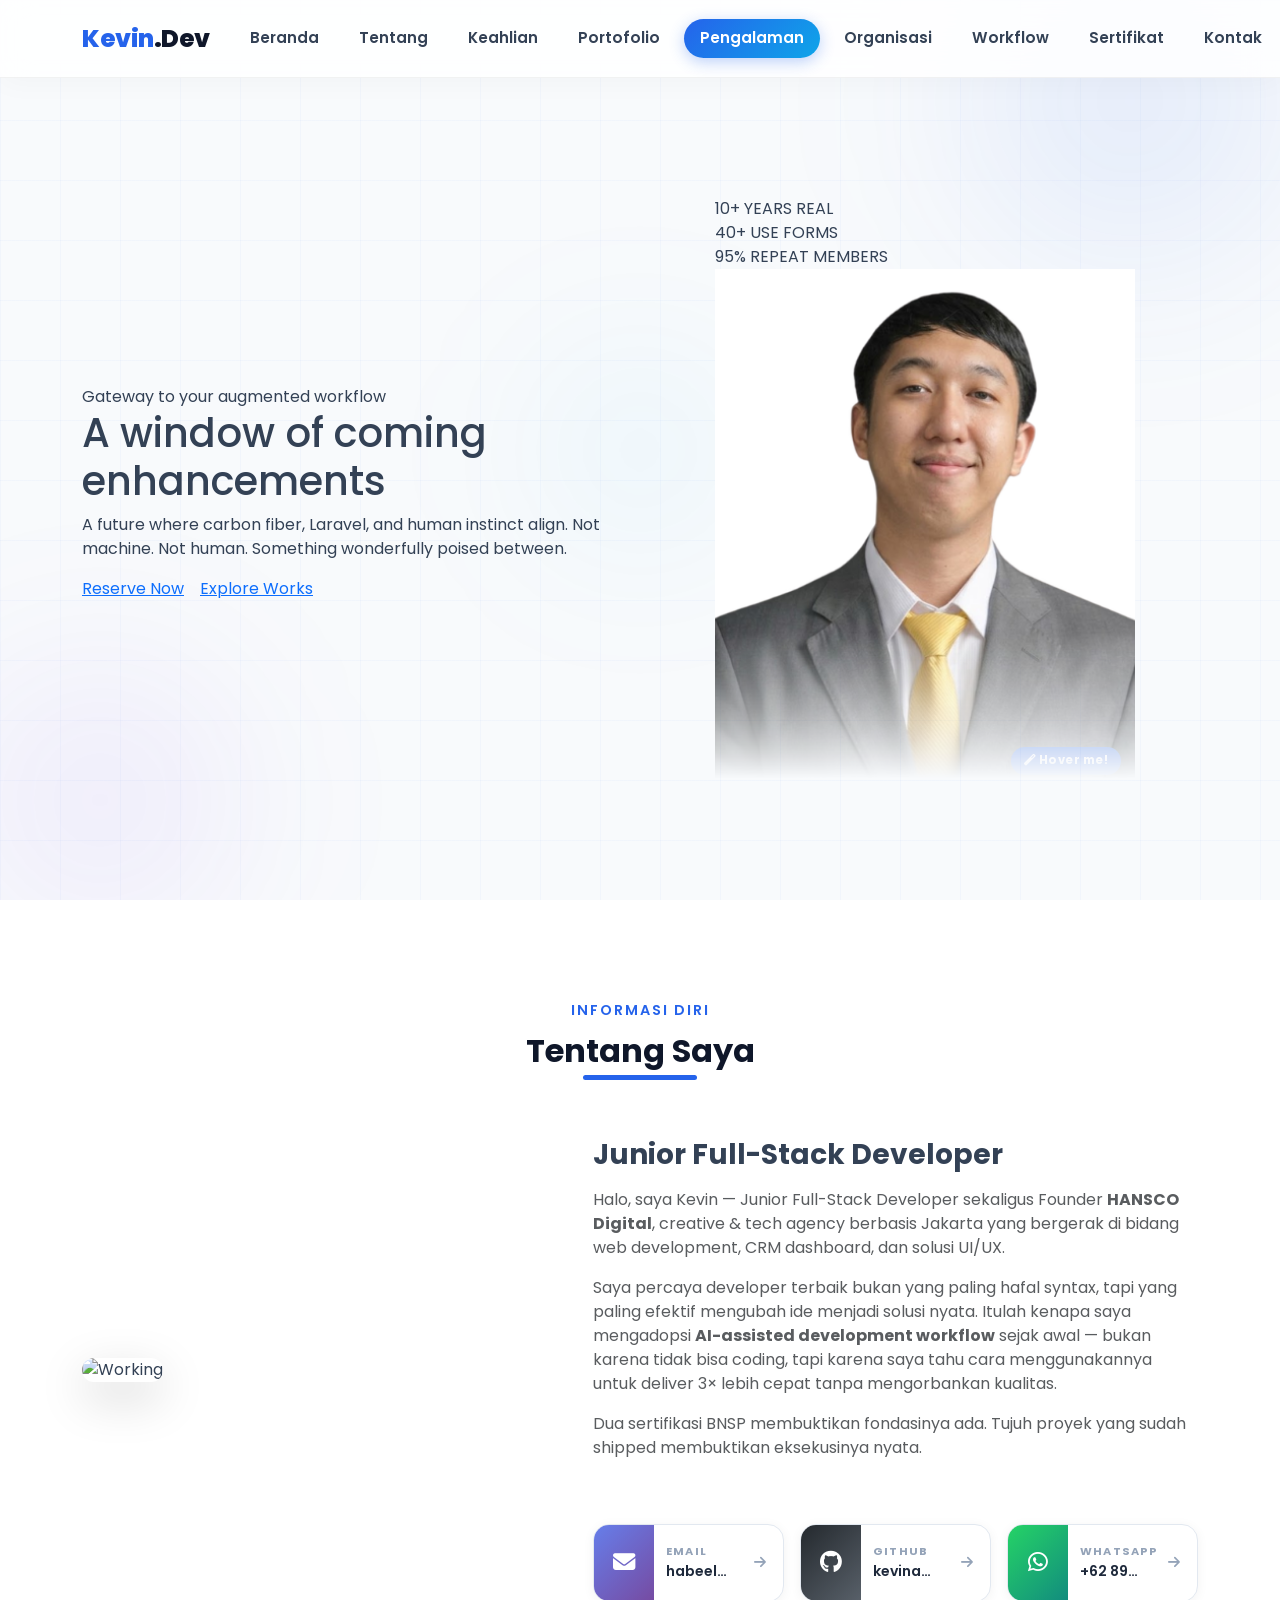
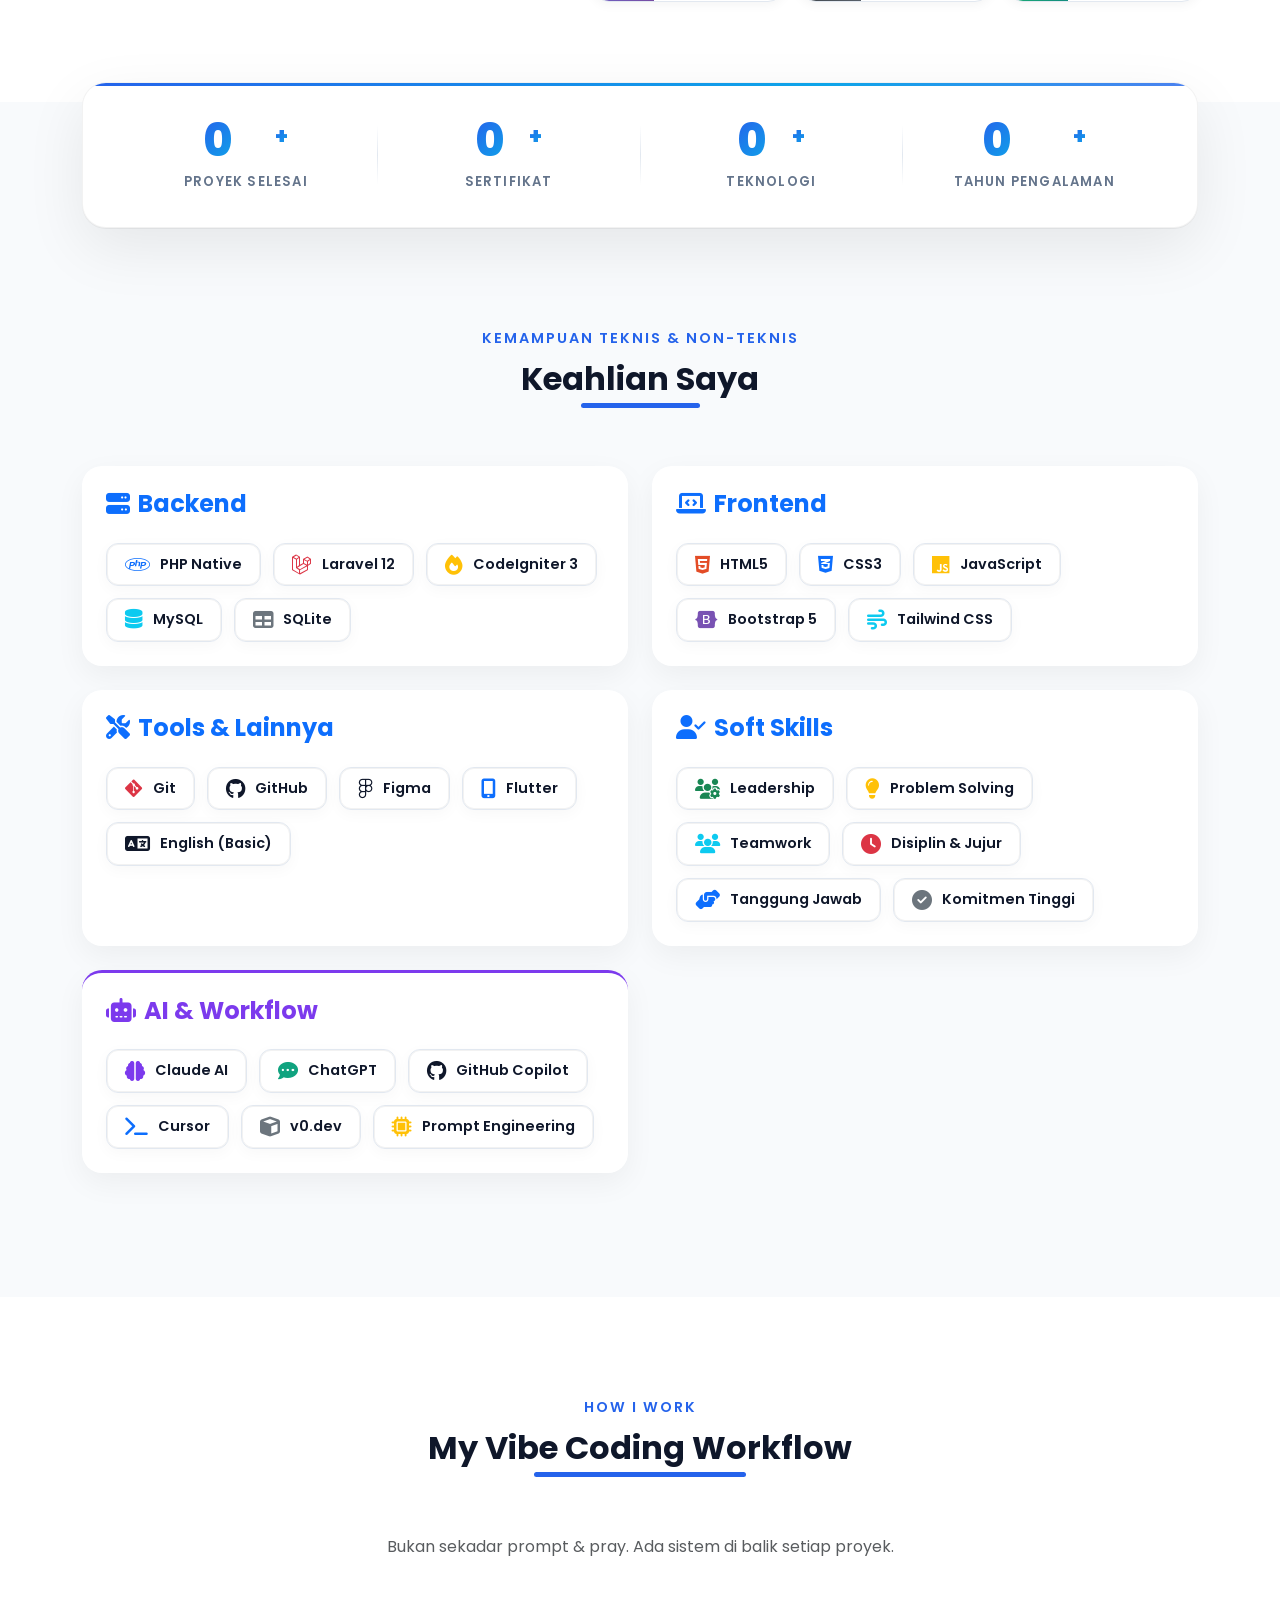
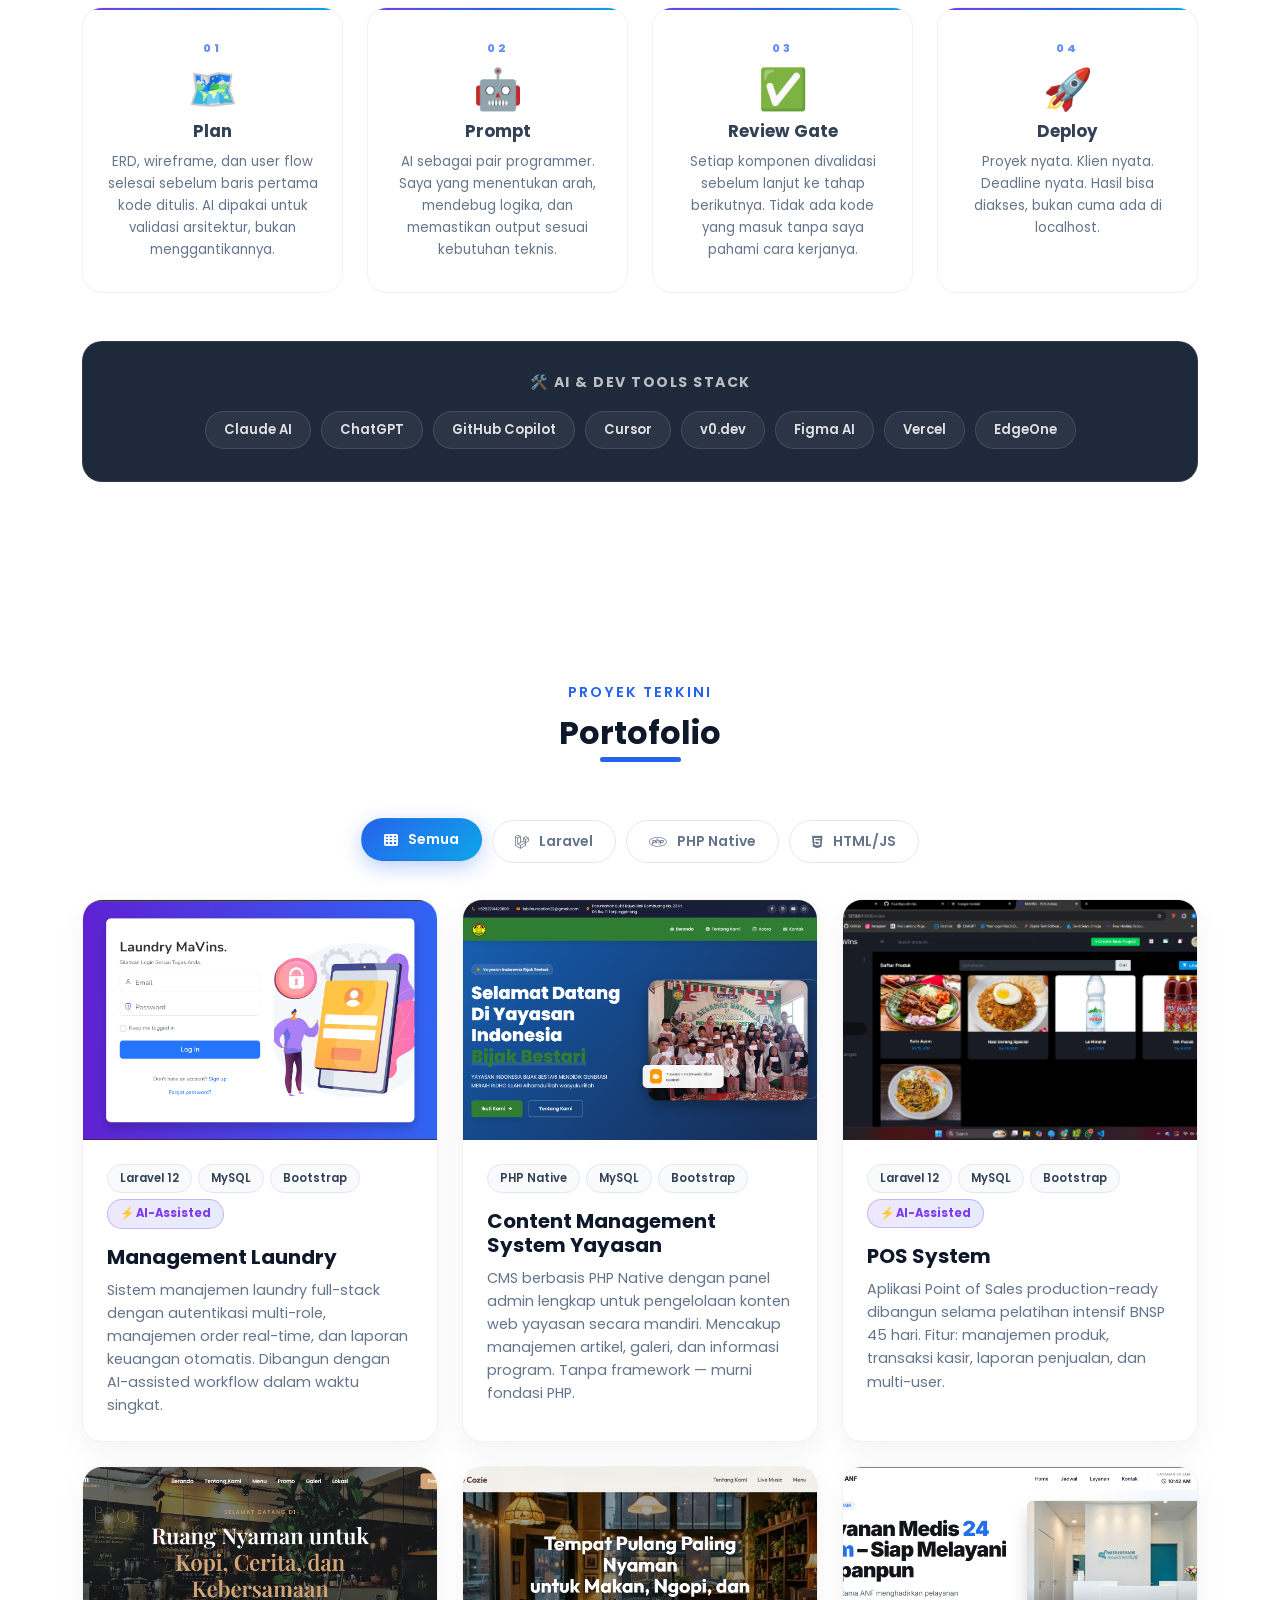
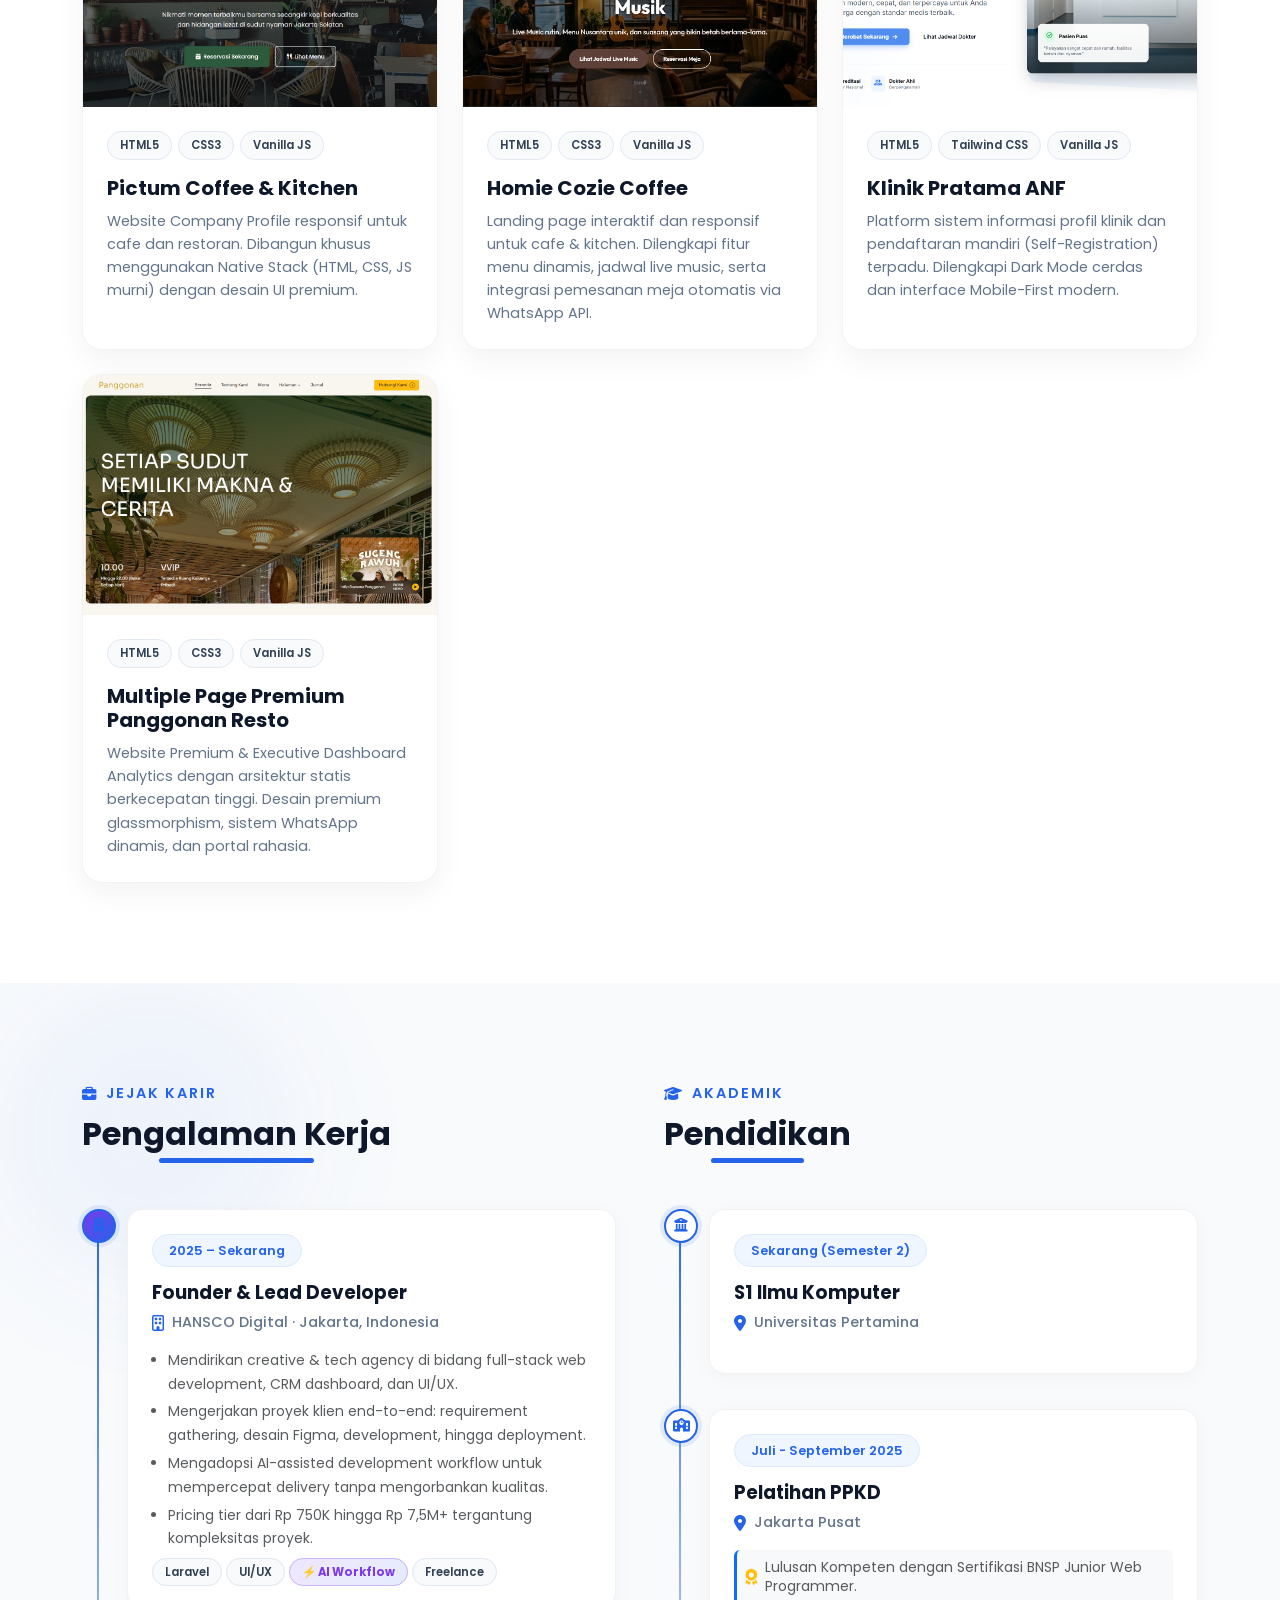
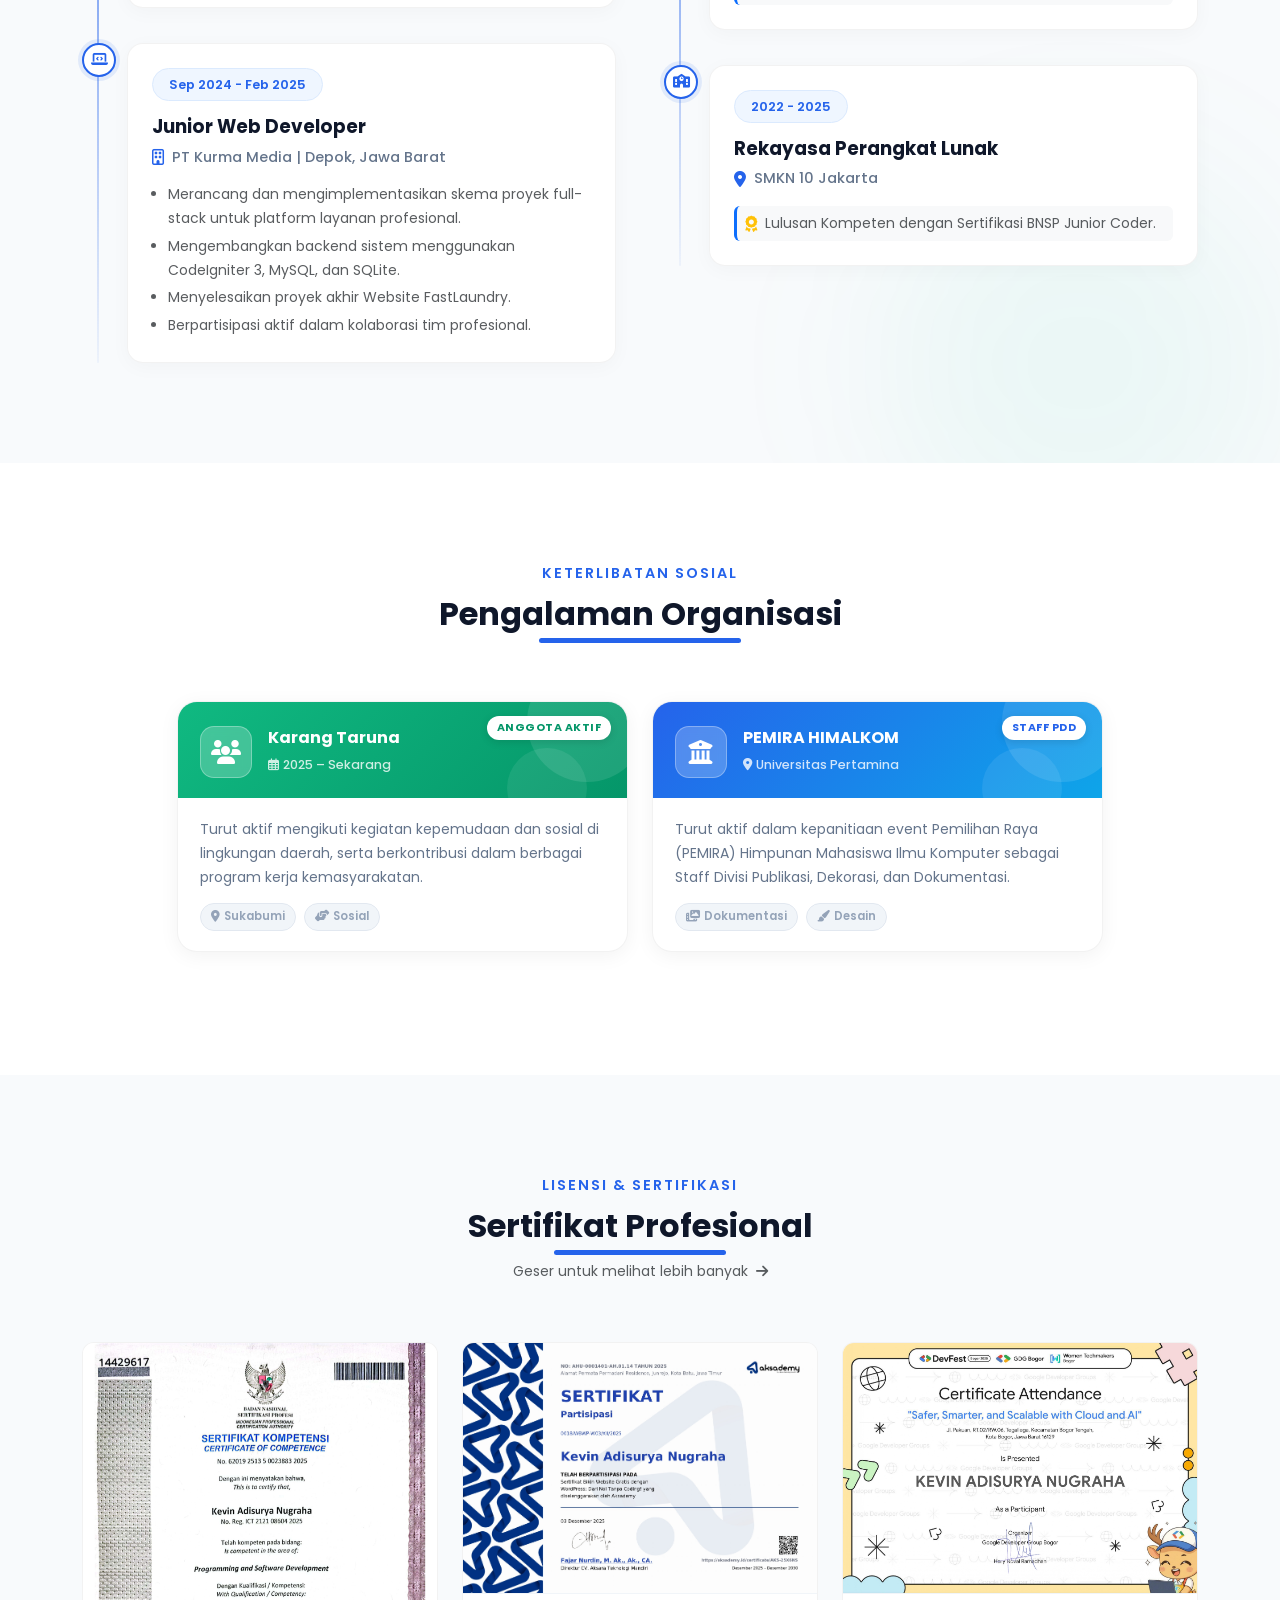
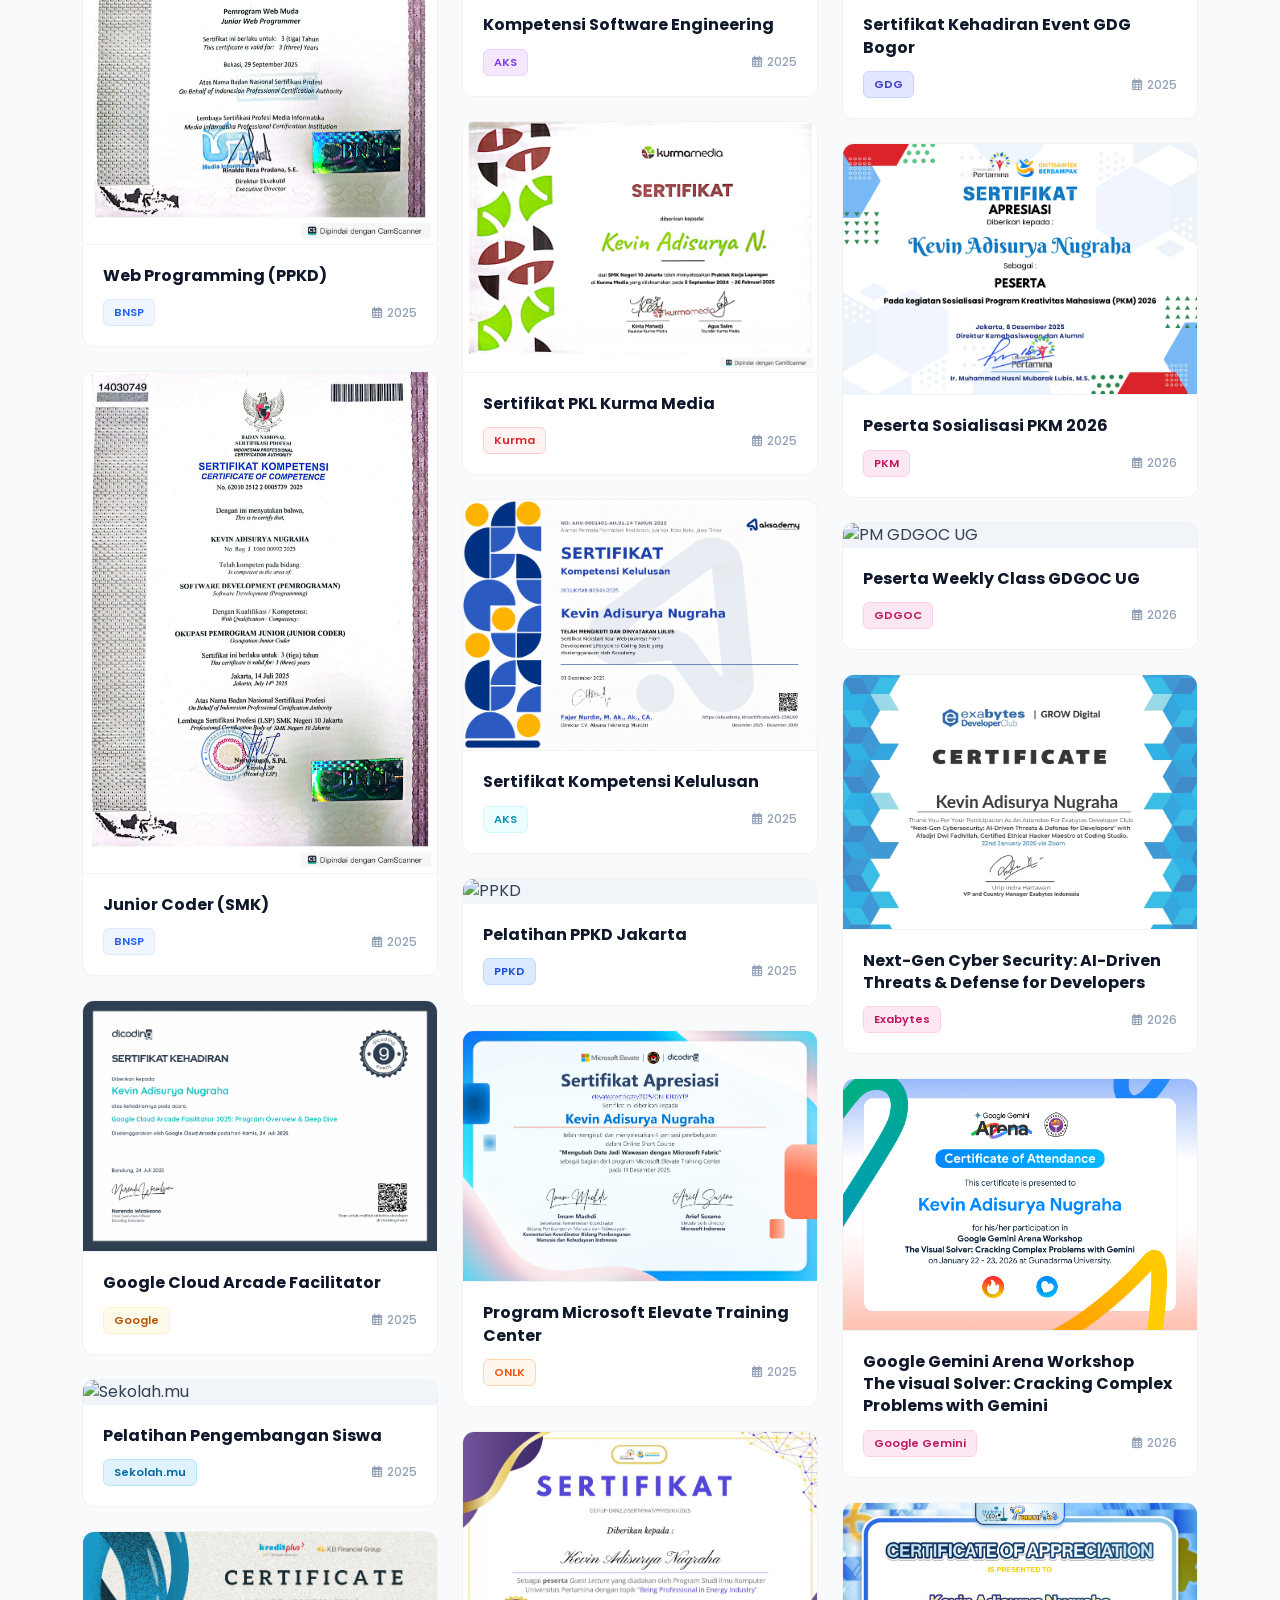
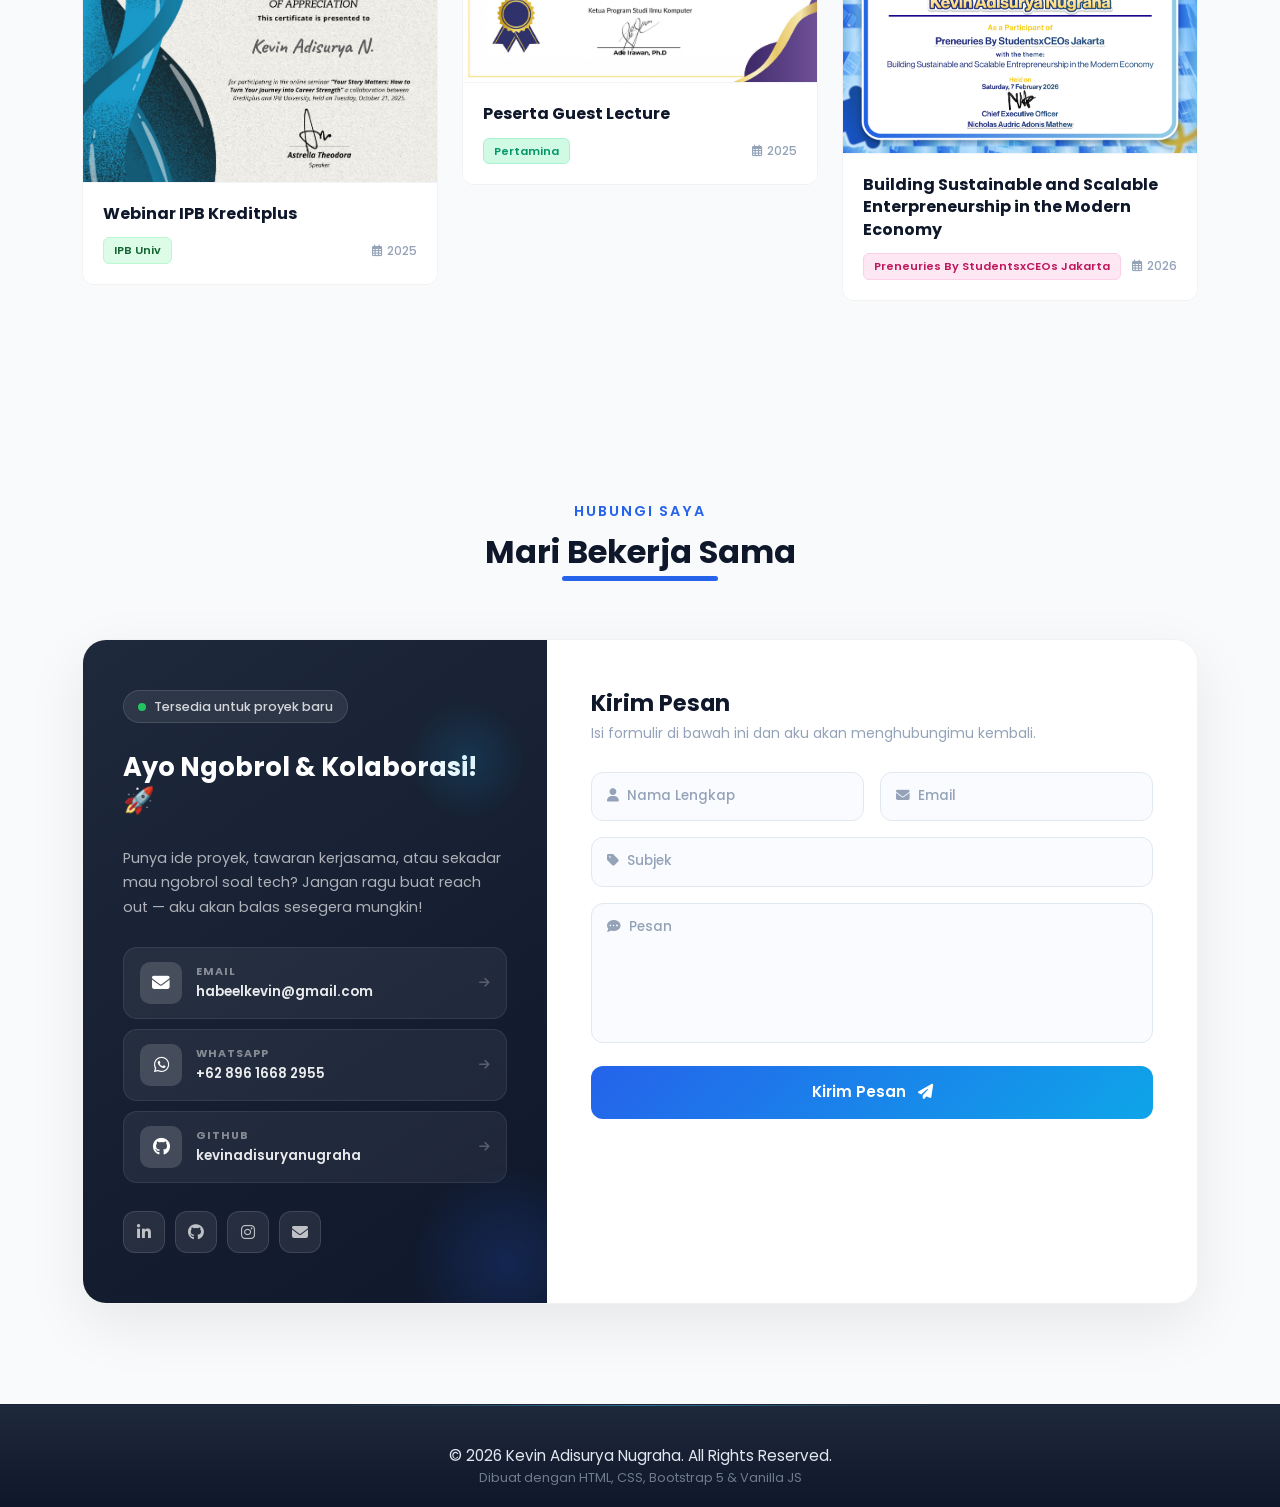
==== index.html @ 62e1bbb2 "design: unwrapped portrait with mask fadeout at the bottom" ====
<!DOCTYPE html>
<html lang="id">
  <head>
    <script>
      (function() {
        try {
          const stored = localStorage.getItem("kevin-porto-theme");
          const prefersDark = window.matchMedia("(prefers-color-scheme: dark)").matches;
          const theme = stored || (prefersDark ? "dark" : "light");
          document.documentElement.setAttribute("data-theme", theme);
          document.documentElement.setAttribute("data-bs-theme", theme);
        } catch (e) {}
      })();
    </script>
    <meta charset="UTF-8" />
    <meta name="viewport" content="width=device-width, initial-scale=1.0" />
    <meta
      name="description"
      content="Kevin Adisurya — AI-Assisted Full-Stack Developer & Founder HANSCO Digital. Spesialis Laravel, CodeIgniter, dan AI-assisted web development. 7 proyek shipped, 2 BNSP Certified."
    />
    <title>Kevin Adisurya N. | AI-Assisted Full-Stack Developer</title>

    <!-- SEO & Open Graph -->
    <meta property="og:type" content="website" />
    <meta property="og:title" content="Kevin Adisurya | AI-Assisted Full-Stack Developer" />
    <meta property="og:description" content="Vibe Coder dengan fondasi. 7 proyek shipped, 2 BNSP cert, Founder HANSCO Digital. Spesialis Laravel, CodeIgniter & AI-assisted web development." />
    <meta property="og:image" content="assets/image/Kevin_Adisurya_Nugraha.jpg" />
    <meta property="og:url" content="https://kevindev.vercel.app" />
    <meta property="og:site_name" content="Kevin.Dev" />
    <meta property="og:locale" content="id_ID" />
    <meta name="twitter:card" content="summary_large_image" />
    <meta name="twitter:title" content="Kevin Adisurya | AI-Assisted Full-Stack Developer" />
    <meta name="twitter:description" content="Vibe Coder dengan fondasi. 7 proyek shipped, 2 BNSP cert, Founder HANSCO Digital." />
    <meta name="twitter:image" content="assets/image/Kevin_Adisurya_Nugraha.jpg" />
    <meta name="author" content="Kevin Adisurya Nugraha" />
    <meta name="keywords" content="Kevin Adisurya, Vibe Coder, AI Developer, Laravel, CodeIgniter, HANSCO Digital, Full-Stack Developer Jakarta, Web Developer Indonesia, Prompt Engineering" />
    <link rel="canonical" href="https://kevindev.vercel.app" />

    <!-- JSON-LD Structured Data -->
    <script type="application/ld+json">
    {
      "@context": "https://schema.org",
      "@type": "Person",
      "name": "Kevin Adisurya Nugraha",
      "url": "https://kevindev.vercel.app",
      "image": "assets/image/Kevin_Adisurya_Nugraha.jpg",
      "jobTitle": "Junior Full-Stack Web Developer",
      "email": "habeelkevin@gmail.com",
      "sameAs": [
        "https://github.com/kevinadisuryanugraha",
        "https://www.linkedin.com/in/kevin-adisurya-nugraha/",
        "https://www.instagram.com/kvn.ads/"
      ],
      "alumniOf": {
        "@type": "CollegeOrUniversity",
        "name": "Universitas Pertamina"
      }
    }
    </script>

    <!-- Favicon -->
    <link rel="icon" type="image/svg+xml" href="assets/favicon.svg" />
    <link rel="shortcut icon" href="assets/favicon.svg" />

    <!-- Performance Resource Hints -->
    <link rel="preconnect" href="https://fonts.googleapis.com" />
    <link rel="preconnect" href="https://fonts.gstatic.com" crossorigin />
    <link rel="preconnect" href="https://cdnjs.cloudflare.com" crossorigin />
    <link rel="preconnect" href="https://cdn.jsdelivr.net" crossorigin />

    <!-- Bootstrap 5 CSS -->
    <link
      href="https://cdn.jsdelivr.net/npm/bootstrap@5.3.2/dist/css/bootstrap.min.css"
      rel="stylesheet"
    />

    <!-- FontAwesome Icons -->
    <link
      rel="stylesheet"
      href="https://cdnjs.cloudflare.com/ajax/libs/font-awesome/6.4.0/css/all.min.css"
    />

    <!-- Google Fonts (Poppins) -->
    <link
      href="https://fonts.googleapis.com/css2?family=Poppins:wght@300;400;500;600;700&display=swap"
      rel="stylesheet"
    />

    <link rel="stylesheet" href="style.css" />
  </head>
  <body data-bs-spy="scroll" data-bs-target=".navbar" data-bs-offset="85" style="position: relative">
    <!-- Navbar -->
    <nav class="navbar navbar-expand-lg fixed-top">
      <div class="container">
        <a class="navbar-brand" href="#"
          >Kevin<span style="color: var(--secondary-color)">.Dev</span></a
        >
        <button
          class="navbar-toggler"
          type="button"
          data-bs-toggle="collapse"
          data-bs-target="#navbarNav"
        >
          <span class="navbar-toggler-icon"></span>
        </button>
        <div
          class="collapse navbar-collapse justify-content-end"
          id="navbarNav"
        >
          <ul class="navbar-nav">
            <li class="nav-item">
              <a class="nav-link" href="#home">Beranda</a>
            </li>
            <li class="nav-item">
              <a class="nav-link" href="#about">Tentang</a>
            </li>
            <li class="nav-item">
              <a class="nav-link" href="#skills">Keahlian</a>
            </li>
            <li class="nav-item">
              <a class="nav-link" href="#portfolio">Portofolio</a>
            </li>
            <li class="nav-item">
              <a class="nav-link" href="#experience">Pengalaman</a>
            </li>
            <li class="nav-item">
              <a class="nav-link" href="#organization">Organisasi</a>
            </li>
            <li class="nav-item">
              <a class="nav-link" href="#workflow">Workflow</a>
            </li>
            <li class="nav-item">
              <a class="nav-link" href="#certificates">Sertifikat</a>
            </li>
            <li class="nav-item">
              <a class="nav-link" href="#contact">Kontak</a>
            </li>
          </ul>
          <button class="theme-toggle" id="themeToggle" aria-label="Toggle dark mode">
            <i class="fas fa-moon"></i>
            <i class="fas fa-sun"></i>
          </button>
        </div>
      </div>
    </nav>

    <!-- HERO SECTION (CYBERPUNK SPLIT REDESIGN) -->
    <section id="home">
      <!-- Decorative background blobs -->
      <div class="hero-bg-blob blob-1"></div>
      <div class="hero-bg-blob blob-2"></div>
      <div class="hero-bg-blob blob-3"></div>
      <div class="hero-grid-overlay"></div>

      <div class="container position-relative z-1">
        <div class="row align-items-center flex-column-reverse flex-lg-row">
          <!-- Text Column -->
          <div class="col-lg-6 mt-5 mt-lg-0 text-center text-lg-start">
            <span class="cyber-tagline">Gateway to your augmented workflow</span>
            <h1 class="cyber-title">
              A window of coming enhancements
            </h1>
            <p class="cyber-desc">
              A future where carbon fiber, Laravel, and human instinct align.
              Not machine. Not human. Something wonderfully poised between.
            </p>
            <div class="d-flex gap-3 justify-content-center justify-content-lg-start">
              <a href="#contact" class="btn-cyber-primary">Reserve Now</a>
              <a href="#portfolio" class="btn-cyber-secondary">Explore Works</a>
            </div>
          </div>

          <!-- Image Column with HUD Overlay -->
          <div class="col-lg-6 d-flex justify-content-center align-items-center position-relative">
            <div class="hud-container">
              <!-- HUD Circles -->
              <div class="hud-circle circle-1">
                <span class="hud-label label-1">10+ YEARS REAL</span>
              </div>
              <div class="hud-circle circle-2">
                <span class="hud-label label-2">40+ USE FORMS</span>
              </div>
              <div class="hud-circle circle-3">
                <span class="hud-label label-3">95% REPEAT MEMBERS</span>
              </div>

              <!-- Cursor Photo Reveal Container -->
              <div class="photo-reveal-container" id="photoReveal">
                <!-- Layer bottom: AI version (2.png) -->
                <img
                  src="assets/image/2.png"
                  alt="Kevin AI Version"
                  class="photo-layer photo-bot"
                  draggable="false"
                  id="photoBot"
                />
                <!-- Layer top: Real Kevin (1.png) — masked at cursor -->
                <img
                  src="assets/image/1.png"
                  alt="Kevin Adisurya"
                  class="photo-layer photo-top"
                  id="photoTop"
                  draggable="false"
                />
                <!-- Hint badge -->
                <div class="reveal-hint" id="revealHint">
                  <i class="fas fa-magic"></i> Hover me!
                </div>
              </div>
            </div>
          </div>
        </div>
      </div>
    </section>



    <!-- About Section -->
    <section id="about" class="section-padding bg-section-alt">
      <div class="container">
        <div class="section-title reveal">
          <span class="section-subtitle">Informasi Diri</span>
          <h2>Tentang Saya</h2>
        </div>
        <div class="row align-items-center">
          <div class="col-lg-5 reveal">
            <img
              src="assets/image/DSC_1889.JPG"
              alt="Working"
              class="img-fluid rounded-4 shadow-lg"
            />
          </div>
          <div class="col-lg-7 mt-4 mt-lg-0 ps-lg-5 reveal">
            <h3 class="fw-bold mb-3">Junior Full-Stack Developer</h3>
            <p class="text-muted">
              Halo, saya Kevin — Junior Full-Stack Developer sekaligus Founder
              <strong>HANSCO Digital</strong>, creative &amp; tech agency berbasis Jakarta
              yang bergerak di bidang web development, CRM dashboard, dan solusi UI/UX.
            </p>
            <p class="text-muted">
              Saya percaya developer terbaik bukan yang paling hafal syntax,
              tapi yang paling efektif mengubah ide menjadi solusi nyata. Itulah kenapa
              saya mengadopsi <strong>AI-assisted development workflow</strong> sejak awal —
              bukan karena tidak bisa coding, tapi karena saya tahu cara menggunakannya
              untuk deliver 3× lebih cepat tanpa mengorbankan kualitas.
            </p>
            <p class="text-muted">
              Dua sertifikasi BNSP membuktikan fondasinya ada.
              Tujuh proyek yang sudah shipped membuktikan eksekusinya nyata.
            </p>

            <div class="row mt-5 g-3">
              <!-- Email Card -->
              <div class="col-md-4">
                <a
                  href="mailto:habeelkevin@gmail.com"
                  class="text-decoration-none"
                >
                  <div class="contact-info-card">
                    <div
                      class="contact-card-icon-wrap"
                      style="
                        background: linear-gradient(
                          135deg,
                          #667eea 0%,
                          #764ba2 100%
                        );
                      "
                    >
                      <i class="fas fa-envelope"></i>
                    </div>
                    <div class="contact-card-body">
                      <span class="contact-card-label">Email</span>
                      <span class="contact-card-value"
                        >habeelkevin@gmail.com</span
                      >
                    </div>
                    <div class="contact-card-arrow">
                      <i class="fas fa-arrow-right"></i>
                    </div>
                  </div>
                </a>
              </div>
              <!-- GitHub Card -->
              <div class="col-md-4">
                <a
                  href="https://github.com/kevinadisuryanugraha"
                  target="_blank"
                  rel="noopener noreferrer"
                  class="text-decoration-none"
                >
                  <div class="contact-info-card">
                    <div
                      class="contact-card-icon-wrap"
                      style="
                        background: linear-gradient(
                          135deg,
                          #24292e 0%,
                          #586069 100%
                        );
                      "
                    >
                      <i class="fab fa-github"></i>
                    </div>
                    <div class="contact-card-body">
                      <span class="contact-card-label">GitHub</span>
                      <span class="contact-card-value"
                        >kevinadisuryanugraha</span
                      >
                    </div>
                    <div class="contact-card-arrow">
                      <i class="fas fa-arrow-right"></i>
                    </div>
                  </div>
                </a>
              </div>
              <!-- WhatsApp Card -->
              <div class="col-md-4">
                <a
                  href="https://wa.me/6289616682955"
                  target="_blank"
                  rel="noopener noreferrer"
                  class="text-decoration-none"
                >
                  <div class="contact-info-card">
                    <div
                      class="contact-card-icon-wrap"
                      style="
                        background: linear-gradient(
                          135deg,
                          #25d366 0%,
                          #128c7e 100%
                        );
                      "
                    >
                      <i class="fab fa-whatsapp"></i>
                    </div>
                    <div class="contact-card-body">
                      <span class="contact-card-label">WhatsApp</span>
                      <span class="contact-card-value">+62 896 1668 2955</span>
                    </div>
                    <div class="contact-card-arrow">
                      <i class="fas fa-arrow-right"></i>
                    </div>
                  </div>
                </a>
              </div>
            </div>
          </div>
        </div>
      </div>
    </section>

    <!-- Stats Counter Strip -->
    <section class="stats-strip-section">
      <div class="container">
        <div class="stats-strip reveal">
          <div class="stat-item">
            <div class="stat-number" data-target="7">0</div>
            <div class="stat-symbol">+</div>
            <div class="stat-label">Proyek Selesai</div>
          </div>
          <div class="stat-divider"></div>
          <div class="stat-item">
            <div class="stat-number" data-target="17">0</div>
            <div class="stat-symbol">+</div>
            <div class="stat-label">Sertifikat</div>
          </div>
          <div class="stat-divider"></div>
          <div class="stat-item">
            <div class="stat-number" data-target="10">0</div>
            <div class="stat-symbol">+</div>
            <div class="stat-label">Teknologi</div>
          </div>
          <div class="stat-divider"></div>
          <div class="stat-item">
            <div class="stat-number" data-target="1">0</div>
            <div class="stat-symbol">+</div>
            <div class="stat-label">Tahun Pengalaman</div>
          </div>
        </div>
      </div>
    </section>

    <!-- Skills Section -->
    <section
      id="skills"
      class="section-padding bg-section-main"
    >
      <div class="container">
        <div class="section-title reveal">
          <span class="section-subtitle">Kemampuan Teknis & Non-Teknis</span>
          <h2>Keahlian Saya</h2>
        </div>

        <div class="row reveal">
          <!-- Backend -->
          <div class="col-md-6 mb-4">
            <div class="card card-custom p-4"
              data-tilt
              data-tilt-max="5"
              data-tilt-speed="500"
              data-tilt-perspective="1000"
              data-tilt-glare="true"
              data-tilt-max-glare="0.08"
              data-tilt-scale="1.02"
            >
              <h4 class="fw-bold mb-4 text-primary">
                <i class="fas fa-server me-2"></i>Backend
              </h4>
              <div class="skill-badges-container">
                <div class="skill-badge">
                  <i class="fab fa-php text-primary"></i> PHP Native
                </div>
                <div class="skill-badge">
                  <i class="fab fa-laravel text-danger"></i> Laravel 12
                </div>
                <div class="skill-badge">
                  <i class="fas fa-fire text-warning"></i> CodeIgniter 3
                </div>
                <div class="skill-badge">
                  <i class="fas fa-database text-info"></i> MySQL
                </div>
                <div class="skill-badge">
                  <i class="fas fa-table text-secondary"></i> SQLite
                </div>
              </div>
            </div>
          </div>

          <!-- Frontend -->
          <div class="col-md-6 mb-4">
            <div class="card card-custom p-4">
              <h4 class="fw-bold mb-4 text-primary">
                <i class="fas fa-laptop-code me-2"></i>Frontend
              </h4>
              <div class="skill-badges-container">
                <div class="skill-badge">
                  <i
                    class="fab fa-html5 text-orange"
                    style="color: #e34c26"
                  ></i>
                  HTML5
                </div>
                <div class="skill-badge">
                  <i class="fab fa-css3-alt text-primary"></i> CSS3
                </div>
                <div class="skill-badge">
                  <i class="fab fa-js text-warning"></i> JavaScript
                </div>
                <div class="skill-badge">
                  <i
                    class="fab fa-bootstrap text-purple"
                    style="color: #7952b3"
                  ></i>
                  Bootstrap 5
                </div>
                <div class="skill-badge">
                  <i class="fas fa-wind text-info"></i> Tailwind CSS
                </div>
              </div>
            </div>
          </div>

          <!-- Tools & Others -->
          <div class="col-md-6 mb-4">
            <div class="card card-custom p-4">
              <h4 class="fw-bold mb-4 text-primary">
                <i class="fas fa-tools me-2"></i>Tools & Lainnya
              </h4>
              <div class="skill-badges-container">
                <div class="skill-badge">
                  <i class="fab fa-git-alt text-danger"></i> Git
                </div>
                <div class="skill-badge">
                  <i class="fab fa-github"></i> GitHub
                </div>
                <div class="skill-badge">
                  <i class="fab fa-figma text-purple"></i> Figma
                </div>
                <div class="skill-badge">
                  <i class="fas fa-mobile-alt text-primary"></i> Flutter
                </div>
                <div class="skill-badge">
                  <i class="fas fa-language"></i> English (Basic)
                </div>
              </div>
            </div>
          </div>

          <!-- Soft Skills -->
          <div class="col-md-6 mb-4">
            <div class="card card-custom p-4">
              <h4 class="fw-bold mb-4 text-primary">
                <i class="fas fa-user-check me-2"></i>Soft Skills
              </h4>
              <div class="skill-badges-container">
                <div class="skill-badge">
                  <i class="fas fa-users-cog text-success"></i> Leadership
                </div>
                <div class="skill-badge">
                  <i class="fas fa-lightbulb text-warning"></i> Problem Solving
                </div>
                <div class="skill-badge">
                  <i class="fas fa-users text-info"></i> Teamwork
                </div>
                <div class="skill-badge">
                  <i class="fas fa-clock text-danger"></i> Disiplin & Jujur
                </div>
                <div class="skill-badge">
                  <i class="fas fa-hands-helping text-primary"></i> Tanggung
                  Jawab
                </div>
                <div class="skill-badge">
                  <i class="fas fa-check-circle text-secondary"></i> Komitmen
                  Tinggi
                </div>
              </div>
            </div>
          </div>

          <!-- AI & Workflow -->
          <div class="col-md-6 mb-4">
            <div class="card card-custom p-4" style="border-top: 3px solid #7c3aed;">
              <h4 class="fw-bold mb-4" style="color:#7c3aed">
                <i class="fas fa-robot me-2"></i>AI &amp; Workflow
              </h4>
              <div class="skill-badges-container">
                <div class="skill-badge">
                  <i class="fas fa-brain" style="color:#7c3aed"></i> Claude AI
                </div>
                <div class="skill-badge">
                  <i class="fas fa-comment-dots" style="color:#10a37f"></i> ChatGPT
                </div>
                <div class="skill-badge">
                  <i class="fab fa-github"></i> GitHub Copilot
                </div>
                <div class="skill-badge">
                  <i class="fas fa-terminal text-primary"></i> Cursor
                </div>
                <div class="skill-badge">
                  <i class="fas fa-cube text-secondary"></i> v0.dev
                </div>
                <div class="skill-badge">
                  <i class="fas fa-microchip text-warning"></i> Prompt Engineering
                </div>
              </div>
            </div>
          </div>
        </div>
      </div>
    </section>

    <!-- My Workflow Section -->
    <section id="workflow" class="section-padding bg-section-alt">
      <div class="container">
        <div class="section-title reveal">
          <span class="section-subtitle">How I Work</span>
          <h2>My Vibe Coding Workflow</h2>
        </div>
        <p class="text-center text-muted mb-5 reveal" style="max-width:560px; margin-inline:auto">
          Bukan sekadar prompt &amp; pray. Ada sistem di balik setiap proyek.
        </p>

        <div class="row g-4 reveal">
          <div class="col-md-3 col-sm-6">
            <div class="workflow-card" data-tilt data-tilt-max="6" data-tilt-speed="400" data-tilt-perspective="900" data-tilt-glare="true" data-tilt-max-glare="0.1" data-tilt-scale="1.03">
              <div class="workflow-step">01</div>
              <div class="workflow-icon">🗺️</div>
              <h5 class="workflow-title">Plan</h5>
              <p class="workflow-desc">
                ERD, wireframe, dan user flow selesai sebelum baris pertama kode ditulis.
                AI dipakai untuk validasi arsitektur, bukan menggantikannya.
              </p>
            </div>
          </div>
          <div class="col-md-3 col-sm-6">
            <div class="workflow-card" data-tilt data-tilt-max="6" data-tilt-speed="400" data-tilt-perspective="900" data-tilt-glare="true" data-tilt-max-glare="0.1" data-tilt-scale="1.03">
              <div class="workflow-step">02</div>
              <div class="workflow-icon">🤖</div>
              <h5 class="workflow-title">Prompt</h5>
              <p class="workflow-desc">
                AI sebagai pair programmer. Saya yang menentukan arah,
                mendebug logika, dan memastikan output sesuai kebutuhan teknis.
              </p>
            </div>
          </div>
          <div class="col-md-3 col-sm-6">
            <div class="workflow-card" data-tilt data-tilt-max="6" data-tilt-speed="400" data-tilt-perspective="900" data-tilt-glare="true" data-tilt-max-glare="0.1" data-tilt-scale="1.03">
              <div class="workflow-step">03</div>
              <div class="workflow-icon">✅</div>
              <h5 class="workflow-title">Review Gate</h5>
              <p class="workflow-desc">
                Setiap komponen divalidasi sebelum lanjut ke tahap berikutnya.
                Tidak ada kode yang masuk tanpa saya pahami cara kerjanya.
              </p>
            </div>
          </div>
          <div class="col-md-3 col-sm-6">
            <div class="workflow-card" data-tilt data-tilt-max="6" data-tilt-speed="400" data-tilt-perspective="900" data-tilt-glare="true" data-tilt-max-glare="0.1" data-tilt-scale="1.03">
              <div class="workflow-step">04</div>
              <div class="workflow-icon">🚀</div>
              <h5 class="workflow-title">Deploy</h5>
              <p class="workflow-desc">
                Proyek nyata. Klien nyata. Deadline nyata.
                Hasil bisa diakses, bukan cuma ada di localhost.
              </p>
            </div>
          </div>
        </div>

        <!-- AI Tools Stack -->
        <div class="ai-tools-strip reveal">
          <h6 class="ai-tools-label">🛠️ AI &amp; Dev Tools Stack</h6>
          <div class="ai-tools-badges">
            <span class="ai-tool-badge">Claude AI</span>
            <span class="ai-tool-badge">ChatGPT</span>
            <span class="ai-tool-badge">GitHub Copilot</span>
            <span class="ai-tool-badge">Cursor</span>
            <span class="ai-tool-badge">v0.dev</span>
            <span class="ai-tool-badge">Figma AI</span>
            <span class="ai-tool-badge">Vercel</span>
            <span class="ai-tool-badge">EdgeOne</span>
          </div>
        </div>
      </div>
    </section>

    <!-- Portfolio Section -->
    <section id="portfolio" class="section-padding bg-section-alt position-relative">
      <div class="container">
        <div class="section-title reveal">
          <span class="section-subtitle">Proyek Terkini</span>
          <h2>Portofolio</h2>
        </div>

        <!-- Portfolio Filter Buttons -->
        <div class="portfolio-filter reveal">
          <button class="filter-btn active" data-filter="all">
            <i class="fas fa-th me-1"></i> Semua
          </button>
          <button class="filter-btn" data-filter="laravel">
            <i class="fab fa-laravel me-1"></i> Laravel
          </button>
          <button class="filter-btn" data-filter="php">
            <i class="fab fa-php me-1"></i> PHP Native
          </button>
          <button class="filter-btn" data-filter="html">
            <i class="fab fa-html5 me-1"></i> HTML/JS
          </button>
        </div>

        <div class="row g-4 portfolio-grid">
          <!-- Project 1 -->
          <div class="col-lg-4 col-md-6 portfolio-item" data-category="laravel">
            <div class="portfolio-card-v2"
              data-tilt
              data-tilt-max="8"
              data-tilt-speed="400"
              data-tilt-perspective="800"
              data-tilt-glare="true"
              data-tilt-max-glare="0.15"
              data-tilt-scale="1.03"
            >
              <div class="portfolio-img-wrapper">
                <img
                  src="assets/image/portofolio_image/login.png"
                  alt="FastLaundry"
                  loading="lazy"
                />
                <div class="portfolio-img-overlay">
                  <div class="portfolio-links">
                    <a
                      href="https://github.com/kevinadisuryanugraha/Management_Laundry_Application"
                      class="portfolio-link-btn"
                      title="View Source"
                      target="_blank"
                      rel="noopener noreferrer"
                    >
                      <i class="fab fa-github"></i>
                    </a>
                    <a href="#" class="portfolio-link-btn" title="View Project">
                      <i class="fas fa-external-link-alt"></i>
                    </a>
                  </div>
                </div>
              </div>
              <div class="portfolio-body">
                <div class="portfolio-tech-list">
                  <span class="portfolio-tech-badge">Laravel 12</span>
                  <span class="portfolio-tech-badge">MySQL</span>
                  <span class="portfolio-tech-badge">Bootstrap</span>
                  <span class="portfolio-tech-badge ai-badge">⚡ AI-Assisted</span>
                </div>
                <h4 class="portfolio-title">Management Laundry</h4>
                <p class="portfolio-desc">
                  Sistem manajemen laundry full-stack dengan autentikasi multi-role,
                  manajemen order real-time, dan laporan keuangan otomatis.
                  Dibangun dengan AI-assisted workflow dalam waktu singkat.
                </p>
              </div>
            </div>
          </div>

          <!-- Project 2 -->
          <div class="col-lg-4 col-md-6 portfolio-item" data-category="php">
            <div class="portfolio-card-v2">
              <div class="portfolio-img-wrapper">
                <img
                  src="assets/image/portofolio_image/yayasan_cms.png"
                  alt="yayasan_cms"
                  loading="lazy"
                />
                <div class="portfolio-img-overlay">
                  <div class="portfolio-links">
                    <a
                      href="https://github.com/kevinadisuryanugraha/Yayasan_CMS"
                      class="portfolio-link-btn"
                      title="View Source"
                      target="_blank"
                      rel="noopener noreferrer"
                    >
                      <i class="fab fa-github"></i>
                    </a>
                    <a href="#" class="portfolio-link-btn" title="View Project">
                      <i class="fas fa-external-link-alt"></i>
                    </a>
                  </div>
                </div>
              </div>
              <div class="portfolio-body">
                <div class="portfolio-tech-list">
                  <span class="portfolio-tech-badge">PHP Native</span>
                  <span class="portfolio-tech-badge">MySQL</span>
                  <span class="portfolio-tech-badge">Bootstrap</span>
                </div>
                <h4 class="portfolio-title">
                  Content Management System Yayasan
                </h4>
                <p class="portfolio-desc">
                  CMS berbasis PHP Native dengan panel admin lengkap untuk pengelolaan
                  konten web yayasan secara mandiri. Mencakup manajemen artikel, galeri,
                  dan informasi program. Tanpa framework — murni fondasi PHP.
                </p>
              </div>
            </div>
          </div>

          <!-- Project 3 -->
          <div class="col-lg-4 col-md-6 portfolio-item" data-category="laravel">
            <div class="portfolio-card-v2">
              <div class="portfolio-img-wrapper">
                <img
                  src="assets/image/portofolio_image/kasir.png"
                  alt="POS System"
                  loading="lazy"
                />
                <div class="portfolio-img-overlay">
                  <div class="portfolio-links">
                    <a
                      href="https://github.com/kevinadisuryanugraha/Point_of_Sales_Application"
                      class="portfolio-link-btn"
                      title="View Source"
                      target="_blank"
                      rel="noopener noreferrer"
                    >
                      <i class="fab fa-github"></i>
                    </a>
                    <a href="#" class="portfolio-link-btn" title="View Project">
                      <i class="fas fa-external-link-alt"></i>
                    </a>
                  </div>
                </div>
              </div>
              <div class="portfolio-body">
                <div class="portfolio-tech-list">
                  <span class="portfolio-tech-badge">Laravel 12</span>
                  <span class="portfolio-tech-badge">MySQL</span>
                  <span class="portfolio-tech-badge">Bootstrap</span>
                  <span class="portfolio-tech-badge ai-badge">⚡ AI-Assisted</span>
                </div>
                <h4 class="portfolio-title">POS System</h4>
                <p class="portfolio-desc">
                  Aplikasi Point of Sales production-ready dibangun selama pelatihan
                  intensif BNSP 45 hari. Fitur: manajemen produk, transaksi kasir,
                  laporan penjualan, dan multi-user.
                </p>
              </div>
            </div>
          </div>

          <!-- Project 4 -->
          <div class="col-lg-4 col-md-6 portfolio-item" data-category="html">
            <div class="portfolio-card-v2">
              <div class="portfolio-img-wrapper">
                <img
                  src="assets/image/portofolio_image/pictum.png"
                  alt="Pictum"
                  loading="lazy"
                />
                <div class="portfolio-img-overlay">
                  <div class="portfolio-links">
                    <a
                      href="https://github.com/kevinadisuryanugraha/pictumcoffe"
                      class="portfolio-link-btn"
                      title="View Source"
                      target="_blank"
                      rel="noopener noreferrer"
                    >
                      <i class="fab fa-github"></i>
                    </a>
                    <a
                      href="https://pictumcoffe-htihmli7ow.edgeone.dev/"
                      class="portfolio-link-btn"
                      title="View Project"
                    >
                      <i class="fas fa-external-link-alt"></i>
                    </a>
                  </div>
                </div>
              </div>
              <div class="portfolio-body">
                <div class="portfolio-tech-list">
                  <span class="portfolio-tech-badge">HTML5</span>
                  <span class="portfolio-tech-badge">CSS3</span>
                  <span class="portfolio-tech-badge">Vanilla JS</span>
                </div>
                <h4 class="portfolio-title">Pictum Coffee & Kitchen</h4>
                <p class="portfolio-desc">
                  Website Company Profile responsif untuk cafe dan restoran.
                  Dibangun khusus menggunakan Native Stack (HTML, CSS, JS murni)
                  dengan desain UI premium.
                </p>
              </div>
            </div>
          </div>

          <!-- Project 5 -->
          <div class="col-lg-4 col-md-6 portfolio-item" data-category="html">
            <div class="portfolio-card-v2">
              <div class="portfolio-img-wrapper">
                <img
                  src="assets/image/portofolio_image/homiecozieCoffee.png"
                  alt="Homie Cozie Coffee"
                  loading="lazy"
                />
                <div class="portfolio-img-overlay">
                  <div class="portfolio-links">
                    <a
                      href="https://github.com/kevinadisuryanugraha/homiecozieCoffee"
                      class="portfolio-link-btn"
                      title="View Source"
                      target="_blank"
                      rel="noopener noreferrer"
                    >
                      <i class="fab fa-github"></i>
                    </a>
                    <a
                      href="https://homiecozie-t77oijxsor.edgeone.dev/"
                      class="portfolio-link-btn"
                      title="View Project"
                      target="_blank"
                      rel="noopener noreferrer"
                    >
                      <i class="fas fa-external-link-alt"></i>
                    </a>
                  </div>
                </div>
              </div>
              <div class="portfolio-body">
                <div class="portfolio-tech-list">
                  <span class="portfolio-tech-badge">HTML5</span>
                  <span class="portfolio-tech-badge">CSS3</span>
                  <span class="portfolio-tech-badge">Vanilla JS</span>
                </div>
                <h4 class="portfolio-title">Homie Cozie Coffee</h4>
                <p class="portfolio-desc">
                  Landing page interaktif dan responsif untuk cafe & kitchen.
                  Dilengkapi fitur menu dinamis, jadwal live music, serta
                  integrasi pemesanan meja otomatis via WhatsApp API.
                </p>
              </div>
            </div>
          </div>

          <!-- Project 6 -->
          <div class="col-lg-4 col-md-6 portfolio-item" data-category="html">
            <div class="portfolio-card-v2">
              <div class="portfolio-img-wrapper">
                <img
                  src="assets/image/portofolio_image/klinikANF.png"
                  alt="Klinik ANF"
                  loading="lazy"
                />
                <div class="portfolio-img-overlay">
                  <div class="portfolio-links">
                    <a
                      href="https://github.com/kevinadisuryanugraha/klinikANF"
                      class="portfolio-link-btn"
                      title="View Source"
                      target="_blank"
                      rel="noopener noreferrer"
                    >
                      <i class="fab fa-github"></i>
                    </a>
                    <a
                      href="https://klinikpratamaanf.edgeone.dev/"
                      class="portfolio-link-btn"
                      title="View Project"
                      target="_blank"
                      rel="noopener noreferrer"
                    >
                      <i class="fas fa-external-link-alt"></i>
                    </a>
                  </div>
                </div>
              </div>
              <div class="portfolio-body">
                <div class="portfolio-tech-list">
                  <span class="portfolio-tech-badge">HTML5</span>
                  <span class="portfolio-tech-badge">Tailwind CSS</span>
                  <span class="portfolio-tech-badge">Vanilla JS</span>
                </div>
                <h4 class="portfolio-title">Klinik Pratama ANF</h4>
                <p class="portfolio-desc">
                  Platform sistem informasi profil klinik dan pendaftaran
                  mandiri (Self-Registration) terpadu. Dilengkapi Dark Mode
                  cerdas dan interface Mobile-First modern.
                </p>
              </div>
            </div>
          </div>

          <!-- Project 7 -->
          <div class="col-lg-4 col-md-6 portfolio-item" data-category="html">
            <div class="portfolio-card-v2">
              <div class="portfolio-img-wrapper">
                <img
                  src="assets/image/portofolio_image/panggonan.webp"
                  alt="Panggonan Resto"
                  loading="lazy"
                />
                <div class="portfolio-img-overlay">
                  <div class="portfolio-links">
                    <a
                      href="https://github.com/kevinadisuryanugraha/panggonanv1"
                      class="portfolio-link-btn"
                      title="View Source"
                      target="_blank"
                      rel="noopener noreferrer"
                    >
                      <i class="fab fa-github"></i>
                    </a>
                    <a
                      href="https://panggonanv1.edgeone.dev/"
                      class="portfolio-link-btn"
                      title="View Project"
                      target="_blank"
                      rel="noopener noreferrer"
                    >
                      <i class="fas fa-external-link-alt"></i>
                    </a>
                  </div>
                </div>
              </div>
              <div class="portfolio-body">
                <div class="portfolio-tech-list">
                  <span class="portfolio-tech-badge">HTML5</span>
                  <span class="portfolio-tech-badge">CSS3</span>
                  <span class="portfolio-tech-badge">Vanilla JS</span>
                </div>
                <h4 class="portfolio-title">Multiple Page Premium Panggonan Resto</h4>
                <p class="portfolio-desc">
                  Website Premium & Executive Dashboard Analytics dengan arsitektur statis berkecepatan tinggi. Desain premium glassmorphism, sistem WhatsApp dinamis, dan portal rahasia.
                </p>
              </div>
            </div>
          </div>
        </div>
      </div>
    </section>

    <!-- Experience & Education Section -->
    <section
      id="experience"
      class="section-padding position-relative bg-section-main"
      style="overflow: hidden"
    >
      <!-- Decorative Background blobs -->
      <div
        style="
          position: absolute;
          top: 0;
          left: 0;
          width: 300px;
          height: 300px;
          background: rgba(37, 99, 235, 0.05);
          filter: blur(60px);
          border-radius: 50%;
          z-index: 0;
        "
      ></div>
      <div
        style="
          position: absolute;
          bottom: -100px;
          right: 0;
          width: 400px;
          height: 400px;
          background: rgba(16, 185, 129, 0.05);
          filter: blur(80px);
          border-radius: 50%;
          z-index: 0;
        "
      ></div>

      <div class="container position-relative z-1">
        <div class="row g-lg-5">
          <!-- Experience -->
          <div class="col-lg-6 mb-5 mb-lg-0 reveal">
            <div class="section-title text-start mb-5">
              <span class="section-subtitle d-flex align-items-center gap-2">
                <i class="fas fa-briefcase"></i> Jejak Karir
              </span>
              <h2>Pengalaman Kerja</h2>
            </div>

            <div class="timeline-v2">
              <!-- HANSCO Digital — terbaru, paling atas -->
              <div class="timeline-item-v2">
                <div class="timeline-marker-v2" style="background: linear-gradient(135deg, #7c3aed, #2563eb)">
                  <i class="fas fa-building"></i>
                </div>
                <div class="timeline-content-v2">
                  <span class="timeline-date-v2">2025 – Sekarang</span>
                  <h5>Founder &amp; Lead Developer</h5>
                  <div class="timeline-company-v2">
                    <i class="far fa-building"></i> HANSCO Digital · Jakarta, Indonesia
                  </div>
                  <ul class="text-muted small ps-3 mb-2" style="line-height: 1.7">
                    <li class="mb-1">Mendirikan creative &amp; tech agency di bidang full-stack web development, CRM dashboard, dan UI/UX.</li>
                    <li class="mb-1">Mengerjakan proyek klien end-to-end: requirement gathering, desain Figma, development, hingga deployment.</li>
                    <li class="mb-1">Mengadopsi AI-assisted development workflow untuk mempercepat delivery tanpa mengorbankan kualitas.</li>
                    <li>Pricing tier dari Rp 750K hingga Rp 7,5M+ tergantung kompleksitas proyek.</li>
                  </ul>
                  <div>
                    <span class="portfolio-tech-badge">Laravel</span>
                    <span class="portfolio-tech-badge">UI/UX</span>
                    <span class="portfolio-tech-badge ai-badge">⚡ AI Workflow</span>
                    <span class="portfolio-tech-badge">Freelance</span>
                  </div>
                </div>
              </div>

              <div class="timeline-item-v2">
                <div class="timeline-marker-v2">
                  <i class="fas fa-laptop-code"></i>
                </div>
                <div class="timeline-content-v2">
                  <span class="timeline-date-v2">Sep 2024 - Feb 2025</span>
                  <h5>Junior Web Developer</h5>
                  <div class="timeline-company-v2">
                    <i class="far fa-building"></i> PT Kurma Media | Depok, Jawa
                    Barat
                  </div>
                  <ul
                    class="text-muted small ps-3 mb-0"
                    style="line-height: 1.7"
                  >
                    <li class="mb-1">
                      Merancang dan mengimplementasikan skema proyek full-stack
                      untuk platform layanan profesional.
                    </li>
                    <li class="mb-1">
                      Mengembangkan backend sistem menggunakan CodeIgniter 3,
                      MySQL, dan SQLite.
                    </li>
                    <li class="mb-1">
                      Menyelesaikan proyek akhir Website FastLaundry.
                    </li>
                    <li>
                      Berpartisipasi aktif dalam kolaborasi tim profesional.
                    </li>
                  </ul>
                </div>
              </div>
            </div>
          </div>

          <!-- Education & Certification -->
          <div class="col-lg-6 reveal">
            <div class="section-title text-start mb-5">
              <span class="section-subtitle d-flex align-items-center gap-2">
                <i class="fas fa-graduation-cap"></i> Akademik
              </span>
              <h2>Pendidikan</h2>
            </div>

            <div class="timeline-v2">
              <!-- Kuliah -->
              <div class="timeline-item-v2">
                <div class="timeline-marker-v2">
                  <i class="fas fa-university"></i>
                </div>
                <div class="timeline-content-v2">
                  <span class="timeline-date-v2">Sekarang (Semester 2)</span>
                  <h5>S1 Ilmu Komputer</h5>
                  <div class="timeline-company-v2">
                    <i class="fas fa-map-marker-alt"></i> Universitas Pertamina
                  </div>
                </div>
              </div>

              <!-- Pelatihan PPKD Jakarta Pusat -->
              <div class="timeline-item-v2">
                <div class="timeline-marker-v2">
                  <i class="fas fa-school"></i>
                </div>
                <div class="timeline-content-v2">
                  <span class="timeline-date-v2">Juli - September 2025</span>
                  <h5>Pelatihan PPKD</h5>
                  <div class="timeline-company-v2">
                    <i class="fas fa-map-marker-alt"></i> Jakarta Pusat
                  </div>
                  <div
                    class="mt-3 p-2 bg-light rounded border-start border-3 border-primary"
                  >
                    <small class="text-muted d-flex align-items-center gap-2">
                      <i class="fas fa-award text-warning fs-6"></i>
                      <span style="line-height: 1.4"
                        >Lulusan Kompeten dengan Sertifikasi BNSP Junior Web
                        Programmer.</span
                      >
                    </small>
                  </div>
                </div>
              </div>

              <!-- SMK -->
              <div class="timeline-item-v2">
                <div class="timeline-marker-v2">
                  <i class="fas fa-school"></i>
                </div>
                <div class="timeline-content-v2">
                  <span class="timeline-date-v2">2022 - 2025</span>
                  <h5>Rekayasa Perangkat Lunak</h5>
                  <div class="timeline-company-v2">
                    <i class="fas fa-map-marker-alt"></i> SMKN 10 Jakarta
                  </div>
                  <div
                    class="mt-3 p-2 bg-light rounded border-start border-3 border-primary"
                  >
                    <small class="text-muted d-flex align-items-center gap-2">
                      <i class="fas fa-award text-warning fs-6"></i>
                      <span style="line-height: 1.4"
                        >Lulusan Kompeten dengan Sertifikasi BNSP Junior
                        Coder.</span
                      >
                    </small>
                  </div>
                </div>
              </div>
            </div>
          </div>
        </div>
      </div>
    </section>

    <!-- Organization Section (New) -->
    <section id="organization" class="section-padding bg-section-alt">
      <div class="container">
        <div class="section-title reveal">
          <span class="section-subtitle">Keterlibatan Sosial</span>
          <h2>Pengalaman Organisasi</h2>
        </div>
        <div class="row justify-content-center reveal">
          <!-- Organization 1: Karang Taruna -->
          <div class="col-md-6 col-lg-5 mb-4">
            <div class="org-card-v2"
              data-tilt
              data-tilt-max="6"
              data-tilt-speed="400"
              data-tilt-perspective="900"
              data-tilt-glare="true"
              data-tilt-max-glare="0.1"
              data-tilt-scale="1.025"
            >
              <!-- Card Header -->
              <div
                class="org-card-header"
                style="
                  background: linear-gradient(135deg, #10b981 0%, #059669 100%);
                "
              >
                <div class="org-card-icon">
                  <i class="fas fa-users"></i>
                </div>
                <div class="org-card-header-text">
                  <h5 class="org-card-title">Karang Taruna</h5>
                  <span class="org-card-meta"
                    ><i class="far fa-calendar-alt me-1"></i>2025 –
                    Sekarang</span
                  >
                </div>
                <div
                  class="org-card-badge-pill"
                  style="color: #059669"
                >
                  Anggota Aktif
                </div>
              </div>
              <!-- Card Body -->
              <div class="org-card-body">
                <p class="org-card-desc">
                  Turut aktif mengikuti kegiatan kepemudaan dan sosial di
                  lingkungan daerah, serta berkontribusi dalam berbagai program
                  kerja kemasyarakatan.
                </p>
                <div class="org-card-tags">
                  <span
                    ><i class="fas fa-map-marker-alt me-1"></i>Sukabumi</span
                  >
                  <span><i class="fas fa-hands-helping me-1"></i>Sosial</span>
                </div>
              </div>
            </div>
          </div>

          <!-- Organization 2: HIMALKOM Univ. Pertamina -->
          <div class="col-md-6 col-lg-5 mb-4">
            <div class="org-card-v2">
              <!-- Card Header -->
              <div
                class="org-card-header"
                style="
                  background: linear-gradient(135deg, #2563eb 0%, #0ea5e9 100%);
                "
              >
                <div class="org-card-icon">
                  <i class="fas fa-university"></i>
                </div>
                <div class="org-card-header-text">
                  <h5 class="org-card-title">PEMIRA HIMALKOM</h5>
                  <span class="org-card-meta"
                    ><i class="fas fa-map-marker-alt me-1"></i>Universitas
                    Pertamina</span
                  >
                </div>
                <div
                  class="org-card-badge-pill"
                  style="color: #2563eb"
                >
                  Staff PDD
                </div>
              </div>
              <!-- Card Body -->
              <div class="org-card-body">
                <p class="org-card-desc">
                  Turut aktif dalam kepanitiaan event Pemilihan Raya (PEMIRA)
                  Himpunan Mahasiswa Ilmu Komputer sebagai Staff Divisi
                  Publikasi, Dekorasi, dan Dokumentasi.
                </p>
                <div class="org-card-tags">
                  <span
                    ><i class="fas fa-photo-video me-1"></i>Dokumentasi</span
                  >
                  <span><i class="fas fa-paint-brush me-1"></i>Desain</span>
                </div>
              </div>
            </div>
          </div>
        </div>
      </div>
    </section>

    <!-- Certificates Section (SWIPER JS Grid 2 Baris) -->
    <section
      id="certificates"
      class="section-padding bg-section-main"
    >
      <div class="container reveal">
        <div class="section-title">
          <span class="section-subtitle">Lisensi & Sertifikasi</span>
          <h2>Sertifikat Profesional</h2>
          <p class="text-muted small mt-2">
            Geser untuk melihat lebih banyak
            <i class="fas fa-arrow-right ms-1"></i>
          </p>
        </div>

        <!-- Masonry Grid -->
        <div class="masonry-row">
          <!-- Item 1: BNSP Web Programming -->
          <div class="cert-card-masonry">
            <div
              class="cert-img-wrapper"
              data-bs-toggle="modal"
              data-bs-target="#certModal1"
            >
              <img
                src="assets/image/sertif_image/bnsp_ppkd_page-0001.jpg"
                alt="Web Programming"
                class="cert-img"
              />
              <div class="cert-overlay">
                <span class="cert-btn-view">Lihat Detail</span>
              </div>
            </div>
            <div class="cert-body">
              <h6 class="cert-title">Web Programming (PPKD)</h6>
              <div class="cert-meta">
                <span class="cert-badge">BNSP</span>
                <span class="cert-year"
                  ><i class="far fa-calendar-alt"></i> 2025</span
                >
              </div>
            </div>
          </div>

          <!-- Item 2: BNSP Junior Coder -->
          <div class="cert-card-masonry">
            <div
              class="cert-img-wrapper"
              data-bs-toggle="modal"
              data-bs-target="#certModal2"
            >
              <img
                src="assets/image/sertif_image/bnsp_smk_page-0001.jpg"
                alt="Junior Coder"
                class="cert-img"
              />
              <div class="cert-overlay">
                <span class="cert-btn-view">Lihat Detail</span>
              </div>
            </div>
            <div class="cert-body">
              <h6 class="cert-title">Junior Coder (SMK)</h6>
              <div class="cert-meta">
                <span class="cert-badge">BNSP</span>
                <span class="cert-year"
                  ><i class="far fa-calendar-alt"></i> 2025</span
                >
              </div>
            </div>
          </div>

          <!-- Item 3: Google Cloud Arcade -->
          <div class="cert-card-masonry">
            <div
              class="cert-img-wrapper"
              data-bs-toggle="modal"
              data-bs-target="#certModal3"
            >
              <img
                src="assets/image/sertif_image/google-cloud-arcade-fasilitator-2025-program-overview-deep-dive-certificate_page-0001.jpg"
                alt="Google Cloud"
                class="cert-img"
              />
              <div class="cert-overlay">
                <span class="cert-btn-view">Lihat Detail</span>
              </div>
            </div>
            <div class="cert-body">
              <h6 class="cert-title">Google Cloud Arcade Facilitator</h6>
              <div class="cert-meta">
                <span
                  class="cert-badge"
                  style="
                    color: #b45309;
                    background: #fffbeb;
                    border-color: #fef3c7;
                  "
                  >Google</span
                >
                <span class="cert-year"
                  ><i class="far fa-calendar-alt"></i> 2025</span
                >
              </div>
            </div>
          </div>

          <!-- Item 4: Sekolah.mu -->
          <div class="cert-card-masonry">
            <div
              class="cert-img-wrapper"
              data-bs-toggle="modal"
              data-bs-target="#certModal4"
            >
              <img
                src="assets/image/sertif_image/sertifikat-Siswa-sekolahmu--page-00001 (1).jpg"
                alt="Sekolah.mu"
                class="cert-img"
              />
              <div class="cert-overlay">
                <span class="cert-btn-view">Lihat Detail</span>
              </div>
            </div>
            <div class="cert-body">
              <h6 class="cert-title">Pelatihan Pengembangan Siswa</h6>
              <div class="cert-meta">
                <span
                  class="cert-badge"
                  style="
                    color: #0369a1;
                    background: #e0f2fe;
                    border-color: #bae6fd;
                  "
                  >Sekolah.mu</span
                >
                <span class="cert-year"
                  ><i class="far fa-calendar-alt"></i> 2025</span
                >
              </div>
            </div>
          </div>

          <!-- Item 5: Webinar IPB -->
          <div class="cert-card-masonry">
            <div
              class="cert-img-wrapper"
              data-bs-toggle="modal"
              data-bs-target="#certModal5"
            >
              <img
                src="assets/image/sertif_image/Sertifikat Webinar IPB - Kreditplus 2025_page-0001.jpg"
                alt="IPB Webinar"
                class="cert-img"
              />
              <div class="cert-overlay">
                <span class="cert-btn-view">Lihat Detail</span>
              </div>
            </div>
            <div class="cert-body">
              <h6 class="cert-title">Webinar IPB Kreditplus</h6>
              <div class="cert-meta">
                <span
                  class="cert-badge"
                  style="
                    color: #166534;
                    background: #dcfce7;
                    border-color: #bbf7d0;
                  "
                  >IPB Univ</span
                >
                <span class="cert-year"
                  ><i class="far fa-calendar-alt"></i> 2025</span
                >
              </div>
            </div>
          </div>

          <!-- Item 6: Kompetensi Teknis AKS (X6NS) -->
          <div class="cert-card-masonry">
            <div
              class="cert-img-wrapper"
              data-bs-toggle="modal"
              data-bs-target="#certModal6"
            >
              <img
                src="assets/image/sertif_image/sertifikat-AKS-25X6NS_page-0001.jpg"
                alt="AKS"
                class="cert-img"
              />
              <div class="cert-overlay">
                <span class="cert-btn-view">Lihat Detail</span>
              </div>
            </div>
            <div class="cert-body">
              <h6 class="cert-title">Kompetensi Software Engineering</h6>
              <div class="cert-meta">
                <span
                  class="cert-badge"
                  style="
                    color: #7c3aed;
                    background: #f3e8ff;
                    border-color: #e9d5ff;
                  "
                  >AKS</span
                >
                <span class="cert-year"
                  ><i class="far fa-calendar-alt"></i> 2025</span
                >
              </div>
            </div>
          </div>

          <!-- Item 7: Kurma Media -->
          <div class="cert-card-masonry">
            <div
              class="cert-img-wrapper"
              data-bs-toggle="modal"
              data-bs-target="#certModal7"
            >
              <img
                src="assets/image/sertif_image/sertif_kurma_page-0001.jpg"
                alt="Kurma Media"
                class="cert-img"
              />
              <div class="cert-overlay">
                <span class="cert-btn-view">Lihat Detail</span>
              </div>
            </div>
            <div class="cert-body">
              <h6 class="cert-title">Sertifikat PKL Kurma Media</h6>
              <div class="cert-meta">
                <span
                  class="cert-badge"
                  style="
                    color: #dc2626;
                    background: #fef2f2;
                    border-color: #fecaca;
                  "
                  >Kurma</span
                >
                <span class="cert-year"
                  ><i class="far fa-calendar-alt"></i> 2025</span
                >
              </div>
            </div>
          </div>

          <!-- Item 8: Kompetensi Teknis AKS (25ALK0) -->
          <div class="cert-card-masonry">
            <div
              class="cert-img-wrapper"
              data-bs-toggle="modal"
              data-bs-target="#certModal8"
            >
              <img
                src="assets/image/sertif_image/sertifikat-AKS-25ALK0_page-0001.jpg"
                alt="AKS"
                class="cert-img"
              />
              <div class="cert-overlay">
                <span class="cert-btn-view">Lihat Detail</span>
              </div>
            </div>
            <div class="cert-body">
              <h6 class="cert-title">Sertifikat Kompetensi Kelulusan</h6>
              <div class="cert-meta">
                <span
                  class="cert-badge"
                  style="
                    color: #0891b2;
                    background: #ecfeff;
                    border-color: #cffafe;
                  "
                  >AKS</span
                >
                <span class="cert-year"
                  ><i class="far fa-calendar-alt"></i> 2025</span
                >
              </div>
            </div>
          </div>

          <!-- Item 9: PPKD Jakarta -->
          <div class="cert-card-masonry">
            <div
              class="cert-img-wrapper"
              data-bs-toggle="modal"
              data-bs-target="#certModal9"
            >
              <img
                src="assets/image/sertif_image/sertif_ppkd_page-0001.jpg"
                alt="PPKD"
                class="cert-img"
              />
              <div class="cert-overlay">
                <span class="cert-btn-view">Lihat Detail</span>
              </div>
            </div>
            <div class="cert-body">
              <h6 class="cert-title">Pelatihan PPKD Jakarta</h6>
              <div class="cert-meta">
                <span
                  class="cert-badge"
                  style="
                    color: #1d4ed8;
                    background: #dbeafe;
                    border-color: #bfdbfe;
                  "
                  >PPKD</span
                >
                <span class="cert-year"
                  ><i class="far fa-calendar-alt"></i> 2025</span
                >
              </div>
            </div>
          </div>

          <!-- Item 10: ONLK -->
          <div class="cert-card-masonry">
            <div
              class="cert-img-wrapper"
              data-bs-toggle="modal"
              data-bs-target="#certModal10"
            >
              <img
                src="assets/image/sertif_image/ONLK1KGYTP_page-0001.jpg"
                alt="ONLK"
                class="cert-img"
              />
              <div class="cert-overlay">
                <span class="cert-btn-view">Lihat Detail</span>
              </div>
            </div>
            <div class="cert-body">
              <h6 class="cert-title">
                Program Microsoft Elevate Training Center
              </h6>
              <div class="cert-meta">
                <span
                  class="cert-badge"
                  style="
                    color: #ea580c;
                    background: #fff7ed;
                    border-color: #fed7aa;
                  "
                  >ONLK</span
                >
                <span class="cert-year"
                  ><i class="far fa-calendar-alt"></i> 2025</span
                >
              </div>
            </div>
          </div>

          <!-- Item 11: Personal 1 (Kevin Adisurya) -->
          <div class="cert-card-masonry">
            <div
              class="cert-img-wrapper"
              data-bs-toggle="modal"
              data-bs-target="#certModal11"
            >
              <img
                src="assets/image/sertif_image/Kevin Adisurya Nugraha_page-0001.jpg"
                alt="Sertifikat"
                class="cert-img"
              />
              <div class="cert-overlay">
                <span class="cert-btn-view">Lihat Detail</span>
              </div>
            </div>
            <div class="cert-body">
              <h6 class="cert-title">Peserta Guest Lecture</h6>
              <div class="cert-meta">
                <span
                  class="cert-badge"
                  style="
                    color: #059669;
                    background: #d1fae5;
                    border-color: #a7f3d0;
                  "
                  >Pertamina</span
                >
                <span class="cert-year"
                  ><i class="far fa-calendar-alt"></i> 2025</span
                >
              </div>
            </div>
          </div>

          <!-- Item 12: Personal 2 (Kevin Adisurya 2 - GDG) -->
          <div class="cert-card-masonry">
            <div
              class="cert-img-wrapper"
              data-bs-toggle="modal"
              data-bs-target="#certModal12"
            >
              <img
                src="assets/image/sertif_image/KEVIN_ADISURYA_NUGRAHA_(2)_page-0001.jpg"
                alt="GDG Bogor"
                class="cert-img"
              />
              <div class="cert-overlay">
                <span class="cert-btn-view">Lihat Detail</span>
              </div>
            </div>
            <div class="cert-body">
              <h6 class="cert-title">Sertifikat Kehadiran Event GDG Bogor</h6>
              <div class="cert-meta">
                <span
                  class="cert-badge"
                  style="
                    color: #4338ca;
                    background: #e0e7ff;
                    border-color: #c7d2fe;
                  "
                  >GDG</span
                >
                <span class="cert-year"
                  ><i class="far fa-calendar-alt"></i> 2025</span
                >
              </div>
            </div>
          </div>

          <!-- Item 13: PKM 2026 -->
          <div class="cert-card-masonry">
            <div
              class="cert-img-wrapper"
              data-bs-toggle="modal"
              data-bs-target="#certModal13"
            >
              <img
                src="assets/image/sertif_image/Sertifikat Peserta Sosialisasi PKM 2026_page-0001.jpg"
                alt="PKM 2026"
                class="cert-img"
              />
              <div class="cert-overlay">
                <span class="cert-btn-view">Lihat Detail</span>
              </div>
            </div>
            <div class="cert-body">
              <h6 class="cert-title">Peserta Sosialisasi PKM 2026</h6>
              <div class="cert-meta">
                <span
                  class="cert-badge"
                  style="
                    color: #be185d;
                    background: #fce7f3;
                    border-color: #fbcfe8;
                  "
                  >PKM</span
                >
                <span class="cert-year"
                  ><i class="far fa-calendar-alt"></i> 2026</span
                >
              </div>
            </div>
          </div>

          <!-- Item 14: PM GDGOC UG -->
          <div class="cert-card-masonry">
            <div
              class="cert-img-wrapper"
              data-bs-toggle="modal"
              data-bs-target="#certModal14"
            >
              <img
                src="assets/image/sertif_image/pm_gdgoc_ug_page-0001.jpg"
                alt="PM GDGOC UG"
                class="cert-img"
              />
              <div class="cert-overlay">
                <span class="cert-btn-view">Lihat Detail</span>
              </div>
            </div>
            <div class="cert-body">
              <h6 class="cert-title">Peserta Weekly Class GDGOC UG</h6>
              <div class="cert-meta">
                <span
                  class="cert-badge"
                  style="
                    color: #be185d;
                    background: #fce7f3;
                    border-color: #fbcfe8;
                  "
                  >GDGOC</span
                >
                <span class="cert-year"
                  ><i class="far fa-calendar-alt"></i> 2026</span
                >
              </div>
            </div>
          </div>

          <!-- Item 15: Exabytes -->
          <div class="cert-card-masonry">
            <div
              class="cert-img-wrapper"
              data-bs-toggle="modal"
              data-bs-target="#certModal15"
            >
              <img
                src="assets/image/sertif_image/exabytes.jpg"
                alt="Exabytes"
                class="cert-img"
              />
              <div class="cert-overlay">
                <span class="cert-btn-view">Lihat Detail</span>
              </div>
            </div>
            <div class="cert-body">
              <h6 class="cert-title">
                Next-Gen Cyber Security: AI-Driven Threats & Defense for
                Developers
              </h6>
              <div class="cert-meta">
                <span
                  class="cert-badge"
                  style="
                    color: #be185d;
                    background: #fce7f3;
                    border-color: #fbcfe8;
                  "
                  >Exabytes</span
                >
                <span class="cert-year"
                  ><i class="far fa-calendar-alt"></i> 2026</span
                >
              </div>
            </div>
          </div>

          <!-- Item 16: Gemini Arena -->
          <div class="cert-card-masonry">
            <div
              class="cert-img-wrapper"
              data-bs-toggle="modal"
              data-bs-target="#certModal16"
            >
              <img
                src="assets/image/sertif_image/gemini_arena.png"
                alt="Exabytes"
                class="cert-img"
              />
              <div class="cert-overlay">
                <span class="cert-btn-view">Lihat Detail</span>
              </div>
            </div>
            <div class="cert-body">
              <h6 class="cert-title">
                Google Gemini Arena Workshop <br />
                The visual Solver: Cracking Complex Problems with Gemini
              </h6>
              <div class="cert-meta">
                <span
                  class="cert-badge"
                  style="
                    color: #be185d;
                    background: #fce7f3;
                    border-color: #fbcfe8;
                  "
                  >Google Gemini</span
                >
                <span class="cert-year"
                  ><i class="far fa-calendar-alt"></i> 2026</span
                >
              </div>
            </div>
          </div>

          <!-- Item 17: Preneuries -->
          <div class="cert-card-masonry">
            <div
              class="cert-img-wrapper"
              data-bs-toggle="modal"
              data-bs-target="#certModal17"
            >
              <img
                src="assets/image/sertif_image/preneurs.png"
                alt="Preneuries"
                class="cert-img"
              />
              <div class="cert-overlay">
                <span class="cert-btn-view">Lihat Detail</span>
              </div>
            </div>
            <div class="cert-body">
              <h6 class="cert-title">
                Building Sustainable and Scalable Enterpreneurship in the Modern
                Economy
              </h6>
              <div class="cert-meta">
                <span
                  class="cert-badge"
                  style="
                    color: #be185d;
                    background: #fce7f3;
                    border-color: #fbcfe8;
                  "
                  >Preneuries By StudentsxCEOs Jakarta</span
                >
                <span class="cert-year"
                  ><i class="far fa-calendar-alt"></i> 2026</span
                >
              </div>
            </div>
          </div>
        </div>
      </div>
    </section>

    <!-- Certificate Modals (Lightboxes) -->
    <!-- Modal 1 -->
    <div class="modal fade" id="certModal1" tabindex="-1" aria-hidden="true">
      <div class="modal-dialog modal-lg modal-dialog-centered">
        <div class="modal-content">
          <div class="modal-body p-0">
            <img
              src="assets/image/sertif_image/bnsp_ppkd_page-0001.jpg"
              class="w-100"
              alt="Certificate"
            />
          </div>
        </div>
      </div>
    </div>
    <!-- Modal 2 -->
    <div class="modal fade" id="certModal2" tabindex="-1" aria-hidden="true">
      <div class="modal-dialog modal-lg modal-dialog-centered">
        <div class="modal-content">
          <div class="modal-body p-0">
            <img
              src="assets/image/sertif_image/bnsp_smk_page-0001.jpg"
              class="w-100"
              alt="Certificate"
            />
          </div>
        </div>
      </div>
    </div>
    <!-- Modal 3 -->
    <div class="modal fade" id="certModal3" tabindex="-1" aria-hidden="true">
      <div class="modal-dialog modal-lg modal-dialog-centered">
        <div class="modal-content">
          <div class="modal-body p-0">
            <img
              src="assets/image/sertif_image/google-cloud-arcade-fasilitator-2025-program-overview-deep-dive-certificate_page-0001.jpg"
              class="w-100"
              alt="Certificate"
            />
          </div>
        </div>
      </div>
    </div>
    <!-- Modal 4 -->
    <div class="modal fade" id="certModal4" tabindex="-1" aria-hidden="true">
      <div class="modal-dialog modal-lg modal-dialog-centered">
        <div class="modal-content">
          <div class="modal-body p-0">
            <img
              src="assets/image/sertif_image/sertifikat-Siswa-sekolahmu--page-00001 (1).jpg"
              class="w-100"
              alt="Certificate"
            />
          </div>
        </div>
      </div>
    </div>
    <!-- Modal 5 -->
    <div class="modal fade" id="certModal5" tabindex="-1" aria-hidden="true">
      <div class="modal-dialog modal-lg modal-dialog-centered">
        <div class="modal-content">
          <div class="modal-body p-0">
            <img
              src="assets/image/sertif_image/Sertifikat Webinar IPB - Kreditplus 2025_page-0001.jpg"
              class="w-100"
              alt="Certificate"
            />
          </div>
        </div>
      </div>
    </div>
    <!-- Modal 6 -->
    <div class="modal fade" id="certModal6" tabindex="-1" aria-hidden="true">
      <div class="modal-dialog modal-lg modal-dialog-centered">
        <div class="modal-content">
          <div class="modal-body p-0">
            <img
              src="assets/image/sertif_image/sertifikat-AKS-25X6NS_page-0001.jpg"
              class="w-100"
              alt="Certificate"
            />
          </div>
        </div>
      </div>
    </div>
    <!-- Modal 7 -->
    <div class="modal fade" id="certModal7" tabindex="-1" aria-hidden="true">
      <div class="modal-dialog modal-lg modal-dialog-centered">
        <div class="modal-content">
          <div class="modal-body p-0">
            <img
              src="assets/image/sertif_image/sertif_kurma_page-0001.jpg"
              class="w-100"
              alt="Certificate"
            />
          </div>
        </div>
      </div>
    </div>
    <!-- Modal 8 -->
    <div class="modal fade" id="certModal8" tabindex="-1" aria-hidden="true">
      <div class="modal-dialog modal-lg modal-dialog-centered">
        <div class="modal-content">
          <div class="modal-body p-0">
            <img
              src="assets/image/sertif_image/sertifikat-AKS-25ALK0_page-0001.jpg"
              class="w-100"
              alt="Certificate"
            />
          </div>
        </div>
      </div>
    </div>
    <!-- Modal 9 -->
    <div class="modal fade" id="certModal9" tabindex="-1" aria-hidden="true">
      <div class="modal-dialog modal-lg modal-dialog-centered">
        <div class="modal-content">
          <div class="modal-body p-0">
            <img
              src="assets/image/sertif_image/sertif_ppkd_page-0001.jpg"
              class="w-100"
              alt="Certificate"
            />
          </div>
        </div>
      </div>
    </div>
    <!-- Modal 10 -->
    <div class="modal fade" id="certModal10" tabindex="-1" aria-hidden="true">
      <div class="modal-dialog modal-lg modal-dialog-centered">
        <div class="modal-content">
          <div class="modal-body p-0">
            <img
              src="assets/image/sertif_image/ONLK1KGYTP_page-0001.jpg"
              class="w-100"
              alt="Certificate"
            />
          </div>
        </div>
      </div>
    </div>
    <!-- Modal 11 -->
    <div class="modal fade" id="certModal11" tabindex="-1" aria-hidden="true">
      <div class="modal-dialog modal-lg modal-dialog-centered">
        <div class="modal-content">
          <div class="modal-body p-0">
            <img
              src="assets/image/sertif_image/Kevin Adisurya Nugraha_page-0001.jpg"
              class="w-100"
              alt="Certificate"
            />
          </div>
        </div>
      </div>
    </div>
    <!-- Modal 12 -->
    <div class="modal fade" id="certModal12" tabindex="-1" aria-hidden="true">
      <div class="modal-dialog modal-lg modal-dialog-centered">
        <div class="modal-content">
          <div class="modal-body p-0">
            <img
              src="assets/image/sertif_image/KEVIN_ADISURYA_NUGRAHA_(2)_page-0001.jpg"
              class="w-100"
              alt="Certificate"
            />
          </div>
        </div>
      </div>
    </div>
    <!-- Modal 13 -->
    <div class="modal fade" id="certModal13" tabindex="-1" aria-hidden="true">
      <div class="modal-dialog modal-lg modal-dialog-centered">
        <div class="modal-content">
          <div class="modal-body p-0">
            <img
              src="assets/image/sertif_image/Sertifikat Peserta Sosialisasi PKM 2026_page-0001.jpg"
              class="w-100"
              alt="Certificate"
            />
          </div>
        </div>
      </div>
    </div>
    <!-- Modal 14 -->
    <div class="modal fade" id="certModal14" tabindex="-1" aria-hidden="true">
      <div class="modal-dialog modal-lg modal-dialog-centered">
        <div class="modal-content">
          <div class="modal-body p-0">
            <img
              src="assets/image/sertif_image/pm_gdgoc_ug_page-0001.jpg"
              class="w-100"
              alt="Certificate"
            />
          </div>
        </div>
      </div>
    </div>
    <!-- Modal 15 -->
    <div class="modal fade" id="certModal15" tabindex="-1" aria-hidden="true">
      <div class="modal-dialog modal-lg modal-dialog-centered">
        <div class="modal-content">
          <div class="modal-body p-0">
            <img
              src="assets/image/sertif_image/exabytes.jpg"
              class="w-100"
              alt="Certificate"
            />
          </div>
        </div>
      </div>
    </div>
    <!-- Modal 16 -->
    <div class="modal fade" id="certModal16" tabindex="-1" aria-hidden="true">
      <div class="modal-dialog modal-lg modal-dialog-centered">
        <div class="modal-content">
          <div class="modal-body p-0">
            <img
              src="assets/image/sertif_image/gemini_arena.png"
              class="w-100"
              alt="Certificate"
            />
          </div>
        </div>
      </div>
    </div>
    <!-- Modal 17 -->
    <div class="modal fade" id="certModal17" tabindex="-1" aria-hidden="true">
      <div class="modal-dialog modal-lg modal-dialog-centered">
        <div class="modal-content">
          <div class="modal-body p-0">
            <img
              src="assets/image/sertif_image/preneurs.png"
              class="w-100"
              alt="Certificate"
            />
          </div>
        </div>
      </div>
    </div>

    <!-- Certificate Modals (Lightboxes) -->

    <!-- Contact Section -->
    <section id="contact" class="section-padding contact-section">
      <div class="container">
        <div class="section-title reveal">
          <span class="section-subtitle">Hubungi Saya</span>
          <h2>Mari Bekerja Sama</h2>
        </div>

        <div class="row g-0 contact-wrapper reveal">
          <!-- ===== LEFT PANEL ===== -->
          <div class="col-lg-5">
            <div class="contact-left-panel">
              <!-- Status badge -->
              <div class="contact-availability">
                <span class="availability-dot"></span>
                <span>Tersedia untuk proyek baru</span>
              </div>

              <h3 class="contact-panel-title">
                Ayo Ngobrol &amp; Kolaborasi! 🚀
              </h3>
              <p class="contact-panel-desc">
                Punya ide proyek, tawaran kerjasama, atau sekadar mau ngobrol
                soal tech? Jangan ragu buat reach out — aku akan balas sesegera
                mungkin!
              </p>

              <!-- Quick contact links -->
              <div class="contact-quick-links">
                <a
                  href="mailto:habeelkevin@gmail.com"
                  class="contact-quick-item"
                >
                  <div
                    class="cq-icon"
                    style="background: rgba(255, 255, 255, 0.15)"
                  >
                    <i class="fas fa-envelope"></i>
                  </div>
                  <div class="cq-text">
                    <span class="cq-label">Email</span>
                    <span class="cq-value">habeelkevin@gmail.com</span>
                  </div>
                  <i class="fas fa-arrow-right cq-arrow"></i>
                </a>
                <a
                  href="https://wa.me/6289616682955"
                  target="_blank"
                  rel="noopener noreferrer"
                  class="contact-quick-item"
                >
                  <div
                    class="cq-icon"
                    style="background: rgba(255, 255, 255, 0.15)"
                  >
                    <i class="fab fa-whatsapp"></i>
                  </div>
                  <div class="cq-text">
                    <span class="cq-label">WhatsApp</span>
                    <span class="cq-value">+62 896 1668 2955</span>
                  </div>
                  <i class="fas fa-arrow-right cq-arrow"></i>
                </a>
                <a
                  href="https://github.com/kevinadisuryanugraha"
                  target="_blank"
                  rel="noopener noreferrer"
                  class="contact-quick-item"
                >
                  <div
                    class="cq-icon"
                    style="background: rgba(255, 255, 255, 0.15)"
                  >
                    <i class="fab fa-github"></i>
                  </div>
                  <div class="cq-text">
                    <span class="cq-label">GitHub</span>
                    <span class="cq-value">kevinadisuryanugraha</span>
                  </div>
                  <i class="fas fa-arrow-right cq-arrow"></i>
                </a>
              </div>

              <!-- Social icons row -->
              <div class="contact-socials">
                <a
                  href="https://www.linkedin.com/in/kevin-adisurya-nugraha/"
                  target="_blank"
                  rel="noopener noreferrer"
                  class="contact-social-btn"
                  title="LinkedIn"
                  aria-label="LinkedIn Kevin Adisurya"
                >
                  <i class="fab fa-linkedin-in"></i>
                </a>
                <a
                  href="https://github.com/kevinadisuryanugraha"
                  target="_blank"
                  rel="noopener noreferrer"
                  class="contact-social-btn"
                  title="GitHub"
                  aria-label="GitHub Kevin Adisurya"
                >
                  <i class="fab fa-github"></i>
                </a>
                <a
                  href="https://www.instagram.com/kvn.ads/"
                  target="_blank"
                  rel="noopener noreferrer"
                  class="contact-social-btn"
                  title="Instagram"
                  aria-label="Instagram Kevin Adisurya"
                >
                  <i class="fab fa-instagram"></i>
                </a>
                <a
                  href="mailto:habeelkevin@gmail.com"
                  class="contact-social-btn"
                  title="Email"
                  aria-label="Email Kevin Adisurya"
                >
                  <i class="fas fa-envelope"></i>
                </a>
              </div>

              <!-- Decorative blobs -->
              <div class="contact-blob contact-blob-1"></div>
              <div class="contact-blob contact-blob-2"></div>
            </div>
          </div>

          <!-- ===== RIGHT PANEL (Form) ===== -->
          <div class="col-lg-7">
            <div class="contact-right-panel">
              <h4 class="contact-form-heading">Kirim Pesan</h4>
              <p class="contact-form-subtext">
                Isi formulir di bawah ini dan aku akan menghubungimu kembali.
              </p>

              <form
                id="contactForm"
                onsubmit="return handleForm(event)"
                class="contact-form"
                autocomplete="off"
              >
                <div class="row g-3">
                  <div class="col-md-6">
                    <div class="form-float-group">
                      <input
                        type="text"
                        id="cf-name"
                        class="form-float-input"
                        placeholder=" "
                        required
                      />
                      <label for="cf-name" class="form-float-label">
                        <i class="fas fa-user me-1"></i> Nama Lengkap
                      </label>
                    </div>
                  </div>
                  <div class="col-md-6">
                    <div class="form-float-group">
                      <input
                        type="email"
                        id="cf-email"
                        class="form-float-input"
                        placeholder=" "
                        required
                      />
                      <label for="cf-email" class="form-float-label">
                        <i class="fas fa-envelope me-1"></i> Email
                      </label>
                    </div>
                  </div>
                  <div class="col-12">
                    <div class="form-float-group">
                      <input
                        type="text"
                        id="cf-subject"
                        class="form-float-input"
                        placeholder=" "
                        required
                      />
                      <label for="cf-subject" class="form-float-label">
                        <i class="fas fa-tag me-1"></i> Subjek
                      </label>
                    </div>
                  </div>
                  <div class="col-12">
                    <div class="form-float-group">
                      <textarea
                        id="cf-message"
                        class="form-float-input form-float-textarea"
                        placeholder=" "
                        rows="5"
                        required
                      ></textarea>
                      <label for="cf-message" class="form-float-label">
                        <i class="fas fa-comment-dots me-1"></i> Pesan
                      </label>
                    </div>
                  </div>
                  <div class="col-12">
                    <button type="submit" class="btn-contact-submit">
                      <span class="btn-submit-text">
                        Kirim Pesan <i class="fas fa-paper-plane ms-2"></i>
                      </span>
                      <span class="btn-submit-loading" style="display: none">
                        <i class="fas fa-spinner fa-spin me-2"></i> Mengirim...
                      </span>
                    </button>
                  </div>
                </div>
              </form>
            </div>
          </div>
        </div>
      </div>
    </section>

    <!-- Scroll to Top Button -->
    <button id="scrollTopBtn" class="scroll-top-btn" aria-label="Kembali ke atas">
      <i class="fas fa-arrow-up"></i>
    </button>

    <!-- Footer -->
    <footer>
      <div class="container">
        <p class="mb-0">
          &copy; 2026 Kevin Adisurya Nugraha. All Rights Reserved.
        </p>
        <small>Dibuat dengan HTML, CSS, Bootstrap 5 & Vanilla JS</small>
      </div>
    </footer>

    <!-- Vanilla Tilt.js - 3D Tilt Effect -->
    <script
      src="https://cdnjs.cloudflare.com/ajax/libs/vanilla-tilt/1.8.1/vanilla-tilt.min.js"
      defer
    ></script>

    <!-- Bootstrap 5 JS Bundle -->
    <script
      src="https://cdn.jsdelivr.net/npm/bootstrap@5.3.2/dist/js/bootstrap.bundle.min.js"
      defer
    ></script>

    <!-- Custom Native JS -->
    <script src="script.js" defer></script>
  </body>
</html>
---- style.css ----
:root {
  --primary-color: #2563eb;
  --primary-dark: #1d4ed8;
  --accent-color: #3b82f6;
  --secondary-color: #0f172a;

  /* Light theme */
  --body-bg: #f8fafc;
  --section-alt-bg: #ffffff;
  --card-bg: #ffffff;
  --card-border: rgba(0, 0, 0, 0.05);
  --text-primary: #1e293b;
  --text-dark: #334155;
  --text-secondary: #64748b;
  --text-muted: #94a3b8;
  --text-light: #f1f5f9;
  --border-color: #e2e8f0;
  --border-light: #f1f5f9;
  --badge-bg: #eff6ff;
  --badge-border: #dbeafe;
  --input-bg: #fafbff;
  --nav-bg: rgba(255, 255, 255, 0.85);
  --nav-scrolled: rgba(255, 255, 255, 0.95);
  --hero-bg: #f8fafc;
  --timeline-bg: #ffffff;
  --overlay-bg: rgba(15, 23, 42, 0.7);
  --shadow-sm: rgba(0, 0, 0, 0.03);
  --shadow-md: rgba(0, 0, 0, 0.05);
  --shadow-lg: rgba(0, 0, 0, 0.08);
  --shadow-xl: rgba(0, 0, 0, 0.1);
  --shadow-primary: rgba(37, 99, 235, 0.1);
  --primary-rgb: 37, 99, 235;
  --bg-dark: #0f172a;

  --transition: all 0.4s cubic-bezier(0.165, 0.84, 0.44, 1);
}

[data-theme="dark"] {
  --secondary-color: #f1f5f9;
  --body-bg: #0b1121;
  --section-alt-bg: #0e1726;
  --card-bg: #1a2332;
  --card-border: rgba(255, 255, 255, 0.06);
  --text-primary: #e2e8f0;
  --text-dark: #cbd5e1;
  --text-secondary: #94a3b8;
  --text-muted: #64748b;
  --text-light: #1e293b;
  --border-color: #2a3a4e;
  --border-light: #1e2d3d;
  --badge-bg: rgba(37, 99, 235, 0.15);
  --badge-border: rgba(37, 99, 235, 0.25);
  --input-bg: #1a2332;
  --nav-bg: rgba(11, 17, 33, 0.9);
  --nav-scrolled: rgba(11, 17, 33, 0.97);
  --hero-bg: #0b1121;
  --timeline-bg: #1a2332;
  --overlay-bg: rgba(11, 17, 33, 0.85);
  --shadow-sm: rgba(0, 0, 0, 0.2);
  --shadow-md: rgba(0, 0, 0, 0.3);
  --shadow-lg: rgba(0, 0, 0, 0.4);
  --shadow-xl: rgba(0, 0, 0, 0.5);
  --shadow-primary: rgba(37, 99, 235, 0.2);
  --primary-rgb: 37, 99, 235;
  --bg-dark: #0b1121;
}

/* --- Section Alternating Backgrounds --- */
.bg-section-main {
  background-color: var(--body-bg);
}
.bg-section-alt {
  background-color: var(--section-alt-bg);
}

/* --- Theme Overrides for Bootstrap Classes --- */
[data-theme="dark"] .bg-light {
  background-color: var(--border-light) !important;
  color: var(--text-primary) !important;
}

[data-theme="dark"] .text-muted {
  color: var(--text-secondary) !important;
}

/* --- Certificate badge overrides for dark mode --- */
[data-theme="dark"] .cert-badge[style] {
  filter: saturate(0.7) brightness(1.3);
}

html {
  scroll-behavior: smooth;
  scroll-padding-top: 85px; /* Offset for fixed navbar */
}

body {
  font-family: "Poppins", sans-serif;
  color: var(--text-dark);
  background-color: var(--body-bg);
  overflow-x: hidden;
  position: relative;
  animation: pageFadeIn 0.6s ease-out;
}

/* --- Text Selection --- */
::selection {
  background-color: rgba(var(--primary-rgb), 0.2);
  color: var(--primary-dark);
}

/* --- Premium Custom Scrollbar --- */
::-webkit-scrollbar {
  width: 12px;
}
::-webkit-scrollbar-track {
  background: #f1f5f9;
  border-left: 1px solid #e2e8f0;
}
::-webkit-scrollbar-thumb {
  background: linear-gradient(to bottom, #93c5fd, #3b82f6);
  border-radius: 10px;
  border: 3px solid #f1f5f9; /* Keeps it looking separate from track */
}
::-webkit-scrollbar-thumb:hover {
  background: linear-gradient(to bottom, #60a5fa, #2563eb);
}

[data-theme="dark"] ::-webkit-scrollbar-track {
  background: var(--border-light);
  border-left: 1px solid var(--border-color);
}
[data-theme="dark"] ::-webkit-scrollbar-thumb {
  border: 3px solid var(--border-light);
}

/* --- Navbar --- */
.navbar {
  background: var(--nav-bg);
  backdrop-filter: blur(16px);
  -webkit-backdrop-filter: blur(16px);
  box-shadow: 0 4px 30px var(--shadow-sm);
  padding: 15px 0;
  transition: all 0.4s cubic-bezier(0.165, 0.84, 0.44, 1);
  border-bottom: 1px solid var(--card-border);
}

/* Add this class via JS when scrolled */
.navbar.scrolled {
  padding: 10px 0;
  background: var(--nav-scrolled);
  box-shadow: 0 10px 30px var(--shadow-md);
}

.navbar-brand {
  font-weight: 800; /* Bolder */
  font-size: 1.55rem;
  color: var(--primary-color) !important;
  letter-spacing: -0.5px;
  transition: transform 0.3s ease;
}

.navbar-brand:hover {
  transform: scale(1.02);
}

.nav-link {
  color: var(--text-dark) !important;
  font-weight: 600; /* slightly bolder for readability */
  font-size: 0.95rem;
  margin-left: 8px; /* Reduced margin to rely on padding */
  padding: 8px 16px !important; /* Fixed padding for pill shape */
  border-radius: 20px;
  position: relative;
  transition: all 0.3s cubic-bezier(0.165, 0.84, 0.44, 1);
  z-index: 1;
}

.nav-link::before {
  content: "";
  position: absolute;
  inset: 0;
  background-color: var(--primary-color);
  border-radius: 20px;
  transform: scale(0.8);
  opacity: 0;
  transition: all 0.3s cubic-bezier(0.165, 0.84, 0.44, 1);
  z-index: -1;
}

.nav-link:hover {
  color: var(--primary-color) !important;
}

.nav-link:hover::before {
  transform: scale(1);
  opacity: 0.08; /* Very subtle background on hover */
}

.nav-link.active {
  color: white !important;
}

.nav-link.active::before {
  transform: scale(1);
  opacity: 1;
  background: linear-gradient(135deg, var(--primary-color) 0%, #0ea5e9 100%);
  box-shadow: 0 4px 15px rgba(var(--primary-rgb), 0.3);
}

/* --- Theme Toggle Button --- */
.theme-toggle {
  display: flex;
  align-items: center;
  justify-content: center;
  width: 42px;
  height: 42px;
  border-radius: 50%;
  border: 1.5px solid var(--border-color);
  background: var(--card-bg);
  color: var(--text-dark);
  cursor: pointer;
  margin-left: 12px;
  transition: all 0.3s cubic-bezier(0.4, 0, 0.2, 1);
  flex-shrink: 0;
  box-shadow: 0 2px 8px var(--shadow-sm);
}

.theme-toggle:hover {
  background: var(--primary-color);
  border-color: var(--primary-color);
  color: white;
  transform: rotate(20deg) scale(1.1);
  box-shadow: 0 4px 15px rgba(var(--primary-rgb), 0.3);
}

/* Show moon in light mode, sun in dark mode */
.theme-toggle .fa-moon {
  display: block;
  font-size: 1rem;
}
.theme-toggle .fa-sun {
  display: none;
  font-size: 1rem;
}
[data-theme="dark"] .theme-toggle .fa-moon {
  display: none;
}
[data-theme="dark"] .theme-toggle .fa-sun {
  display: block;
}

/* --- HERO SECTION (CLEAN CENTERED DESIGN) --- */
#home {
  min-height: 100vh;
  display: flex;
  align-items: center;
  justify-content: center;
  background: var(--body-bg);
  padding-top: 85px;
  position: relative;
  overflow: hidden;
}

/* Decorative background blobs */
.hero-bg-blob {
  position: absolute;
  border-radius: 50%;
  pointer-events: none;
  filter: blur(80px);
  z-index: 0;
}

.blob-1 {
  width: 500px;
  height: 500px;
  background: radial-gradient(
    circle,
    rgba(var(--primary-rgb), 0.12),
    transparent 70%
  );
  top: -150px;
  right: -100px;
  animation: blob-float 8s ease-in-out infinite;
}

.blob-2 {
  width: 400px;
  height: 400px;
  background: radial-gradient(circle, rgba(124, 58, 237, 0.1), transparent 70%);
  bottom: -100px;
  left: -100px;
  animation: blob-float 10s ease-in-out infinite reverse;
}

.blob-3 {
  width: 300px;
  height: 300px;
  background: radial-gradient(
    circle,
    rgba(14, 165, 233, 0.08),
    transparent 70%
  );
  top: 50%;
  left: 50%;
  transform: translate(-50%, -50%);
  animation: blob-float 12s ease-in-out infinite;
}

@keyframes blob-float {
  0%,
  100% {
    transform: translate(0, 0) scale(1);
  }
  33% {
    transform: translate(30px, -30px) scale(1.05);
  }
  66% {
    transform: translate(-20px, 20px) scale(0.95);
  }
}

/* Grid overlay */
.hero-grid-overlay {
  position: absolute;
  inset: 0;
  background-image:
    linear-gradient(rgba(var(--primary-rgb), 0.03) 1px, transparent 1px),
    linear-gradient(90deg, rgba(var(--primary-rgb), 0.03) 1px, transparent 1px);
  background-size: 60px 60px;
  z-index: 0;
  pointer-events: none;
}

/* Centered content */
.hero-content {
  display: flex;
  flex-direction: column;
  align-items: center;
  justify-content: center;
  gap: 18px;
  padding: 40px 0;
}

/* Photo wrapper with decorative rings */
.hero-photo-wrapper {
  position: relative;
  display: flex;
  align-items: center;
  justify-content: center;
  margin-bottom: 8px;
}

.hero-ring {
  position: absolute;
  border-radius: 50%;
  border: 1.5px solid rgba(var(--primary-rgb), 0.15);
  pointer-events: none;
}

.ring-1 {
  width: 420px;
  height: 420px;
  animation: ring-spin 30s linear infinite;
}

.ring-2 {
  width: 470px;
  height: 470px;
  border-style: dashed;
  animation: ring-spin 45s linear infinite reverse;
}

@keyframes ring-spin {
  from {
    transform: rotate(0deg);
  }
  to {
    transform: rotate(360deg);
  }
}

/* Stacking container for the two photos - large, un-wrapped, faded bottom */
.photo-reveal-container {
  position: relative;
  width: 420px;
  height: 520px;
  overflow: hidden;
  cursor: crosshair;
  user-select: none;
  z-index: 10;
  /* Smooth mask fading at the bottom 25% of the portrait to hide the straight cut line */
  -webkit-mask-image: linear-gradient(to bottom, black 70%, transparent 98%);
  mask-image: linear-gradient(to bottom, black 70%, transparent 98%);
  pointer-events: auto;
}

/* Both layers fill the container */
.photo-layer {
  position: absolute;
  inset: 0;
  width: 100%;
  height: 100%;
  object-fit: cover;
  object-position: center top;
  pointer-events: none;
}

/* Photo 2 (AI robot) — always visible underneath */
.photo-bot {
  z-index: 1;
}

/* Photo 1 (real Kevin) — on top, JS applies mask-image on hover */
.photo-top {
  z-index: 2;
}


/* "Hover me!" hint badge */
.reveal-hint {
  position: absolute;
  bottom: 14px;
  right: 14px;
  z-index: 30;
  background: rgba(var(--primary-rgb), 0.9);
  color: #fff;
  font-size: 0.72rem;
  font-weight: 700;
  padding: 5px 13px;
  border-radius: 20px;
  letter-spacing: 0.5px;
  backdrop-filter: blur(8px);
  font-family: "Poppins", sans-serif;
  pointer-events: none;
  transition: opacity 0.35s ease;
  animation: hint-bounce 2s ease-in-out infinite;
}

@keyframes hint-bounce {
  0%,
  100% {
    transform: translateY(0);
  }
  50% {
    transform: translateY(-5px);
  }
}

/* Fade hint out while hovering */
.photo-reveal-container:hover .reveal-hint {
  opacity: 0;
  animation: none;
}

/* Touch devices: show a static peek */
@media (hover: none) {
  .photo-top {
    -webkit-mask-image: radial-gradient(
      circle 120px at 50% 38%,
      transparent 85px,
      black 120px
    );
    mask-image: radial-gradient(
      circle 120px at 50% 38%,
      transparent 85px,
      black 120px
    );
  }
  .reveal-hint {
    display: none;
  }
}

/* Hero name */
.hero-name {
  font-size: 3.2rem;
  font-weight: 800;
  color: var(--secondary-color);
  letter-spacing: -1px;
  line-height: 1.1;
  margin: 0;
}

/* Hero role (typewriter) */
.hero-role {
  font-size: 1.3rem;
  font-weight: 600;
  color: var(--primary-color);
  margin: 0;
  min-height: 2rem;
}

/* Hero tagline */
.hero-tagline {
  font-size: 1rem;
  color: var(--text-secondary);
  font-weight: 400;
  margin: 0;
  max-width: 500px;
}

/* Hero buttons */
.hero-buttons {
  display: flex;
  gap: 16px;
  margin-top: 6px;
  flex-wrap: wrap;
  justify-content: center;
}

.btn-hero-primary {
  display: inline-flex;
  align-items: center;
  padding: 14px 32px;
  background: linear-gradient(135deg, var(--primary-color), #0ea5e9);
  color: #fff;
  font-weight: 600;
  font-size: 0.95rem;
  border-radius: 50px;
  text-decoration: none;
  transition: all 0.3s cubic-bezier(0.34, 1.56, 0.64, 1);
  box-shadow: 0 8px 25px rgba(var(--primary-rgb), 0.3);
}

.btn-hero-primary:hover {
  transform: translateY(-3px);
  box-shadow: 0 12px 35px rgba(var(--primary-rgb), 0.4);
  color: #fff;
}

.btn-hero-secondary {
  display: inline-flex;
  align-items: center;
  padding: 14px 32px;
  background: transparent;
  color: var(--secondary-color);
  font-weight: 600;
  font-size: 0.95rem;
  border-radius: 50px;
  text-decoration: none;
  border: 2px solid var(--border-color);
  transition: all 0.3s cubic-bezier(0.34, 1.56, 0.64, 1);
}

.btn-hero-secondary:hover {
  border-color: var(--primary-color);
  color: var(--primary-color);
  transform: translateY(-3px);
  box-shadow: 0 8px 25px rgba(var(--primary-rgb), 0.1);
}

/* Hero social links */
.hero-socials {
  display: flex;
  gap: 14px;
  margin-top: 8px;
}

.hero-social-link {
  width: 44px;
  height: 44px;
  border-radius: 50%;
  display: flex;
  align-items: center;
  justify-content: center;
  background: var(--card-bg);
  color: var(--text-secondary);
  font-size: 1.15rem;
  text-decoration: none;
  border: 1px solid var(--border-color);
  transition: all 0.3s cubic-bezier(0.34, 1.56, 0.64, 1);
}

.hero-social-link:hover {
  background: var(--primary-color);
  color: #fff;
  border-color: var(--primary-color);
  transform: translateY(-4px) scale(1.05);
  box-shadow: 0 8px 20px rgba(var(--primary-rgb), 0.3);
}

/* Responsive */
@media (max-width: 768px) {
  .hero-name {
    font-size: 2.2rem;
  }

  .hero-role {
    font-size: 1.1rem;
  }

  .hero-tagline {
    font-size: 0.9rem;
    padding: 0 20px;
  }

  .photo-reveal-container {
    width: 270px;
    height: 320px;
    border-radius: 0;
  }

  .ring-1 {
    width: 340px;
    height: 340px;
  }

  .ring-2 {
    width: 380px;
    height: 380px;
  }

  .hero-buttons {
    flex-direction: column;
    align-items: center;
  }

  .btn-hero-primary,
  .btn-hero-secondary {
    width: 100%;
    max-width: 280px;
    justify-content: center;
  }
}

/* --- Section Styling --- */
.section-padding {
  padding: 100px 0;
}

.section-title {
  text-align: center;
  margin-bottom: 60px;
  position: relative;
}

.section-title h2 {
  font-weight: 700;
  color: var(--secondary-color);
  display: inline-block;
  position: relative;
  z-index: 1;
}

.section-title h2::after {
  content: "";
  position: absolute;
  width: 50%;
  height: 5px;
  background: var(--primary-color);
  bottom: -10px;
  left: 25%;
  border-radius: 5px;
}

.section-subtitle {
  color: var(--primary-color);
  font-weight: 600;
  text-transform: uppercase;
  letter-spacing: 2px;
  font-size: 0.9rem;
  display: block;
  margin-bottom: 10px;
}

.typing-cursor {
  display: inline-block;
  color: var(--primary-color);
  font-weight: 300;
  animation: blink-cursor 0.8s step-end infinite;
}

@keyframes blink-cursor {
  0%,
  100% {
    opacity: 1;
  }
  50% {
    opacity: 0;
  }
}

.btn-custom-primary {
  background-color: var(--primary-color);
  color: white;
  padding: 12px 30px;
  border-radius: 50px;
  font-weight: 500;
  border: 2px solid var(--primary-color);
  transition: var(--transition);
}

.btn-custom-primary:hover {
  background-color: transparent;
  color: var(--primary-color);
  transform: translateY(-3px);
  box-shadow: 0 10px 20px rgba(var(--primary-rgb), 0.2);
}

.btn-custom-outline {
  background-color: transparent;
  color: var(--text-dark);
  padding: 12px 30px;
  border-radius: 50px;
  font-weight: 500;
  border: 2px solid var(--text-dark);
  transition: var(--transition);
}

.btn-custom-outline:hover {
  background-color: var(--text-dark);
  color: white;
  transform: translateY(-3px);
}

/* --- Cards & Features --- */
.card-custom {
  border: none;
  border-radius: 20px;
  background: var(--card-bg);
  box-shadow: 0 10px 30px var(--shadow-md);
  transition: all 0.4s cubic-bezier(0.175, 0.885, 0.32, 1.275);
  height: 100%;
  overflow: hidden;
  display: flex;
  flex-direction: column;
  position: relative;
  z-index: 1;
}

.card-custom::before {
  content: "";
  position: absolute;
  top: 0;
  left: 0;
  right: 0;
  height: 4px;
  background: linear-gradient(90deg, var(--primary-color), #0ea5e9);
  opacity: 0;
  transition: opacity 0.3s ease;
  z-index: 2;
}

.card-custom:hover {
  transform: translateY(-8px);
  box-shadow: 0 20px 40px var(--shadow-primary);
}

.card-custom:hover::before {
  opacity: 1;
}

/* Base Wrapper for Skills */
.skill-badges-container {
  display: flex;
  flex-wrap: wrap;
  gap: 12px;
}

/* Premium Skill Badge */
.skill-badge {
  background: var(--card-bg);
  backdrop-filter: blur(10px);
  padding: 10px 18px;
  border-radius: 12px;
  box-shadow:
    0 4px 15px var(--shadow-sm),
    inset 0 0 0 1px var(--card-border);
  display: inline-flex;
  align-items: center;
  font-weight: 600;
  font-size: 0.9rem;
  color: var(--secondary-color);
  transition: all 0.4s cubic-bezier(0.175, 0.885, 0.32, 1.275);
  border: 1px solid var(--border-color);
  cursor: default;
  position: relative;
  overflow: hidden;
}

.skill-badge::after {
  content: "";
  position: absolute;
  inset: 0;
  background: linear-gradient(
    135deg,
    rgba(255, 255, 255, 0.4) 0%,
    rgba(255, 255, 255, 0) 100%
  );
  opacity: 0;
  transition: opacity 0.3s ease;
}

.skill-badge:hover {
  transform: translateY(-4px) scale(1.03);
  box-shadow:
    0 10px 20px var(--shadow-primary),
    inset 0 0 0 1px var(--card-border);
  border-color: rgba(var(--primary-rgb), 0.3);
  color: var(--primary-color);
  background: var(--card-bg);
}

.skill-badge:hover::after {
  opacity: 1;
}

.skill-badge i {
  margin-right: 10px;
  font-size: 1.25rem;
  transition: transform 0.3s ease;
  position: relative;
  z-index: 2;
}

.skill-badge:hover i {
  transform: scale(1.15) rotate(5deg);
}

/* --- Timeline (Experience) --- */
.timeline {
  position: relative;
  padding-left: 30px;
  border-left: 2px solid var(--border-color);
}

.timeline-item {
  position: relative;
  margin-bottom: 40px;
}

.timeline-item::before {
  content: "";
  position: absolute;
  left: -36px;
  top: 5px;
  width: 14px;
  height: 14px;
  border-radius: 50%;
  background: var(--primary-color);
  border: 3px solid var(--card-bg);
  box-shadow: 0 0 0 3px rgba(var(--primary-rgb), 0.2);
}

.timeline-date {
  font-size: 0.85rem;
  color: var(--text-secondary);
  font-weight: 500;
  margin-bottom: 5px;
}

/* --- Timeline V2 (Redesigned Experience & Education) --- */
.timeline-v2 {
  position: relative;
  padding-left: 45px;
}

.timeline-v2::before {
  content: "";
  position: absolute;
  left: 15px;
  top: 0;
  bottom: 0;
  width: 2px;
  background: linear-gradient(
    to bottom,
    var(--primary-color),
    rgba(var(--primary-rgb), 0.05)
  );
  border-radius: 2px;
}

.timeline-item-v2 {
  position: relative;
  margin-bottom: 35px;
}

.timeline-item-v2:last-child {
  margin-bottom: 0;
}

.timeline-marker-v2 {
  position: absolute;
  left: -45px;
  top: 0;
  width: 34px;
  height: 34px;
  border-radius: 50%;
  background: var(--card-bg);
  border: 2px solid var(--primary-color);
  display: flex;
  align-items: center;
  justify-content: center;
  color: var(--primary-color);
  font-size: 0.85rem;
  z-index: 1;
  box-shadow: 0 0 0 4px rgba(var(--primary-rgb), 0.1);
  transition: all 0.4s cubic-bezier(0.175, 0.885, 0.32, 1.275);
}

.timeline-content-v2 {
  background: var(--card-bg);
  border-radius: 16px;
  padding: 24px;
  box-shadow: 0 4px 20px var(--shadow-sm);
  border: 1px solid var(--card-border);
  transition: all 0.4s cubic-bezier(0.175, 0.885, 0.32, 1.275);
  position: relative;
}

/* Hover Effects */
.timeline-item-v2:hover .timeline-marker-v2 {
  background: var(--primary-color);
  color: white;
  box-shadow: 0 0 0 6px rgba(var(--primary-rgb), 0.2);
  transform: scale(1.15) rotate(5deg);
}

.timeline-item-v2:hover .timeline-content-v2 {
  transform: translateY(-5px);
  box-shadow: 0 15px 35px rgba(0, 0, 0, 0.08);
  border-color: rgba(var(--primary-rgb), 0.2);
}

.timeline-date-v2 {
  display: inline-block;
  padding: 6px 16px;
  background: var(--badge-bg);
  color: var(--primary-color);
  border-radius: 30px;
  font-size: 0.8rem;
  font-weight: 600;
  margin-bottom: 15px;
  border: 1px solid var(--badge-border);
}

.timeline-content-v2 h5 {
  color: var(--secondary-color);
  font-weight: 700;
  margin-bottom: 8px;
  font-size: 1.15rem;
}

.timeline-company-v2 {
  display: flex;
  align-items: center;
  gap: 8px;
  color: var(--text-secondary);
  font-size: 0.9rem;
  margin-bottom: 15px;
  font-weight: 500;
}

.timeline-company-v2 i {
  color: var(--primary-color);
  font-size: 1rem;
}

/* --- Portfolio Card V2 --- */
.portfolio-card-v2 {
  background: var(--card-bg);
  border-radius: 20px;
  overflow: hidden;
  box-shadow: 0 10px 30px var(--shadow-md);
  transition: all 0.5s cubic-bezier(0.4, 0, 0.2, 1);
  height: 100%;
  display: flex;
  flex-direction: column;
  position: relative;
  border: 1px solid var(--card-border);
}

.portfolio-card-v2:hover {
  transform: translateY(-10px);
  box-shadow: 0 20px 40px var(--shadow-primary);
  border-color: rgba(var(--primary-rgb), 0.3);
}

.portfolio-img-wrapper {
  position: relative;
  width: 100%;
  height: 240px;
  overflow: hidden;
}

.portfolio-img-wrapper img {
  width: 100%;
  height: 100%;
  object-fit: cover;
  object-position: top center;
  transition: transform 0.6s cubic-bezier(0.4, 0, 0.2, 1);
}

.portfolio-card-v2:hover .portfolio-img-wrapper img {
  transform: scale(1.08);
}

/* Overlay that appears on hover */
.portfolio-img-overlay {
  position: absolute;
  inset: 0;
  background: linear-gradient(to top, rgba(15, 23, 42, 0.85), transparent);
  opacity: 0;
  transition: opacity 0.4s ease;
  display: flex;
  align-items: flex-end;
  padding: 20px;
}

.portfolio-card-v2:hover .portfolio-img-overlay {
  opacity: 1;
}

.portfolio-links {
  display: flex;
  gap: 10px;
  transform: translateY(20px);
  opacity: 0;
  transition: all 0.4s ease 0.1s;
}

.portfolio-card-v2:hover .portfolio-links {
  transform: translateY(0);
  opacity: 1;
}

.portfolio-link-btn {
  width: 44px;
  height: 44px;
  border-radius: 50%;
  background: var(--card-bg);
  color: var(--primary-color);
  display: flex;
  align-items: center;
  justify-content: center;
  text-decoration: none;
  font-size: 1.1rem;
  transition: all 0.3s ease;
  box-shadow: 0 4px 10px var(--shadow-lg);
}

.portfolio-link-btn:hover {
  background: var(--primary-color);
  color: var(--text-light);
  transform: scale(1.1);
}

/* Card Body */
.portfolio-body {
  padding: 24px;
  display: flex;
  flex-direction: column;
  flex-grow: 1;
  background: var(--card-bg);
  position: relative;
  z-index: 2;
}

.portfolio-tech-list {
  display: flex;
  flex-wrap: wrap;
  gap: 6px;
  margin-bottom: 16px;
}

.portfolio-tech-badge {
  font-size: 0.72rem;
  background: var(--body-bg);
  color: var(--text-dark);
  padding: 5px 12px;
  border-radius: 20px;
  font-weight: 600;
  border: 1px solid var(--border-color);
  transition: all 0.3s ease;
}

.portfolio-card-v2:hover .portfolio-tech-badge {
  background: var(--badge-bg);
  color: var(--primary-color);
  border-color: var(--badge-border);
}

.portfolio-title {
  font-size: 1.25rem;
  font-weight: 700;
  color: var(--secondary-color);
  margin-bottom: 10px;
  transition: color 0.3s ease;
}

.portfolio-card-v2:hover .portfolio-title {
  color: var(--primary-color);
}

.portfolio-desc {
  font-size: 0.9rem;
  color: var(--text-secondary);
  line-height: 1.6;
  margin-bottom: 0;
}

/* --- Certificate Masonry Gallery --- */
.masonry-row {
  column-count: 3;
  column-gap: 1.5rem;
}

@media (max-width: 992px) {
  .masonry-row {
    column-count: 2;
  }
}

@media (max-width: 576px) {
  .masonry-row {
    column-count: 1;
  }
}

.cert-card-masonry {
  background: var(--card-bg);
  border-radius: 12px;
  box-shadow: var(--shadow-sm);
  transition: all 0.4s cubic-bezier(0.175, 0.885, 0.32, 1.275);
  border: 1px solid var(--card-border);
  display: flex;
  flex-direction: column;
  overflow: hidden;
  position: relative;
  break-inside: avoid; /* Mencegah card terpotong antar kolom */
  margin-bottom: 1.5rem; /* Jarak antar item vertical */
}

.cert-card-masonry:hover {
  transform: translateY(-8px);
  box-shadow:
    0 20px 25px -5px var(--shadow-xl),
    0 10px 10px -5px var(--shadow-lg);
  border-color: var(--badge-border);
}

/* Wrapper mengikuti tinggi gambar (auto) */
.cert-img-wrapper {
  height: auto;
  width: 100%;
  position: relative;
  overflow: hidden;
  cursor: pointer;
  border-bottom: 1px solid var(--border-light);
}

.cert-img {
  width: 100%;
  height: auto;
  display: block;
  object-fit: contain;
  background-color: var(--border-light);
  transition: transform 0.6s ease;
}

.cert-card-masonry:hover .cert-img {
  transform: scale(1.03);
}

/* Overlay gelap elegan */
.cert-overlay {
  position: absolute;
  inset: 0;
  background: var(--overlay-bg);
  backdrop-filter: blur(2px);
  display: flex;
  flex-direction: column;
  align-items: center;
  justify-content: center;
  opacity: 0;
  transition: all 0.3s ease;
}

.cert-card-masonry:hover .cert-overlay {
  opacity: 1;
}

/* Tombol 'Lihat' */
.cert-btn-view {
  background: var(--card-bg);
  color: var(--primary-color);
  padding: 8px 20px;
  border-radius: 30px;
  font-weight: 600;
  font-size: 0.85rem;
  transform: translateY(20px);
  transition: all 0.4s cubic-bezier(0.175, 0.885, 0.32, 1.275);
  opacity: 0;
  box-shadow: 0 4px 6px var(--shadow-md);
  text-transform: uppercase;
  letter-spacing: 0.5px;
}

.cert-card-masonry:hover .cert-btn-view {
  transform: translateY(0);
  opacity: 1;
}

.cert-body {
  padding: 1.25rem;
  flex-grow: 1;
  display: flex;
  flex-direction: column;
  justify-content: space-between;
  background: var(--card-bg);
}

.cert-title {
  font-size: 1rem;
  font-weight: 700;
  color: var(--secondary-color);
  margin-bottom: 0.75rem;
  line-height: 1.4;
}

.cert-meta {
  display: flex;
  justify-content: space-between;
  align-items: center;
  margin-top: auto;
}

.cert-badge {
  font-size: 0.7rem;
  padding: 4px 10px;
  border-radius: 6px;
  background-color: var(--badge-bg);
  color: var(--primary-color);
  font-weight: 600;
  border: 1px solid var(--badge-border);
}

.cert-year {
  font-size: 0.75rem;
  color: var(--text-muted);
  font-weight: 500;
  display: flex;
  align-items: center;
  gap: 4px;
}

/* Make certificate cards clickable */
.cert-card-masonry {
  cursor: pointer;
}

/* --- Organization Card V2 --- */
.org-card-v2 {
  border-radius: 20px;
  overflow: hidden;
  background: var(--card-bg);
  box-shadow: 0 4px 20px var(--shadow-md);
  transition: all 0.35s cubic-bezier(0.4, 0, 0.2, 1);
  height: 100%;
  display: flex;
  flex-direction: column;
  border: 1px solid var(--card-border);
}

.org-card-v2:hover {
  transform: translateY(-8px);
  box-shadow: 0 20px 50px var(--shadow-lg);
}

/* Gradient header zone */
.org-card-header {
  padding: 24px 22px 20px;
  display: flex;
  align-items: center;
  gap: 16px;
  position: relative;
  overflow: hidden;
}

/* Decorative background circle */
.org-card-header::before {
  content: "";
  position: absolute;
  width: 120px;
  height: 120px;
  background: rgba(255, 255, 255, 0.1);
  border-radius: 50%;
  top: -40px;
  right: -20px;
  pointer-events: none;
}
.org-card-header::after {
  content: "";
  position: absolute;
  width: 80px;
  height: 80px;
  background: rgba(255, 255, 255, 0.08);
  border-radius: 50%;
  bottom: -30px;
  right: 40px;
  pointer-events: none;
}

.org-card-icon {
  width: 52px;
  height: 52px;
  min-width: 52px;
  background: rgba(255, 255, 255, 0.22);
  border-radius: 14px;
  display: flex;
  align-items: center;
  justify-content: center;
  color: white;
  font-size: 1.5rem;
  backdrop-filter: blur(4px);
  border: 1px solid rgba(255, 255, 255, 0.3);
  flex-shrink: 0;
}

.org-card-header-text {
  flex: 1;
  min-width: 0;
}

.org-card-title {
  color: white;
  font-weight: 700;
  font-size: 1rem;
  margin-bottom: 4px;
  line-height: 1.3;
}

.org-card-meta {
  color: rgba(255, 255, 255, 0.8);
  font-size: 0.78rem;
  font-weight: 500;
}

/* Role badge pill — sits top-right corner, pushed to the right */
.org-card-badge-pill {
  position: absolute;
  top: 14px;
  right: 16px;
  padding: 4px 10px;
  border-radius: 30px;
  font-size: 0.68rem;
  font-weight: 700;
  letter-spacing: 0.5px;
  text-transform: uppercase;
  box-shadow: 0 2px 8px rgba(0, 0, 0, 0.12);
  background: var(--card-bg);
}

/* White body zone */
.org-card-body {
  padding: 20px 22px;
  flex: 1;
  display: flex;
  flex-direction: column;
  justify-content: space-between;
  gap: 14px;
}

.org-card-desc {
  font-size: 0.875rem;
  color: var(--text-secondary);
  line-height: 1.7;
  margin: 0;
}

/* Mini skill/context tags at the bottom */
.org-card-tags {
  display: flex;
  flex-wrap: wrap;
  gap: 8px;
}

.org-card-tags span {
  font-size: 0.72rem;
  font-weight: 600;
  color: var(--text-muted);
  background: var(--border-light);
  padding: 4px 10px;
  border-radius: 20px;
  display: inline-flex;
  align-items: center;
  border: 1px solid var(--border-color);
}

/* --- Contact Info Cards (About Section) --- */
.contact-info-card {
  display: flex;
  align-items: center;
  gap: 0;
  background: var(--card-bg);
  border-radius: 16px;
  border: 1px solid var(--border-color);
  box-shadow: 0 2px 12px var(--shadow-md);
  transition: all 0.35s cubic-bezier(0.4, 0, 0.2, 1);
  overflow: hidden;
  position: relative;
}

.contact-info-card:hover {
  transform: translateY(-5px);
  box-shadow: 0 16px 40px var(--shadow-primary);
  border-color: rgba(var(--primary-rgb), 0.3);
}

/* Icon strip on the left */
.contact-card-icon-wrap {
  width: 60px;
  min-width: 60px;
  height: 76px;
  display: flex;
  align-items: center;
  justify-content: center;
  color: white;
  font-size: 1.4rem;
  flex-shrink: 0;
  transition: width 0.35s cubic-bezier(0.4, 0, 0.2, 1);
}

/* Text area */
.contact-card-body {
  flex: 1;
  display: flex;
  flex-direction: column;
  gap: 2px;
  padding: 14px 12px;
  min-width: 0;
}

.contact-card-label {
  font-size: 0.7rem;
  font-weight: 700;
  text-transform: uppercase;
  letter-spacing: 1.2px;
  color: var(--text-muted);
}

.contact-card-value {
  font-size: 0.88rem;
  font-weight: 600;
  color: var(--text-primary);
  white-space: nowrap;
  overflow: hidden;
  text-overflow: ellipsis;
}

/* Arrow indicator */
.contact-card-arrow {
  width: 40px;
  min-width: 40px;
  display: flex;
  align-items: center;
  justify-content: center;
  color: var(--text-muted);
  font-size: 0.85rem;
  transition: all 0.3s ease;
  padding-right: 6px;
}

.contact-info-card:hover .contact-card-arrow {
  color: var(--primary-color);
  transform: translateX(3px);
}

/* --- Contact Section (Redesigned) --- */
.contact-section {
  background: var(--body-bg);
}

.contact-wrapper {
  background: var(--card-bg);
  border-radius: 24px;
  box-shadow: 0 20px 60px var(--shadow-lg);
  overflow: hidden;
  border: 1px solid var(--card-border);
}

/* ---- Left Panel ---- */
.contact-left-panel {
  background: linear-gradient(145deg, #1e293b 0%, #0f172a 100%);
  padding: 50px 40px;
  height: 100%;
  display: flex;
  flex-direction: column;
  gap: 28px;
  position: relative;
  overflow: hidden;
}

/* Availability badge */
.contact-availability {
  display: inline-flex;
  align-items: center;
  gap: 8px;
  background: rgba(255, 255, 255, 0.08);
  border: 1px solid rgba(255, 255, 255, 0.12);
  border-radius: 30px;
  padding: 6px 14px;
  width: fit-content;
  color: rgba(255, 255, 255, 0.8);
  font-size: 0.8rem;
  font-weight: 500;
}

.availability-dot {
  width: 8px;
  height: 8px;
  background: #22c55e;
  border-radius: 50%;
  flex-shrink: 0;
  animation: pulse-dot 2s infinite;
}

@keyframes pulse-dot {
  0%,
  100% {
    box-shadow: 0 0 0 0 rgba(34, 197, 94, 0.5);
  }
  50% {
    box-shadow: 0 0 0 6px rgba(34, 197, 94, 0);
  }
}

.contact-panel-title {
  color: white;
  font-size: 1.6rem;
  font-weight: 700;
  line-height: 1.3;
  margin: 0;
}

.contact-panel-desc {
  color: rgba(255, 255, 255, 0.65);
  font-size: 0.9rem;
  line-height: 1.7;
  margin: 0;
}

/* Quick contact links */
.contact-quick-links {
  display: flex;
  flex-direction: column;
  gap: 10px;
}

.contact-quick-item {
  display: flex;
  align-items: center;
  gap: 14px;
  padding: 14px 16px;
  background: rgba(255, 255, 255, 0.06);
  border: 1px solid rgba(255, 255, 255, 0.08);
  border-radius: 14px;
  text-decoration: none;
  transition: all 0.3s ease;
  cursor: pointer;
}

.contact-quick-item:hover {
  background: rgba(255, 255, 255, 0.12);
  border-color: rgba(255, 255, 255, 0.2);
  transform: translateX(4px);
}

.cq-icon {
  width: 42px;
  height: 42px;
  border-radius: 10px;
  display: flex;
  align-items: center;
  justify-content: center;
  color: white;
  font-size: 1.1rem;
  flex-shrink: 0;
}

.cq-text {
  flex: 1;
  min-width: 0;
  display: flex;
  flex-direction: column;
  gap: 2px;
}

.cq-label {
  font-size: 0.68rem;
  font-weight: 700;
  text-transform: uppercase;
  letter-spacing: 1px;
  color: rgba(255, 255, 255, 0.45);
}

.cq-value {
  font-size: 0.84rem;
  font-weight: 600;
  color: rgba(255, 255, 255, 0.9);
  white-space: nowrap;
  overflow: hidden;
  text-overflow: ellipsis;
}

.cq-arrow {
  color: rgba(255, 255, 255, 0.25);
  font-size: 0.75rem;
  transition: all 0.3s ease;
  flex-shrink: 0;
}

.contact-quick-item:hover .cq-arrow {
  color: rgba(255, 255, 255, 0.7);
  transform: translateX(3px);
}

/* Social buttons */
.contact-socials {
  display: flex;
  gap: 10px;
  margin-top: auto;
}

.contact-social-btn {
  width: 42px;
  height: 42px;
  border-radius: 12px;
  background: rgba(255, 255, 255, 0.08);
  border: 1px solid rgba(255, 255, 255, 0.12);
  display: flex;
  align-items: center;
  justify-content: center;
  color: rgba(255, 255, 255, 0.7);
  text-decoration: none;
  font-size: 1rem;
  transition: all 0.3s ease;
}

.contact-social-btn:hover {
  background: var(--primary-color);
  border-color: var(--primary-color);
  color: white;
  transform: translateY(-3px);
  box-shadow: 0 8px 20px rgba(var(--primary-rgb), 0.4);
}

/* Decorative blobs */
.contact-blob {
  position: absolute;
  border-radius: 50%;
  pointer-events: none;
}

.contact-blob-1 {
  width: 200px;
  height: 200px;
  background: radial-gradient(
    circle,
    rgba(var(--primary-rgb), 0.2) 0%,
    transparent 70%
  );
  bottom: -60px;
  right: -60px;
}

.contact-blob-2 {
  width: 120px;
  height: 120px;
  background: radial-gradient(
    circle,
    rgba(14, 165, 233, 0.15) 0%,
    transparent 70%
  );
  top: 60px;
  right: 20px;
}

/* ---- Right Panel (Form) ---- */
.contact-right-panel {
  padding: 50px 44px;
  background: var(--card-bg);
  height: 100%;
}

.contact-form-heading {
  font-size: 1.4rem;
  font-weight: 700;
  color: var(--secondary-color);
  margin-bottom: 6px;
}

.contact-form-subtext {
  font-size: 0.875rem;
  color: var(--text-muted);
  margin-bottom: 28px;
}

/* Floating label inputs */
.form-float-group {
  position: relative;
}

.form-float-input {
  width: 100%;
  padding: 18px 16px 8px;
  border: 1.5px solid var(--border-color);
  border-radius: 12px;
  font-size: 0.9rem;
  font-family: "Poppins", sans-serif;
  color: var(--secondary-color);
  background: var(--input-bg);
  transition: all 0.25s ease;
  outline: none;
  resize: none;
}

.form-float-input:focus {
  border-color: var(--primary-color);
  background: var(--input-bg);
  box-shadow: 0 0 0 4px rgba(var(--primary-rgb), 0.08);
}

.form-float-label {
  position: absolute;
  top: 14px;
  left: 16px;
  font-size: 0.85rem;
  color: var(--text-muted);
  font-weight: 500;
  pointer-events: none;
  transition: all 0.2s ease;
  transform-origin: left;
}

/* Label flies up when input has content or is focused */
.form-float-input:focus ~ .form-float-label,
.form-float-input:not(:placeholder-shown) ~ .form-float-label {
  top: 6px;
  font-size: 0.68rem;
  color: var(--primary-color);
  font-weight: 700;
  letter-spacing: 0.4px;
}

.form-float-textarea {
  padding-top: 22px;
  min-height: 130px;
}

/* Submit button */
.btn-contact-submit {
  width: 100%;
  padding: 15px 30px;
  background: linear-gradient(135deg, var(--primary-color) 0%, #0ea5e9 100%);
  color: white;
  border: none;
  border-radius: 12px;
  font-size: 0.95rem;
  font-weight: 600;
  font-family: "Poppins", sans-serif;
  cursor: pointer;
  transition: all 0.3s cubic-bezier(0.4, 0, 0.2, 1);
  position: relative;
  overflow: hidden;
}

.btn-contact-submit::before {
  content: "";
  position: absolute;
  inset: 0;
  background: linear-gradient(135deg, #1d4ed8 0%, #0284c7 100%);
  opacity: 0;
  transition: opacity 0.3s ease;
}

.btn-contact-submit:hover {
  transform: translateY(-2px);
  box-shadow: 0 12px 30px rgba(var(--primary-rgb), 0.35);
}

.btn-contact-submit:hover::before {
  opacity: 1;
}

.btn-contact-submit span {
  position: relative;
  z-index: 1;
}

.btn-contact-submit:active {
  transform: translateY(0);
}

/* Responsive */
@media (max-width: 991px) {
  .contact-left-panel {
    padding: 36px 30px;
    gap: 20px;
  }
  .contact-right-panel {
    padding: 36px 30px;
  }
}

@media (max-width: 575px) {
  .contact-right-panel,
  .contact-left-panel {
    padding: 28px 20px;
  }
}

/* --- Footer Redesign --- */
footer {
  background: linear-gradient(to top, var(--bg-dark), #1e293b);
  color: #94a3b8;
  padding: 40px 0 20px;
  text-align: center;
  border-top: 1px solid rgba(255, 255, 255, 0.05);
  position: relative;
  overflow: hidden;
}

footer::before {
  content: "";
  position: absolute;
  top: 0;
  left: 50%;
  transform: translateX(-50%);
  width: 50%;
  height: 1px;
  background: linear-gradient(
    90deg,
    transparent,
    rgba(56, 189, 248, 0.5),
    transparent
  );
}

footer p {
  font-size: 0.95rem;
  margin-bottom: 8px;
  color: #e2e8f0;
}

footer small {
  font-size: 0.8rem;
  opacity: 0.7;
  display: block;
}

/* --- Animations --- */
.reveal {
  position: relative;
  transform: translateY(60px) scale(0.95);
  opacity: 0;
  transition: all 0.9s cubic-bezier(0.165, 0.84, 0.44, 1);
  will-change: transform, opacity;
}

.reveal.active {
  transform: translateY(0) scale(1);
  opacity: 1;
}

/* --- Page Fade In Animation --- */
@keyframes pageFadeIn {
  from {
    opacity: 0;
    transform: translateY(8px);
  }
  to {
    opacity: 1;
    transform: translateY(0);
  }
}

/* --- Smooth Theme Transition --- */
*,
*::before,
*::after {
  transition:
    background-color 0.3s ease,
    border-color 0.3s ease,
    color 0.15s ease;
}

/* But NOT on elements with their own specific transitions (avoid transition conflicts) */

.card-custom,
.portfolio-card-v2,
.cert-card-masonry,
.org-card-v2,
.contact-info-card,
.timeline-content-v2,
.timeline-marker-v2,
.skill-badge,
.nav-link,
.theme-toggle,
.btn-custom-primary,
.btn-custom-outline,
.btn-contact-submit,
.contact-quick-item,
.contact-social-btn {
  transition:
    var(--transition),
    background-color 0.3s ease,
    border-color 0.3s ease,
    color 0.15s ease;
}

/* --- Scroll To Top Button --- */
.scroll-top-btn {
  position: fixed;
  bottom: 32px;
  right: 28px;
  width: 48px;
  height: 48px;
  border-radius: 50%;
  background: var(--primary-color);
  color: white;
  border: none;
  cursor: pointer;
  font-size: 1.1rem;
  display: flex;
  align-items: center;
  justify-content: center;
  box-shadow: 0 6px 20px rgba(var(--primary-rgb), 0.4);
  opacity: 0;
  visibility: hidden;
  transform: translateY(20px) scale(0.8);
  transition: all 0.35s cubic-bezier(0.4, 0, 0.2, 1);
  z-index: 9999;
}

.scroll-top-btn.visible {
  opacity: 1;
  visibility: visible;
  transform: translateY(0) scale(1);
}

.scroll-top-btn:hover {
  background: var(--primary-dark);
  transform: translateY(-4px) scale(1.05);
  box-shadow: 0 10px 28px rgba(var(--primary-rgb), 0.5);
}

.scroll-top-btn:active {
  transform: scale(0.95);
}

/* --- CV Button Shake Animation --- */
@keyframes shake {
  0%,
  100% {
    transform: translateX(0);
  }
  20% {
    transform: translateX(-6px);
  }
  40% {
    transform: translateX(6px);
  }
  60% {
    transform: translateX(-4px);
  }
  80% {
    transform: translateX(4px);
  }
}

/* --- Mobile Responsiveness Fixes --- */
@media (max-width: 768px) {
  /* Section padding reduced */
  .section-padding {
    padding: 70px 0;
  }

  /* Org cards full width */
  .org-card-v2 {
    margin-bottom: 1rem;
  }

  /* Contact wrapper stacked */
  .contact-left-panel {
    border-radius: 0;
  }

  /* Section title smaller font */
  .section-title h2 {
    font-size: 1.75rem;
  }

  /* Contact info cards: stack label */
  .contact-card-value {
    font-size: 0.78rem;
  }

  /* Portfolio card grid: smaller gap */
  .row.g-4 {
    --bs-gutter-x: 1rem;
    --bs-gutter-y: 1rem;
  }
}

@media (max-width: 480px) {
  /* Scroll to top button smaller */
  .scroll-top-btn {
    width: 42px;
    height: 42px;
    bottom: 20px;
    right: 16px;
    font-size: 0.9rem;
  }

  /* Timeline content padding */
  .timeline-content-v2 {
    padding: 16px;
  }

  /* Contact right panel */
  .contact-right-panel {
    padding: 24px 16px;
  }
  .contact-left-panel {
    padding: 24px 16px;
    gap: 16px;
  }
}

/* =====================================================
   3D TILT EFFECT (Vanilla Tilt) SUPPORT
   ===================================================== */

/* Cards that have tilt: use transform-style preserve-3d */
.portfolio-card-v2[data-tilt],
.card-custom[data-tilt],
.org-card-v2[data-tilt],
.cert-card-masonry[data-tilt] {
  transform-style: preserve-3d;
  will-change: transform;
}

/* Disable CSS hover transform on cards that have VanillaTilt
   (VanillaTilt handles the transform, prevent conflicts) */
.portfolio-card-v2[data-tilt]:hover,
.card-custom[data-tilt]:hover,
.org-card-v2[data-tilt]:hover {
  transform: none; /* JS handles this instead */
}

/* Vanilla Tilt injects a .vanilla-tilt-glare element — style it */
.vanilla-tilt-glare-inner {
  border-radius: inherit;
}

/* The glare wrapper must clip properly */
.portfolio-card-v2 .vanilla-tilt-glare,
.card-custom .vanilla-tilt-glare,
.org-card-v2 .vanilla-tilt-glare,
.cert-card-masonry .vanilla-tilt-glare {
  border-radius: inherit;
  z-index: 99;
  pointer-events: none;
}

/* Inner content should float in z-space for 3D parallax feel */
.portfolio-card-v2[data-tilt] .portfolio-body,
.portfolio-card-v2[data-tilt] .portfolio-img-wrapper {
  transform: translateZ(10px);
}

.portfolio-card-v2[data-tilt] .portfolio-title {
  transform: translateZ(20px);
}

.org-card-v2[data-tilt] .org-card-header {
  transform: translateZ(12px);
}

.org-card-v2[data-tilt] .org-card-title {
  transform: translateZ(25px);
}

/* Cert cards: subtle parallax on image */
.cert-card-masonry[data-tilt] .cert-img {
  transform: translateZ(8px);
}

/* Touch device override: disable tilt completely */
@media (hover: none) {
  .portfolio-card-v2[data-tilt]:hover {
    transform: translateY(-10px); /* Restore original CSS hover */
  }
  .card-custom[data-tilt]:hover {
    transform: translateY(-8px);
  }
  .org-card-v2[data-tilt]:hover {
    transform: translateY(-8px);
  }
}

/* =====================================================
   STATS COUNTER STRIP
   ===================================================== */
.stats-strip-section {
  padding: 0;
  position: relative;
  z-index: 2;
}

.stats-strip {
  display: flex;
  align-items: center;
  justify-content: space-between;
  background: var(--card-bg);
  border-radius: 24px;
  padding: 36px 48px;
  margin: -20px auto 0;
  box-shadow:
    0 20px 60px var(--shadow-lg),
    0 1px 0 var(--card-border);
  border: 1px solid var(--card-border);
  position: relative;
  overflow: hidden;
  gap: 16px;
}

/* Decorative gradient accent */
.stats-strip::before {
  content: "";
  position: absolute;
  top: 0;
  left: 0;
  right: 0;
  height: 3px;
  background: linear-gradient(
    90deg,
    var(--primary-color),
    #0ea5e9,
    #8b5cf6,
    var(--primary-color)
  );
  background-size: 200% auto;
  animation: shimmer-line 4s linear infinite;
}

@keyframes shimmer-line {
  from {
    background-position: 0% center;
  }
  to {
    background-position: 200% center;
  }
}

.stat-item {
  display: flex;
  flex-direction: column;
  align-items: center;
  justify-content: center;
  flex: 1;
  gap: 4px;
}

.stat-number {
  font-size: 2.8rem;
  font-weight: 800;
  line-height: 1;
  background: linear-gradient(135deg, var(--primary-color), #0ea5e9);
  -webkit-background-clip: text;
  -webkit-text-fill-color: transparent;
  background-clip: text;
  font-variant-numeric: tabular-nums;
  letter-spacing: -1px;
}

.stat-symbol {
  font-size: 1.8rem;
  font-weight: 800;
  background: linear-gradient(135deg, var(--primary-color), #0ea5e9);
  -webkit-background-clip: text;
  -webkit-text-fill-color: transparent;
  background-clip: text;
  line-height: 1;
  margin-top: -38px;
  margin-left: 4px;
  align-self: flex-start;
}

/* Wrap number + symbol in a row */
.stat-item {
  position: relative;
}

.stat-item .stat-number,
.stat-item .stat-symbol {
  display: inline-block;
}

/* Re-layout: row for number + symbol */
.stat-item {
  display: grid;
  grid-template-columns: auto auto;
  grid-template-rows: auto auto;
  align-items: start;
  justify-items: center;
  gap: 0;
}

.stat-number {
  grid-column: 1;
  grid-row: 1;
}

.stat-symbol {
  grid-column: 2;
  grid-row: 1;
  font-size: 1.4rem;
  font-weight: 800;
  margin-top: 6px;
  background: linear-gradient(135deg, var(--primary-color), #0ea5e9);
  -webkit-background-clip: text;
  -webkit-text-fill-color: transparent;
  background-clip: text;
}

.stat-label {
  grid-column: 1 / 3;
  grid-row: 2;
  font-size: 0.82rem;
  font-weight: 600;
  color: var(--text-secondary);
  text-transform: uppercase;
  letter-spacing: 1.2px;
  margin-top: 8px;
  white-space: nowrap;
}

.stat-divider {
  width: 1px;
  height: 60px;
  background: linear-gradient(
    to bottom,
    transparent,
    var(--border-color),
    transparent
  );
  flex-shrink: 0;
}

@media (max-width: 768px) {
  .stats-strip {
    padding: 28px 24px;
    border-radius: 18px;
    flex-wrap: wrap;
    gap: 24px;
  }

  .stat-number {
    font-size: 2.2rem;
  }

  .stat-divider {
    display: none;
  }

  .stat-item {
    min-width: 80px;
  }
}

@media (max-width: 480px) {
  .stats-strip {
    padding: 24px 16px;
    gap: 16px;
  }

  .stat-number {
    font-size: 1.8rem;
  }

  .stat-label {
    font-size: 0.72rem;
  }
}

/* =====================================================
   PORTFOLIO FILTER BUTTONS
   ===================================================== */
.portfolio-filter {
  display: flex;
  align-items: center;
  justify-content: center;
  flex-wrap: wrap;
  gap: 10px;
  margin-bottom: 36px;
}

.filter-btn {
  padding: 10px 22px;
  border-radius: 30px;
  border: 1.5px solid var(--border-color);
  background: var(--card-bg);
  color: var(--text-secondary);
  font-size: 0.875rem;
  font-weight: 600;
  font-family: "Poppins", sans-serif;
  cursor: pointer;
  transition: all 0.3s cubic-bezier(0.4, 0, 0.2, 1);
  display: inline-flex;
  align-items: center;
  gap: 6px;
  position: relative;
  overflow: hidden;
}

.filter-btn::before {
  content: "";
  position: absolute;
  inset: 0;
  background: linear-gradient(135deg, var(--primary-color), #0ea5e9);
  opacity: 0;
  transition: opacity 0.3s ease;
  border-radius: inherit;
}

.filter-btn:hover {
  border-color: var(--primary-color);
  color: var(--primary-color);
  transform: translateY(-2px);
  box-shadow: 0 6px 20px rgba(var(--primary-rgb), 0.15);
}

.filter-btn.active {
  background: linear-gradient(135deg, var(--primary-color), #0ea5e9);
  border-color: transparent;
  color: white;
  box-shadow: 0 6px 20px rgba(var(--primary-rgb), 0.3);
  transform: translateY(-2px);
}

.filter-btn.active i,
.filter-btn.active span {
  position: relative;
  z-index: 1;
}

/* Portfolio items: ensure smooth filter transitions */
.portfolio-item {
  transition:
    opacity 0.3s ease,
    transform 0.4s cubic-bezier(0.34, 1.56, 0.64, 1);
}

/* =====================================================
   MY WORKFLOW SECTION
   ===================================================== */
.workflow-card {
  background: var(--card-bg);
  border: 1px solid var(--card-border);
  border-radius: 20px;
  padding: 32px 24px;
  text-align: center;
  height: 100%;
  position: relative;
  overflow: hidden;
  transition:
    transform 0.3s ease,
    box-shadow 0.3s ease;
  box-shadow: 0 4px 20px var(--shadow);
}

.workflow-card::before {
  content: "";
  position: absolute;
  top: 0;
  left: 0;
  right: 0;
  height: 2px;
  background: linear-gradient(90deg, #7c3aed, #2563eb, #0ea5e9);
  border-radius: 20px 20px 0 0;
}

.workflow-step {
  font-size: 0.7rem;
  font-weight: 800;
  letter-spacing: 3px;
  text-transform: uppercase;
  color: var(--primary-color);
  margin-bottom: 12px;
  opacity: 0.7;
}

.workflow-icon {
  font-size: 2.5rem;
  margin-bottom: 12px;
  display: block;
  line-height: 1;
}

.workflow-title {
  font-size: 1.05rem;
  font-weight: 700;
  color: var(--text-dark);
  margin-bottom: 10px;
}

.workflow-desc {
  font-size: 0.83rem;
  color: var(--text-secondary);
  line-height: 1.65;
  margin: 0;
}

/* AI Tools Strip */
.ai-tools-strip {
  margin-top: 48px;
  background: #0f172a;
  border-radius: 20px;
  padding: 32px 40px;
  text-align: center;
  border: 1px solid rgba(255, 255, 255, 0.08);
}

[data-theme="light"] .ai-tools-strip {
  background: #1e293b;
}

.ai-tools-label {
  font-size: 0.88rem;
  font-weight: 700;
  color: rgba(255, 255, 255, 0.7);
  text-transform: uppercase;
  letter-spacing: 1.5px;
  margin-bottom: 20px;
}

.ai-tools-badges {
  display: flex;
  flex-wrap: wrap;
  justify-content: center;
  gap: 10px;
}

.ai-tool-badge {
  padding: 8px 18px;
  background: rgba(255, 255, 255, 0.06);
  border: 1px solid rgba(255, 255, 255, 0.12);
  border-radius: 30px;
  color: rgba(255, 255, 255, 0.85);
  font-size: 0.82rem;
  font-weight: 600;
  transition: all 0.25s ease;
  cursor: default;
}

.ai-tool-badge:hover {
  background: rgba(124, 58, 237, 0.25);
  border-color: rgba(124, 58, 237, 0.5);
  color: white;
  transform: translateY(-2px);
}

/* AI-Assisted badge in portfolio */
.portfolio-tech-badge.ai-badge {
  background: linear-gradient(
    135deg,
    rgba(124, 58, 237, 0.12),
    rgba(37, 99, 235, 0.12)
  );
  border-color: rgba(124, 58, 237, 0.3);
  color: #7c3aed;
  font-weight: 700;
}

[data-theme="dark"] .portfolio-tech-badge.ai-badge {
  background: rgba(124, 58, 237, 0.2);
  color: #a78bfa;
  border-color: rgba(124, 58, 237, 0.4);
}

@media (max-width: 768px) {
  .ai-tools-strip {
    padding: 24px 20px;
  }

  .workflow-card {
    padding: 24px 18px;
  }
}
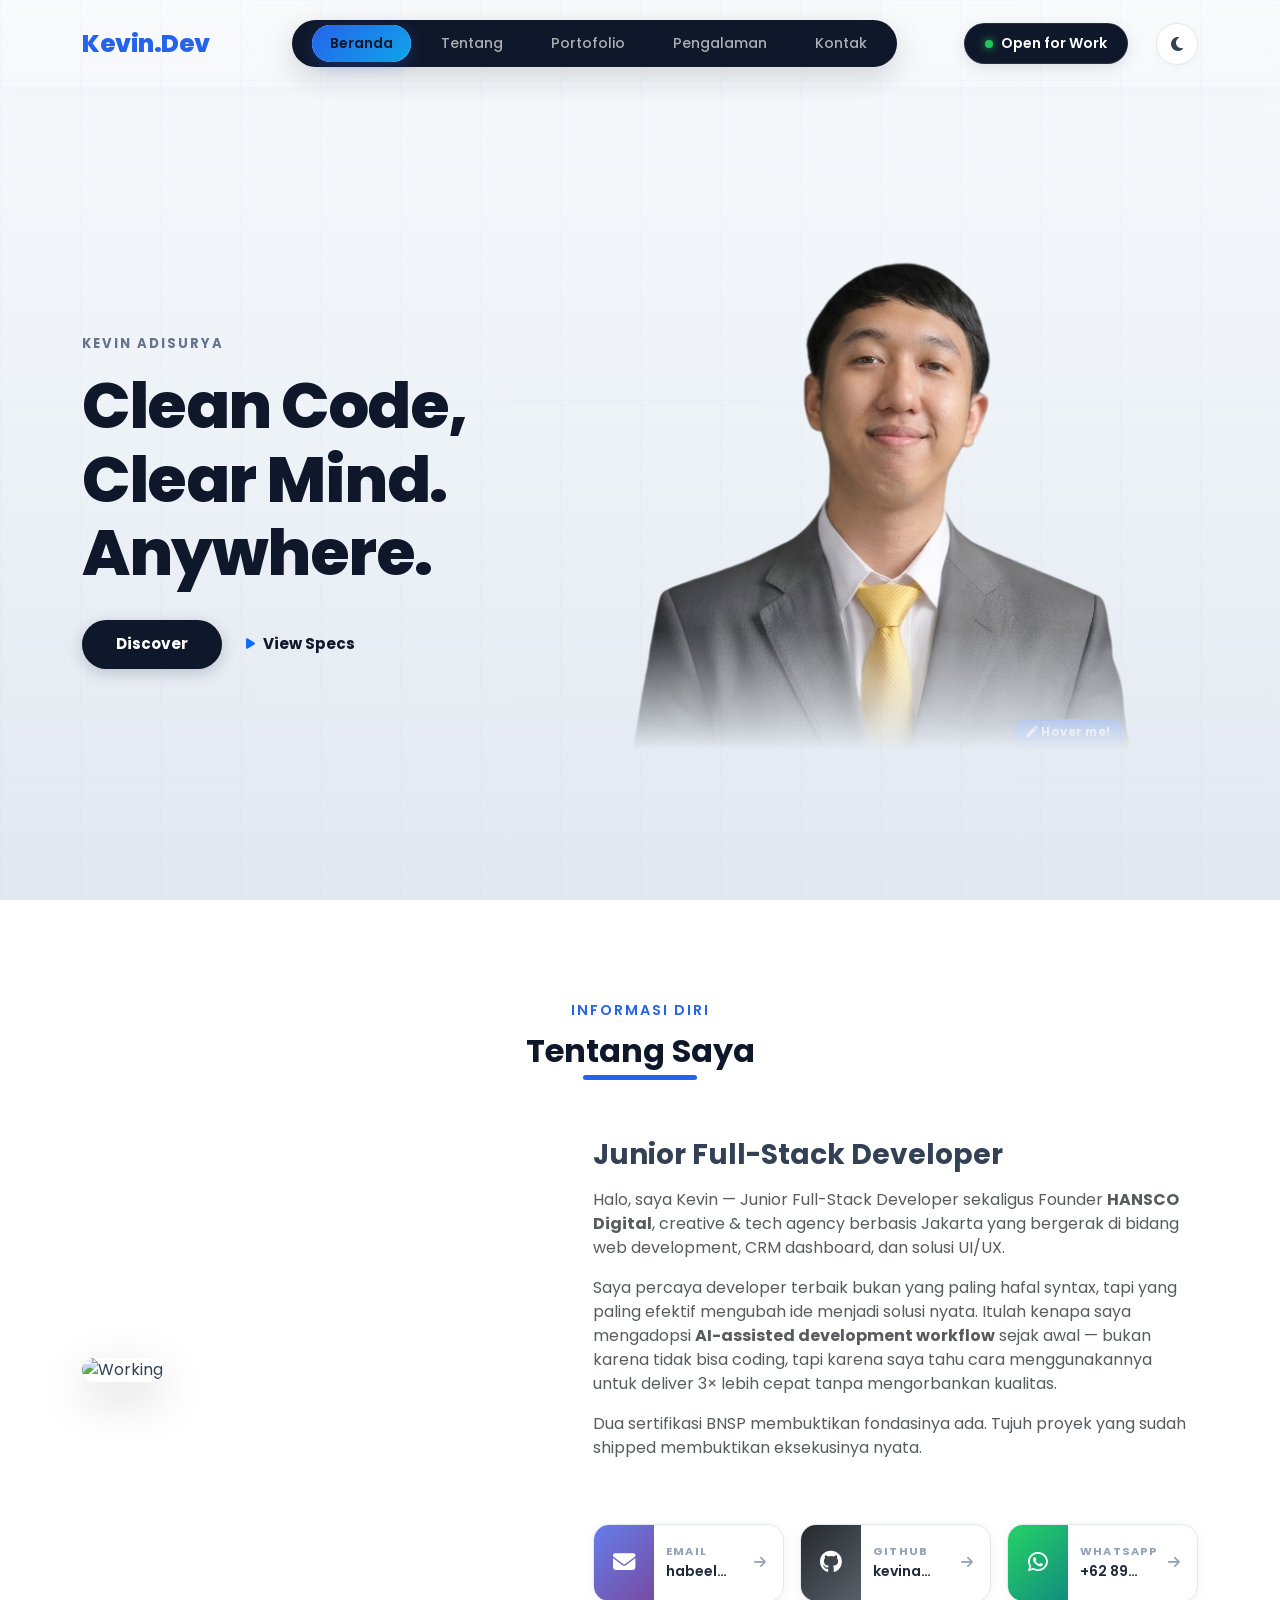
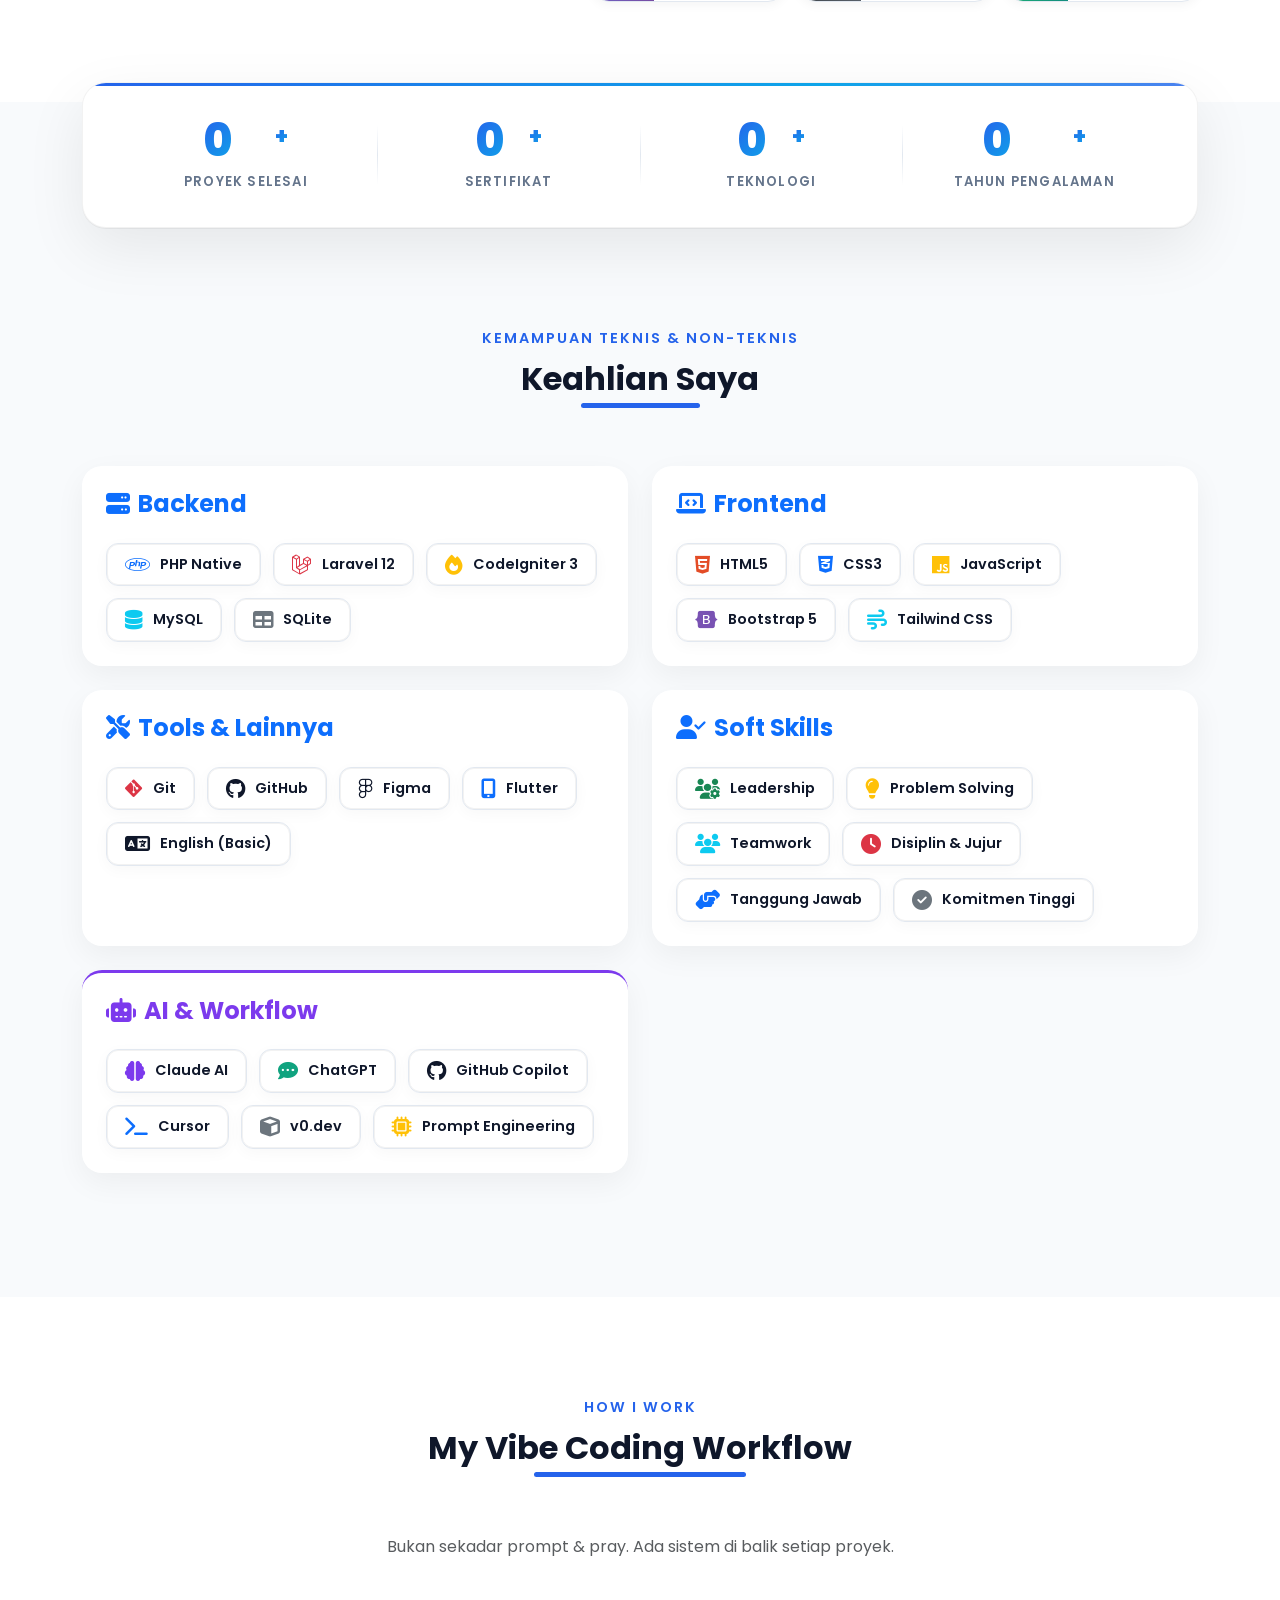
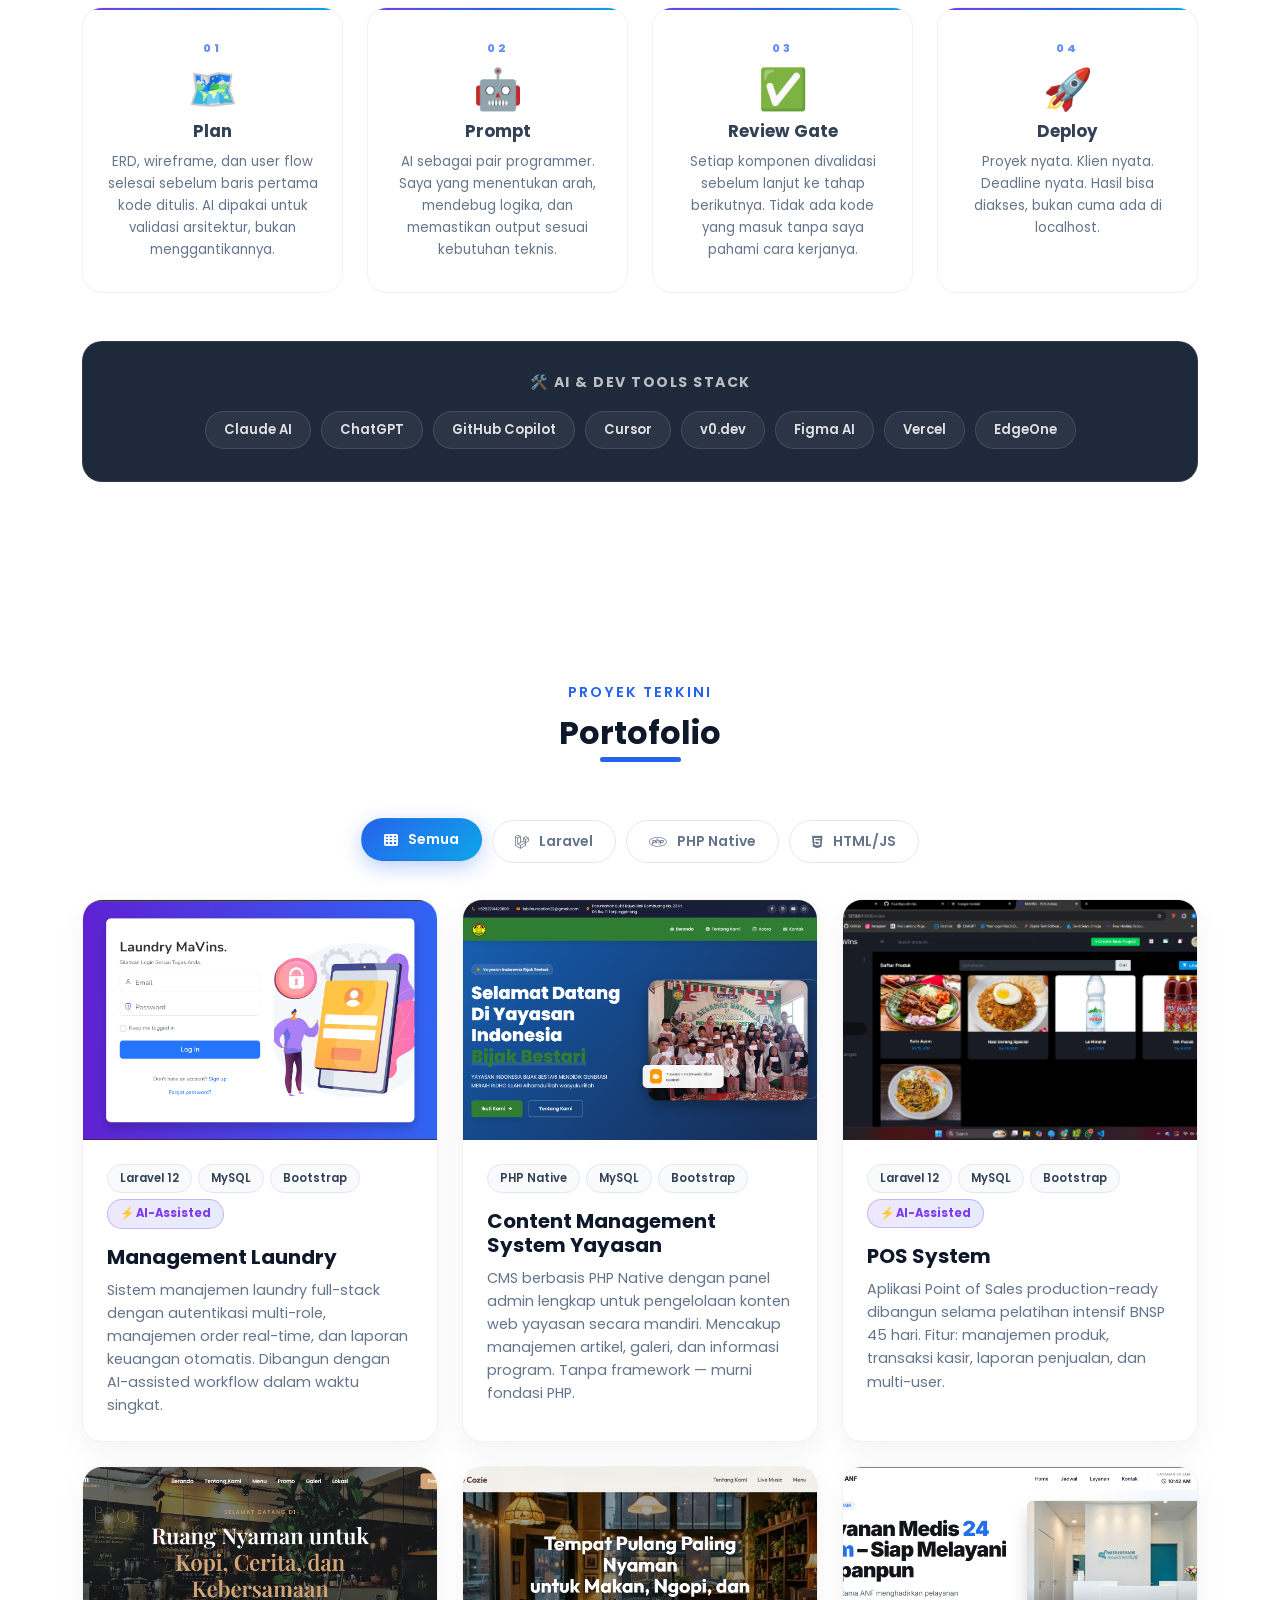
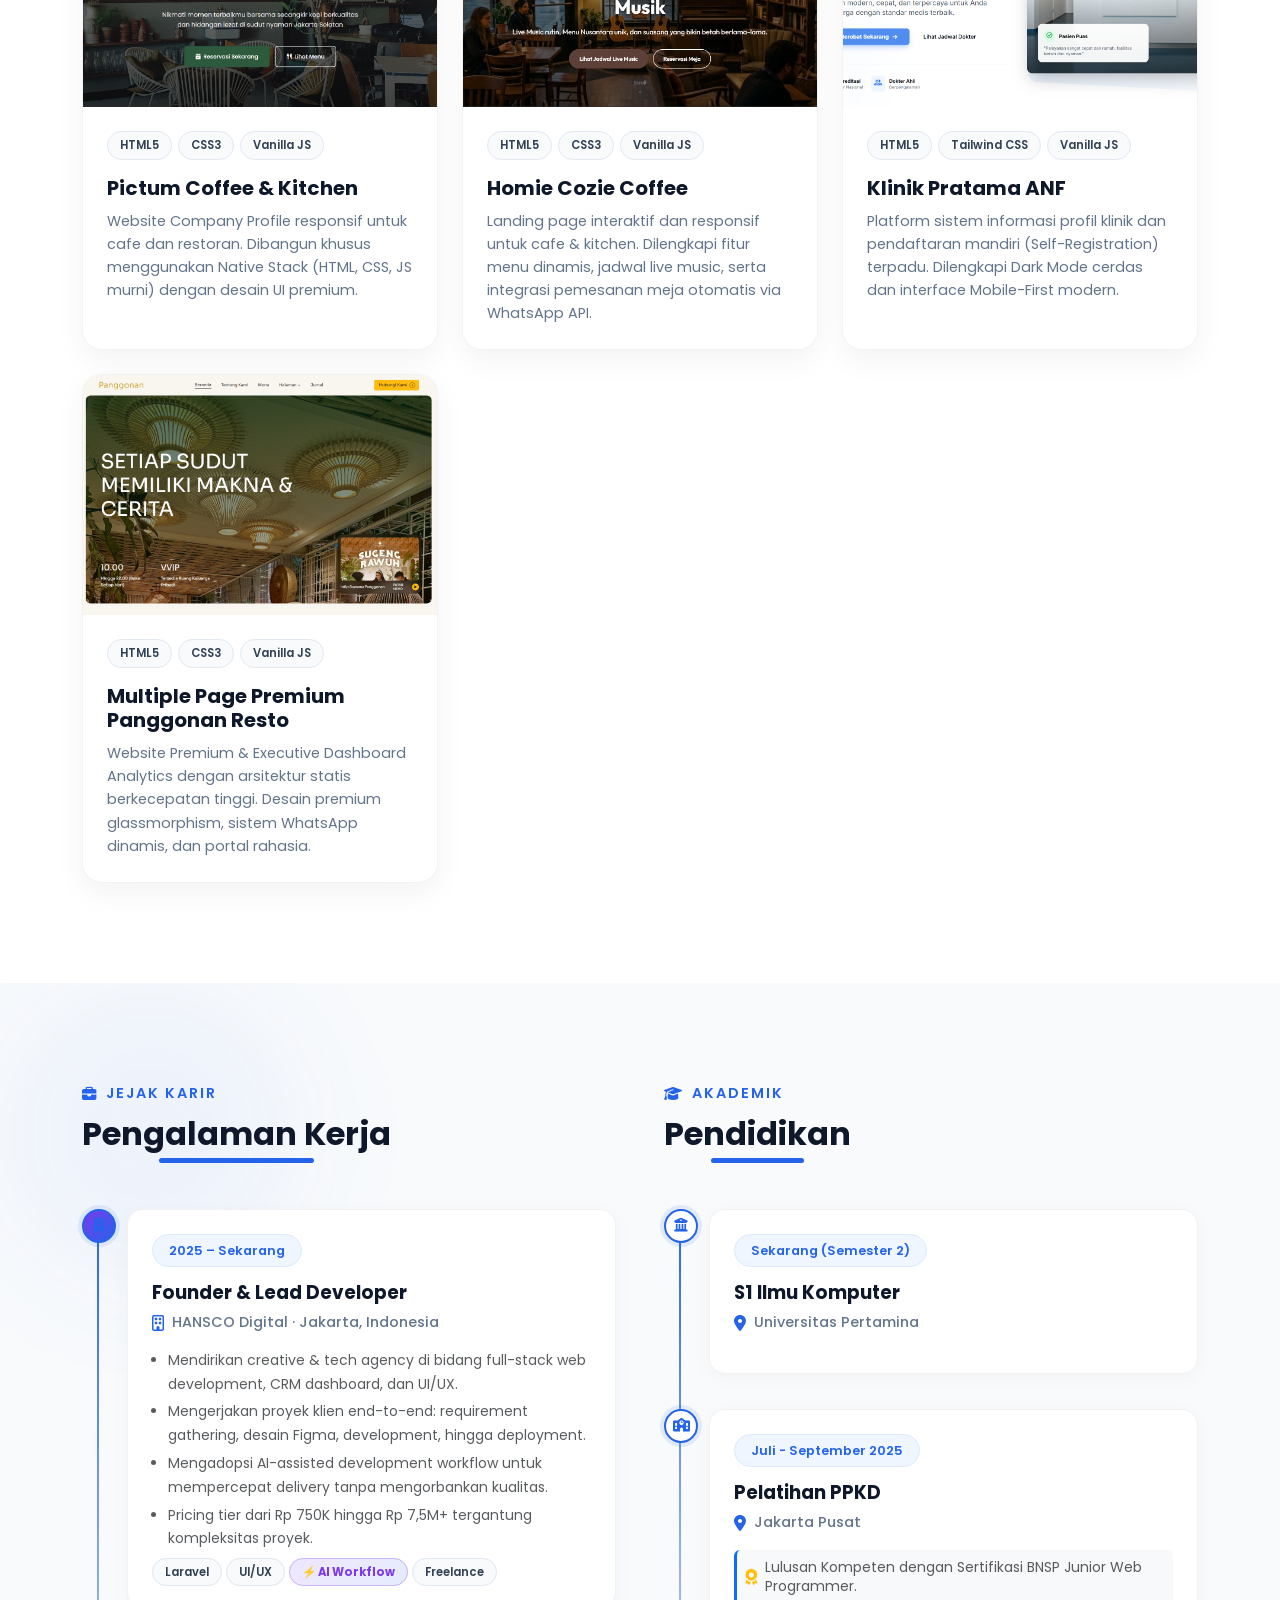
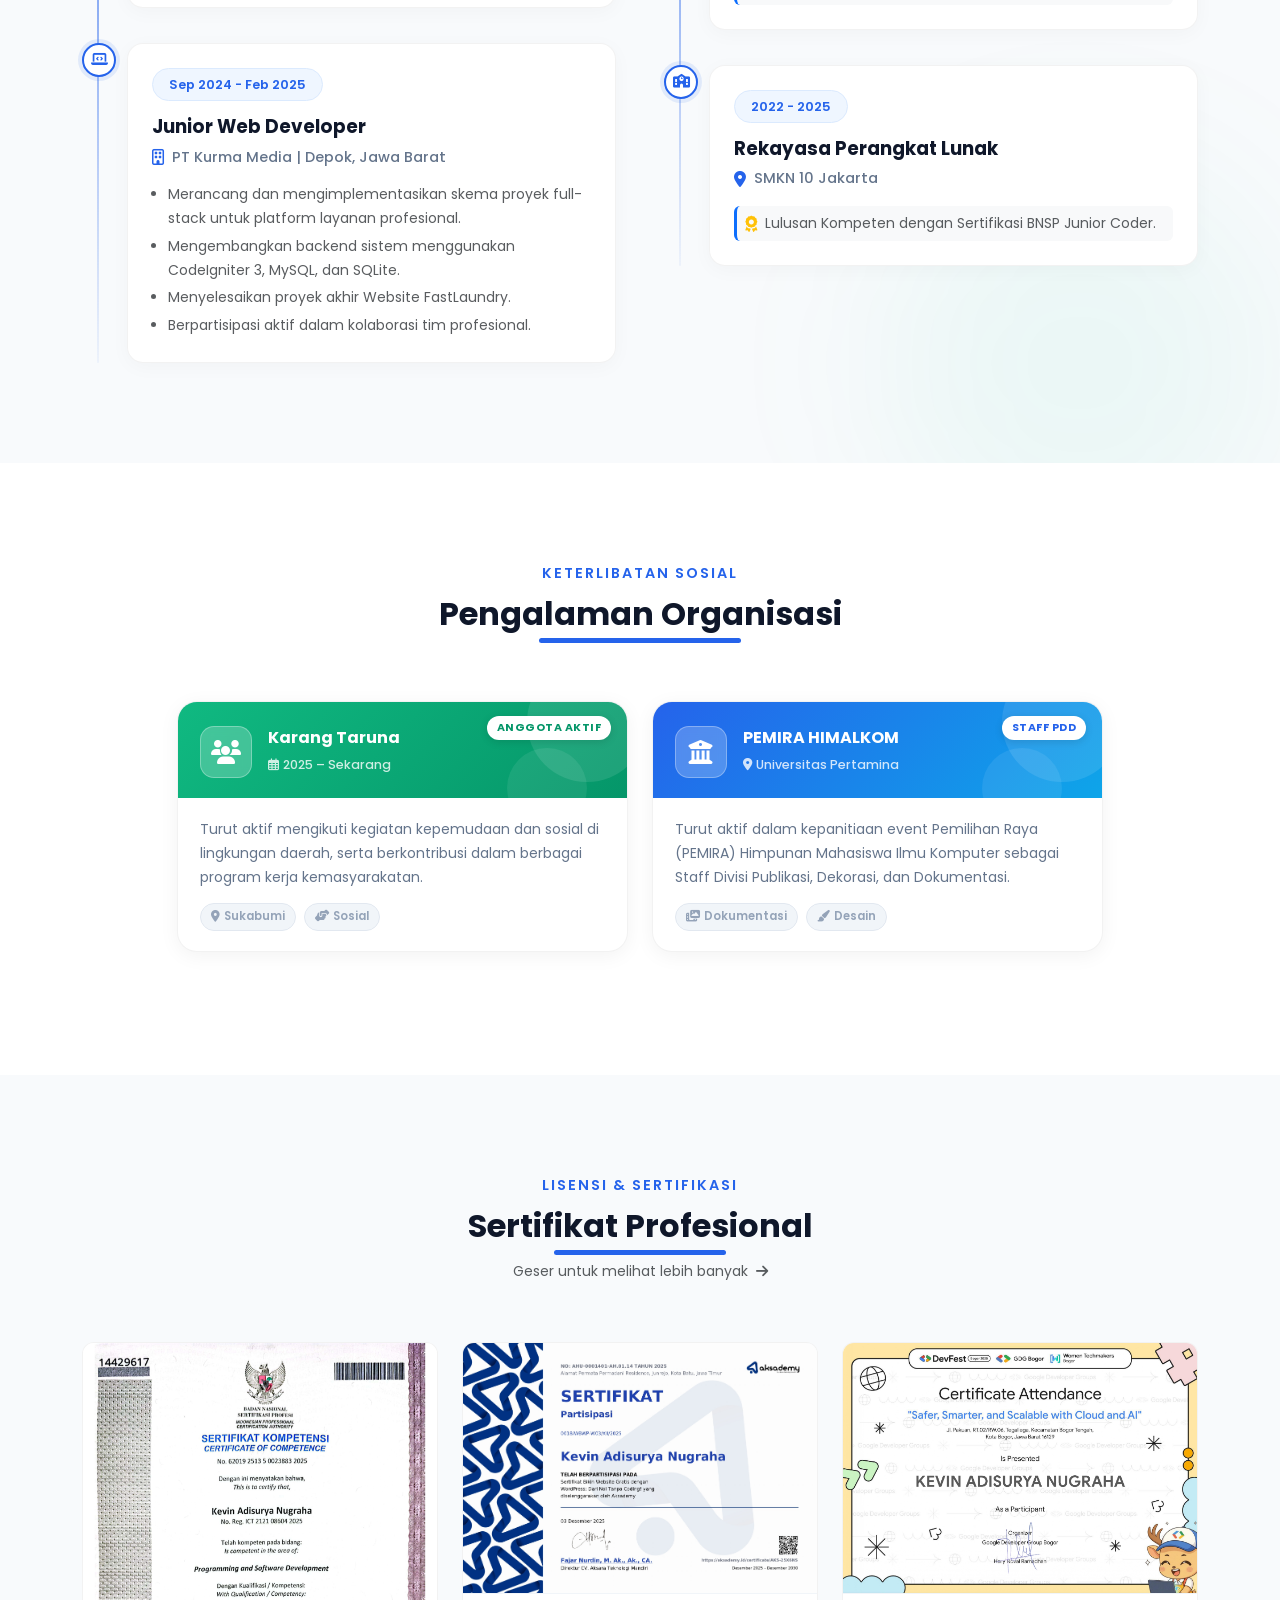
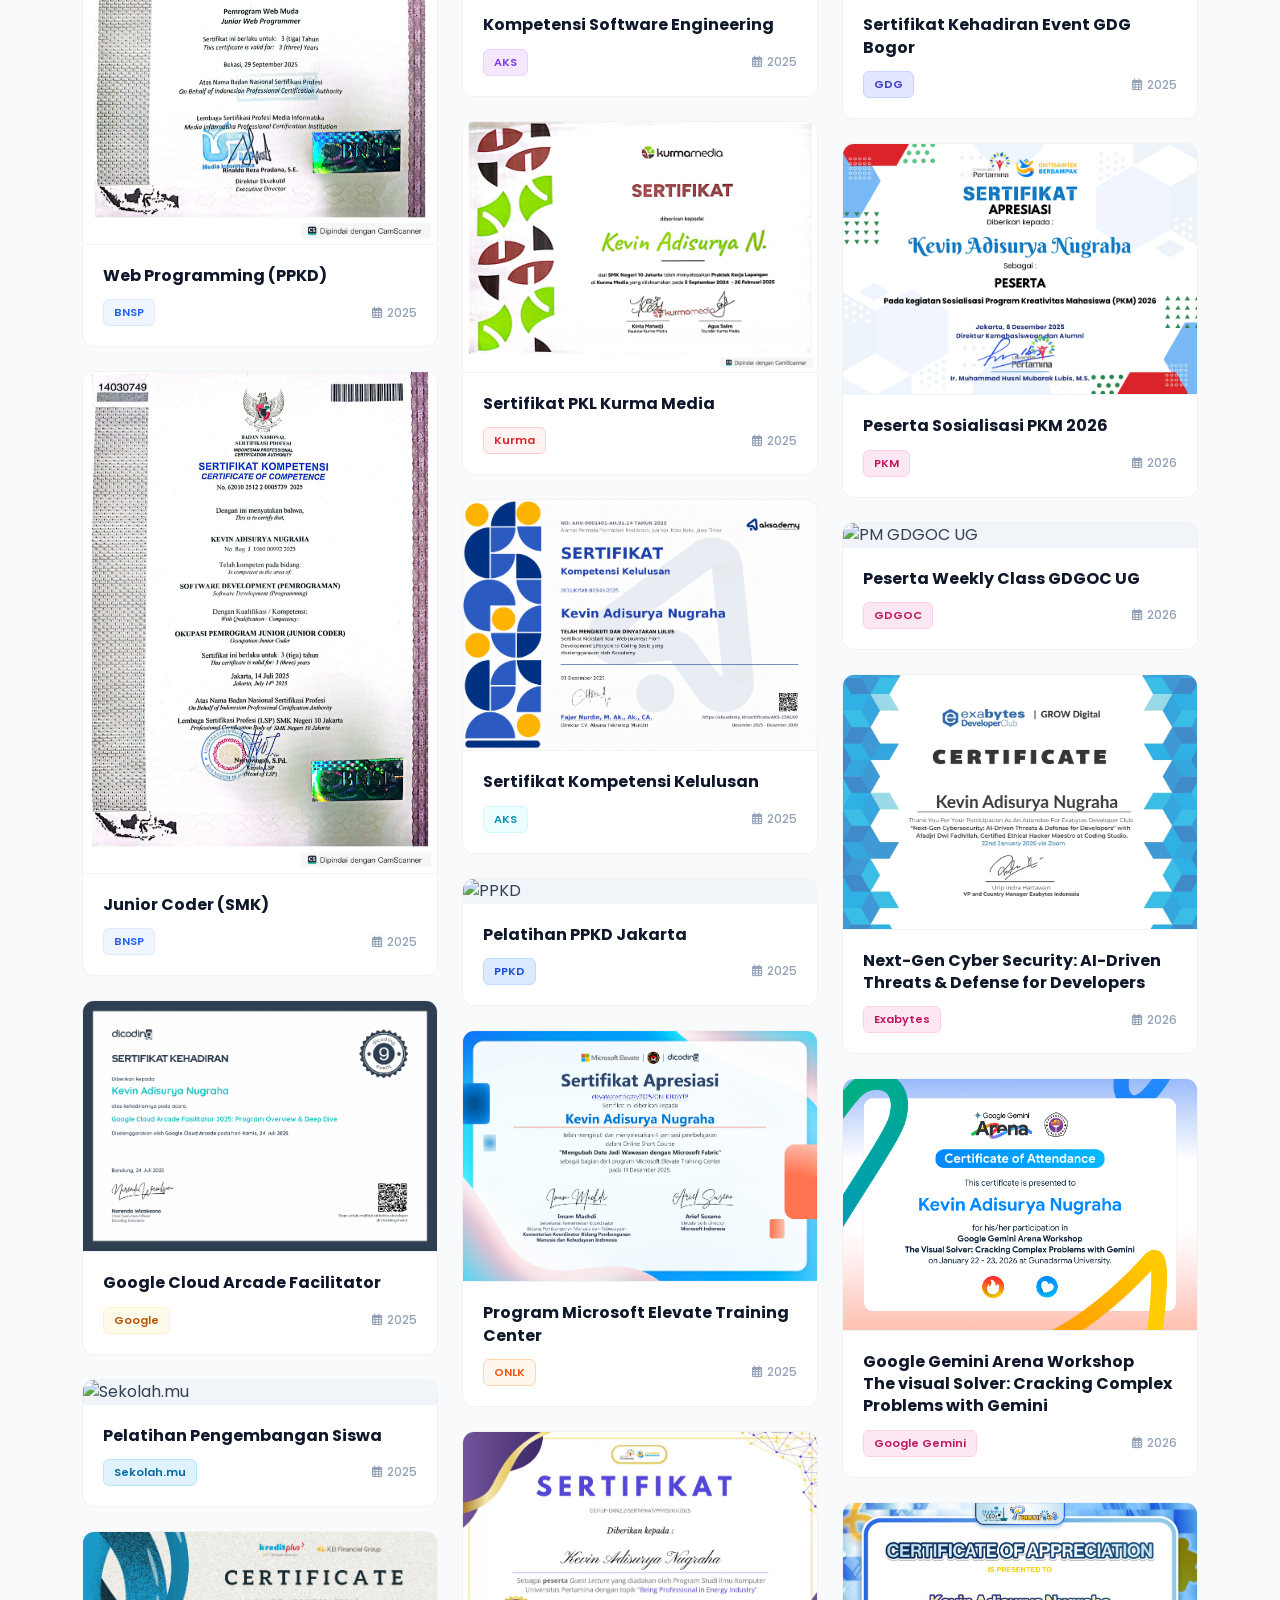
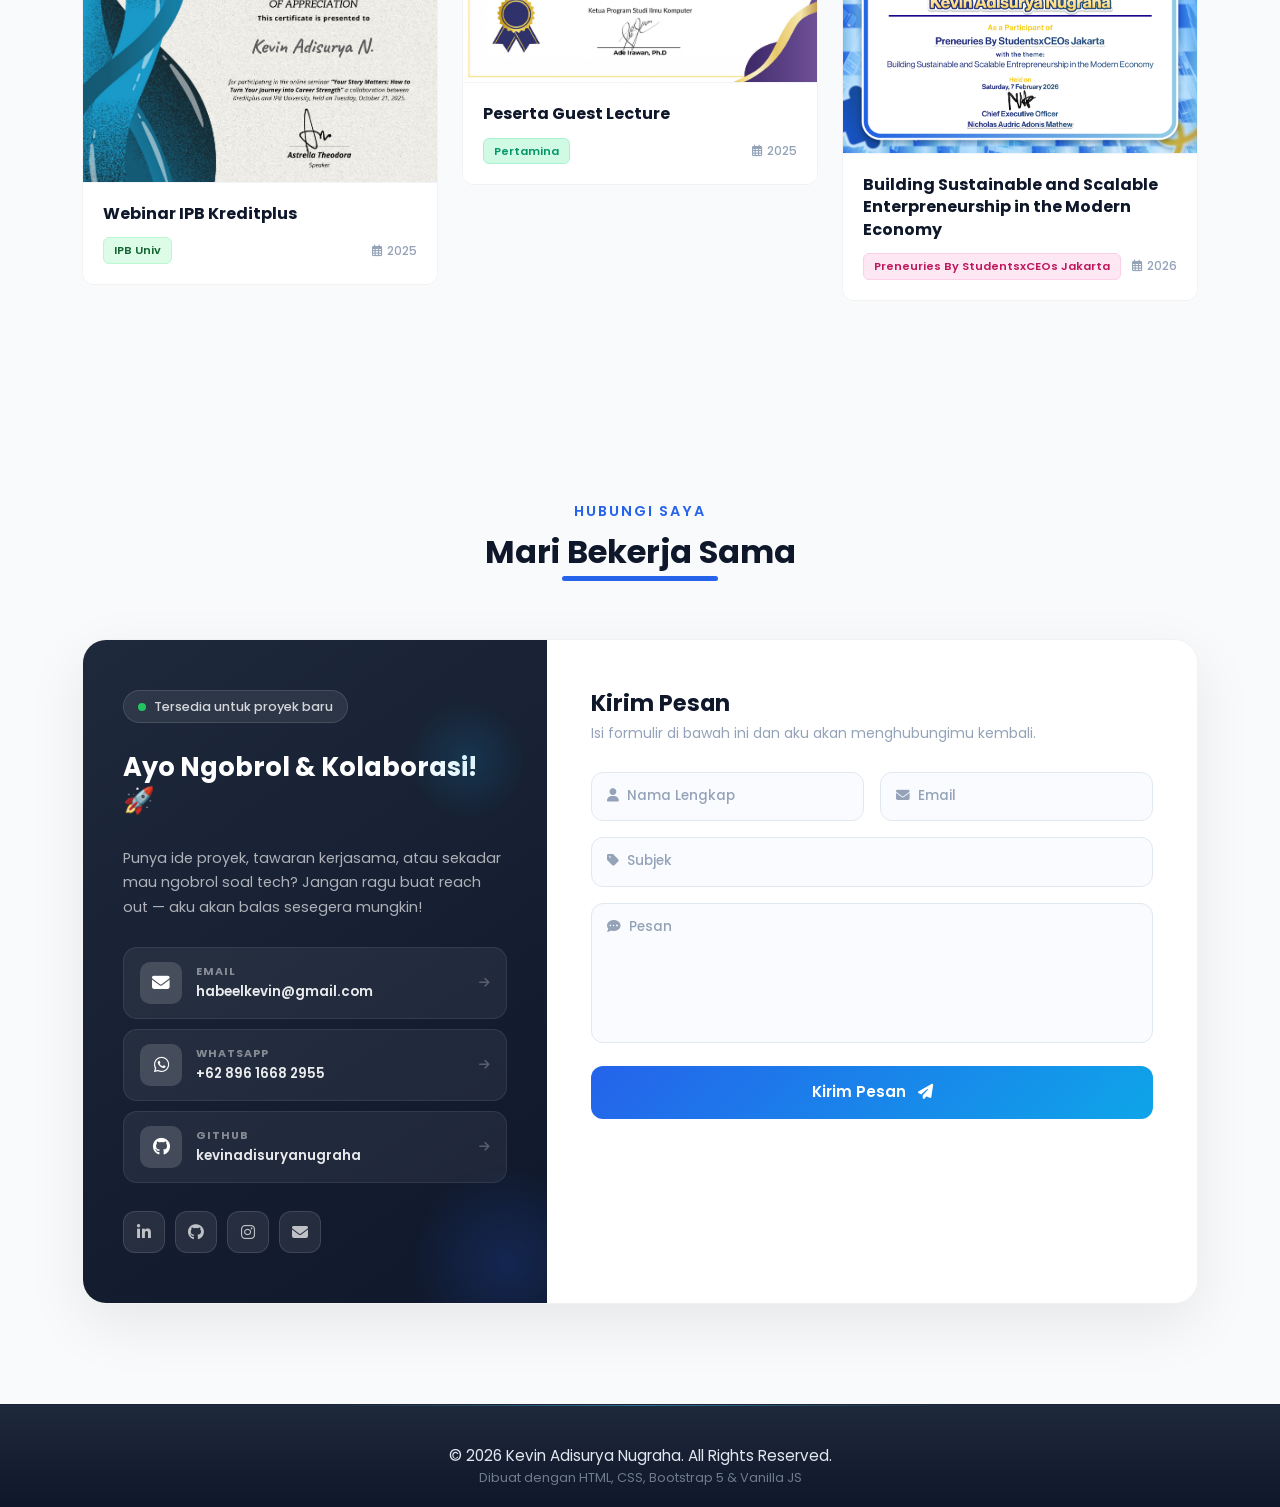
==== commit 14e6320f: "design: redesign hero and navbar to match Pureflow clean mockup - Navbar: floating center-pill with " ====
--- a/index.html
+++ b/index.html
@@ -90,11 +90,15 @@
   </head>
   <body data-bs-spy="scroll" data-bs-target=".navbar" data-bs-offset="85" style="position: relative">
     <!-- Navbar -->
+    <!-- Navbar -->
     <nav class="navbar navbar-expand-lg fixed-top">
-      <div class="container">
-        <a class="navbar-brand" href="#"
-          >Kevin<span style="color: var(--secondary-color)">.Dev</span></a
-        >
+      <div class="container navbar-container">
+        <!-- Logo -->
+        <a class="navbar-brand" href="#">
+          Kevin<span style="color: var(--primary-color)">.Dev</span>
+        </a>
+        
+        <!-- Toggle button for mobile -->
         <button
           class="navbar-toggler"
           type="button"
@@ -103,115 +107,97 @@
         >
           <span class="navbar-toggler-icon"></span>
         </button>
-        <div
-          class="collapse navbar-collapse justify-content-end"
-          id="navbarNav"
-        >
-          <ul class="navbar-nav">
-            <li class="nav-item">
-              <a class="nav-link" href="#home">Beranda</a>
-            </li>
-            <li class="nav-item">
-              <a class="nav-link" href="#about">Tentang</a>
-            </li>
-            <li class="nav-item">
-              <a class="nav-link" href="#skills">Keahlian</a>
-            </li>
-            <li class="nav-item">
-              <a class="nav-link" href="#portfolio">Portofolio</a>
-            </li>
-            <li class="nav-item">
-              <a class="nav-link" href="#experience">Pengalaman</a>
-            </li>
-            <li class="nav-item">
-              <a class="nav-link" href="#organization">Organisasi</a>
-            </li>
-            <li class="nav-item">
-              <a class="nav-link" href="#workflow">Workflow</a>
-            </li>
-            <li class="nav-item">
-              <a class="nav-link" href="#certificates">Sertifikat</a>
-            </li>
-            <li class="nav-item">
-              <a class="nav-link" href="#contact">Kontak</a>
-            </li>
-          </ul>
-          <button class="theme-toggle" id="themeToggle" aria-label="Toggle dark mode">
-            <i class="fas fa-moon"></i>
-            <i class="fas fa-sun"></i>
-          </button>
+        
+        <!-- Navbar collapse menu -->
+        <div class="collapse navbar-collapse" id="navbarNav">
+          <!-- Center menu wrapper -->
+          <div class="navbar-center-pill mx-auto">
+            <ul class="navbar-nav">
+              <li class="nav-item">
+                <a class="nav-link" href="#home">Beranda</a>
+              </li>
+              <li class="nav-item">
+                <a class="nav-link" href="#about">Tentang</a>
+              </li>
+              <li class="nav-item">
+                <a class="nav-link" href="#portfolio">Portofolio</a>
+              </li>
+              <li class="nav-item">
+                <a class="nav-link" href="#experience">Pengalaman</a>
+              </li>
+              <li class="nav-item">
+                <a class="nav-link" href="#contact">Kontak</a>
+              </li>
+            </ul>
+          </div>
+          
+          <!-- Right side status indicator & theme toggle -->
+          <div class="navbar-right-status d-flex align-items-center gap-3">
+            <a href="#contact" class="status-btn">
+              <span class="status-dot"></span>Open for Work
+            </a>
+            <button class="theme-toggle" id="themeToggle" aria-label="Toggle dark mode">
+              <i class="fas fa-moon"></i>
+              <i class="fas fa-sun"></i>
+            </button>
+          </div>
         </div>
       </div>
     </nav>
 
-    <!-- HERO SECTION (CYBERPUNK SPLIT REDESIGN) -->
+    <!-- HERO SECTION (PUREFLOW CLEAN LAYOUT) -->
     <section id="home">
-      <!-- Decorative background blobs -->
-      <div class="hero-bg-blob blob-1"></div>
-      <div class="hero-bg-blob blob-2"></div>
-      <div class="hero-bg-blob blob-3"></div>
+      <!-- Grid overlay -->
       <div class="hero-grid-overlay"></div>
 
       <div class="container position-relative z-1">
         <div class="row align-items-center flex-column-reverse flex-lg-row">
-          <!-- Text Column -->
-          <div class="col-lg-6 mt-5 mt-lg-0 text-center text-lg-start">
-            <span class="cyber-tagline">Gateway to your augmented workflow</span>
-            <h1 class="cyber-title">
-              A window of coming enhancements
+          
+          <!-- Text Column (Left) -->
+          <div class="col-lg-5 text-column-pureflow text-center text-lg-start z-index-20">
+            <span class="pure-tagline">Kevin Adisurya</span>
+            <h1 class="pure-title">
+              Clean Code,<br>Clear Mind.<br>Anywhere.
             </h1>
-            <p class="cyber-desc">
-              A future where carbon fiber, Laravel, and human instinct align.
-              Not machine. Not human. Something wonderfully poised between.
-            </p>
-            <div class="d-flex gap-3 justify-content-center justify-content-lg-start">
-              <a href="#contact" class="btn-cyber-primary">Reserve Now</a>
-              <a href="#portfolio" class="btn-cyber-secondary">Explore Works</a>
-            </div>
-          </div>
-
-          <!-- Image Column with HUD Overlay -->
-          <div class="col-lg-6 d-flex justify-content-center align-items-center position-relative">
-            <div class="hud-container">
-              <!-- HUD Circles -->
-              <div class="hud-circle circle-1">
-                <span class="hud-label label-1">10+ YEARS REAL</span>
-              </div>
-              <div class="hud-circle circle-2">
-                <span class="hud-label label-2">40+ USE FORMS</span>
-              </div>
-              <div class="hud-circle circle-3">
-                <span class="hud-label label-3">95% REPEAT MEMBERS</span>
-              </div>
-
-              <!-- Cursor Photo Reveal Container -->
-              <div class="photo-reveal-container" id="photoReveal">
-                <!-- Layer bottom: AI version (2.png) -->
-                <img
-                  src="assets/image/2.png"
-                  alt="Kevin AI Version"
-                  class="photo-layer photo-bot"
-                  draggable="false"
-                  id="photoBot"
-                />
-                <!-- Layer top: Real Kevin (1.png) — masked at cursor -->
-                <img
-                  src="assets/image/1.png"
-                  alt="Kevin Adisurya"
-                  class="photo-layer photo-top"
-                  id="photoTop"
-                  draggable="false"
-                />
-                <!-- Hint badge -->
-                <div class="reveal-hint" id="revealHint">
-                  <i class="fas fa-magic"></i> Hover me!
-                </div>
-              </div>
-            </div>
-          </div>
+            <div class="pure-buttons d-flex align-items-center gap-4 justify-content-center justify-content-lg-start">
+              <a href="#contact" class="btn-pure-discover">Discover</a>
+              <a href="assets/CvAtsKevinAdisurya.pdf" download="CV_Kevin_Adisurya_Nugraha.pdf" class="btn-pure-specs">
+                <i class="fas fa-play me-2 text-primary fs-7"></i>View Specs
+              </a>
+            </div>
+          </div>
+
+          <!-- Image Column (Right/Center, Large portrait) -->
+          <div class="col-lg-7 d-flex justify-content-center align-items-center position-relative">
+            <!-- Cursor Photo Reveal Container -->
+            <div class="photo-reveal-container" id="photoReveal">
+              <!-- Layer bottom: AI version (2.png) -->
+              <img
+                src="assets/image/2.png"
+                alt="Kevin AI Version"
+                class="photo-layer photo-bot"
+                draggable="false"
+                id="photoBot"
+              />
+              <!-- Layer top: Real Kevin (1.png) — masked at cursor -->
+              <img
+                src="assets/image/1.png"
+                alt="Kevin Adisurya"
+                class="photo-layer photo-top"
+                id="photoTop"
+                draggable="false"
+              />
+              <!-- Hint badge -->
+              <div class="reveal-hint" id="revealHint">
+                <i class="fas fa-magic"></i> Hover me!
+              </div>
+            </div>
+          </div>
+
         </div>
       </div>
     </section>
+
 
 
 
--- a/style.css
+++ b/style.css
@@ -249,150 +249,236 @@
   display: block;
 }
 
-/* --- HERO SECTION (CLEAN CENTERED DESIGN) --- */
+/* =====================================================
+   PUREFLOW LAYOUT NAVBAR & HERO STYLING (THEME AWARE)
+   ===================================================== */
+
+/* --- Sleek Floating Pill Navbar --- */
+.navbar {
+  background: transparent;
+  backdrop-filter: none;
+  border-bottom: none;
+  transition: all 0.3s ease;
+  padding: 20px 0;
+}
+
+/* Scrolled state */
+.navbar.scrolled {
+  padding: 12px 0;
+  background: rgba(255, 255, 255, 0.7);
+  backdrop-filter: blur(15px);
+  box-shadow: 0 4px 30px rgba(0, 0, 0, 0.03);
+}
+
+[data-theme="dark"] .navbar.scrolled {
+  background: rgba(11, 17, 33, 0.7);
+  box-shadow: 0 4px 30px rgba(0, 0, 0, 0.2);
+}
+
+.navbar-container {
+  display: flex;
+  align-items: center;
+  justify-content: space-between;
+}
+
+/* Center Pill Nav Menu */
+.navbar-center-pill {
+  background: #0f172a; /* Solid dark slate for premium mockup contrast */
+  border-radius: 30px;
+  padding: 5px 12px;
+  display: flex;
+  align-items: center;
+  box-shadow: 0 10px 30px rgba(0, 0, 0, 0.15);
+}
+
+.navbar-center-pill .navbar-nav {
+  display: flex;
+  flex-direction: row;
+  align-items: center;
+  gap: 4px;
+}
+
+.navbar-center-pill .nav-link {
+  color: rgba(255, 255, 255, 0.65) !important;
+  font-size: 0.88rem;
+  font-weight: 500;
+  padding: 8px 18px !important;
+  border-radius: 30px;
+  transition: all 0.25s ease;
+  text-align: center;
+}
+
+.navbar-center-pill .nav-link:hover {
+  color: #ffffff !important;
+}
+
+/* Active Page Pill (Bootstrap Scrollspy Integration) */
+.navbar-center-pill .nav-link.active {
+  background: #ffffff;
+  color: #0f172a !important;
+  font-weight: 600;
+}
+
+/* Right Status Pill Button */
+.status-btn {
+  background: #0f172a;
+  color: #ffffff !important;
+  border-radius: 30px;
+  padding: 9px 20px;
+  font-weight: 600;
+  font-size: 0.88rem;
+  display: inline-flex;
+  align-items: center;
+  gap: 8px;
+  text-decoration: none;
+  border: 1px solid rgba(255, 255, 255, 0.1);
+  box-shadow: 0 4px 15px rgba(0, 0, 0, 0.1);
+  transition: all 0.25s ease;
+}
+
+.status-btn:hover {
+  transform: translateY(-1px);
+  box-shadow: 0 6px 20px rgba(0, 0, 0, 0.2);
+}
+
+.status-dot {
+  width: 8px;
+  height: 8px;
+  border-radius: 50%;
+  background-color: #22c55e; /* green indicator */
+  box-shadow: 0 0 8px #22c55e;
+  animation: pulse-green-dot 2s infinite;
+}
+
+@keyframes pulse-green-dot {
+  0%, 100% { transform: scale(1); opacity: 1; }
+  50% { transform: scale(1.3); opacity: 0.6; }
+}
+
+/* --- Hero Layout (#home) --- */
 #home {
   min-height: 100vh;
   display: flex;
   align-items: center;
-  justify-content: center;
-  background: var(--body-bg);
-  padding-top: 85px;
+  /* Clean cloudy-sky bright theme in light mode */
+  background: linear-gradient(180deg, #f8fafc 0%, #edf2f7 50%, #e2e8f0 100%);
+  padding-top: 100px;
   position: relative;
   overflow: hidden;
-}
-
-/* Decorative background blobs */
-.hero-bg-blob {
-  position: absolute;
-  border-radius: 50%;
-  pointer-events: none;
-  filter: blur(80px);
-  z-index: 0;
-}
-
-.blob-1 {
-  width: 500px;
-  height: 500px;
-  background: radial-gradient(
-    circle,
-    rgba(var(--primary-rgb), 0.12),
-    transparent 70%
-  );
-  top: -150px;
-  right: -100px;
-  animation: blob-float 8s ease-in-out infinite;
-}
-
-.blob-2 {
-  width: 400px;
-  height: 400px;
-  background: radial-gradient(circle, rgba(124, 58, 237, 0.1), transparent 70%);
-  bottom: -100px;
-  left: -100px;
-  animation: blob-float 10s ease-in-out infinite reverse;
-}
-
-.blob-3 {
-  width: 300px;
-  height: 300px;
-  background: radial-gradient(
-    circle,
-    rgba(14, 165, 233, 0.08),
-    transparent 70%
-  );
-  top: 50%;
-  left: 50%;
-  transform: translate(-50%, -50%);
-  animation: blob-float 12s ease-in-out infinite;
-}
-
-@keyframes blob-float {
-  0%,
-  100% {
-    transform: translate(0, 0) scale(1);
-  }
-  33% {
-    transform: translate(30px, -30px) scale(1.05);
-  }
-  66% {
-    transform: translate(-20px, 20px) scale(0.95);
-  }
-}
-
-/* Grid overlay */
+  transition: background-color 0.4s ease;
+}
+
+[data-theme="dark"] #home {
+  /* Dark premium sci-fi gradient */
+  background: linear-gradient(180deg, #0b1121 0%, #0d1527 50%, #080c16 100%);
+}
+
 .hero-grid-overlay {
   position: absolute;
   inset: 0;
   background-image:
-    linear-gradient(rgba(var(--primary-rgb), 0.03) 1px, transparent 1px),
-    linear-gradient(90deg, rgba(var(--primary-rgb), 0.03) 1px, transparent 1px);
-  background-size: 60px 60px;
+    linear-gradient(rgba(var(--primary-rgb), 0.02) 1px, transparent 1px),
+    linear-gradient(90deg, rgba(var(--primary-rgb), 0.02) 1px, transparent 1px);
+  background-size: 80px 80px;
   z-index: 0;
   pointer-events: none;
 }
 
-/* Centered content */
-.hero-content {
-  display: flex;
-  flex-direction: column;
-  align-items: center;
-  justify-content: center;
-  gap: 18px;
-  padding: 40px 0;
-}
-
-/* Photo wrapper with decorative rings */
-.hero-photo-wrapper {
-  position: relative;
-  display: flex;
-  align-items: center;
-  justify-content: center;
-  margin-bottom: 8px;
-}
-
-.hero-ring {
-  position: absolute;
-  border-radius: 50%;
-  border: 1.5px solid rgba(var(--primary-rgb), 0.15);
-  pointer-events: none;
-}
-
-.ring-1 {
-  width: 420px;
-  height: 420px;
-  animation: ring-spin 30s linear infinite;
-}
-
-.ring-2 {
-  width: 470px;
-  height: 470px;
-  border-style: dashed;
-  animation: ring-spin 45s linear infinite reverse;
-}
-
-@keyframes ring-spin {
-  from {
-    transform: rotate(0deg);
-  }
-  to {
-    transform: rotate(360deg);
-  }
-}
-
-/* Stacking container for the two photos - large, un-wrapped, faded bottom */
+/* Left Typography Column */
+.text-column-pureflow {
+  position: relative;
+  z-index: 20;
+}
+
+.pure-tagline {
+  display: inline-block;
+  font-size: 0.82rem;
+  font-weight: 700;
+  text-transform: uppercase;
+  color: var(--text-secondary);
+  letter-spacing: 2px;
+  margin-bottom: 15px;
+  font-family: "Poppins", sans-serif;
+}
+
+.pure-title {
+  font-size: 4rem;
+  font-weight: 800;
+  line-height: 1.15;
+  color: var(--secondary-color);
+  margin-bottom: 30px;
+  letter-spacing: -1.5px;
+  font-family: "Poppins", sans-serif;
+}
+
+.pure-desc {
+  font-size: 1.05rem;
+  line-height: 1.8;
+  color: var(--text-secondary);
+  margin-bottom: 35px;
+  max-width: 480px;
+  font-family: "Poppins", sans-serif;
+}
+
+/* Action Buttons */
+.btn-pure-discover {
+  display: inline-block;
+  padding: 13px 34px;
+  background-color: #0f172a; /* solid dark slate */
+  color: #ffffff !important;
+  font-weight: 700;
+  font-size: 0.95rem;
+  border-radius: 30px;
+  text-decoration: none;
+  transition: transform 0.25s cubic-bezier(0.34, 1.56, 0.64, 1), box-shadow 0.25s ease;
+  box-shadow: 0 4px 15px rgba(15, 23, 42, 0.2);
+}
+
+[data-theme="dark"] .btn-pure-discover {
+  background-color: #ffffff;
+  color: #0f172a !important;
+  box-shadow: 0 4px 15px rgba(255, 255, 255, 0.1);
+}
+
+.btn-pure-discover:hover {
+  transform: translateY(-2px);
+  box-shadow: 0 8px 25px rgba(var(--primary-rgb), 0.25);
+}
+
+.btn-pure-specs {
+  display: inline-flex;
+  align-items: center;
+  color: var(--secondary-color) !important;
+  font-weight: 700;
+  font-size: 0.95rem;
+  text-decoration: none;
+  transition: color 0.25s ease;
+}
+
+.btn-pure-specs:hover {
+  color: var(--primary-color) !important;
+}
+
+.btn-pure-specs i {
+  font-size: 0.75rem;
+}
+
+/* Stacking container for the two photos - large rectangle, no border */
 .photo-reveal-container {
   position: relative;
-  width: 420px;
+  width: 520px;
   height: 520px;
   overflow: hidden;
   cursor: crosshair;
   user-select: none;
   z-index: 10;
-  /* Smooth mask fading at the bottom 25% of the portrait to hide the straight cut line */
-  -webkit-mask-image: linear-gradient(to bottom, black 70%, transparent 98%);
-  mask-image: linear-gradient(to bottom, black 70%, transparent 98%);
+  /* Smooth mask fading at the bottom 20% of the portrait to hide the straight cut line */
+  -webkit-mask-image: linear-gradient(to bottom, black 75%, transparent 98%);
+  mask-image: linear-gradient(to bottom, black 75%, transparent 98%);
   pointer-events: auto;
 }
+
+
 
 /* Both layers fill the container */
 .photo-layer {
@@ -405,15 +491,19 @@
   pointer-events: none;
 }
 
-/* Photo 2 (AI robot) — always visible underneath */
+/* Photo 2 (AI robot) — reveal layer on top, JS masks it on hover */
 .photo-bot {
+  z-index: 2;
+  -webkit-mask-image: radial-gradient(circle 0px, transparent, transparent);
+  mask-image:         radial-gradient(circle 0px, transparent, transparent);
+}
+
+
+/* Photo 1 (real Kevin) — base layer underneath, fully visible */
+.photo-top {
   z-index: 1;
 }
 
-/* Photo 1 (real Kevin) — on top, JS applies mask-image on hover */
-.photo-top {
-  z-index: 2;
-}
 
 
 /* "Hover me!" hint badge */
@@ -454,18 +544,19 @@
 
 /* Touch devices: show a static peek */
 @media (hover: none) {
-  .photo-top {
+  .photo-bot {
     -webkit-mask-image: radial-gradient(
       circle 120px at 50% 38%,
-      transparent 85px,
-      black 120px
+      black 85px,
+      transparent 120px
     );
     mask-image: radial-gradient(
       circle 120px at 50% 38%,
-      transparent 85px,
-      black 120px
+      black 85px,
+      transparent 120px
     );
   }
+
   .reveal-hint {
     display: none;
   }
@@ -580,48 +671,88 @@
 }
 
 /* Responsive */
-@media (max-width: 768px) {
-  .hero-name {
-    font-size: 2.2rem;
-  }
-
-  .hero-role {
-    font-size: 1.1rem;
-  }
-
-  .hero-tagline {
-    font-size: 0.9rem;
-    padding: 0 20px;
-  }
-
-  .photo-reveal-container {
-    width: 270px;
-    height: 320px;
-    border-radius: 0;
-  }
-
-  .ring-1 {
-    width: 340px;
-    height: 340px;
-  }
-
-  .ring-2 {
-    width: 380px;
-    height: 380px;
-  }
-
-  .hero-buttons {
+@media (max-width: 991px) {
+  .navbar-center-pill {
+    background: #0f172a;
+    border-radius: 20px;
+    padding: 10px 15px;
+    margin-top: 15px;
+    width: 100%;
+    box-shadow: none;
+  }
+
+  .navbar-center-pill .navbar-nav {
     flex-direction: column;
-    align-items: center;
-  }
-
-  .btn-hero-primary,
-  .btn-hero-secondary {
+    gap: 4px;
+    width: 100%;
+  }
+
+  .navbar-center-pill .nav-link {
+    text-align: center;
+    width: 100%;
+    padding: 10px 0 !important;
+  }
+
+  .navbar-center-pill .nav-link.active {
+    background: #ffffff;
+    color: #0f172a !important;
+  }
+
+  .navbar-right-status {
+    margin-top: 15px;
+    justify-content: center;
+    width: 100%;
+  }
+
+  .status-btn {
     width: 100%;
     max-width: 280px;
     justify-content: center;
   }
 }
+
+/* Responsive for Mobile */
+@media (max-width: 768px) {
+  .pure-title {
+    font-size: 2.5rem;
+    margin-bottom: 16px;
+    letter-spacing: -0.5px;
+  }
+
+  .pure-tagline {
+    font-size: 0.75rem;
+    letter-spacing: 1.5px;
+  }
+
+  .pure-desc {
+    font-size: 0.95rem;
+    margin-bottom: 25px;
+    padding: 0;
+  }
+
+  .photo-reveal-container {
+    width: 320px;
+    height: 320px;
+    margin-top: 30px;
+  }
+
+  .pure-buttons {
+    flex-direction: column;
+    align-items: center;
+    width: 100%;
+    gap: 15px !important;
+  }
+
+  .btn-pure-discover,
+  .btn-pure-specs {
+    width: 100%;
+    max-width: 280px;
+    justify-content: center;
+    text-align: center;
+  }
+}
+
+
 
 /* --- Section Styling --- */
 .section-padding {
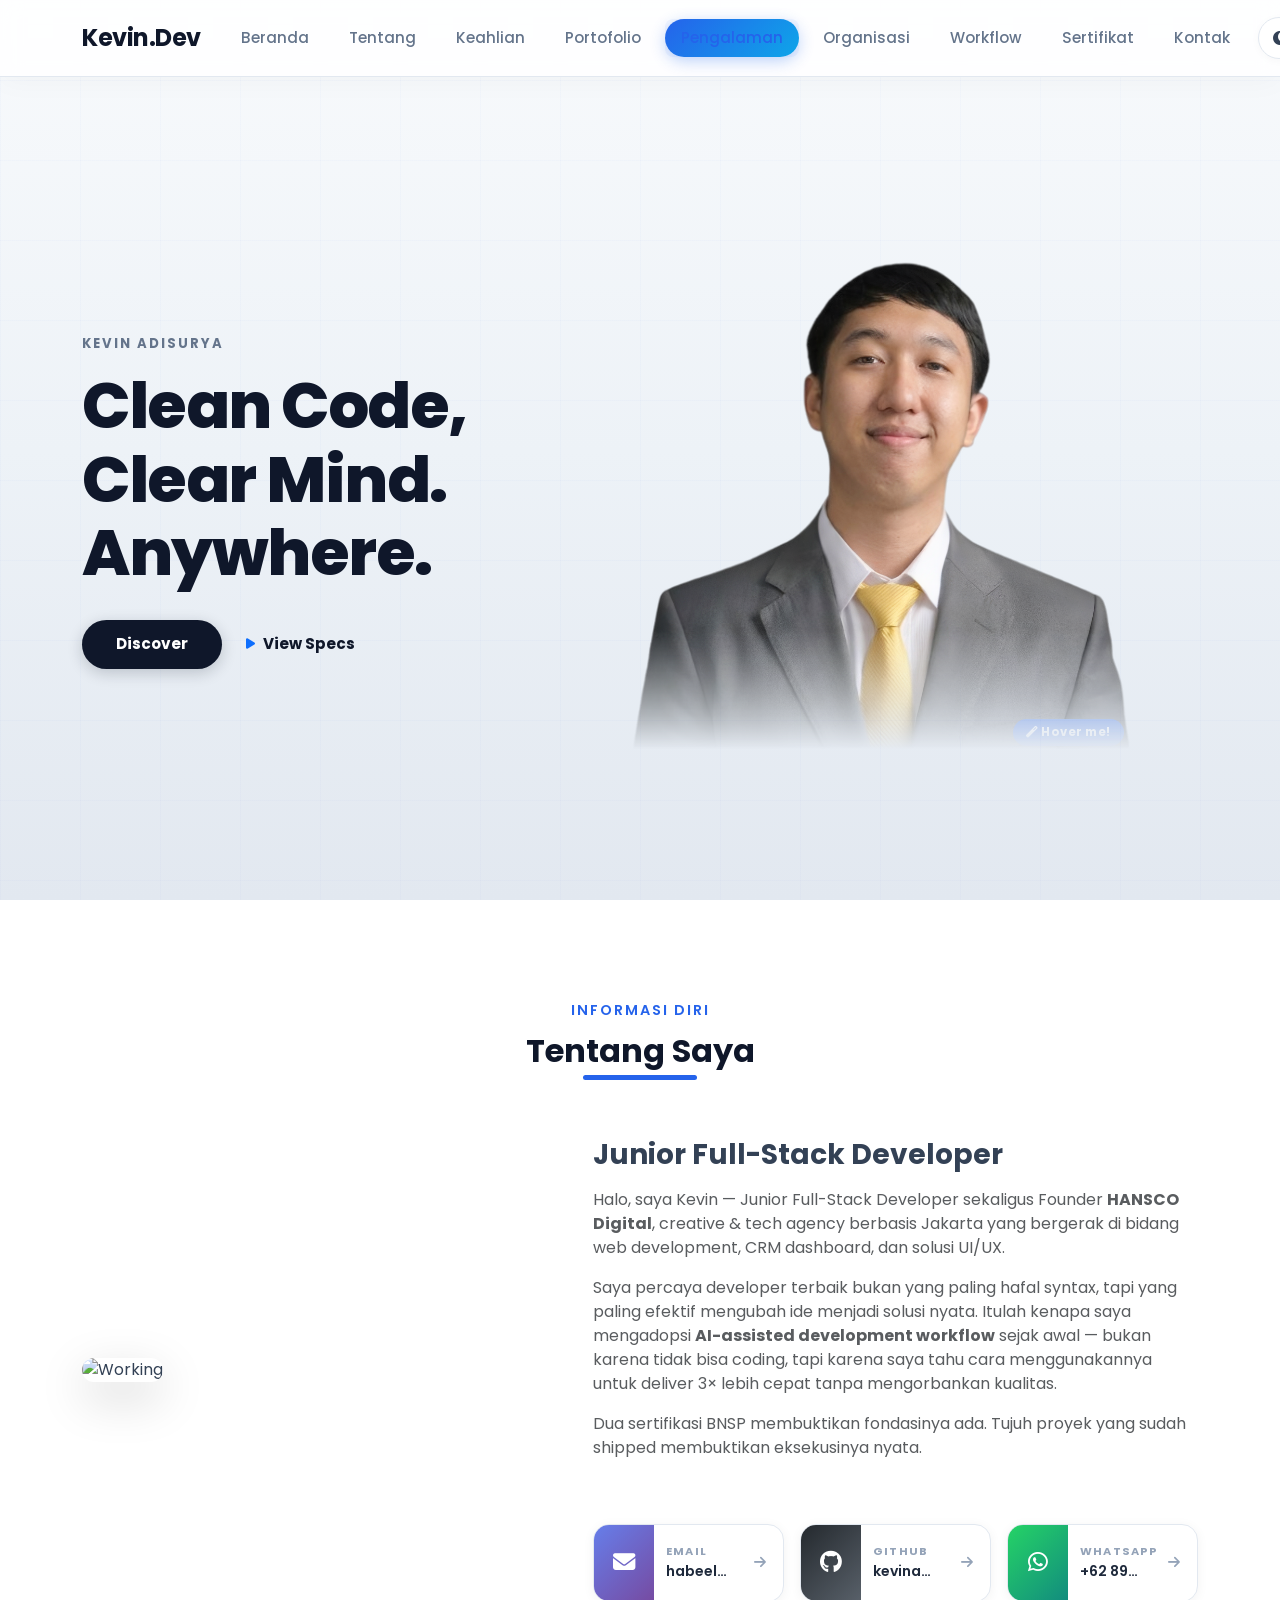
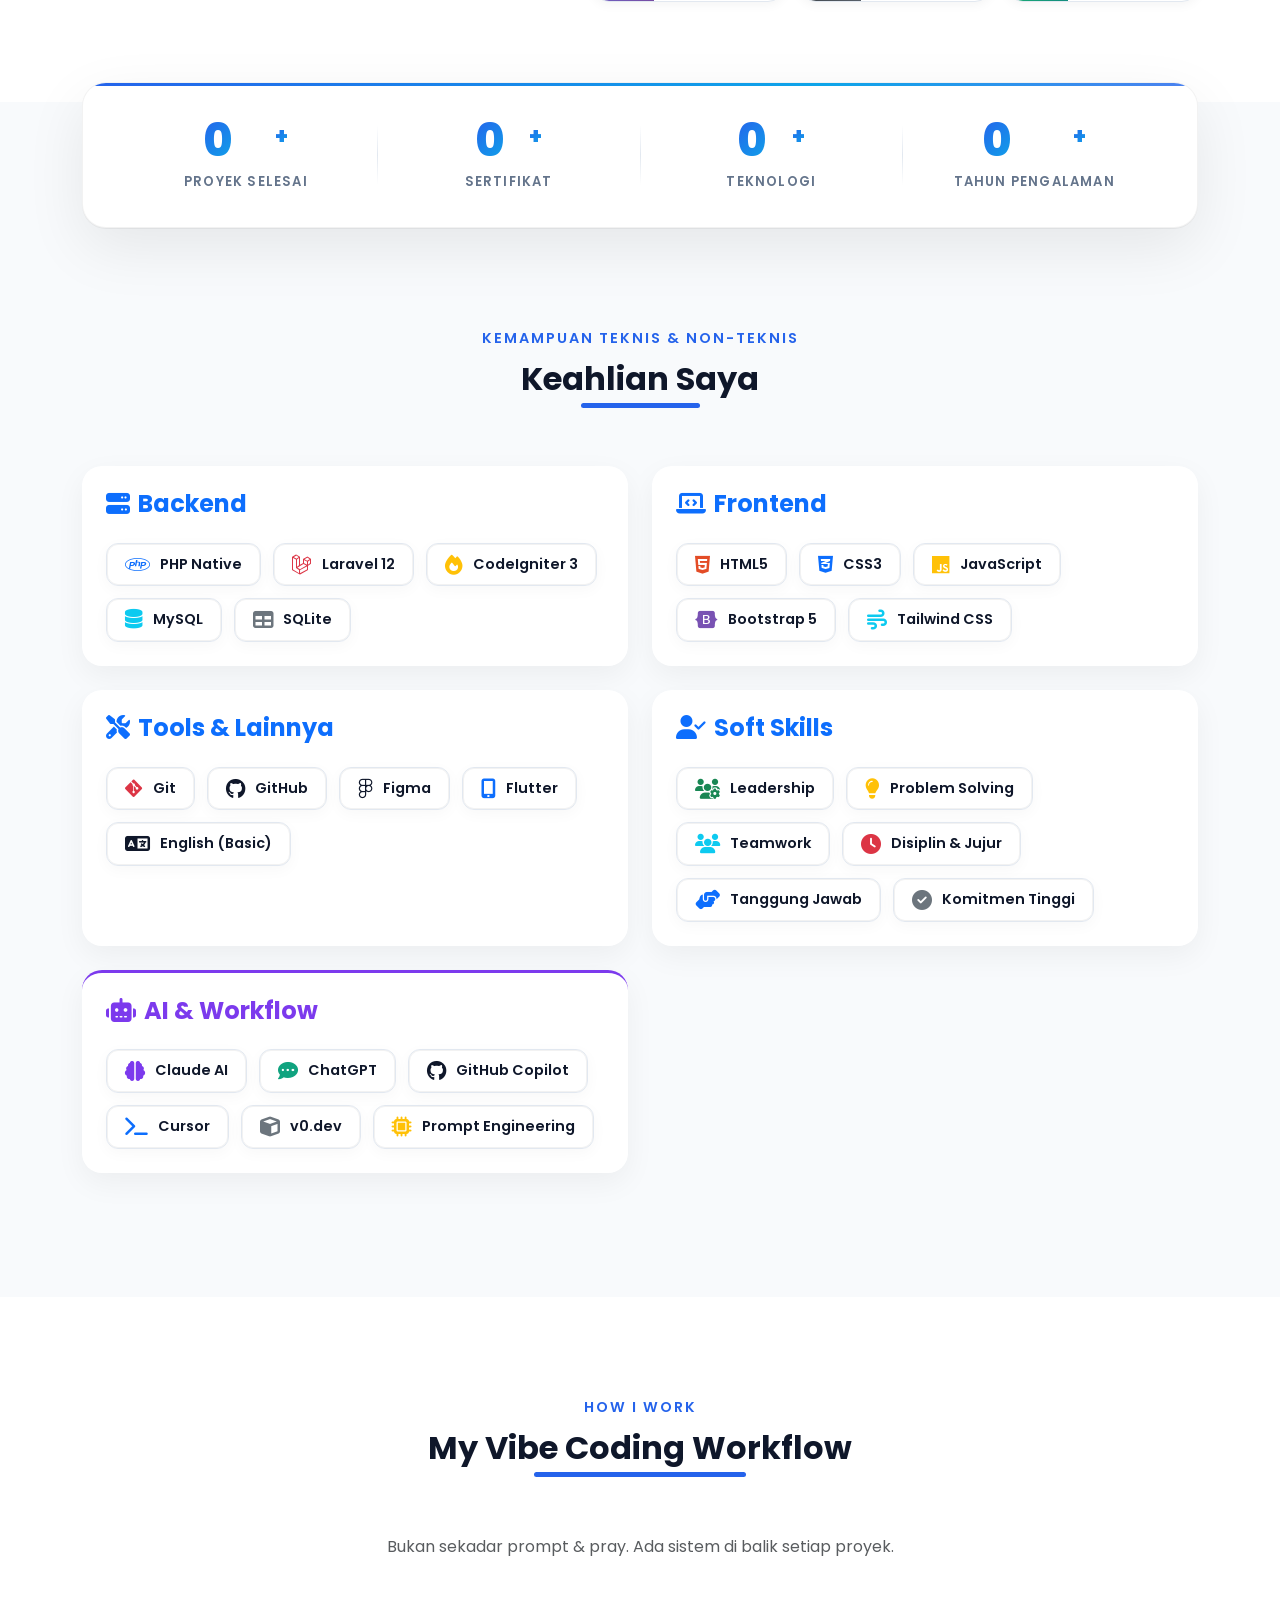
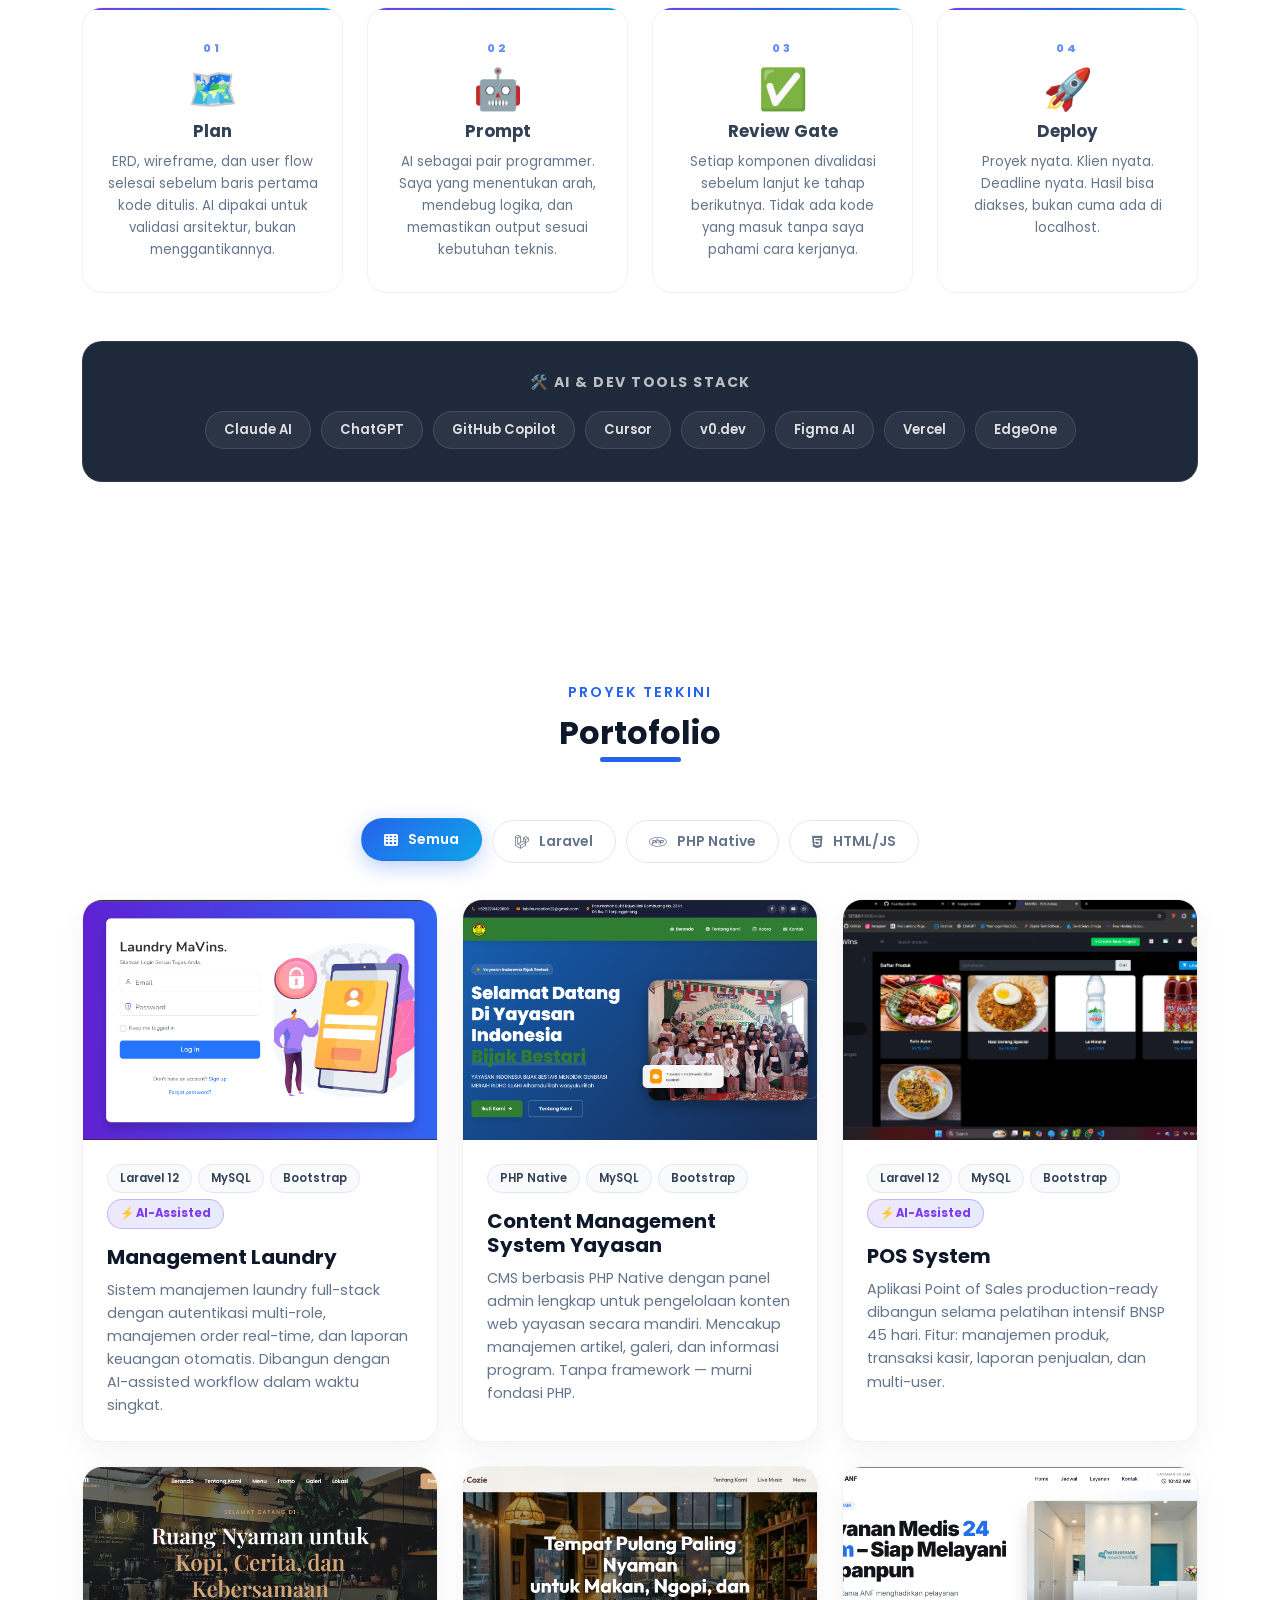
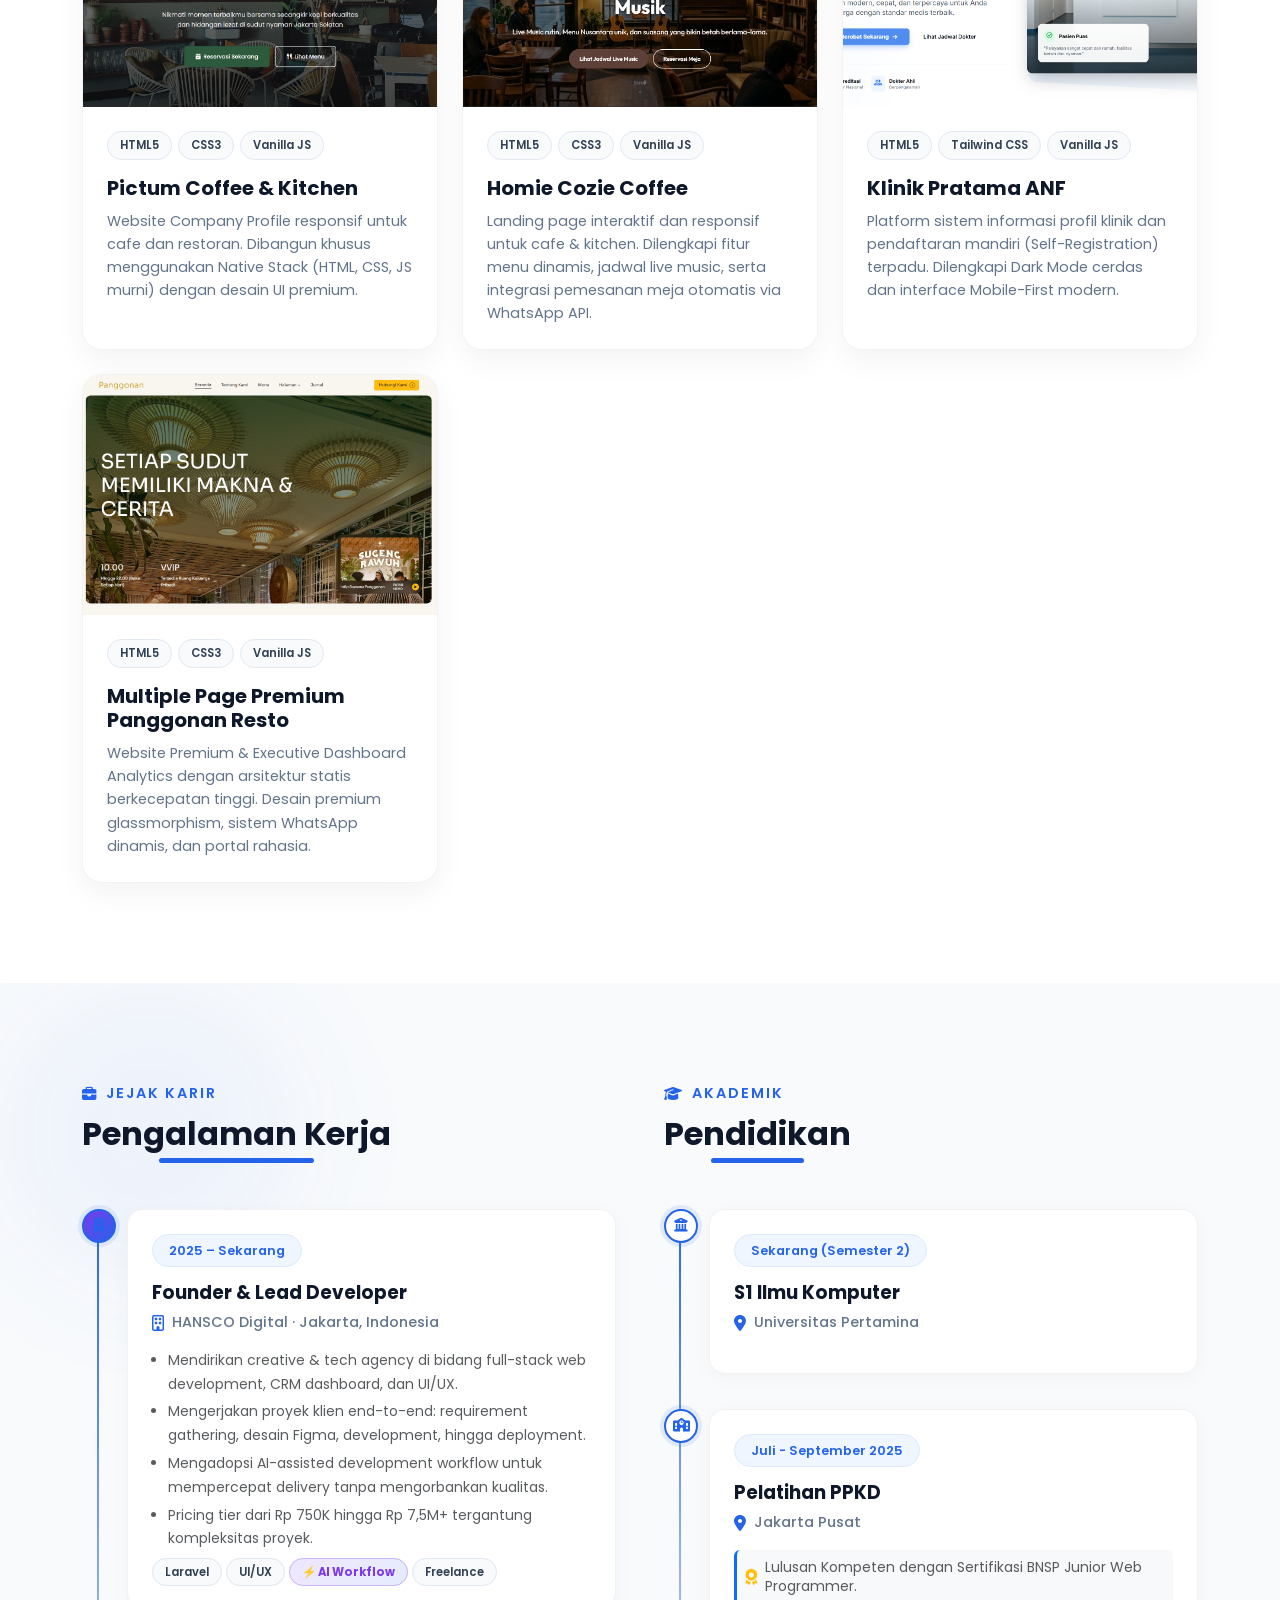
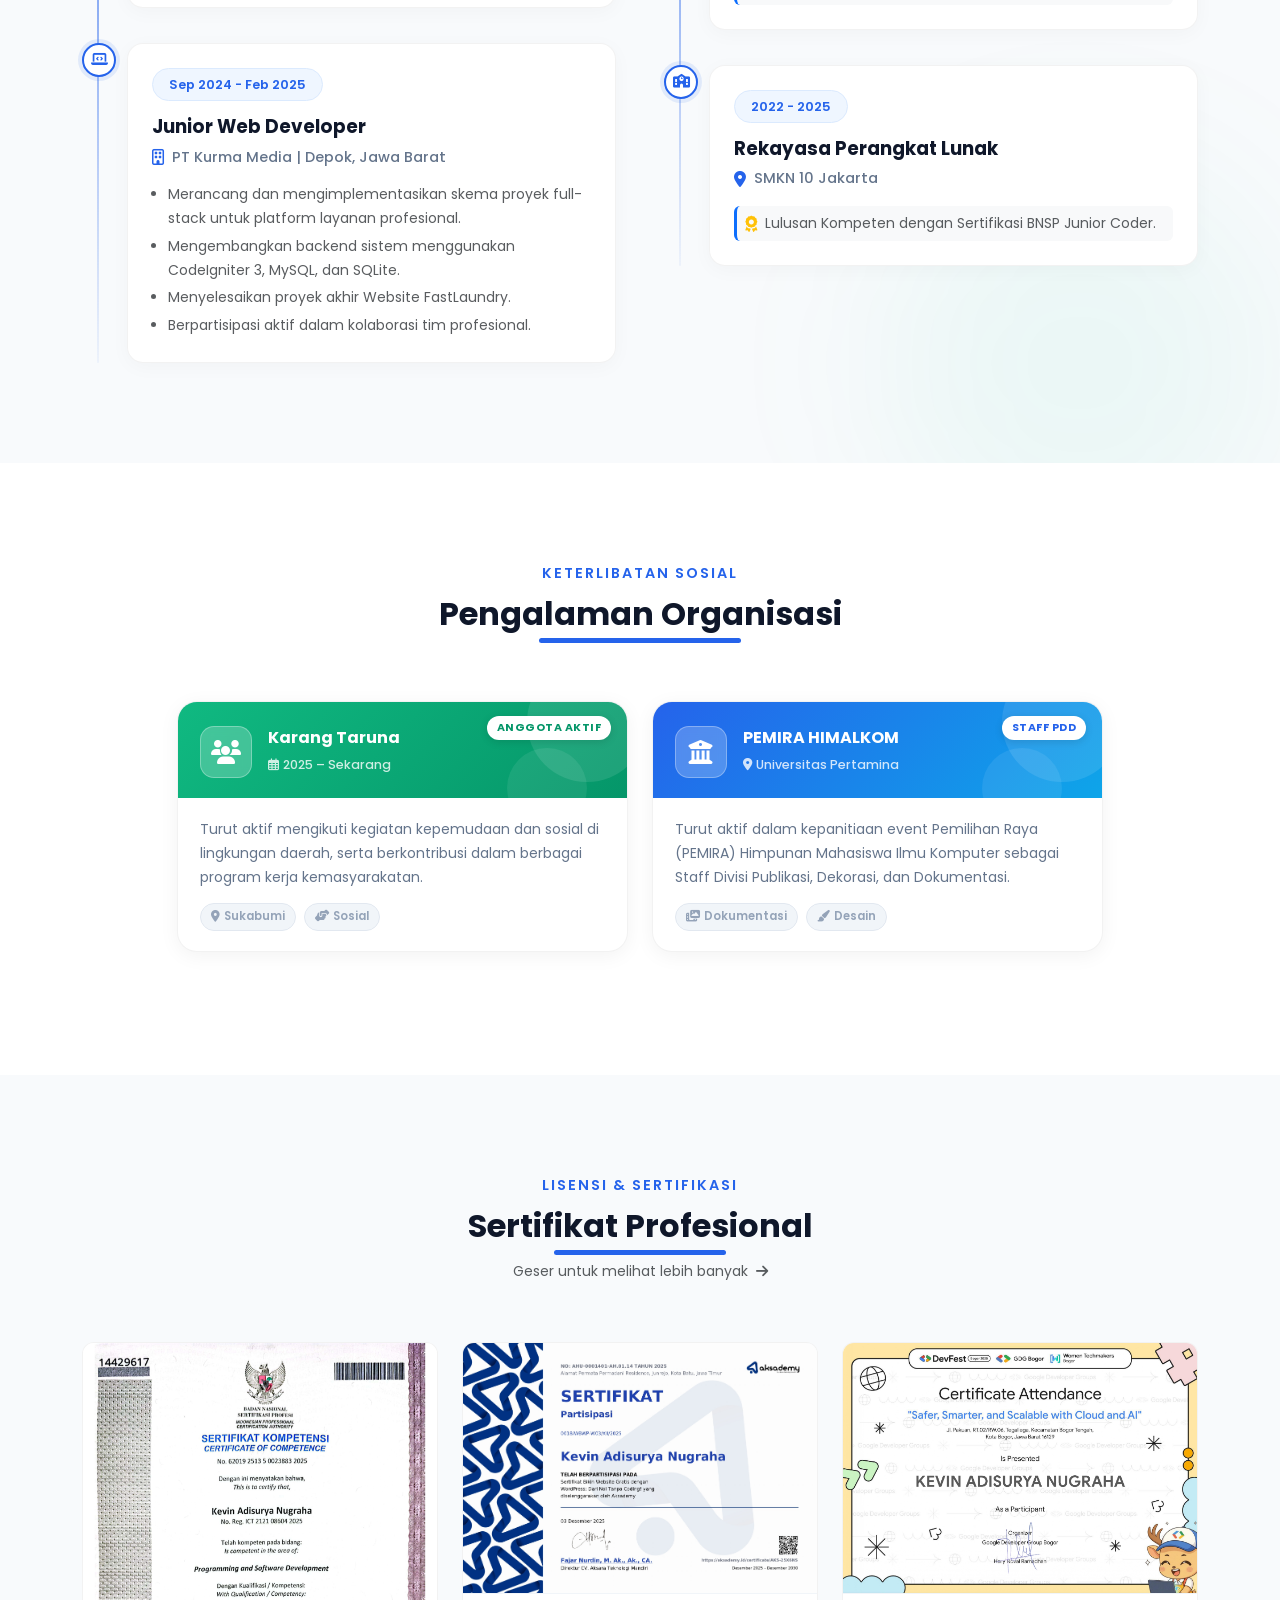
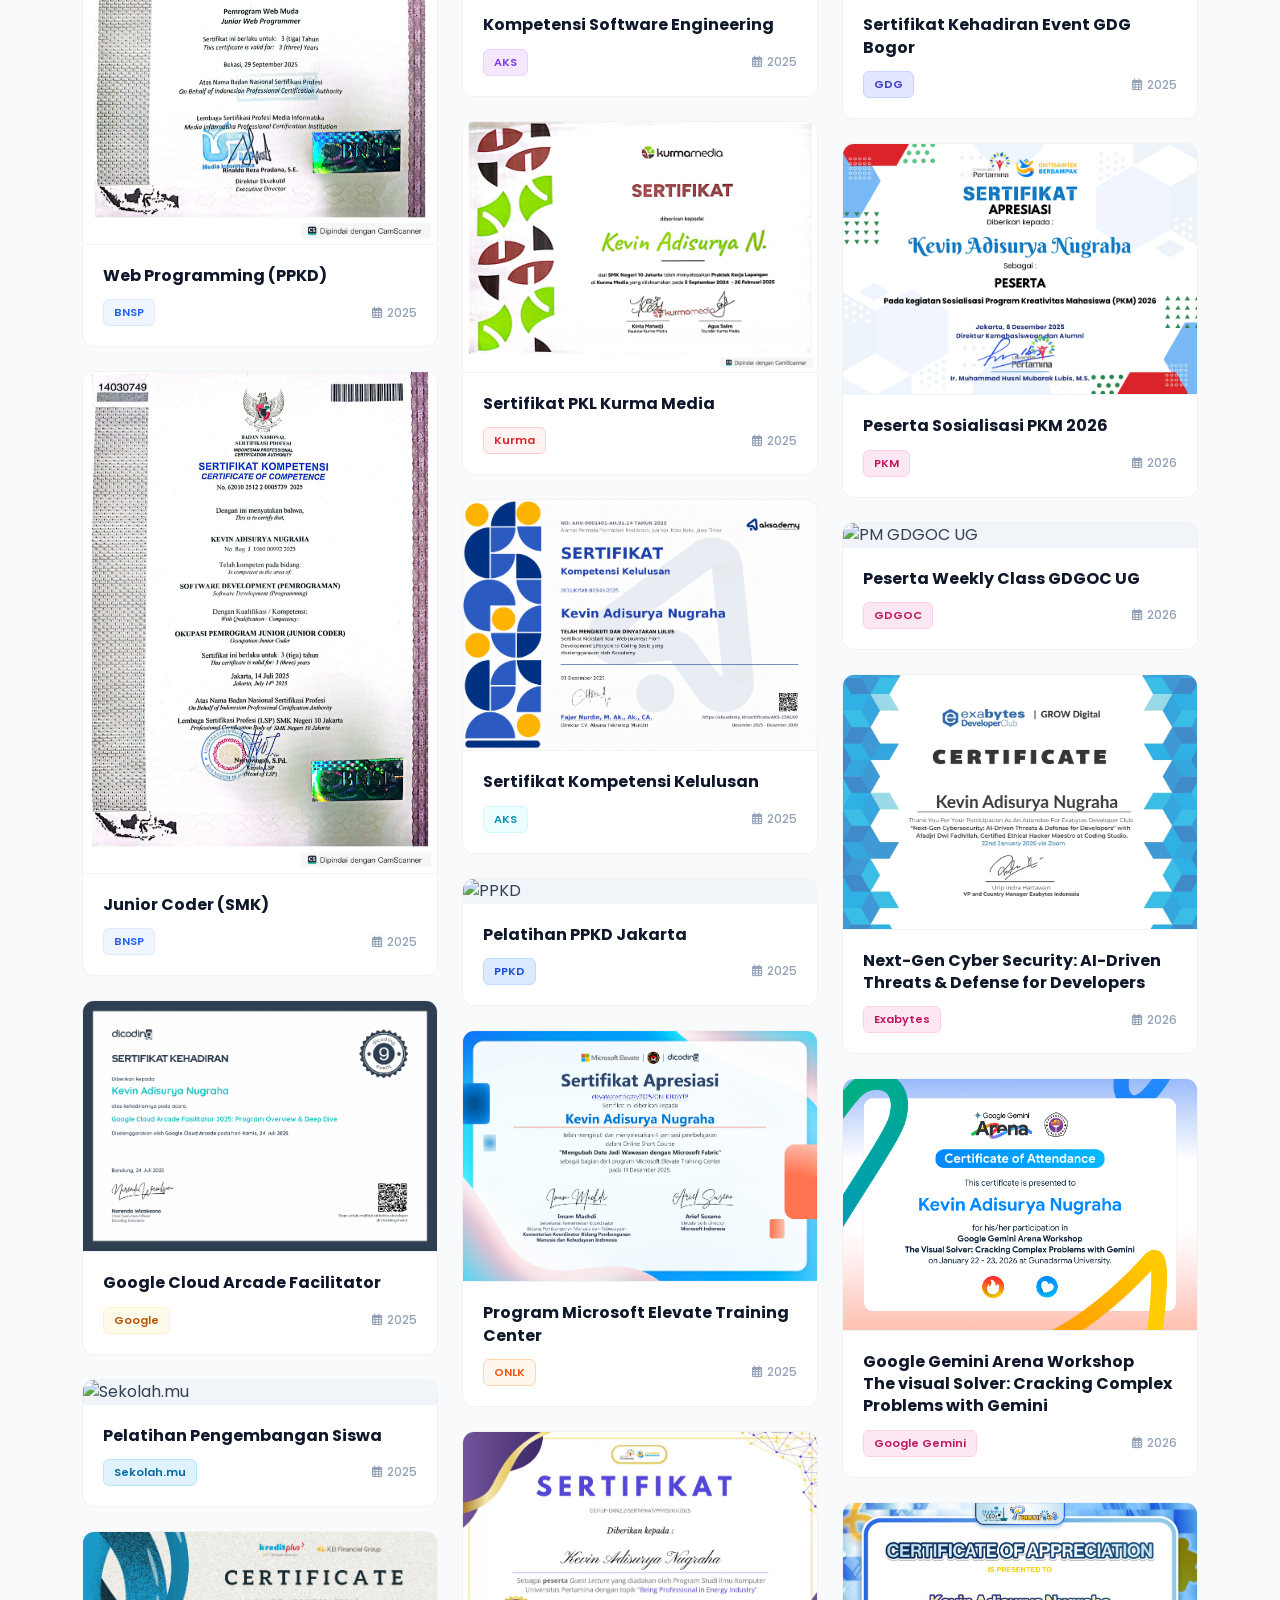
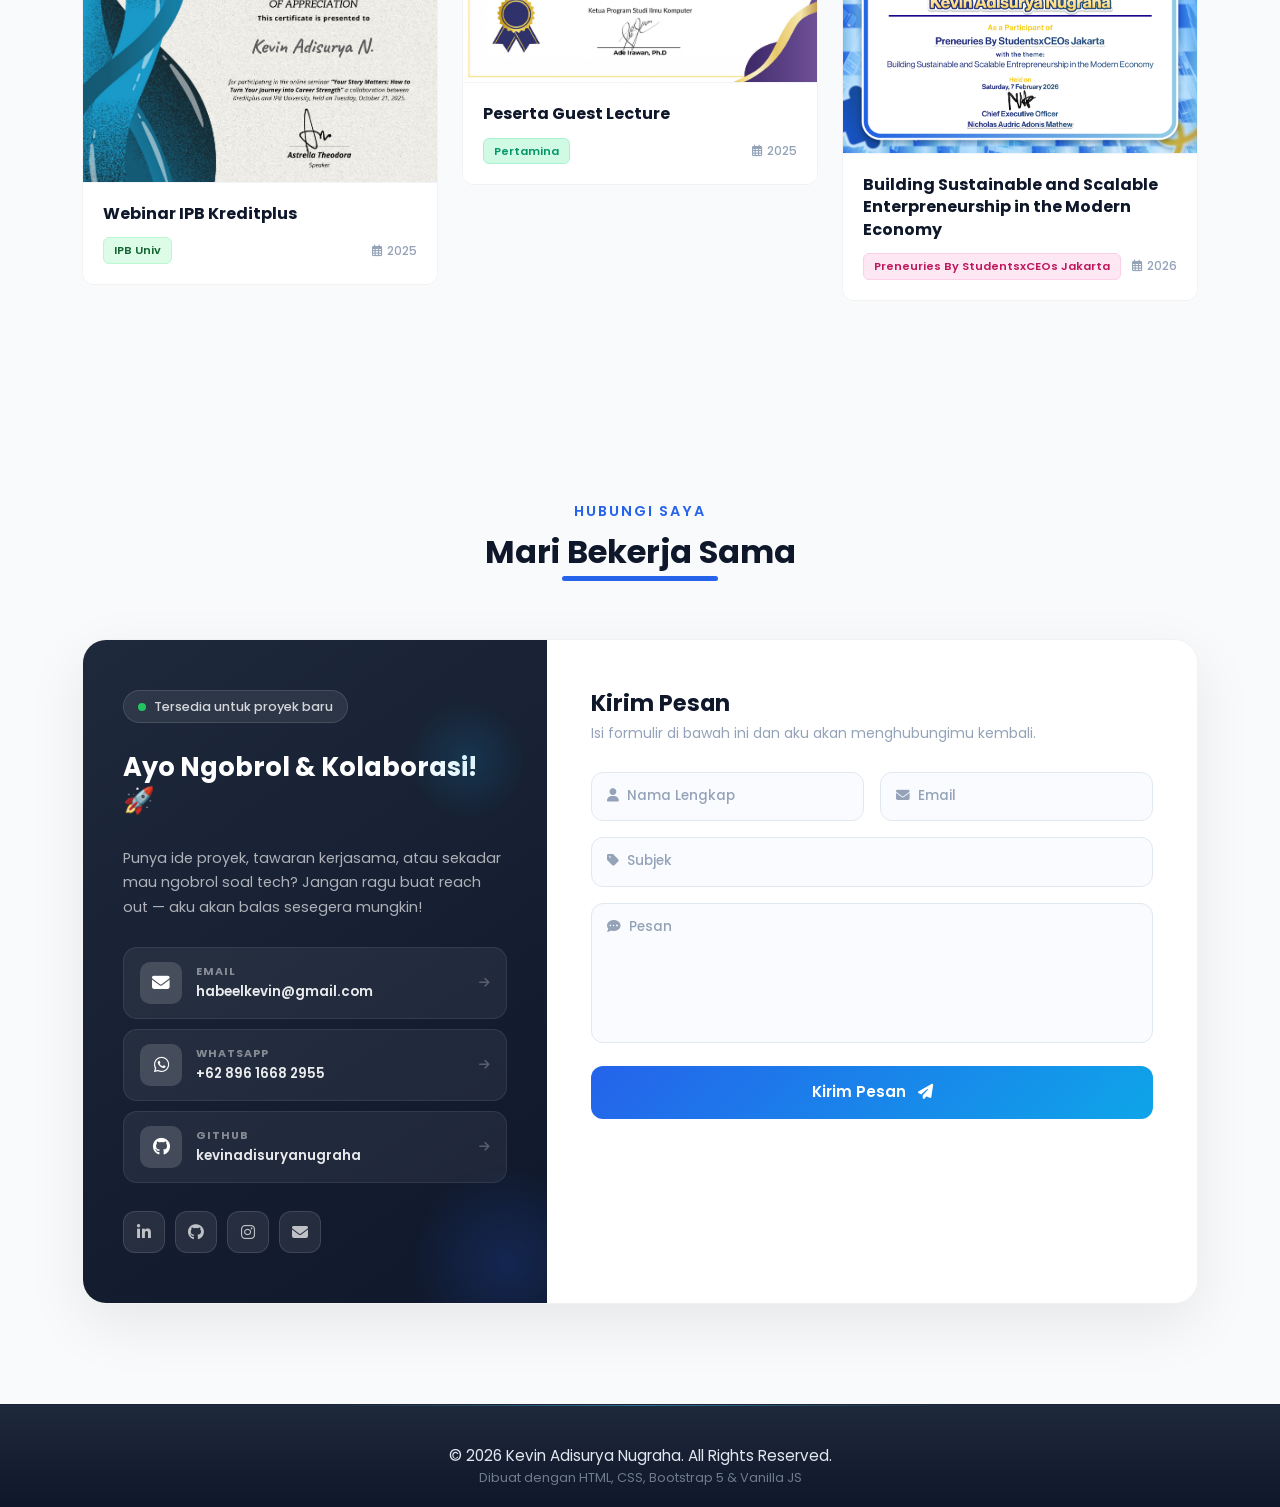
==== commit 207f909f: "revert: restore original navbar html and css styling, keeping clean pureflow hero section layout" ====
--- a/index.html
+++ b/index.html
@@ -90,15 +90,11 @@
   </head>
   <body data-bs-spy="scroll" data-bs-target=".navbar" data-bs-offset="85" style="position: relative">
     <!-- Navbar -->
-    <!-- Navbar -->
     <nav class="navbar navbar-expand-lg fixed-top">
-      <div class="container navbar-container">
-        <!-- Logo -->
-        <a class="navbar-brand" href="#">
-          Kevin<span style="color: var(--primary-color)">.Dev</span>
-        </a>
-        
-        <!-- Toggle button for mobile -->
+      <div class="container">
+        <a class="navbar-brand" href="#"
+          >Kevin<span style="color: var(--secondary-color)">.Dev</span></a
+        >
         <button
           class="navbar-toggler"
           type="button"
@@ -107,43 +103,47 @@
         >
           <span class="navbar-toggler-icon"></span>
         </button>
-        
-        <!-- Navbar collapse menu -->
-        <div class="collapse navbar-collapse" id="navbarNav">
-          <!-- Center menu wrapper -->
-          <div class="navbar-center-pill mx-auto">
-            <ul class="navbar-nav">
-              <li class="nav-item">
-                <a class="nav-link" href="#home">Beranda</a>
-              </li>
-              <li class="nav-item">
-                <a class="nav-link" href="#about">Tentang</a>
-              </li>
-              <li class="nav-item">
-                <a class="nav-link" href="#portfolio">Portofolio</a>
-              </li>
-              <li class="nav-item">
-                <a class="nav-link" href="#experience">Pengalaman</a>
-              </li>
-              <li class="nav-item">
-                <a class="nav-link" href="#contact">Kontak</a>
-              </li>
-            </ul>
-          </div>
-          
-          <!-- Right side status indicator & theme toggle -->
-          <div class="navbar-right-status d-flex align-items-center gap-3">
-            <a href="#contact" class="status-btn">
-              <span class="status-dot"></span>Open for Work
-            </a>
-            <button class="theme-toggle" id="themeToggle" aria-label="Toggle dark mode">
-              <i class="fas fa-moon"></i>
-              <i class="fas fa-sun"></i>
-            </button>
-          </div>
+        <div
+          class="collapse navbar-collapse justify-content-end"
+          id="navbarNav"
+        >
+          <ul class="navbar-nav">
+            <li class="nav-item">
+              <a class="nav-link" href="#home">Beranda</a>
+            </li>
+            <li class="nav-item">
+              <a class="nav-link" href="#about">Tentang</a>
+            </li>
+            <li class="nav-item">
+              <a class="nav-link" href="#skills">Keahlian</a>
+            </li>
+            <li class="nav-item">
+              <a class="nav-link" href="#portfolio">Portofolio</a>
+            </li>
+            <li class="nav-item">
+              <a class="nav-link" href="#experience">Pengalaman</a>
+            </li>
+            <li class="nav-item">
+              <a class="nav-link" href="#organization">Organisasi</a>
+            </li>
+            <li class="nav-item">
+              <a class="nav-link" href="#workflow">Workflow</a>
+            </li>
+            <li class="nav-item">
+              <a class="nav-link" href="#certificates">Sertifikat</a>
+            </li>
+            <li class="nav-item">
+              <a class="nav-link" href="#contact">Kontak</a>
+            </li>
+          </ul>
+          <button class="theme-toggle" id="themeToggle" aria-label="Toggle dark mode">
+            <i class="fas fa-moon"></i>
+            <i class="fas fa-sun"></i>
+          </button>
         </div>
       </div>
     </nav>
+
 
     <!-- HERO SECTION (PUREFLOW CLEAN LAYOUT) -->
     <section id="home">
--- a/style.css
+++ b/style.css
@@ -253,107 +253,42 @@
    PUREFLOW LAYOUT NAVBAR & HERO STYLING (THEME AWARE)
    ===================================================== */
 
-/* --- Sleek Floating Pill Navbar --- */
+/* --- Navbar Styling --- */
 .navbar {
-  background: transparent;
-  backdrop-filter: none;
-  border-bottom: none;
+  background: var(--nav-bg);
+  backdrop-filter: blur(10px);
+  border-bottom: 1px solid var(--border-color);
   transition: all 0.3s ease;
-  padding: 20px 0;
-}
-
-/* Scrolled state */
+}
+
 .navbar.scrolled {
-  padding: 12px 0;
-  background: rgba(255, 255, 255, 0.7);
-  backdrop-filter: blur(15px);
-  box-shadow: 0 4px 30px rgba(0, 0, 0, 0.03);
-}
-
-[data-theme="dark"] .navbar.scrolled {
-  background: rgba(11, 17, 33, 0.7);
-  box-shadow: 0 4px 30px rgba(0, 0, 0, 0.2);
-}
-
-.navbar-container {
-  display: flex;
-  align-items: center;
-  justify-content: space-between;
-}
-
-/* Center Pill Nav Menu */
-.navbar-center-pill {
-  background: #0f172a; /* Solid dark slate for premium mockup contrast */
-  border-radius: 30px;
-  padding: 5px 12px;
-  display: flex;
-  align-items: center;
-  box-shadow: 0 10px 30px rgba(0, 0, 0, 0.15);
-}
-
-.navbar-center-pill .navbar-nav {
-  display: flex;
-  flex-direction: row;
-  align-items: center;
-  gap: 4px;
-}
-
-.navbar-center-pill .nav-link {
-  color: rgba(255, 255, 255, 0.65) !important;
-  font-size: 0.88rem;
+  background: var(--nav-scrolled);
+  box-shadow: var(--shadow-md);
+  padding-top: 12px !important;
+  padding-bottom: 12px !important;
+}
+
+.navbar-brand {
+  font-size: 1.5rem;
+  font-weight: 700;
+  color: var(--secondary-color) !important;
+  letter-spacing: -0.5px;
+}
+
+.navbar-nav .nav-link {
+  color: var(--text-secondary) !important;
   font-weight: 500;
-  padding: 8px 18px !important;
-  border-radius: 30px;
+  padding: 8px 16px !important;
   transition: all 0.25s ease;
-  text-align: center;
-}
-
-.navbar-center-pill .nav-link:hover {
-  color: #ffffff !important;
-}
-
-/* Active Page Pill (Bootstrap Scrollspy Integration) */
-.navbar-center-pill .nav-link.active {
-  background: #ffffff;
-  color: #0f172a !important;
-  font-weight: 600;
-}
-
-/* Right Status Pill Button */
-.status-btn {
-  background: #0f172a;
-  color: #ffffff !important;
-  border-radius: 30px;
-  padding: 9px 20px;
-  font-weight: 600;
-  font-size: 0.88rem;
-  display: inline-flex;
-  align-items: center;
-  gap: 8px;
-  text-decoration: none;
-  border: 1px solid rgba(255, 255, 255, 0.1);
-  box-shadow: 0 4px 15px rgba(0, 0, 0, 0.1);
-  transition: all 0.25s ease;
-}
-
-.status-btn:hover {
-  transform: translateY(-1px);
-  box-shadow: 0 6px 20px rgba(0, 0, 0, 0.2);
-}
-
-.status-dot {
-  width: 8px;
-  height: 8px;
-  border-radius: 50%;
-  background-color: #22c55e; /* green indicator */
-  box-shadow: 0 0 8px #22c55e;
-  animation: pulse-green-dot 2s infinite;
-}
-
-@keyframes pulse-green-dot {
-  0%, 100% { transform: scale(1); opacity: 1; }
-  50% { transform: scale(1.3); opacity: 0.6; }
-}
+  border-radius: 8px;
+}
+
+.navbar-nav .nav-link:hover,
+.navbar-nav .nav-link.active {
+  color: var(--primary-color) !important;
+  background: rgba(var(--primary-rgb), 0.05);
+}
+
 
 /* --- Hero Layout (#home) --- */
 #home {
@@ -670,46 +605,7 @@
   box-shadow: 0 8px 20px rgba(var(--primary-rgb), 0.3);
 }
 
-/* Responsive */
-@media (max-width: 991px) {
-  .navbar-center-pill {
-    background: #0f172a;
-    border-radius: 20px;
-    padding: 10px 15px;
-    margin-top: 15px;
-    width: 100%;
-    box-shadow: none;
-  }
-
-  .navbar-center-pill .navbar-nav {
-    flex-direction: column;
-    gap: 4px;
-    width: 100%;
-  }
-
-  .navbar-center-pill .nav-link {
-    text-align: center;
-    width: 100%;
-    padding: 10px 0 !important;
-  }
-
-  .navbar-center-pill .nav-link.active {
-    background: #ffffff;
-    color: #0f172a !important;
-  }
-
-  .navbar-right-status {
-    margin-top: 15px;
-    justify-content: center;
-    width: 100%;
-  }
-
-  .status-btn {
-    width: 100%;
-    max-width: 280px;
-    justify-content: center;
-  }
-}
+
 
 /* Responsive for Mobile */
 @media (max-width: 768px) {
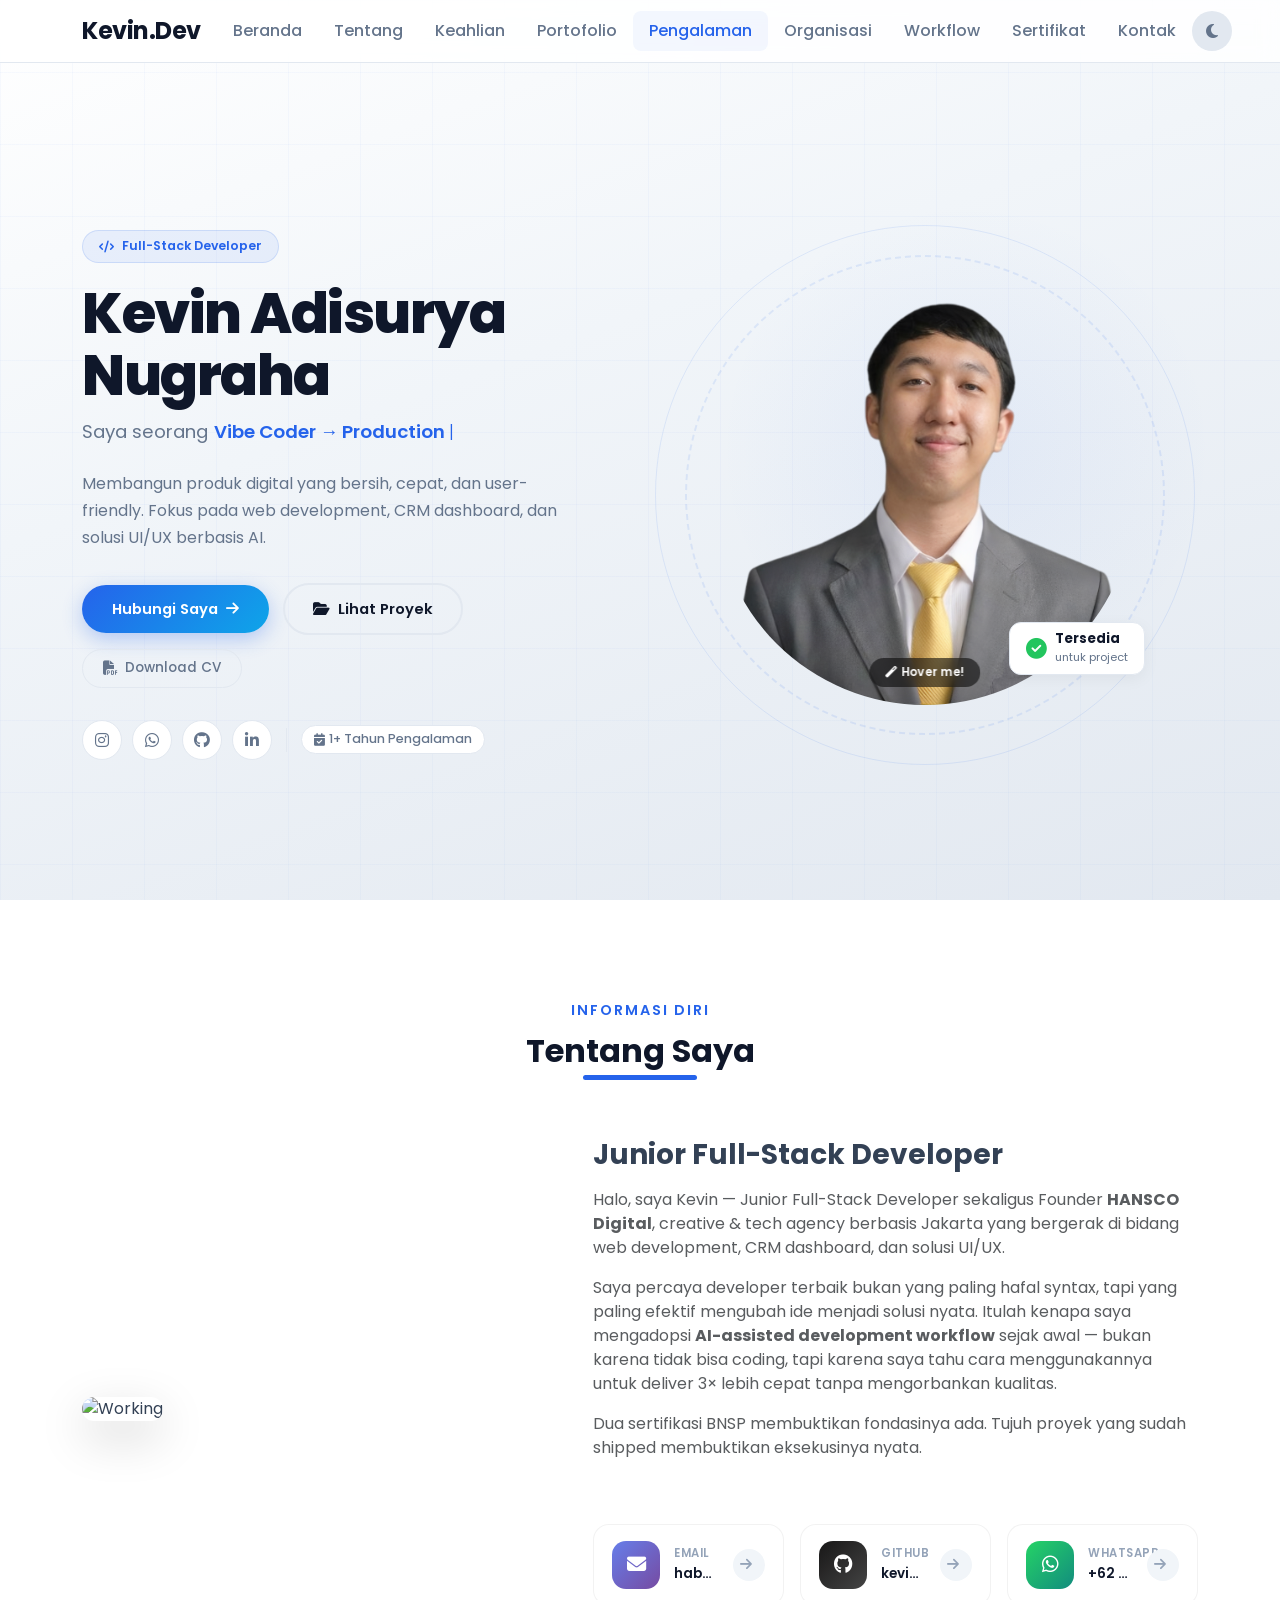
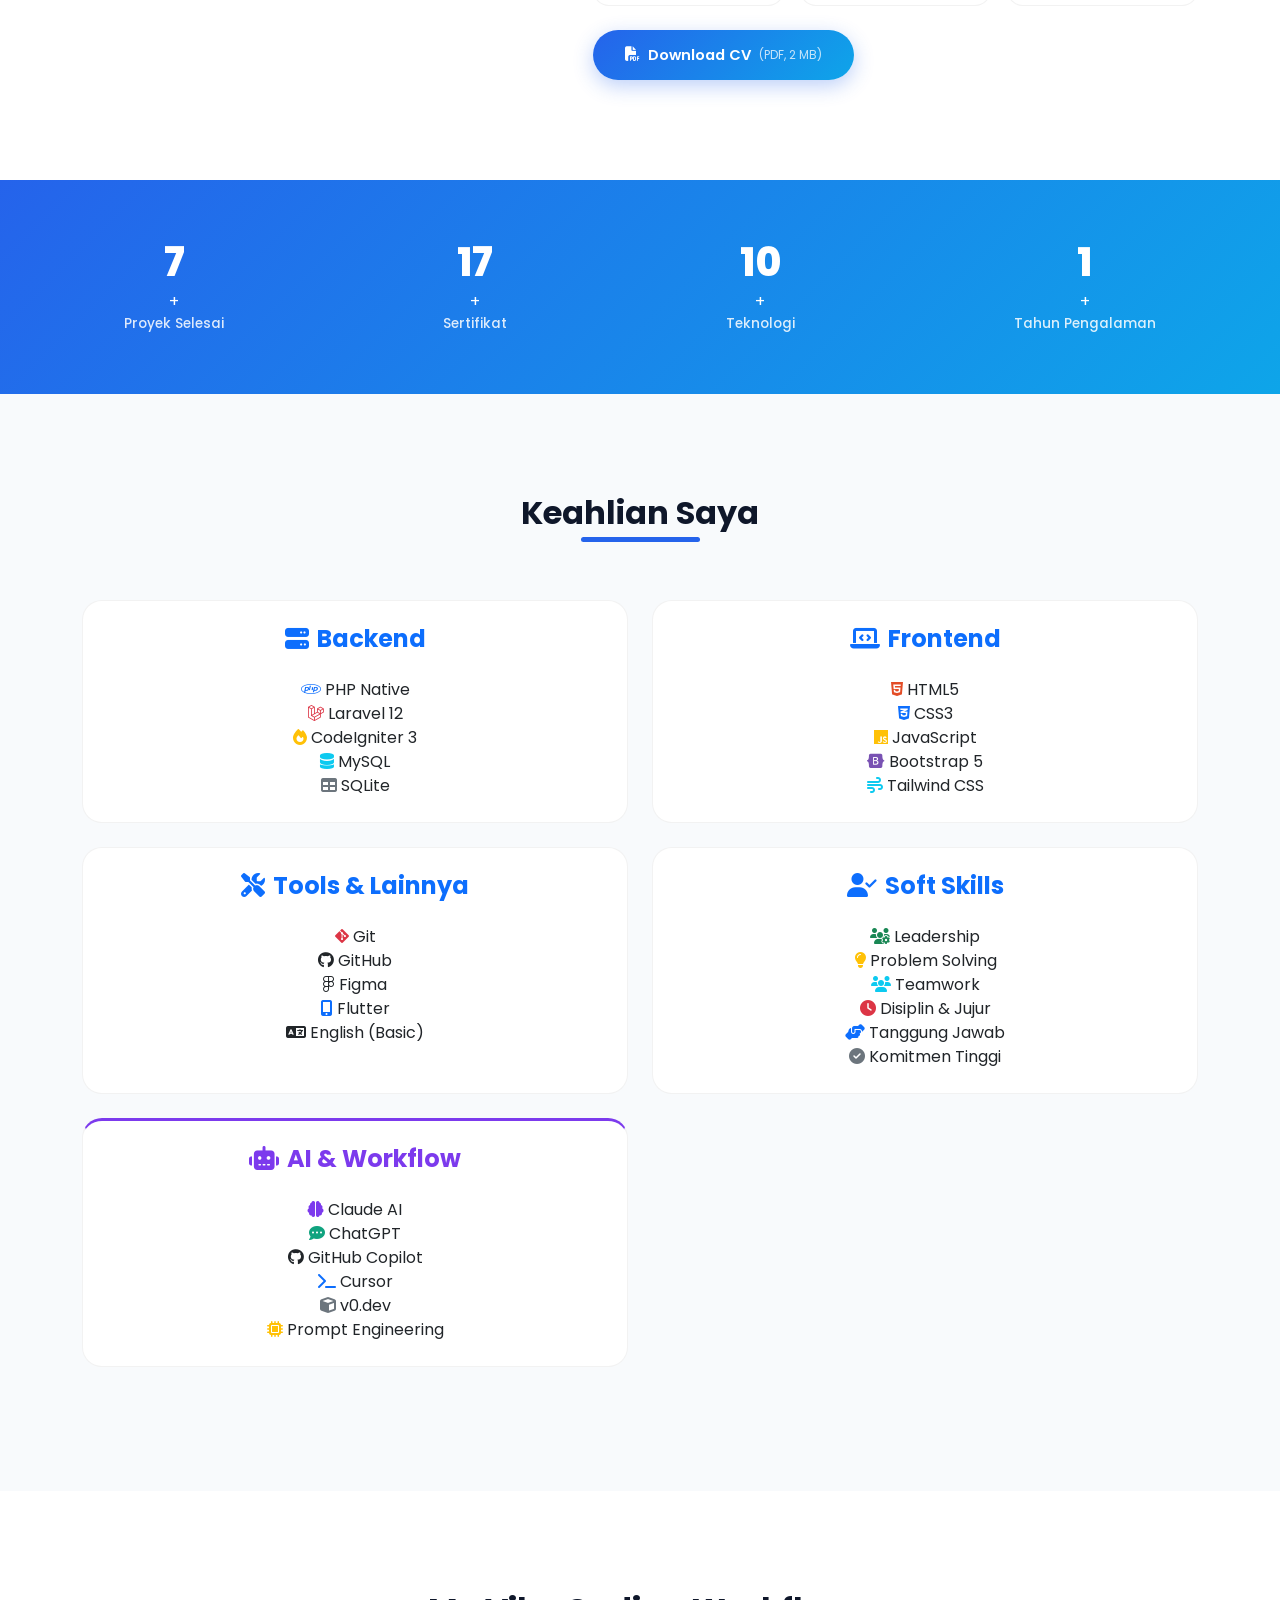
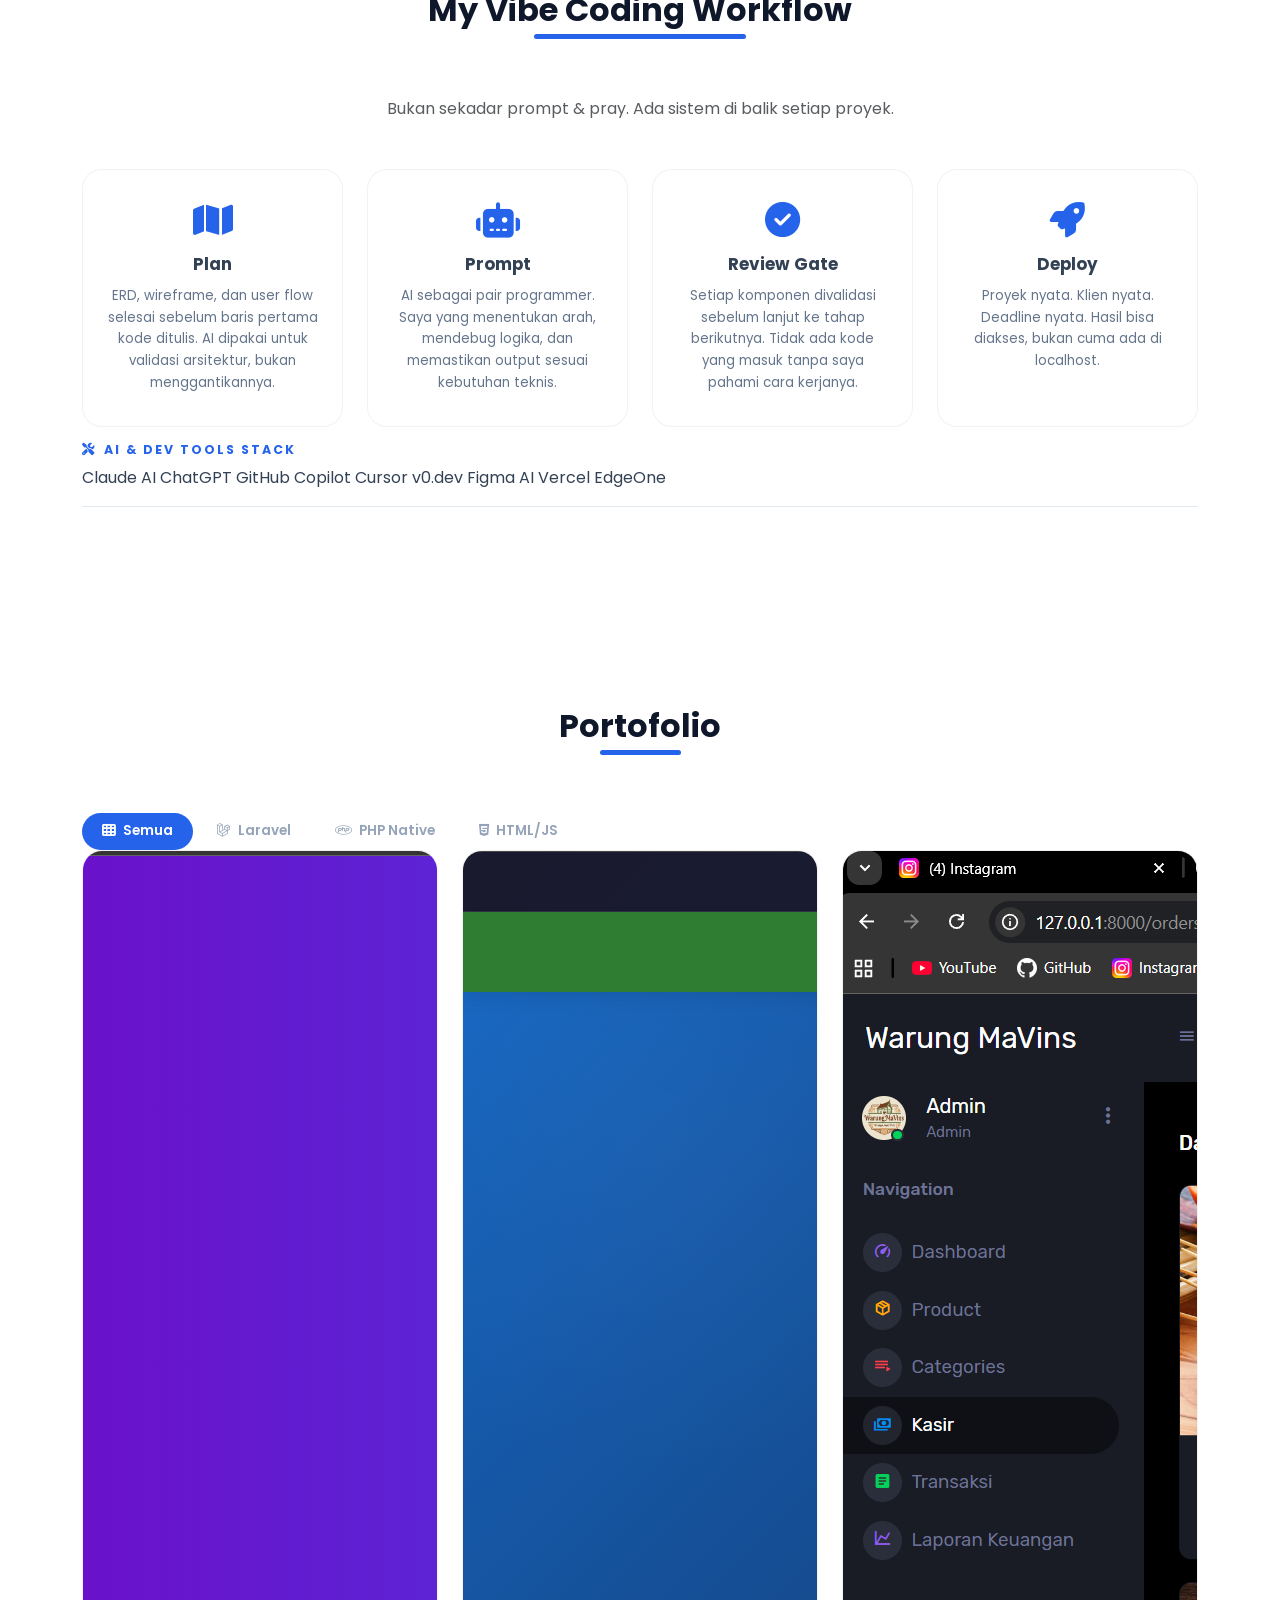
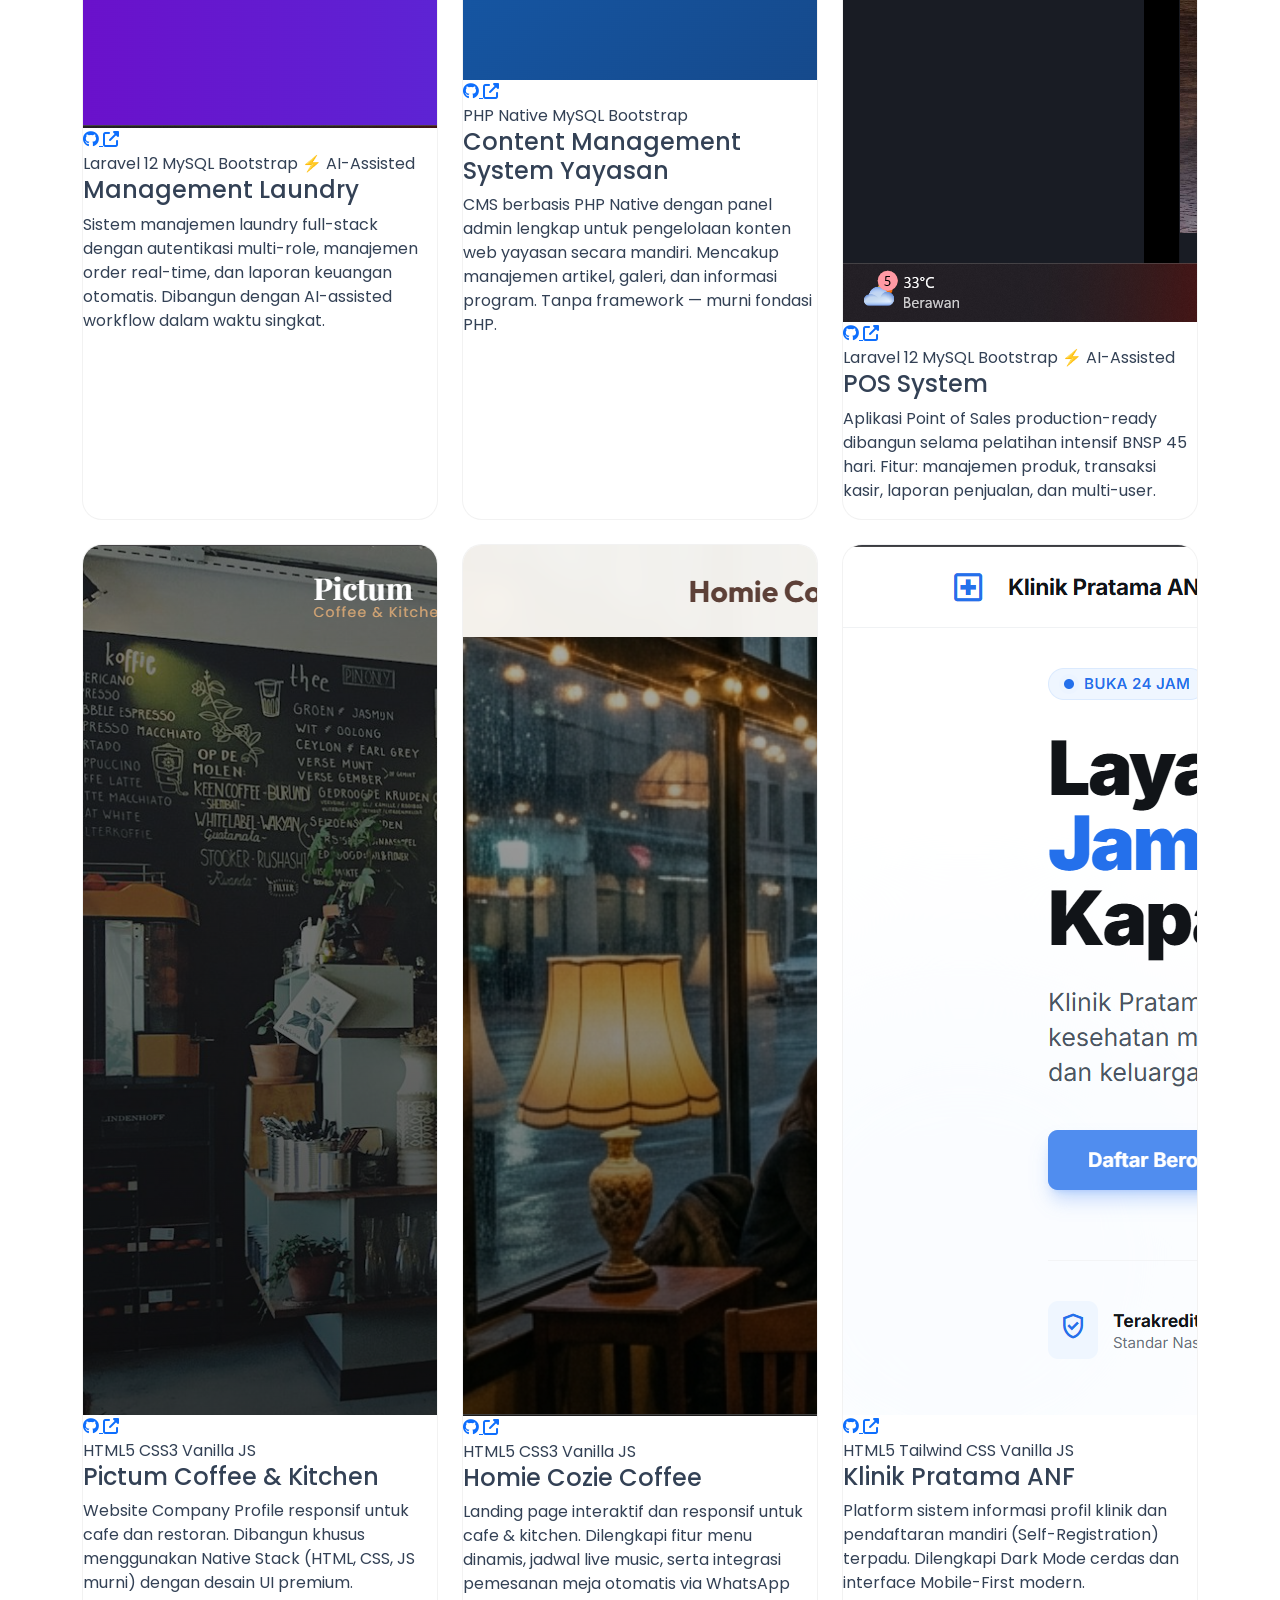
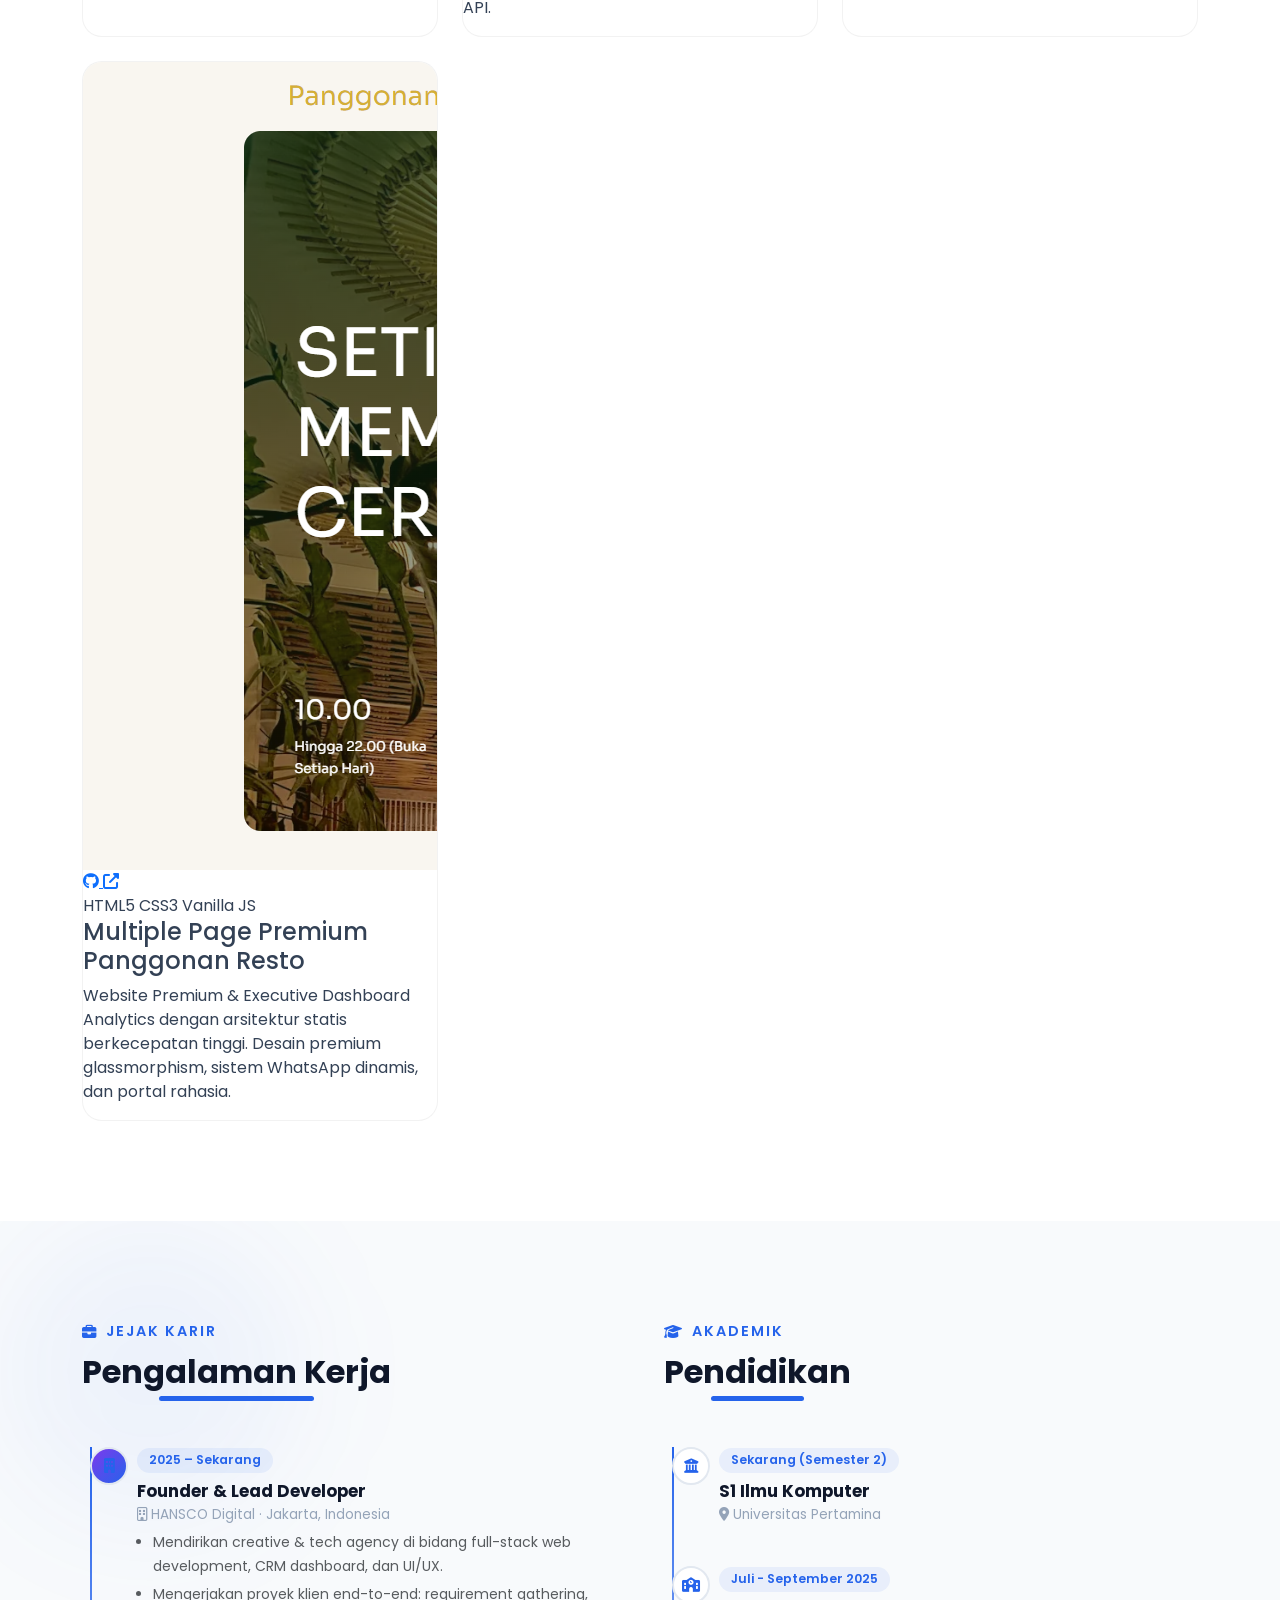
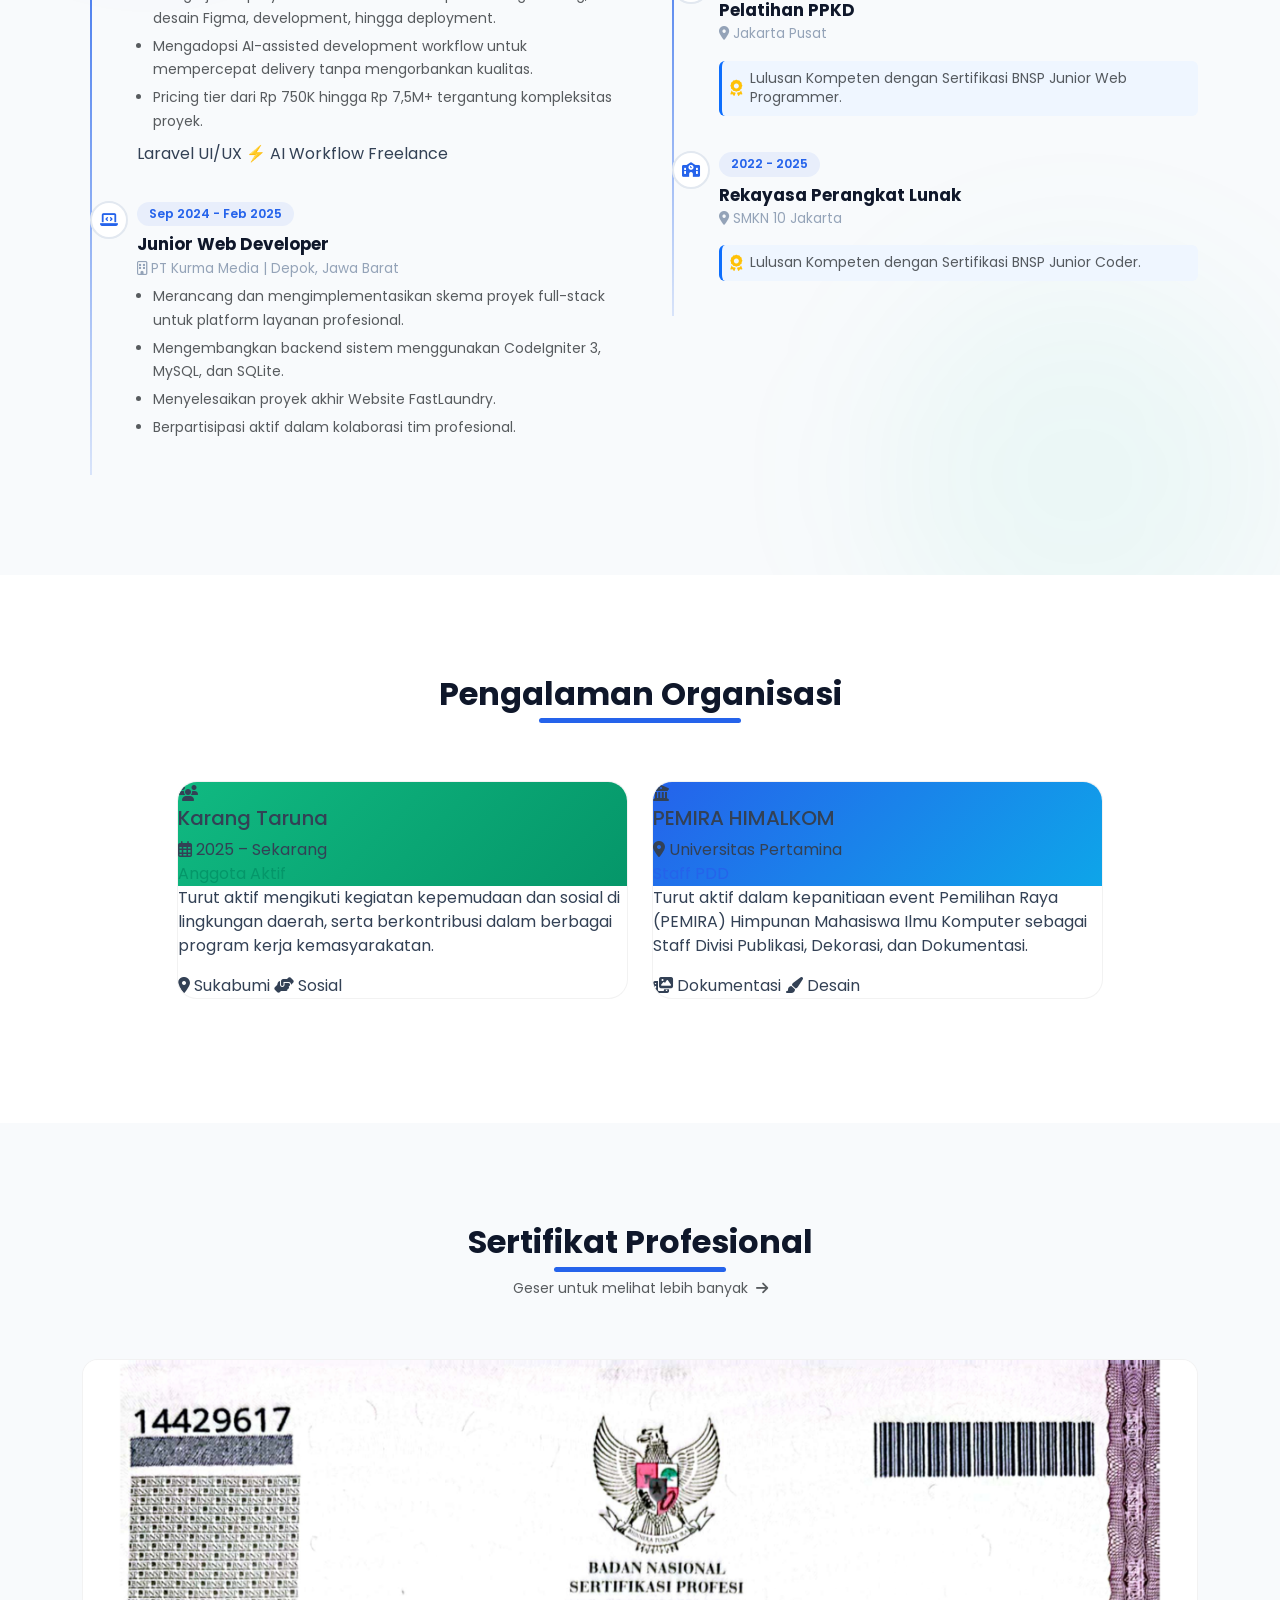
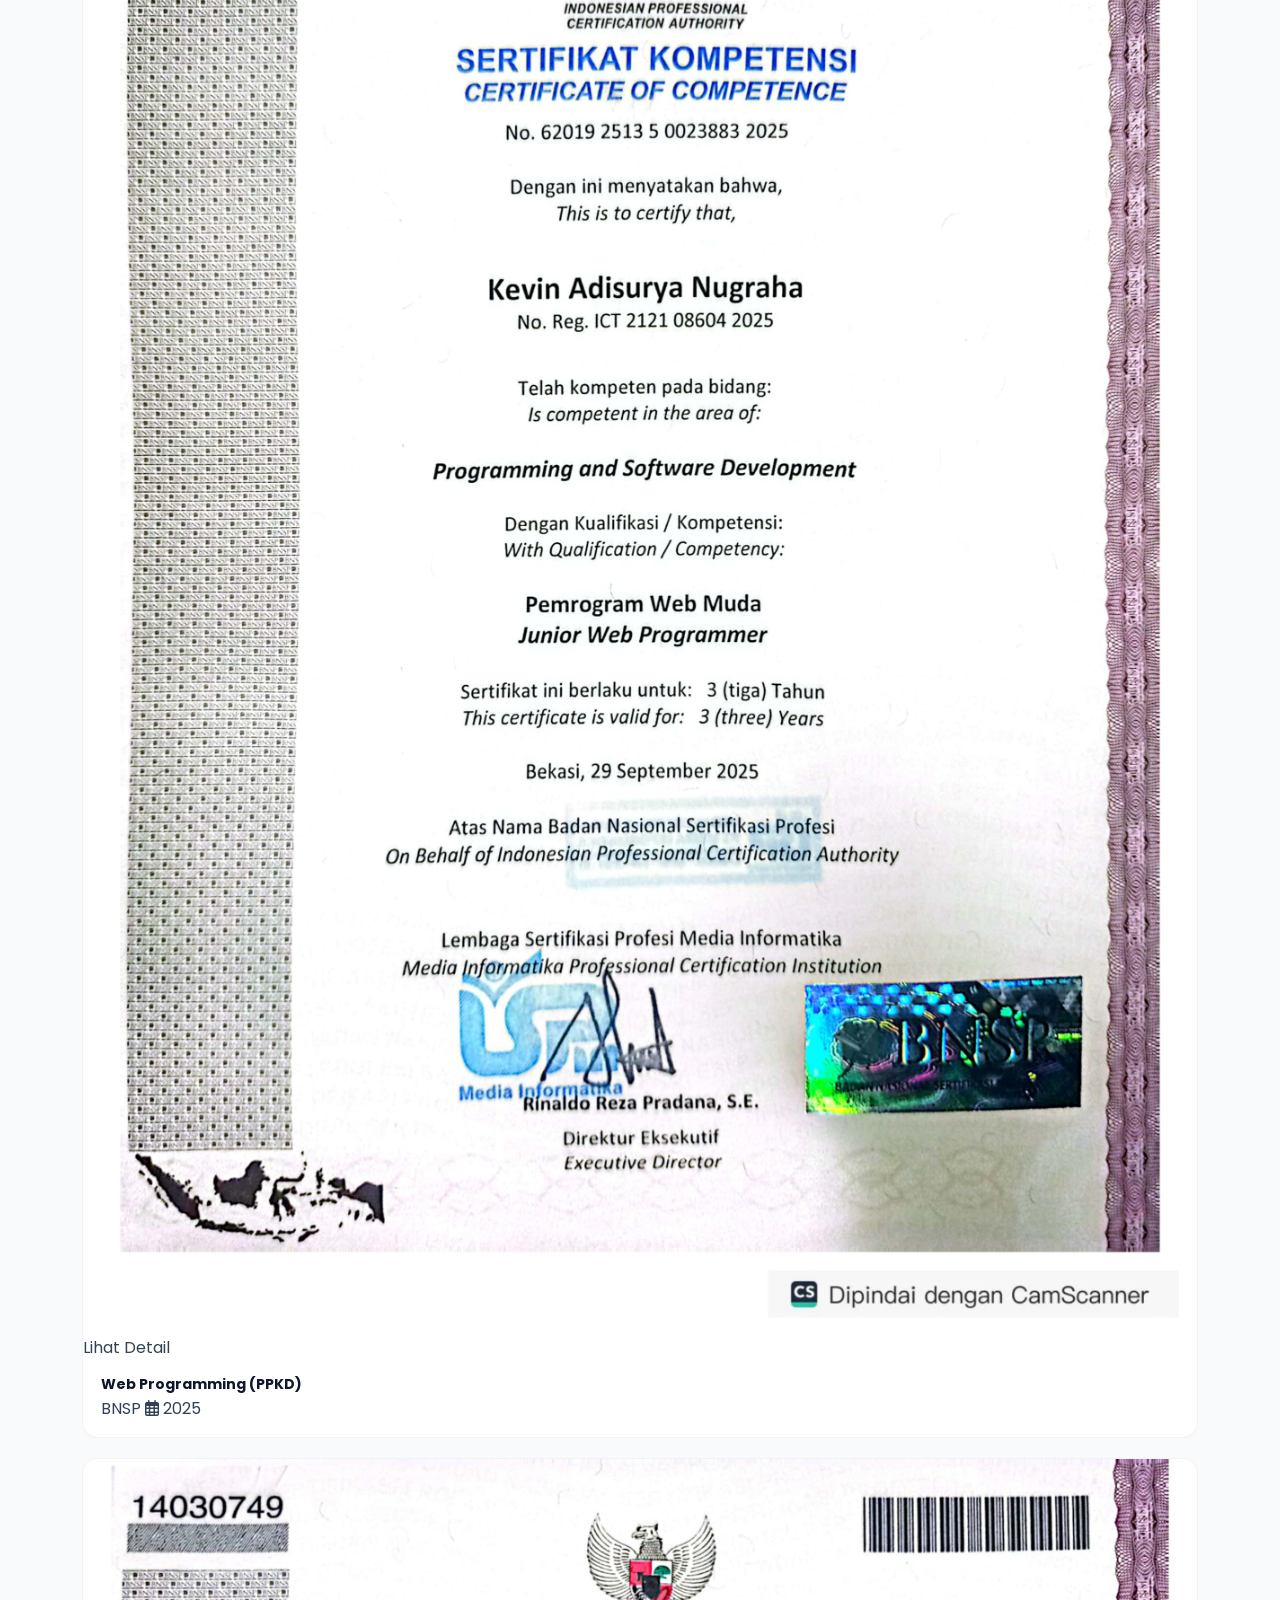
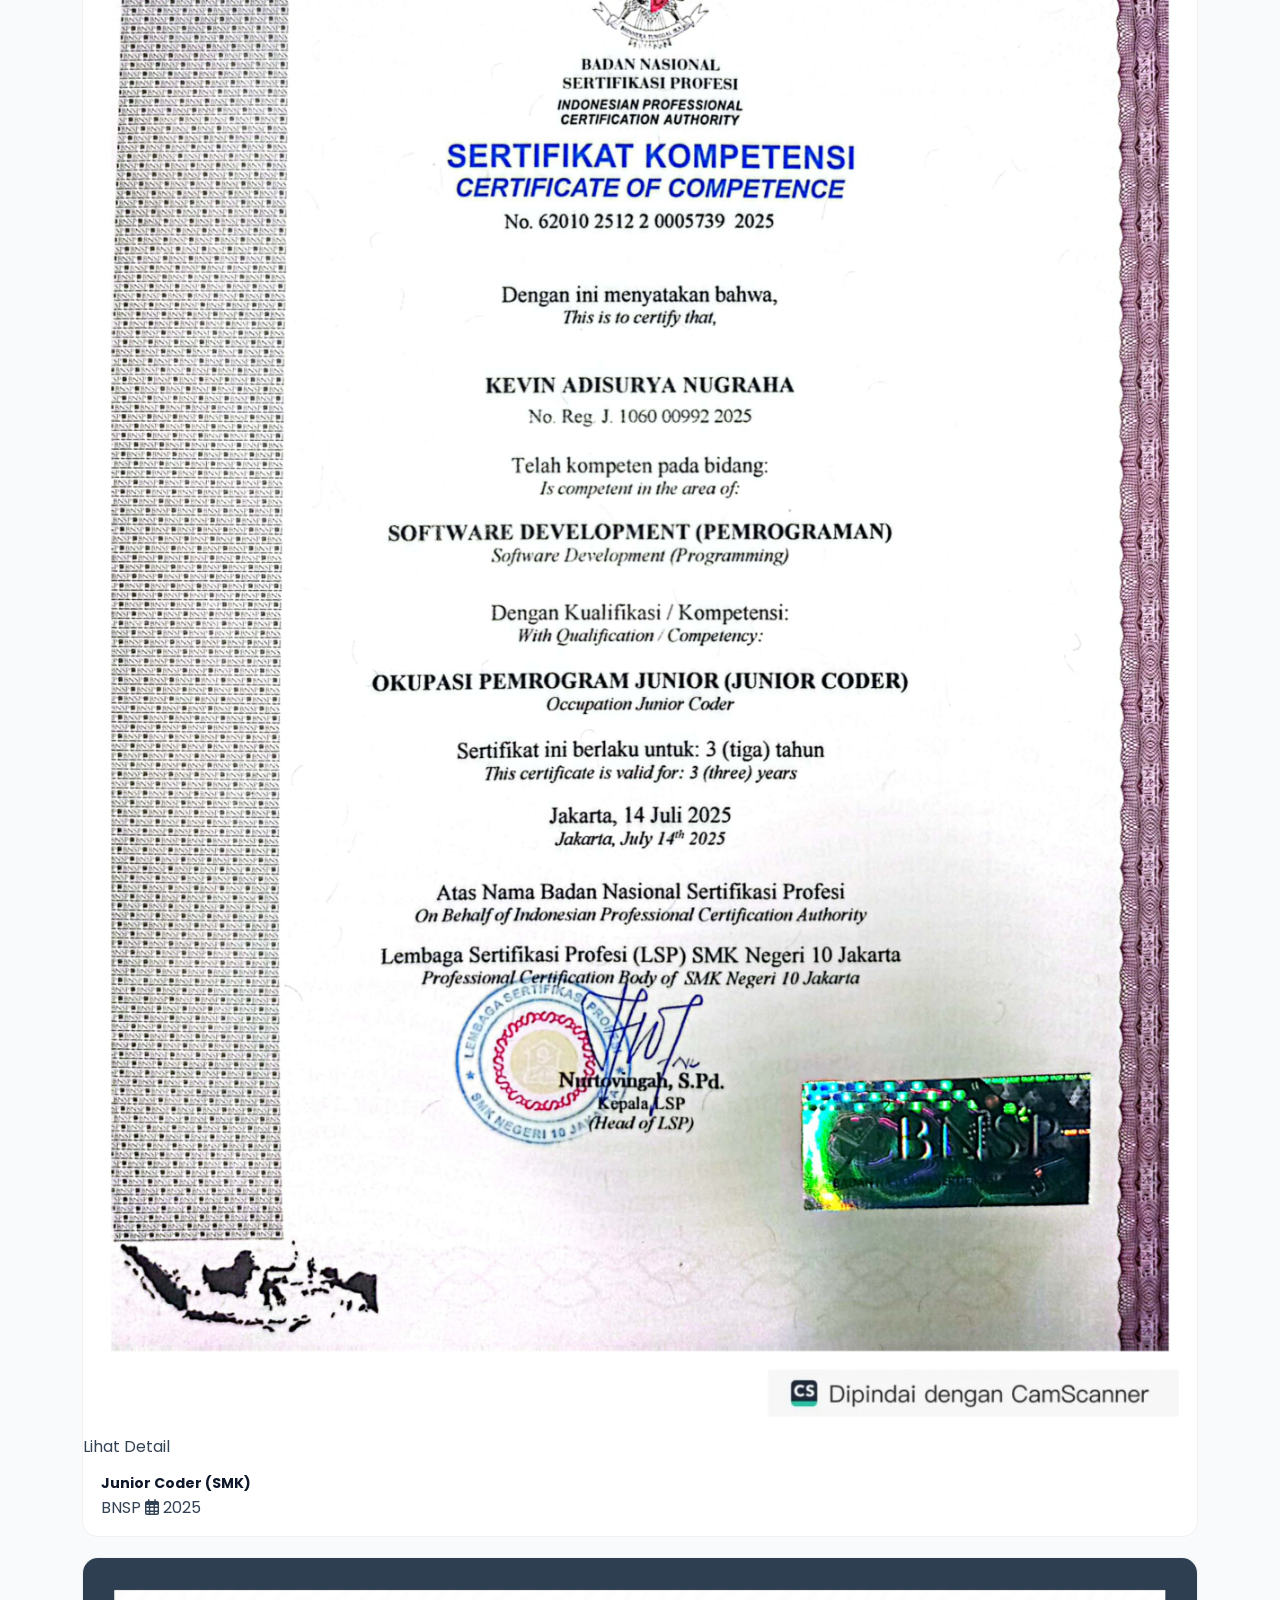
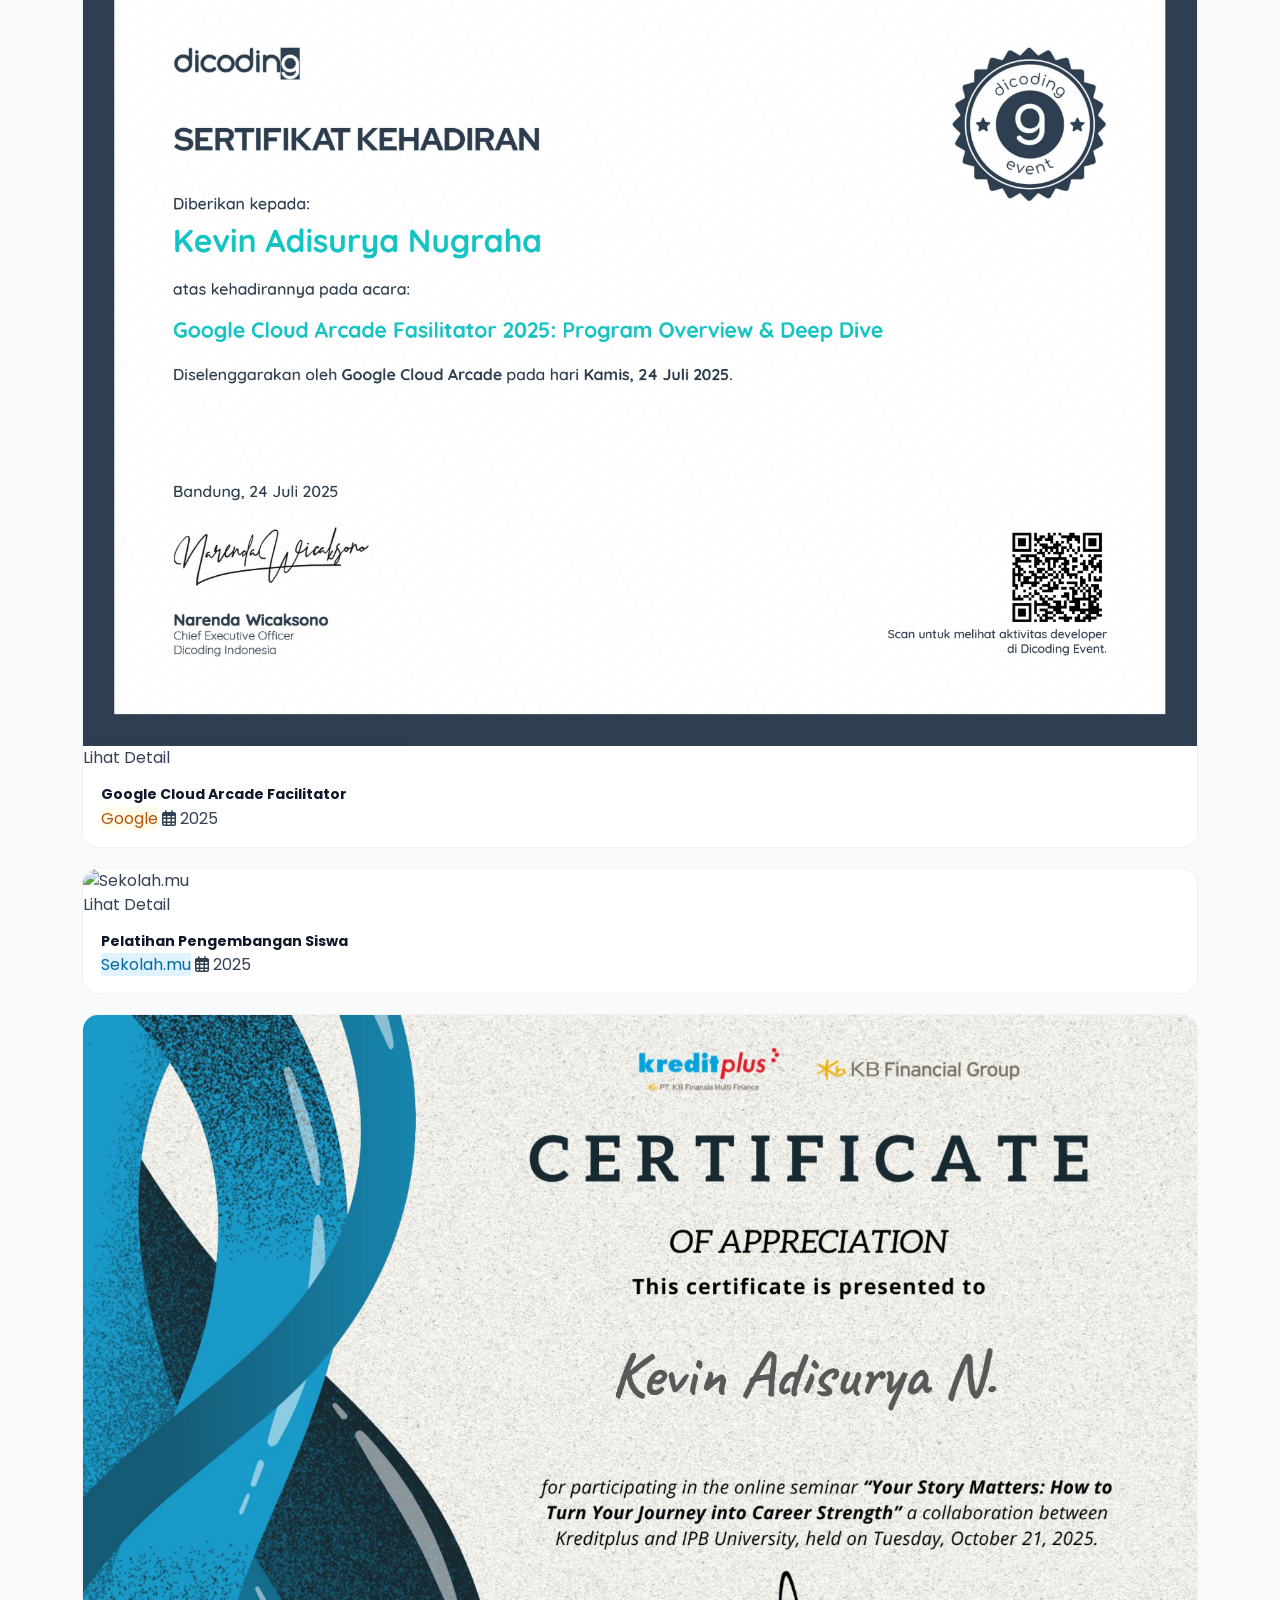
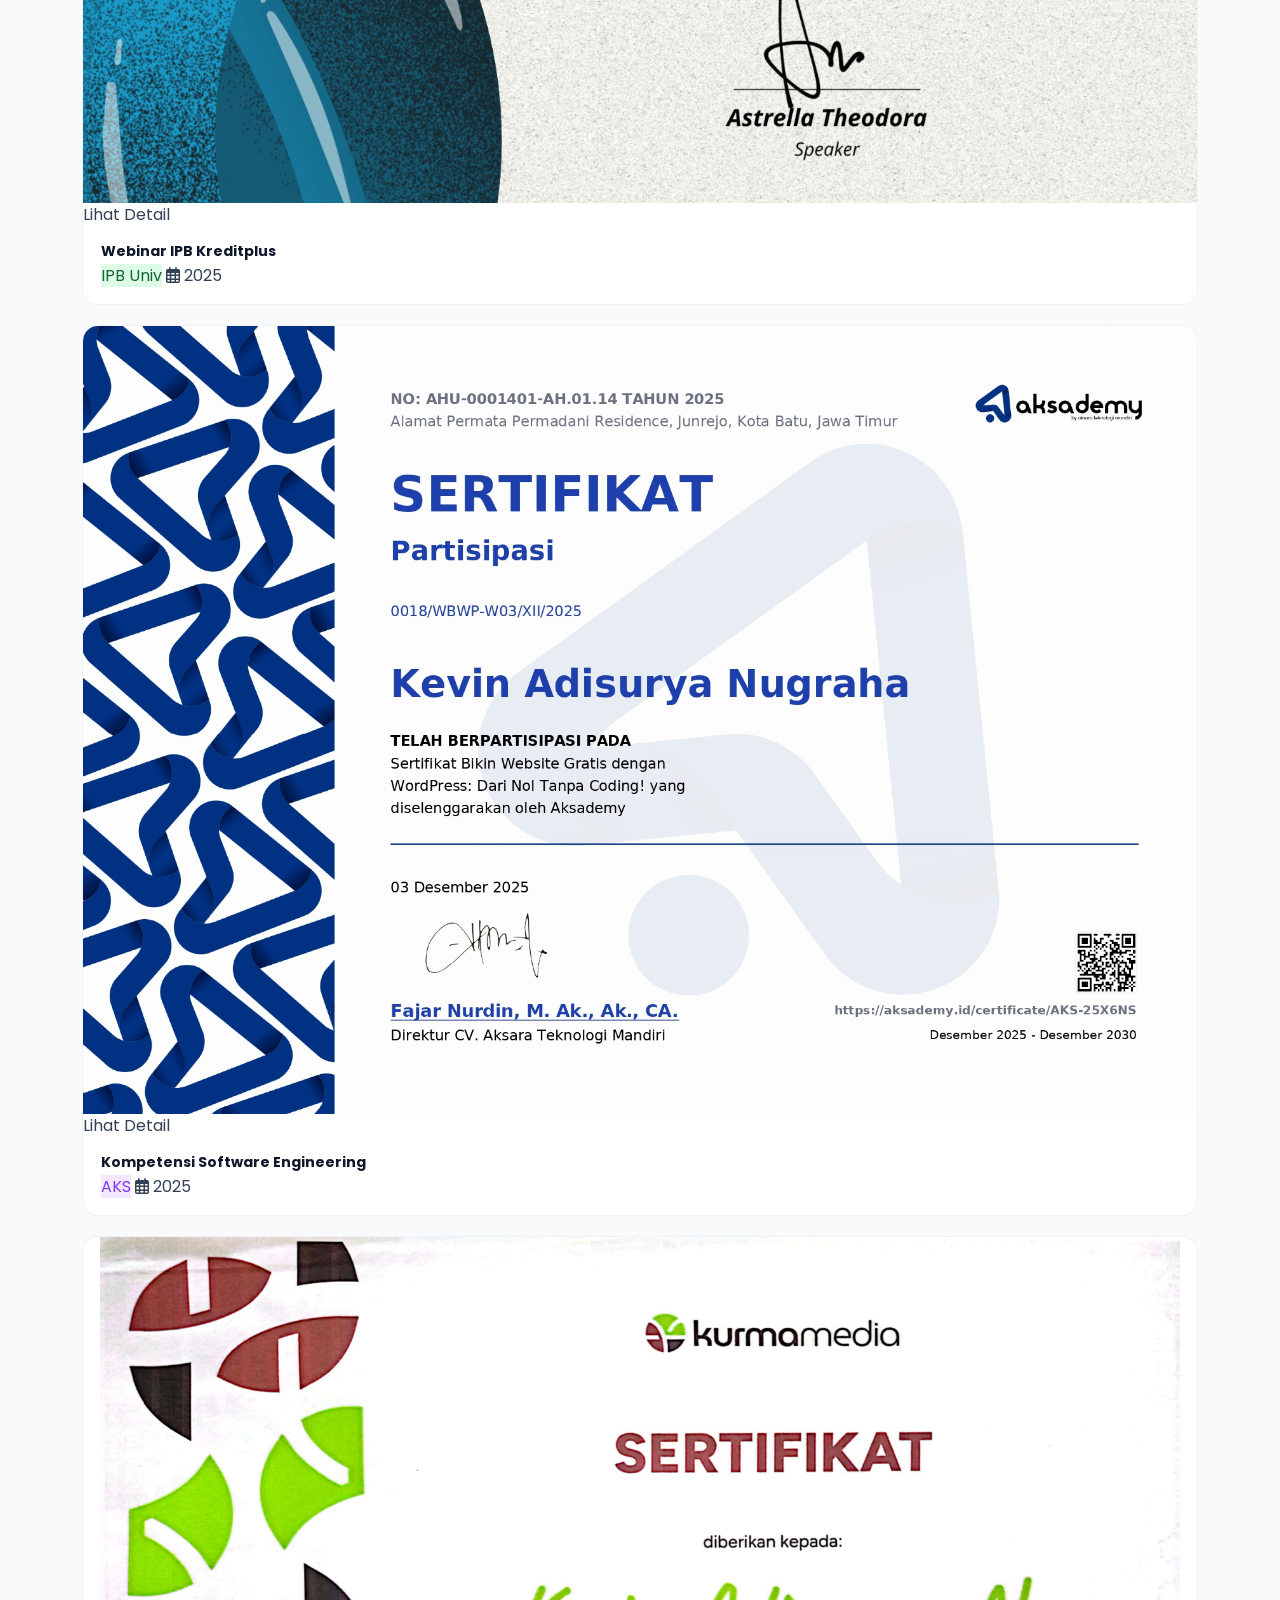
==== commit ca5a1bfc: "refactor: apply clean-code principles, redesign hero, add CV download - script.js: removed noise com" ====
--- a/index.html
+++ b/index.html
@@ -89,7 +89,6 @@
     <link rel="stylesheet" href="style.css" />
   </head>
   <body data-bs-spy="scroll" data-bs-target=".navbar" data-bs-offset="85" style="position: relative">
-    <!-- Navbar -->
     <nav class="navbar navbar-expand-lg fixed-top">
       <div class="container">
         <a class="navbar-brand" href="#"
@@ -145,51 +144,99 @@
     </nav>
 
 
-    <!-- HERO SECTION (PUREFLOW CLEAN LAYOUT) -->
     <section id="home">
-      <!-- Grid overlay -->
       <div class="hero-grid-overlay"></div>
+      <div class="hero-ambient-glow"></div>
 
       <div class="container position-relative z-1">
-        <div class="row align-items-center flex-column-reverse flex-lg-row">
-          
-          <!-- Text Column (Left) -->
-          <div class="col-lg-5 text-column-pureflow text-center text-lg-start z-index-20">
-            <span class="pure-tagline">Kevin Adisurya</span>
-            <h1 class="pure-title">
-              Clean Code,<br>Clear Mind.<br>Anywhere.
-            </h1>
-            <div class="pure-buttons d-flex align-items-center gap-4 justify-content-center justify-content-lg-start">
-              <a href="#contact" class="btn-pure-discover">Discover</a>
-              <a href="assets/CvAtsKevinAdisurya.pdf" download="CV_Kevin_Adisurya_Nugraha.pdf" class="btn-pure-specs">
-                <i class="fas fa-play me-2 text-primary fs-7"></i>View Specs
+        <div class="row align-items-center flex-column-reverse flex-lg-row gx-4">
+
+          <div class="col-lg-6 text-center text-lg-start">
+            <div class="hero-badge">
+              <i class="fas fa-code"></i>
+              <span>Full-Stack Developer</span>
+            </div>
+
+            <h1 class="hero-name">Kevin Adisurya Nugraha</h1>
+
+            <div class="hero-role-line">
+              <span class="hero-role-label">Saya seorang</span>
+              <span class="hero-typewriter" id="typewriter"></span>
+            </div>
+
+            <p class="hero-desc">
+              Membangun produk digital yang bersih, cepat, dan user-friendly.
+              Fokus pada web development, CRM dashboard, dan solusi UI/UX
+              berbasis AI.
+            </p>
+
+            <div class="hero-actions">
+              <a href="#contact" class="btn-hero-primary">
+                Hubungi Saya
+                <i class="fas fa-arrow-right ms-2"></i>
               </a>
-            </div>
-          </div>
-
-          <!-- Image Column (Right/Center, Large portrait) -->
-          <div class="col-lg-7 d-flex justify-content-center align-items-center position-relative">
-            <!-- Cursor Photo Reveal Container -->
-            <div class="photo-reveal-container" id="photoReveal">
-              <!-- Layer bottom: AI version (2.png) -->
-              <img
-                src="assets/image/2.png"
-                alt="Kevin AI Version"
-                class="photo-layer photo-bot"
-                draggable="false"
-                id="photoBot"
-              />
-              <!-- Layer top: Real Kevin (1.png) — masked at cursor -->
-              <img
-                src="assets/image/1.png"
-                alt="Kevin Adisurya"
-                class="photo-layer photo-top"
-                id="photoTop"
-                draggable="false"
-              />
-              <!-- Hint badge -->
-              <div class="reveal-hint" id="revealHint">
-                <i class="fas fa-magic"></i> Hover me!
+              <a href="#portfolio" class="btn-hero-outline">
+                <i class="fas fa-folder-open me-2"></i>
+                Lihat Proyek
+              </a>
+              <a href="assets/CvAtsKevinAdisurya.pdf" download="CV_Kevin_Adisurya_Nugraha.pdf" class="btn-hero-cv">
+                <i class="fas fa-file-pdf me-2"></i>
+                Download CV
+              </a>
+            </div>
+
+            <div class="hero-socials">
+              <a href="https://www.instagram.com/kevinntkjkt48/" target="_blank" class="hero-social-link" aria-label="Instagram">
+                <i class="fab fa-instagram"></i>
+              </a>
+              <a href="https://wa.me/6289616682955" target="_blank" class="hero-social-link" aria-label="WhatsApp">
+                <i class="fab fa-whatsapp"></i>
+              </a>
+              <a href="https://github.com/KevinAdisurya" target="_blank" class="hero-social-link" aria-label="GitHub">
+                <i class="fab fa-github"></i>
+              </a>
+              <a href="https://www.linkedin.com/in/kevinadisurya/" target="_blank" class="hero-social-link" aria-label="LinkedIn">
+                <i class="fab fa-linkedin-in"></i>
+              </a>
+              <span class="hero-social-divider"></span>
+              <span class="hero-exp-badge">
+                <i class="fas fa-calendar-check me-1"></i>
+                1+ Tahun Pengalaman
+              </span>
+            </div>
+          </div>
+
+          <div class="col-lg-6 d-flex justify-content-center align-items-center position-relative">
+            <div class="hero-photo-wrapper">
+              <div class="hero-ring hero-ring-1"></div>
+              <div class="hero-ring hero-ring-2"></div>
+
+              <div class="photo-reveal-container" id="photoReveal">
+                <img
+                  src="assets/image/2.png"
+                  alt="Kevin AI Version"
+                  class="photo-layer photo-bot"
+                  draggable="false"
+                  id="photoBot"
+                />
+                <img
+                  src="assets/image/1.png"
+                  alt="Kevin Adisurya"
+                  class="photo-layer photo-top"
+                  id="photoTop"
+                  draggable="false"
+                />
+                <div class="reveal-hint" id="revealHint">
+                  <i class="fas fa-magic"></i> Hover me!
+                </div>
+              </div>
+
+              <div class="hero-float-badge">
+                <i class="fas fa-check-circle"></i>
+                <div>
+                  <strong>Tersedia</strong>
+                  <small>untuk project</small>
+                </div>
               </div>
             </div>
           </div>
@@ -201,7 +248,6 @@
 
 
 
-    <!-- About Section -->
     <section id="about" class="section-padding bg-section-alt">
       <div class="container">
         <div class="section-title reveal">
@@ -281,8 +327,8 @@
                       style="
                         background: linear-gradient(
                           135deg,
-                          #24292e 0%,
-                          #586069 100%
+                          #181717 0%,
+                          #444 100%
                         );
                       "
                     >
@@ -290,9 +336,7 @@
                     </div>
                     <div class="contact-card-body">
                       <span class="contact-card-label">GitHub</span>
-                      <span class="contact-card-value"
-                        >kevinadisuryanugraha</span
-                      >
+                      <span class="contact-card-value">kevinadisurya</span>
                     </div>
                     <div class="contact-card-arrow">
                       <i class="fas fa-arrow-right"></i>
@@ -332,12 +376,23 @@
                 </a>
               </div>
             </div>
+
+            <div class="mt-4 text-center text-lg-start">
+              <a
+                href="assets/CvAtsKevinAdisurya.pdf"
+                download="CV_Kevin_Adisurya_Nugraha.pdf"
+                class="btn-cv-download"
+              >
+                <i class="fas fa-file-pdf me-2"></i>
+                Download CV
+                <small class="ms-2 opacity-75">(PDF, 2 MB)</small>
+              </a>
+            </div>
           </div>
         </div>
       </div>
     </section>
 
-    <!-- Stats Counter Strip -->
     <section class="stats-strip-section">
       <div class="container">
         <div class="stats-strip reveal">
@@ -368,19 +423,16 @@
       </div>
     </section>
 
-    <!-- Skills Section -->
     <section
       id="skills"
       class="section-padding bg-section-main"
     >
       <div class="container">
         <div class="section-title reveal">
-          <span class="section-subtitle">Kemampuan Teknis & Non-Teknis</span>
           <h2>Keahlian Saya</h2>
         </div>
 
         <div class="row reveal">
-          <!-- Backend -->
           <div class="col-md-6 mb-4">
             <div class="card card-custom p-4"
               data-tilt
@@ -414,7 +466,6 @@
             </div>
           </div>
 
-          <!-- Frontend -->
           <div class="col-md-6 mb-4">
             <div class="card card-custom p-4">
               <h4 class="fw-bold mb-4 text-primary">
@@ -448,7 +499,6 @@
             </div>
           </div>
 
-          <!-- Tools & Others -->
           <div class="col-md-6 mb-4">
             <div class="card card-custom p-4">
               <h4 class="fw-bold mb-4 text-primary">
@@ -474,7 +524,6 @@
             </div>
           </div>
 
-          <!-- Soft Skills -->
           <div class="col-md-6 mb-4">
             <div class="card card-custom p-4">
               <h4 class="fw-bold mb-4 text-primary">
@@ -505,7 +554,6 @@
             </div>
           </div>
 
-          <!-- AI & Workflow -->
           <div class="col-md-6 mb-4">
             <div class="card card-custom p-4" style="border-top: 3px solid #7c3aed;">
               <h4 class="fw-bold mb-4" style="color:#7c3aed">
@@ -537,11 +585,9 @@
       </div>
     </section>
 
-    <!-- My Workflow Section -->
     <section id="workflow" class="section-padding bg-section-alt">
       <div class="container">
         <div class="section-title reveal">
-          <span class="section-subtitle">How I Work</span>
           <h2>My Vibe Coding Workflow</h2>
         </div>
         <p class="text-center text-muted mb-5 reveal" style="max-width:560px; margin-inline:auto">
@@ -551,8 +597,7 @@
         <div class="row g-4 reveal">
           <div class="col-md-3 col-sm-6">
             <div class="workflow-card" data-tilt data-tilt-max="6" data-tilt-speed="400" data-tilt-perspective="900" data-tilt-glare="true" data-tilt-max-glare="0.1" data-tilt-scale="1.03">
-              <div class="workflow-step">01</div>
-              <div class="workflow-icon">🗺️</div>
+              <div class="workflow-icon"><i class="fas fa-map"></i></div>
               <h5 class="workflow-title">Plan</h5>
               <p class="workflow-desc">
                 ERD, wireframe, dan user flow selesai sebelum baris pertama kode ditulis.
@@ -562,8 +607,7 @@
           </div>
           <div class="col-md-3 col-sm-6">
             <div class="workflow-card" data-tilt data-tilt-max="6" data-tilt-speed="400" data-tilt-perspective="900" data-tilt-glare="true" data-tilt-max-glare="0.1" data-tilt-scale="1.03">
-              <div class="workflow-step">02</div>
-              <div class="workflow-icon">🤖</div>
+              <div class="workflow-icon"><i class="fas fa-robot"></i></div>
               <h5 class="workflow-title">Prompt</h5>
               <p class="workflow-desc">
                 AI sebagai pair programmer. Saya yang menentukan arah,
@@ -573,8 +617,7 @@
           </div>
           <div class="col-md-3 col-sm-6">
             <div class="workflow-card" data-tilt data-tilt-max="6" data-tilt-speed="400" data-tilt-perspective="900" data-tilt-glare="true" data-tilt-max-glare="0.1" data-tilt-scale="1.03">
-              <div class="workflow-step">03</div>
-              <div class="workflow-icon">✅</div>
+              <div class="workflow-icon"><i class="fas fa-check-circle"></i></div>
               <h5 class="workflow-title">Review Gate</h5>
               <p class="workflow-desc">
                 Setiap komponen divalidasi sebelum lanjut ke tahap berikutnya.
@@ -584,8 +627,7 @@
           </div>
           <div class="col-md-3 col-sm-6">
             <div class="workflow-card" data-tilt data-tilt-max="6" data-tilt-speed="400" data-tilt-perspective="900" data-tilt-glare="true" data-tilt-max-glare="0.1" data-tilt-scale="1.03">
-              <div class="workflow-step">04</div>
-              <div class="workflow-icon">🚀</div>
+              <div class="workflow-icon"><i class="fas fa-rocket"></i></div>
               <h5 class="workflow-title">Deploy</h5>
               <p class="workflow-desc">
                 Proyek nyata. Klien nyata. Deadline nyata.
@@ -595,9 +637,8 @@
           </div>
         </div>
 
-        <!-- AI Tools Stack -->
         <div class="ai-tools-strip reveal">
-          <h6 class="ai-tools-label">🛠️ AI &amp; Dev Tools Stack</h6>
+          <h6 class="ai-tools-label"><i class="fas fa-tools me-2"></i>AI &amp; Dev Tools Stack</h6>
           <div class="ai-tools-badges">
             <span class="ai-tool-badge">Claude AI</span>
             <span class="ai-tool-badge">ChatGPT</span>
@@ -612,11 +653,9 @@
       </div>
     </section>
 
-    <!-- Portfolio Section -->
     <section id="portfolio" class="section-padding bg-section-alt position-relative">
       <div class="container">
         <div class="section-title reveal">
-          <span class="section-subtitle">Proyek Terkini</span>
           <h2>Portofolio</h2>
         </div>
 
@@ -966,13 +1005,11 @@
       </div>
     </section>
 
-    <!-- Experience & Education Section -->
     <section
       id="experience"
       class="section-padding position-relative bg-section-main"
       style="overflow: hidden"
     >
-      <!-- Decorative Background blobs -->
       <div
         style="
           position: absolute;
@@ -1109,7 +1146,8 @@
                     <i class="fas fa-map-marker-alt"></i> Jakarta Pusat
                   </div>
                   <div
-                    class="mt-3 p-2 bg-light rounded border-start border-3 border-primary"
+                    class="mt-3 p-2 rounded border-start border-3 border-primary"
+                    style="background: var(--badge-bg)"
                   >
                     <small class="text-muted d-flex align-items-center gap-2">
                       <i class="fas fa-award text-warning fs-6"></i>
@@ -1134,7 +1172,8 @@
                     <i class="fas fa-map-marker-alt"></i> SMKN 10 Jakarta
                   </div>
                   <div
-                    class="mt-3 p-2 bg-light rounded border-start border-3 border-primary"
+                    class="mt-3 p-2 rounded border-start border-3 border-primary"
+                    style="background: var(--badge-bg)"
                   >
                     <small class="text-muted d-flex align-items-center gap-2">
                       <i class="fas fa-award text-warning fs-6"></i>
@@ -1152,11 +1191,9 @@
       </div>
     </section>
 
-    <!-- Organization Section (New) -->
     <section id="organization" class="section-padding bg-section-alt">
       <div class="container">
         <div class="section-title reveal">
-          <span class="section-subtitle">Keterlibatan Sosial</span>
           <h2>Pengalaman Organisasi</h2>
         </div>
         <div class="row justify-content-center reveal">
@@ -1171,7 +1208,6 @@
               data-tilt-max-glare="0.1"
               data-tilt-scale="1.025"
             >
-              <!-- Card Header -->
               <div
                 class="org-card-header"
                 style="
@@ -1195,7 +1231,6 @@
                   Anggota Aktif
                 </div>
               </div>
-              <!-- Card Body -->
               <div class="org-card-body">
                 <p class="org-card-desc">
                   Turut aktif mengikuti kegiatan kepemudaan dan sosial di
@@ -1215,7 +1250,6 @@
           <!-- Organization 2: HIMALKOM Univ. Pertamina -->
           <div class="col-md-6 col-lg-5 mb-4">
             <div class="org-card-v2">
-              <!-- Card Header -->
               <div
                 class="org-card-header"
                 style="
@@ -1239,7 +1273,6 @@
                   Staff PDD
                 </div>
               </div>
-              <!-- Card Body -->
               <div class="org-card-body">
                 <p class="org-card-desc">
                   Turut aktif dalam kepanitiaan event Pemilihan Raya (PEMIRA)
@@ -1259,14 +1292,12 @@
       </div>
     </section>
 
-    <!-- Certificates Section (SWIPER JS Grid 2 Baris) -->
     <section
       id="certificates"
       class="section-padding bg-section-main"
     >
       <div class="container reveal">
         <div class="section-title">
-          <span class="section-subtitle">Lisensi & Sertifikasi</span>
           <h2>Sertifikat Profesional</h2>
           <p class="text-muted small mt-2">
             Geser untuk melihat lebih banyak
@@ -1869,7 +1900,6 @@
       </div>
     </section>
 
-    <!-- Certificate Modals (Lightboxes) -->
     <!-- Modal 1 -->
     <div class="modal fade" id="certModal1" tabindex="-1" aria-hidden="true">
       <div class="modal-dialog modal-lg modal-dialog-centered">
@@ -2109,13 +2139,10 @@
       </div>
     </div>
 
-    <!-- Certificate Modals (Lightboxes) -->
-
     <!-- Contact Section -->
     <section id="contact" class="section-padding contact-section">
       <div class="container">
         <div class="section-title reveal">
-          <span class="section-subtitle">Hubungi Saya</span>
           <h2>Mari Bekerja Sama</h2>
         </div>
 
--- a/style.css
+++ b/style.css
@@ -4,7 +4,6 @@
   --accent-color: #3b82f6;
   --secondary-color: #0f172a;
 
-  /* Light theme */
   --body-bg: #f8fafc;
   --section-alt-bg: #ffffff;
   --card-bg: #ffffff;
@@ -65,7 +64,6 @@
   --bg-dark: #0b1121;
 }
 
-/* --- Section Alternating Backgrounds --- */
 .bg-section-main {
   background-color: var(--body-bg);
 }
@@ -73,7 +71,6 @@
   background-color: var(--section-alt-bg);
 }
 
-/* --- Theme Overrides for Bootstrap Classes --- */
 [data-theme="dark"] .bg-light {
   background-color: var(--border-light) !important;
   color: var(--text-primary) !important;
@@ -83,14 +80,13 @@
   color: var(--text-secondary) !important;
 }
 
-/* --- Certificate badge overrides for dark mode --- */
 [data-theme="dark"] .cert-badge[style] {
   filter: saturate(0.7) brightness(1.3);
 }
 
 html {
   scroll-behavior: smooth;
-  scroll-padding-top: 85px; /* Offset for fixed navbar */
+  scroll-padding-top: 85px;
 }
 
 body {
@@ -98,162 +94,27 @@
   color: var(--text-dark);
   background-color: var(--body-bg);
   overflow-x: hidden;
-  position: relative;
-  animation: pageFadeIn 0.6s ease-out;
-}
-
-/* --- Text Selection --- */
+}
+
 ::selection {
-  background-color: rgba(var(--primary-rgb), 0.2);
-  color: var(--primary-dark);
-}
-
-/* --- Premium Custom Scrollbar --- */
+  background: rgba(var(--primary-rgb), 0.2);
+  color: var(--secondary-color);
+}
+
 ::-webkit-scrollbar {
-  width: 12px;
+  width: 8px;
 }
 ::-webkit-scrollbar-track {
-  background: #f1f5f9;
-  border-left: 1px solid #e2e8f0;
+  background: var(--body-bg);
 }
 ::-webkit-scrollbar-thumb {
-  background: linear-gradient(to bottom, #93c5fd, #3b82f6);
+  background: var(--text-muted);
   border-radius: 10px;
-  border: 3px solid #f1f5f9; /* Keeps it looking separate from track */
 }
 ::-webkit-scrollbar-thumb:hover {
-  background: linear-gradient(to bottom, #60a5fa, #2563eb);
-}
-
-[data-theme="dark"] ::-webkit-scrollbar-track {
-  background: var(--border-light);
-  border-left: 1px solid var(--border-color);
-}
-[data-theme="dark"] ::-webkit-scrollbar-thumb {
-  border: 3px solid var(--border-light);
-}
-
-/* --- Navbar --- */
-.navbar {
-  background: var(--nav-bg);
-  backdrop-filter: blur(16px);
-  -webkit-backdrop-filter: blur(16px);
-  box-shadow: 0 4px 30px var(--shadow-sm);
-  padding: 15px 0;
-  transition: all 0.4s cubic-bezier(0.165, 0.84, 0.44, 1);
-  border-bottom: 1px solid var(--card-border);
-}
-
-/* Add this class via JS when scrolled */
-.navbar.scrolled {
-  padding: 10px 0;
-  background: var(--nav-scrolled);
-  box-shadow: 0 10px 30px var(--shadow-md);
-}
-
-.navbar-brand {
-  font-weight: 800; /* Bolder */
-  font-size: 1.55rem;
-  color: var(--primary-color) !important;
-  letter-spacing: -0.5px;
-  transition: transform 0.3s ease;
-}
-
-.navbar-brand:hover {
-  transform: scale(1.02);
-}
-
-.nav-link {
-  color: var(--text-dark) !important;
-  font-weight: 600; /* slightly bolder for readability */
-  font-size: 0.95rem;
-  margin-left: 8px; /* Reduced margin to rely on padding */
-  padding: 8px 16px !important; /* Fixed padding for pill shape */
-  border-radius: 20px;
-  position: relative;
-  transition: all 0.3s cubic-bezier(0.165, 0.84, 0.44, 1);
-  z-index: 1;
-}
-
-.nav-link::before {
-  content: "";
-  position: absolute;
-  inset: 0;
-  background-color: var(--primary-color);
-  border-radius: 20px;
-  transform: scale(0.8);
-  opacity: 0;
-  transition: all 0.3s cubic-bezier(0.165, 0.84, 0.44, 1);
-  z-index: -1;
-}
-
-.nav-link:hover {
-  color: var(--primary-color) !important;
-}
-
-.nav-link:hover::before {
-  transform: scale(1);
-  opacity: 0.08; /* Very subtle background on hover */
-}
-
-.nav-link.active {
-  color: white !important;
-}
-
-.nav-link.active::before {
-  transform: scale(1);
-  opacity: 1;
-  background: linear-gradient(135deg, var(--primary-color) 0%, #0ea5e9 100%);
-  box-shadow: 0 4px 15px rgba(var(--primary-rgb), 0.3);
-}
-
-/* --- Theme Toggle Button --- */
-.theme-toggle {
-  display: flex;
-  align-items: center;
-  justify-content: center;
-  width: 42px;
-  height: 42px;
-  border-radius: 50%;
-  border: 1.5px solid var(--border-color);
-  background: var(--card-bg);
-  color: var(--text-dark);
-  cursor: pointer;
-  margin-left: 12px;
-  transition: all 0.3s cubic-bezier(0.4, 0, 0.2, 1);
-  flex-shrink: 0;
-  box-shadow: 0 2px 8px var(--shadow-sm);
-}
-
-.theme-toggle:hover {
-  background: var(--primary-color);
-  border-color: var(--primary-color);
-  color: white;
-  transform: rotate(20deg) scale(1.1);
-  box-shadow: 0 4px 15px rgba(var(--primary-rgb), 0.3);
-}
-
-/* Show moon in light mode, sun in dark mode */
-.theme-toggle .fa-moon {
-  display: block;
-  font-size: 1rem;
-}
-.theme-toggle .fa-sun {
-  display: none;
-  font-size: 1rem;
-}
-[data-theme="dark"] .theme-toggle .fa-moon {
-  display: none;
-}
-[data-theme="dark"] .theme-toggle .fa-sun {
-  display: block;
-}
-
-/* =====================================================
-   PUREFLOW LAYOUT NAVBAR & HERO STYLING (THEME AWARE)
-   ===================================================== */
-
-/* --- Navbar Styling --- */
+  background: var(--text-secondary);
+}
+
 .navbar {
   background: var(--nav-bg);
   backdrop-filter: blur(10px);
@@ -289,368 +150,429 @@
   background: rgba(var(--primary-rgb), 0.05);
 }
 
-
-/* --- Hero Layout (#home) --- */
+.theme-toggle {
+  background: var(--border-color);
+  border: none;
+  cursor: pointer;
+  width: 40px;
+  height: 40px;
+  border-radius: 50%;
+  display: flex;
+  align-items: center;
+  justify-content: center;
+  transition: var(--transition);
+  color: var(--text-secondary);
+  font-size: 1rem;
+}
+
+.theme-toggle:hover {
+  background: rgba(var(--primary-rgb), 0.1);
+  color: var(--primary-color);
+  transform: rotate(15deg);
+}
+
+.theme-toggle .fa-moon { display: block; }
+.theme-toggle .fa-sun { display: none; }
+[data-theme="dark"] .theme-toggle .fa-moon { display: none; }
+[data-theme="dark"] .theme-toggle .fa-sun { display: block; }
+
 #home {
   min-height: 100vh;
   display: flex;
   align-items: center;
-  /* Clean cloudy-sky bright theme in light mode */
-  background: linear-gradient(180deg, #f8fafc 0%, #edf2f7 50%, #e2e8f0 100%);
-  padding-top: 100px;
+  background: linear-gradient(160deg, #ffffff 0%, #f1f5f9 40%, #e2e8f0 100%);
+  padding-top: 90px;
   position: relative;
   overflow: hidden;
-  transition: background-color 0.4s ease;
 }
 
 [data-theme="dark"] #home {
-  /* Dark premium sci-fi gradient */
-  background: linear-gradient(180deg, #0b1121 0%, #0d1527 50%, #080c16 100%);
+  background: linear-gradient(160deg, #070b17 0%, #0b1121 40%, #0f1a2e 100%);
 }
 
 .hero-grid-overlay {
   position: absolute;
   inset: 0;
   background-image:
-    linear-gradient(rgba(var(--primary-rgb), 0.02) 1px, transparent 1px),
-    linear-gradient(90deg, rgba(var(--primary-rgb), 0.02) 1px, transparent 1px);
-  background-size: 80px 80px;
+    linear-gradient(rgba(var(--primary-rgb), 0.03) 1px, transparent 1px),
+    linear-gradient(90deg, rgba(var(--primary-rgb), 0.03) 1px, transparent 1px);
+  background-size: 72px 72px;
   z-index: 0;
   pointer-events: none;
 }
 
-/* Left Typography Column */
-.text-column-pureflow {
+.hero-ambient-glow {
+  position: absolute;
+  top: 50%;
+  right: 5%;
+  width: 500px;
+  height: 500px;
+  border-radius: 50%;
+  background: radial-gradient(circle, rgba(var(--primary-rgb), 0.06) 0%, transparent 70%);
+  transform: translateY(-50%);
+  z-index: 0;
+  pointer-events: none;
+}
+
+[data-theme="dark"] .hero-ambient-glow {
+  background: radial-gradient(circle, rgba(var(--primary-rgb), 0.12) 0%, transparent 70%);
+}
+
+.hero-badge {
+  display: inline-flex;
+  align-items: center;
+  gap: 8px;
+  padding: 6px 16px;
+  background: rgba(var(--primary-rgb), 0.08);
+  border: 1px solid rgba(var(--primary-rgb), 0.15);
+  border-radius: 50px;
+  font-size: 0.78rem;
+  font-weight: 600;
+  color: var(--primary-color);
+  margin-bottom: 20px;
+}
+
+.hero-badge i {
+  font-size: 0.75rem;
+}
+
+.hero-name {
+  font-size: 3.5rem;
+  font-weight: 800;
+  line-height: 1.1;
+  color: var(--secondary-color);
+  margin-bottom: 12px;
+  letter-spacing: -1.5px;
+}
+
+.hero-role-line {
+  font-size: 1.15rem;
+  color: var(--text-secondary);
+  margin-bottom: 24px;
+  display: flex;
+  align-items: center;
+  gap: 6px;
+  flex-wrap: wrap;
+}
+
+.hero-role-label {
+  font-weight: 400;
+}
+
+.hero-typewriter {
+  font-weight: 600;
+  color: var(--primary-color);
+}
+
+.typing-cursor {
+  color: var(--primary-color);
+  font-weight: 300;
+  animation: blink 0.8s step-end infinite;
+}
+
+.hero-desc {
+  font-size: 1rem;
+  line-height: 1.7;
+  color: var(--text-secondary);
+  margin-bottom: 32px;
+  max-width: 480px;
+}
+
+.hero-actions {
+  display: flex;
+  align-items: center;
+  gap: 14px;
+  flex-wrap: wrap;
+  margin-bottom: 32px;
+}
+
+.btn-hero-primary {
+  display: inline-flex;
+  align-items: center;
+  padding: 13px 30px;
+  background: linear-gradient(135deg, var(--primary-color), #0ea5e9);
+  color: #fff;
+  font-weight: 600;
+  font-size: 0.92rem;
+  border-radius: 50px;
+  text-decoration: none;
+  transition: all 0.3s cubic-bezier(0.34, 1.56, 0.64, 1);
+  box-shadow: 0 6px 20px rgba(var(--primary-rgb), 0.3);
+}
+
+.btn-hero-primary:hover {
+  transform: translateY(-2px);
+  box-shadow: 0 10px 30px rgba(var(--primary-rgb), 0.4);
+  color: #fff;
+}
+
+.btn-hero-outline {
+  display: inline-flex;
+  align-items: center;
+  padding: 13px 28px;
+  background: transparent;
+  color: var(--secondary-color);
+  font-weight: 600;
+  font-size: 0.92rem;
+  border-radius: 50px;
+  text-decoration: none;
+  border: 2px solid var(--border-color);
+  transition: all 0.3s cubic-bezier(0.34, 1.56, 0.64, 1);
+}
+
+.btn-hero-outline:hover {
+  border-color: var(--primary-color);
+  color: var(--primary-color);
+  transform: translateY(-2px);
+  box-shadow: 0 6px 20px rgba(var(--primary-rgb), 0.1);
+}
+
+.btn-hero-cv {
+  display: inline-flex;
+  align-items: center;
+  padding: 8px 20px;
+  background: transparent;
+  color: var(--text-secondary);
+  font-weight: 500;
+  font-size: 0.85rem;
+  border-radius: 50px;
+  text-decoration: none;
+  border: 1px solid var(--border-color);
+  transition: all 0.3s cubic-bezier(0.34, 1.56, 0.64, 1);
+}
+
+.btn-hero-cv:hover {
+  color: var(--primary-color);
+  border-color: rgba(var(--primary-rgb), 0.3);
+  background: rgba(var(--primary-rgb), 0.05);
+  transform: translateY(-2px);
+  box-shadow: 0 6px 16px rgba(var(--primary-rgb), 0.08);
+}
+
+.btn-hero-cv i {
+  font-size: 0.9rem;
+}
+
+.hero-socials {
+  display: flex;
+  align-items: center;
+  gap: 10px;
+  flex-wrap: wrap;
+}
+
+.hero-social-link {
+  width: 40px;
+  height: 40px;
+  border-radius: 50%;
+  display: flex;
+  align-items: center;
+  justify-content: center;
+  background: var(--card-bg);
+  color: var(--text-secondary);
+  font-size: 1rem;
+  text-decoration: none;
+  border: 1px solid var(--border-color);
+  transition: all 0.3s cubic-bezier(0.34, 1.56, 0.64, 1);
+}
+
+.hero-social-link:hover {
+  background: var(--primary-color);
+  color: #fff;
+  border-color: var(--primary-color);
+  transform: translateY(-3px) scale(1.05);
+  box-shadow: 0 6px 16px rgba(var(--primary-rgb), 0.3);
+}
+
+.hero-social-divider {
+  width: 1px;
+  height: 24px;
+  background: var(--border-color);
+  margin: 0 4px;
+}
+
+.hero-exp-badge {
+  display: inline-flex;
+  align-items: center;
+  font-size: 0.78rem;
+  font-weight: 500;
+  color: var(--text-secondary);
+  padding: 4px 12px;
+  background: var(--card-bg);
+  border-radius: 20px;
+  border: 1px solid var(--border-color);
+}
+
+.hero-photo-wrapper {
   position: relative;
-  z-index: 20;
-}
-
-.pure-tagline {
-  display: inline-block;
-  font-size: 0.82rem;
-  font-weight: 700;
-  text-transform: uppercase;
-  color: var(--text-secondary);
-  letter-spacing: 2px;
-  margin-bottom: 15px;
-  font-family: "Poppins", sans-serif;
-}
-
-.pure-title {
-  font-size: 4rem;
-  font-weight: 800;
-  line-height: 1.15;
-  color: var(--secondary-color);
-  margin-bottom: 30px;
-  letter-spacing: -1.5px;
-  font-family: "Poppins", sans-serif;
-}
-
-.pure-desc {
-  font-size: 1.05rem;
-  line-height: 1.8;
-  color: var(--text-secondary);
-  margin-bottom: 35px;
-  max-width: 480px;
-  font-family: "Poppins", sans-serif;
-}
-
-/* Action Buttons */
-.btn-pure-discover {
-  display: inline-block;
-  padding: 13px 34px;
-  background-color: #0f172a; /* solid dark slate */
-  color: #ffffff !important;
-  font-weight: 700;
-  font-size: 0.95rem;
-  border-radius: 30px;
-  text-decoration: none;
-  transition: transform 0.25s cubic-bezier(0.34, 1.56, 0.64, 1), box-shadow 0.25s ease;
-  box-shadow: 0 4px 15px rgba(15, 23, 42, 0.2);
-}
-
-[data-theme="dark"] .btn-pure-discover {
-  background-color: #ffffff;
-  color: #0f172a !important;
-  box-shadow: 0 4px 15px rgba(255, 255, 255, 0.1);
-}
-
-.btn-pure-discover:hover {
-  transform: translateY(-2px);
-  box-shadow: 0 8px 25px rgba(var(--primary-rgb), 0.25);
-}
-
-.btn-pure-specs {
-  display: inline-flex;
-  align-items: center;
-  color: var(--secondary-color) !important;
-  font-weight: 700;
-  font-size: 0.95rem;
-  text-decoration: none;
-  transition: color 0.25s ease;
-}
-
-.btn-pure-specs:hover {
-  color: var(--primary-color) !important;
-}
-
-.btn-pure-specs i {
-  font-size: 0.75rem;
-}
-
-/* Stacking container for the two photos - large rectangle, no border */
+  display: flex;
+  align-items: center;
+  justify-content: center;
+}
+
+.hero-ring {
+  position: absolute;
+  border-radius: 50%;
+  border: 1px solid rgba(var(--primary-rgb), 0.1);
+  pointer-events: none;
+}
+
+.hero-ring-1 {
+  width: 540px;
+  height: 540px;
+  animation: ring-spin 25s linear infinite;
+}
+
+.hero-ring-2 {
+  width: 480px;
+  height: 480px;
+  border-width: 2px;
+  border-style: dashed;
+  animation: ring-spin-reverse 20s linear infinite;
+}
+
+@keyframes ring-spin {
+  to { transform: rotate(360deg); }
+}
+
+@keyframes ring-spin-reverse {
+  to { transform: rotate(-360deg); }
+}
+
 .photo-reveal-container {
   position: relative;
-  width: 520px;
-  height: 520px;
+  width: 420px;
+  height: 420px;
   overflow: hidden;
   cursor: crosshair;
   user-select: none;
   z-index: 10;
-  /* Smooth mask fading at the bottom 20% of the portrait to hide the straight cut line */
-  -webkit-mask-image: linear-gradient(to bottom, black 75%, transparent 98%);
-  mask-image: linear-gradient(to bottom, black 75%, transparent 98%);
+  border-radius: 50%;
   pointer-events: auto;
 }
 
-
-
-/* Both layers fill the container */
 .photo-layer {
   position: absolute;
   inset: 0;
   width: 100%;
   height: 100%;
   object-fit: cover;
-  object-position: center top;
+  object-position: center 20%;
   pointer-events: none;
 }
 
-/* Photo 2 (AI robot) — reveal layer on top, JS masks it on hover */
 .photo-bot {
   z-index: 2;
   -webkit-mask-image: radial-gradient(circle 0px, transparent, transparent);
-  mask-image:         radial-gradient(circle 0px, transparent, transparent);
-}
-
-
-/* Photo 1 (real Kevin) — base layer underneath, fully visible */
+  mask-image: radial-gradient(circle 0px, transparent, transparent);
+}
+
 .photo-top {
   z-index: 1;
 }
 
-
-
-/* "Hover me!" hint badge */
 .reveal-hint {
   position: absolute;
-  bottom: 14px;
-  right: 14px;
+  bottom: 18px;
+  left: 50%;
+  transform: translateX(-50%);
   z-index: 30;
-  background: rgba(var(--primary-rgb), 0.9);
+  background: rgba(0, 0, 0, 0.55);
   color: #fff;
   font-size: 0.72rem;
-  font-weight: 700;
-  padding: 5px 13px;
+  font-weight: 600;
+  padding: 6px 16px;
   border-radius: 20px;
-  letter-spacing: 0.5px;
+  letter-spacing: 0.3px;
   backdrop-filter: blur(8px);
-  font-family: "Poppins", sans-serif;
   pointer-events: none;
-  transition: opacity 0.35s ease;
-  animation: hint-bounce 2s ease-in-out infinite;
-}
-
-@keyframes hint-bounce {
-  0%,
-  100% {
-    transform: translateY(0);
-  }
-  50% {
-    transform: translateY(-5px);
-  }
-}
-
-/* Fade hint out while hovering */
+  transition: opacity 0.4s ease;
+  animation: hint-float 2.5s ease-in-out infinite;
+  white-space: nowrap;
+}
+
+@keyframes hint-float {
+  0%, 100% { transform: translateX(-50%) translateY(0); }
+  50% { transform: translateX(-50%) translateY(-6px); }
+}
+
 .photo-reveal-container:hover .reveal-hint {
   opacity: 0;
   animation: none;
 }
 
-/* Touch devices: show a static peek */
+.hero-float-badge {
+  position: absolute;
+  bottom: 30px;
+  right: -10px;
+  z-index: 20;
+  display: flex;
+  align-items: center;
+  gap: 8px;
+  padding: 8px 16px;
+  background: var(--card-bg);
+  border: 1px solid var(--border-color);
+  border-radius: 12px;
+  box-shadow: 0 4px 16px var(--shadow-md);
+  backdrop-filter: blur(8px);
+  font-size: 0.8rem;
+  animation: badge-in 0.6s ease-out 0.5s both;
+}
+
+.hero-float-badge i {
+  color: #22c55e;
+  font-size: 1.3rem;
+}
+
+.hero-float-badge strong {
+  display: block;
+  color: var(--secondary-color);
+  font-size: 0.82rem;
+  line-height: 1.2;
+}
+
+.hero-float-badge small {
+  color: var(--text-secondary);
+  font-size: 0.7rem;
+}
+
+@keyframes badge-in {
+  from { opacity: 0; transform: translateY(12px); }
+  to { opacity: 1; transform: translateY(0); }
+}
+
+@keyframes blink {
+  0%, 100% { opacity: 1; }
+  50% { opacity: 0; }
+}
+
 @media (hover: none) {
   .photo-bot {
-    -webkit-mask-image: radial-gradient(
-      circle 120px at 50% 38%,
-      black 85px,
-      transparent 120px
-    );
-    mask-image: radial-gradient(
-      circle 120px at 50% 38%,
-      black 85px,
-      transparent 120px
-    );
+    -webkit-mask-image: radial-gradient(circle 120px at 50% 38%, black 85px, transparent 120px);
+    mask-image: radial-gradient(circle 120px at 50% 38%, black 85px, transparent 120px);
   }
-
-  .reveal-hint {
-    display: none;
-  }
-}
-
-/* Hero name */
-.hero-name {
-  font-size: 3.2rem;
-  font-weight: 800;
-  color: var(--secondary-color);
-  letter-spacing: -1px;
-  line-height: 1.1;
-  margin: 0;
-}
-
-/* Hero role (typewriter) */
-.hero-role {
-  font-size: 1.3rem;
-  font-weight: 600;
-  color: var(--primary-color);
-  margin: 0;
-  min-height: 2rem;
-}
-
-/* Hero tagline */
-.hero-tagline {
-  font-size: 1rem;
-  color: var(--text-secondary);
-  font-weight: 400;
-  margin: 0;
-  max-width: 500px;
-}
-
-/* Hero buttons */
-.hero-buttons {
-  display: flex;
-  gap: 16px;
-  margin-top: 6px;
-  flex-wrap: wrap;
-  justify-content: center;
-}
-
-.btn-hero-primary {
-  display: inline-flex;
-  align-items: center;
-  padding: 14px 32px;
-  background: linear-gradient(135deg, var(--primary-color), #0ea5e9);
-  color: #fff;
-  font-weight: 600;
-  font-size: 0.95rem;
-  border-radius: 50px;
-  text-decoration: none;
-  transition: all 0.3s cubic-bezier(0.34, 1.56, 0.64, 1);
-  box-shadow: 0 8px 25px rgba(var(--primary-rgb), 0.3);
-}
-
-.btn-hero-primary:hover {
-  transform: translateY(-3px);
-  box-shadow: 0 12px 35px rgba(var(--primary-rgb), 0.4);
-  color: #fff;
-}
-
-.btn-hero-secondary {
-  display: inline-flex;
-  align-items: center;
-  padding: 14px 32px;
-  background: transparent;
-  color: var(--secondary-color);
-  font-weight: 600;
-  font-size: 0.95rem;
-  border-radius: 50px;
-  text-decoration: none;
-  border: 2px solid var(--border-color);
-  transition: all 0.3s cubic-bezier(0.34, 1.56, 0.64, 1);
-}
-
-.btn-hero-secondary:hover {
-  border-color: var(--primary-color);
-  color: var(--primary-color);
-  transform: translateY(-3px);
-  box-shadow: 0 8px 25px rgba(var(--primary-rgb), 0.1);
-}
-
-/* Hero social links */
-.hero-socials {
-  display: flex;
-  gap: 14px;
-  margin-top: 8px;
-}
-
-.hero-social-link {
-  width: 44px;
-  height: 44px;
-  border-radius: 50%;
-  display: flex;
-  align-items: center;
-  justify-content: center;
-  background: var(--card-bg);
-  color: var(--text-secondary);
-  font-size: 1.15rem;
-  text-decoration: none;
-  border: 1px solid var(--border-color);
-  transition: all 0.3s cubic-bezier(0.34, 1.56, 0.64, 1);
-}
-
-.hero-social-link:hover {
-  background: var(--primary-color);
-  color: #fff;
-  border-color: var(--primary-color);
-  transform: translateY(-4px) scale(1.05);
-  box-shadow: 0 8px 20px rgba(var(--primary-rgb), 0.3);
-}
-
-
-
-/* Responsive for Mobile */
+  .reveal-hint { display: none; }
+}
+
 @media (max-width: 768px) {
-  .pure-title {
-    font-size: 2.5rem;
-    margin-bottom: 16px;
-    letter-spacing: -0.5px;
-  }
-
-  .pure-tagline {
-    font-size: 0.75rem;
-    letter-spacing: 1.5px;
-  }
-
-  .pure-desc {
-    font-size: 0.95rem;
-    margin-bottom: 25px;
-    padding: 0;
-  }
-
-  .photo-reveal-container {
-    width: 320px;
-    height: 320px;
-    margin-top: 30px;
-  }
-
-  .pure-buttons {
-    flex-direction: column;
-    align-items: center;
-    width: 100%;
-    gap: 15px !important;
-  }
-
-  .btn-pure-discover,
-  .btn-pure-specs {
-    width: 100%;
-    max-width: 280px;
-    justify-content: center;
-    text-align: center;
-  }
-}
-
-
-
-/* --- Section Styling --- */
+  #home { padding-top: 80px; text-align: center; }
+  .hero-name { font-size: 2.2rem; letter-spacing: -0.5px; }
+  .hero-role-line { justify-content: center; font-size: 1rem; }
+  .hero-desc { margin-left: auto; margin-right: auto; font-size: 0.92rem; }
+  .hero-actions { justify-content: center; }
+  .hero-socials { justify-content: center; }
+  .photo-reveal-container { width: 280px; height: 280px; margin-bottom: 20px; }
+  .hero-ring-1 { width: 380px; height: 380px; }
+  .hero-ring-2 { width: 330px; height: 330px; }
+  .hero-float-badge { right: 0; bottom: 10px; }
+  .hero-badge { margin-left: auto; margin-right: auto; }
+}
+
+@media (max-width: 480px) {
+  .photo-reveal-container { width: 240px; height: 240px; }
+  .hero-ring-1 { width: 320px; height: 320px; }
+  .hero-ring-2 { width: 280px; height: 280px; }
+}
+
 .section-padding {
   padding: 100px 0;
 }
@@ -690,69 +612,31 @@
   margin-bottom: 10px;
 }
 
-.typing-cursor {
-  display: inline-block;
-  color: var(--primary-color);
-  font-weight: 300;
-  animation: blink-cursor 0.8s step-end infinite;
-}
-
-@keyframes blink-cursor {
-  0%,
-  100% {
-    opacity: 1;
-  }
-  50% {
-    opacity: 0;
-  }
-}
-
-.btn-custom-primary {
-  background-color: var(--primary-color);
-  color: white;
-  padding: 12px 30px;
-  border-radius: 50px;
-  font-weight: 500;
-  border: 2px solid var(--primary-color);
+[data-theme="dark"] .section-title h2::after {
+  background: rgba(var(--primary-rgb), 0.4);
+}
+
+.reveal {
+  opacity: 0;
+  transform: translateY(35px);
+  transition: all 0.7s cubic-bezier(0.25, 0.46, 0.45, 0.94);
+}
+
+.reveal.active {
+  opacity: 1;
+  transform: translateY(0);
+}
+
+.card-custom {
+  background: var(--card-bg);
+  border: 1px solid var(--card-border);
+  border-radius: 20px;
+  padding: 35px 25px 30px 25px;
+  text-align: center;
   transition: var(--transition);
-}
-
-.btn-custom-primary:hover {
-  background-color: transparent;
-  color: var(--primary-color);
-  transform: translateY(-3px);
-  box-shadow: 0 10px 20px rgba(var(--primary-rgb), 0.2);
-}
-
-.btn-custom-outline {
-  background-color: transparent;
-  color: var(--text-dark);
-  padding: 12px 30px;
-  border-radius: 50px;
-  font-weight: 500;
-  border: 2px solid var(--text-dark);
-  transition: var(--transition);
-}
-
-.btn-custom-outline:hover {
-  background-color: var(--text-dark);
-  color: white;
-  transform: translateY(-3px);
-}
-
-/* --- Cards & Features --- */
-.card-custom {
-  border: none;
-  border-radius: 20px;
-  background: var(--card-bg);
-  box-shadow: 0 10px 30px var(--shadow-md);
-  transition: all 0.4s cubic-bezier(0.175, 0.885, 0.32, 1.275);
   height: 100%;
+  position: relative;
   overflow: hidden;
-  display: flex;
-  flex-direction: column;
-  position: relative;
-  z-index: 1;
 }
 
 .card-custom::before {
@@ -761,724 +645,410 @@
   top: 0;
   left: 0;
   right: 0;
-  height: 4px;
+  height: 3px;
   background: linear-gradient(90deg, var(--primary-color), #0ea5e9);
-  opacity: 0;
-  transition: opacity 0.3s ease;
-  z-index: 2;
+  transform: scaleX(0);
+  transform-origin: left;
+  transition: transform 0.5s ease;
+}
+
+.card-custom:hover::before {
+  transform: scaleX(1);
 }
 
 .card-custom:hover {
   transform: translateY(-8px);
-  box-shadow: 0 20px 40px var(--shadow-primary);
-}
-
-.card-custom:hover::before {
-  opacity: 1;
-}
-
-/* Base Wrapper for Skills */
-.skill-badges-container {
-  display: flex;
-  flex-wrap: wrap;
-  gap: 12px;
-}
-
-/* Premium Skill Badge */
-.skill-badge {
-  background: var(--card-bg);
-  backdrop-filter: blur(10px);
-  padding: 10px 18px;
-  border-radius: 12px;
-  box-shadow:
-    0 4px 15px var(--shadow-sm),
-    inset 0 0 0 1px var(--card-border);
-  display: inline-flex;
-  align-items: center;
-  font-weight: 600;
-  font-size: 0.9rem;
+  box-shadow: 0 20px 50px var(--shadow-lg);
+  border-color: rgba(var(--primary-rgb), 0.1);
+}
+
+.card-custom .icon-wrapper {
+  width: 64px;
+  height: 64px;
+  margin: 0 auto 18px;
+  background: rgba(var(--primary-rgb), 0.08);
+  border-radius: 16px;
+  display: flex;
+  align-items: center;
+  justify-content: center;
+  color: var(--primary-color);
+  font-size: 1.7rem;
+  transition: var(--transition);
+}
+
+.card-custom:hover .icon-wrapper {
+  background: var(--primary-color);
+  color: #fff;
+  transform: scale(1.1) rotate(-5deg);
+}
+
+.card-custom h5 {
+  font-size: 1.05rem;
+  font-weight: 700;
   color: var(--secondary-color);
-  transition: all 0.4s cubic-bezier(0.175, 0.885, 0.32, 1.275);
-  border: 1px solid var(--border-color);
-  cursor: default;
-  position: relative;
-  overflow: hidden;
-}
-
-.skill-badge::after {
-  content: "";
-  position: absolute;
-  inset: 0;
-  background: linear-gradient(
-    135deg,
-    rgba(255, 255, 255, 0.4) 0%,
-    rgba(255, 255, 255, 0) 100%
-  );
-  opacity: 0;
-  transition: opacity 0.3s ease;
-}
-
-.skill-badge:hover {
-  transform: translateY(-4px) scale(1.03);
-  box-shadow:
-    0 10px 20px var(--shadow-primary),
-    inset 0 0 0 1px var(--card-border);
-  border-color: rgba(var(--primary-rgb), 0.3);
-  color: var(--primary-color);
-  background: var(--card-bg);
-}
-
-.skill-badge:hover::after {
-  opacity: 1;
-}
-
-.skill-badge i {
-  margin-right: 10px;
-  font-size: 1.25rem;
-  transition: transform 0.3s ease;
-  position: relative;
-  z-index: 2;
-}
-
-.skill-badge:hover i {
-  transform: scale(1.15) rotate(5deg);
-}
-
-/* --- Timeline (Experience) --- */
-.timeline {
+  margin-bottom: 12px;
+}
+
+.card-custom p {
+  font-size: 0.86rem;
+  color: var(--text-muted);
+  margin-bottom: 0;
+  line-height: 1.6;
+}
+
+.timeline-v2 {
   position: relative;
   padding-left: 30px;
-  border-left: 2px solid var(--border-color);
-}
-
-.timeline-item {
-  position: relative;
-  margin-bottom: 40px;
-}
-
-.timeline-item::before {
-  content: "";
-  position: absolute;
-  left: -36px;
-  top: 5px;
-  width: 14px;
-  height: 14px;
-  border-radius: 50%;
-  background: var(--primary-color);
-  border: 3px solid var(--card-bg);
-  box-shadow: 0 0 0 3px rgba(var(--primary-rgb), 0.2);
-}
-
-.timeline-date {
-  font-size: 0.85rem;
-  color: var(--text-secondary);
-  font-weight: 500;
-  margin-bottom: 5px;
-}
-
-/* --- Timeline V2 (Redesigned Experience & Education) --- */
-.timeline-v2 {
-  position: relative;
-  padding-left: 45px;
 }
 
 .timeline-v2::before {
   content: "";
   position: absolute;
-  left: 15px;
+  left: 8px;
   top: 0;
   bottom: 0;
   width: 2px;
-  background: linear-gradient(
-    to bottom,
-    var(--primary-color),
-    rgba(var(--primary-rgb), 0.05)
-  );
-  border-radius: 2px;
+  background: linear-gradient(180deg, var(--primary-color), rgba(var(--primary-rgb), 0.15));
 }
 
 .timeline-item-v2 {
   position: relative;
-  margin-bottom: 35px;
-}
-
-.timeline-item-v2:last-child {
-  margin-bottom: 0;
+  padding-bottom: 35px;
 }
 
 .timeline-marker-v2 {
   position: absolute;
-  left: -45px;
+  left: -22px;
   top: 0;
-  width: 34px;
-  height: 34px;
+  width: 38px;
+  height: 38px;
+  background: var(--card-bg);
+  border: 2px solid var(--border-color);
   border-radius: 50%;
-  background: var(--card-bg);
-  border: 2px solid var(--primary-color);
   display: flex;
   align-items: center;
   justify-content: center;
   color: var(--primary-color);
-  font-size: 0.85rem;
-  z-index: 1;
-  box-shadow: 0 0 0 4px rgba(var(--primary-rgb), 0.1);
-  transition: all 0.4s cubic-bezier(0.175, 0.885, 0.32, 1.275);
+  font-size: 0.9rem;
+  z-index: 2;
 }
 
 .timeline-content-v2 {
-  background: var(--card-bg);
-  border-radius: 16px;
-  padding: 24px;
-  box-shadow: 0 4px 20px var(--shadow-sm);
-  border: 1px solid var(--card-border);
-  transition: all 0.4s cubic-bezier(0.175, 0.885, 0.32, 1.275);
-  position: relative;
-}
-
-/* Hover Effects */
-.timeline-item-v2:hover .timeline-marker-v2 {
-  background: var(--primary-color);
-  color: white;
-  box-shadow: 0 0 0 6px rgba(var(--primary-rgb), 0.2);
-  transform: scale(1.15) rotate(5deg);
-}
-
-.timeline-item-v2:hover .timeline-content-v2 {
-  transform: translateY(-5px);
-  box-shadow: 0 15px 35px rgba(0, 0, 0, 0.08);
-  border-color: rgba(var(--primary-rgb), 0.2);
+  padding-left: 25px;
+}
+
+.timeline-content-v2 h5 {
+  font-size: 1.05rem;
+  font-weight: 700;
+  color: var(--secondary-color);
+  margin-bottom: 4px;
 }
 
 .timeline-date-v2 {
   display: inline-block;
-  padding: 6px 16px;
-  background: var(--badge-bg);
-  color: var(--primary-color);
-  border-radius: 30px;
-  font-size: 0.8rem;
-  font-weight: 600;
-  margin-bottom: 15px;
-  border: 1px solid var(--badge-border);
-}
-
-.timeline-content-v2 h5 {
-  color: var(--secondary-color);
-  font-weight: 700;
+  font-size: 0.78rem;
+  font-weight: 600;
+  color: var(--primary-color);
+  background: rgba(var(--primary-rgb), 0.08);
+  padding: 3px 12px;
+  border-radius: 20px;
   margin-bottom: 8px;
-  font-size: 1.15rem;
 }
 
 .timeline-company-v2 {
-  display: flex;
-  align-items: center;
-  gap: 8px;
+  font-size: 0.85rem;
+  color: var(--text-muted);
+  margin-bottom: 6px;
+}
+
+.timeline-item-v2 p {
+  font-size: 0.83rem;
   color: var(--text-secondary);
-  font-size: 0.9rem;
-  margin-bottom: 15px;
-  font-weight: 500;
-}
-
-.timeline-company-v2 i {
-  color: var(--primary-color);
-  font-size: 1rem;
-}
-
-/* --- Portfolio Card V2 --- */
+  line-height: 1.6;
+  margin-bottom: 0;
+}
+
 .portfolio-card-v2 {
   background: var(--card-bg);
+  border: 1px solid var(--card-border);
   border-radius: 20px;
   overflow: hidden;
-  box-shadow: 0 10px 30px var(--shadow-md);
-  transition: all 0.5s cubic-bezier(0.4, 0, 0.2, 1);
+  transition: var(--transition);
   height: 100%;
-  display: flex;
-  flex-direction: column;
+}
+
+.portfolio-card-v2:hover {
+  transform: translateY(-8px);
+  box-shadow: 0 20px 50px var(--shadow-lg);
+  border-color: rgba(var(--primary-rgb), 0.15);
+}
+
+.portfolio-thumb-v2 {
   position: relative;
-  border: 1px solid var(--card-border);
-}
-
-.portfolio-card-v2:hover {
-  transform: translateY(-10px);
-  box-shadow: 0 20px 40px var(--shadow-primary);
-  border-color: rgba(var(--primary-rgb), 0.3);
-}
-
-.portfolio-img-wrapper {
-  position: relative;
-  width: 100%;
-  height: 240px;
   overflow: hidden;
-}
-
-.portfolio-img-wrapper img {
+  aspect-ratio: 16 / 10;
+}
+
+.portfolio-thumb-v2 img {
   width: 100%;
   height: 100%;
   object-fit: cover;
-  object-position: top center;
-  transition: transform 0.6s cubic-bezier(0.4, 0, 0.2, 1);
-}
-
-.portfolio-card-v2:hover .portfolio-img-wrapper img {
-  transform: scale(1.08);
-}
-
-/* Overlay that appears on hover */
-.portfolio-img-overlay {
+  transition: transform 0.6s cubic-bezier(0.25, 0.46, 0.45, 0.94);
+}
+
+.portfolio-card-v2:hover .portfolio-thumb-v2 img {
+  transform: scale(1.05);
+}
+
+.portfolio-overlay-v2 {
   position: absolute;
   inset: 0;
-  background: linear-gradient(to top, rgba(15, 23, 42, 0.85), transparent);
+  background: rgba(0, 0, 0, 0.5);
+  display: flex;
+  align-items: center;
+  justify-content: center;
   opacity: 0;
   transition: opacity 0.4s ease;
-  display: flex;
-  align-items: flex-end;
-  padding: 20px;
-}
-
-.portfolio-card-v2:hover .portfolio-img-overlay {
+  backdrop-filter: blur(4px);
+}
+
+.portfolio-card-v2:hover .portfolio-overlay-v2 {
   opacity: 1;
 }
 
-.portfolio-links {
-  display: flex;
-  gap: 10px;
-  transform: translateY(20px);
-  opacity: 0;
-  transition: all 0.4s ease 0.1s;
-}
-
-.portfolio-card-v2:hover .portfolio-links {
-  transform: translateY(0);
-  opacity: 1;
-}
-
-.portfolio-link-btn {
-  width: 44px;
-  height: 44px;
+.portfolio-overlay-v2 a {
+  width: 50px;
+  height: 50px;
+  background: #fff;
   border-radius: 50%;
-  background: var(--card-bg);
-  color: var(--primary-color);
   display: flex;
   align-items: center;
   justify-content: center;
+  color: var(--secondary-color);
+  font-size: 1.2rem;
   text-decoration: none;
-  font-size: 1.1rem;
-  transition: all 0.3s ease;
-  box-shadow: 0 4px 10px var(--shadow-lg);
-}
-
-.portfolio-link-btn:hover {
-  background: var(--primary-color);
-  color: var(--text-light);
-  transform: scale(1.1);
-}
-
-/* Card Body */
-.portfolio-body {
-  padding: 24px;
-  display: flex;
-  flex-direction: column;
-  flex-grow: 1;
-  background: var(--card-bg);
-  position: relative;
-  z-index: 2;
-}
-
-.portfolio-tech-list {
-  display: flex;
-  flex-wrap: wrap;
-  gap: 6px;
-  margin-bottom: 16px;
-}
-
-.portfolio-tech-badge {
-  font-size: 0.72rem;
-  background: var(--body-bg);
-  color: var(--text-dark);
+  transition: transform 0.3s cubic-bezier(0.34, 1.56, 0.64, 1);
+}
+
+.portfolio-overlay-v2 a:hover {
+  transform: scale(1.15);
+}
+
+.portfolio-body-v2 {
+  padding: 22px;
+}
+
+.portfolio-body-v2 .badge {
+  font-size: 0.7rem;
+  font-weight: 600;
+  text-transform: uppercase;
+  letter-spacing: 0.5px;
   padding: 5px 12px;
+  background: rgba(var(--primary-rgb), 0.08);
+  color: var(--primary-color);
   border-radius: 20px;
-  font-weight: 600;
-  border: 1px solid var(--border-color);
-  transition: all 0.3s ease;
-}
-
-.portfolio-card-v2:hover .portfolio-tech-badge {
-  background: var(--badge-bg);
-  color: var(--primary-color);
-  border-color: var(--badge-border);
-}
-
-.portfolio-title {
-  font-size: 1.25rem;
+  margin-bottom: 10px;
+}
+
+.portfolio-body-v2 h5 {
+  font-size: 1rem;
   font-weight: 700;
   color: var(--secondary-color);
-  margin-bottom: 10px;
-  transition: color 0.3s ease;
-}
-
-.portfolio-card-v2:hover .portfolio-title {
-  color: var(--primary-color);
-}
-
-.portfolio-desc {
-  font-size: 0.9rem;
+  margin-bottom: 6px;
+}
+
+.portfolio-body-v2 p {
+  font-size: 0.82rem;
+  color: var(--text-muted);
+  margin-bottom: 0;
+  line-height: 1.6;
+}
+
+.filter-btn {
+  border: none;
+  background: transparent;
+  color: var(--text-muted);
+  font-weight: 600;
+  font-size: 0.85rem;
+  padding: 8px 20px;
+  border-radius: 50px;
+  transition: all 0.3s ease;
+}
+
+.filter-btn:hover,
+.filter-btn.active {
+  background: var(--primary-color);
+  color: #fff;
+}
+
+.cert-masonry-grid {
+  column-count: 3;
+  column-gap: 20px;
+}
+
+.cert-card-masonry {
+  break-inside: avoid;
+  margin-bottom: 20px;
+  background: var(--card-bg);
+  border: 1px solid var(--card-border);
+  border-radius: 16px;
+  overflow: hidden;
+  transition: var(--transition);
+}
+
+.cert-card-masonry:hover {
+  transform: translateY(-5px);
+  box-shadow: 0 15px 40px var(--shadow-lg);
+  border-color: rgba(var(--primary-rgb), 0.15);
+}
+
+.cert-card-masonry img {
+  width: 100%;
+  height: auto;
+  display: block;
+  cursor: pointer;
+}
+
+.cert-card-masonry .cert-body {
+  padding: 16px 18px;
+}
+
+.cert-card-masonry .cert-body h6 {
+  font-size: 0.88rem;
+  font-weight: 700;
+  color: var(--secondary-color);
+  margin-bottom: 4px;
+}
+
+.cert-card-masonry .cert-body .cert-issuer {
+  font-size: 0.78rem;
+  color: var(--text-muted);
+}
+
+@media (max-width: 992px) {
+  .cert-masonry-grid { column-count: 2; }
+}
+
+@media (max-width: 576px) {
+  .cert-masonry-grid { column-count: 1; }
+}
+
+.org-card-v2 {
+  background: var(--card-bg);
+  border: 1px solid var(--card-border);
+  border-radius: 20px;
+  overflow: hidden;
+  transition: var(--transition);
+  height: 100%;
+}
+
+.org-card-v2:hover {
+  transform: translateY(-6px);
+  box-shadow: 0 20px 50px var(--shadow-lg);
+  border-color: rgba(var(--primary-rgb), 0.15);
+}
+
+.org-card-v2 .org-img-wrapper {
+  width: 100%;
+  height: 180px;
+  overflow: hidden;
+}
+
+.org-card-v2 .org-img-wrapper img {
+  width: 100%;
+  height: 100%;
+  object-fit: cover;
+  transition: transform 0.5s ease;
+}
+
+.org-card-v2:hover .org-img-wrapper img {
+  transform: scale(1.05);
+}
+
+.org-card-v2 .org-body {
+  padding: 20px;
+}
+
+.org-card-v2 .org-body h5 {
+  font-size: 1rem;
+  font-weight: 700;
+  color: var(--secondary-color);
+  margin-bottom: 4px;
+}
+
+.org-card-v2 .org-body .org-role {
+  font-size: 0.8rem;
+  color: var(--primary-color);
+  font-weight: 600;
+  margin-bottom: 8px;
+}
+
+.org-card-v2 .org-body p {
+  font-size: 0.82rem;
   color: var(--text-secondary);
   line-height: 1.6;
   margin-bottom: 0;
 }
 
-/* --- Certificate Masonry Gallery --- */
-.masonry-row {
-  column-count: 3;
-  column-gap: 1.5rem;
-}
-
-@media (max-width: 992px) {
-  .masonry-row {
-    column-count: 2;
-  }
-}
-
-@media (max-width: 576px) {
-  .masonry-row {
-    column-count: 1;
-  }
-}
-
-.cert-card-masonry {
+.contact-info-card {
   background: var(--card-bg);
-  border-radius: 12px;
-  box-shadow: var(--shadow-sm);
-  transition: all 0.4s cubic-bezier(0.175, 0.885, 0.32, 1.275);
   border: 1px solid var(--card-border);
-  display: flex;
-  flex-direction: column;
-  overflow: hidden;
-  position: relative;
-  break-inside: avoid; /* Mencegah card terpotong antar kolom */
-  margin-bottom: 1.5rem; /* Jarak antar item vertical */
-}
-
-.cert-card-masonry:hover {
-  transform: translateY(-8px);
-  box-shadow:
-    0 20px 25px -5px var(--shadow-xl),
-    0 10px 10px -5px var(--shadow-lg);
-  border-color: var(--badge-border);
-}
-
-/* Wrapper mengikuti tinggi gambar (auto) */
-.cert-img-wrapper {
-  height: auto;
-  width: 100%;
-  position: relative;
-  overflow: hidden;
-  cursor: pointer;
-  border-bottom: 1px solid var(--border-light);
-}
-
-.cert-img {
-  width: 100%;
-  height: auto;
+  border-radius: 16px;
+  padding: 16px 18px;
+  display: flex;
+  align-items: center;
+  gap: 14px;
+  transition: all 0.3s ease;
+}
+
+.contact-info-card:hover {
+  transform: translateY(-4px);
+  box-shadow: 0 10px 30px var(--shadow-lg);
+  border-color: rgba(var(--primary-rgb), 0.2);
+}
+
+.contact-card-icon-wrap {
+  width: 48px;
+  height: 48px;
+  border-radius: 14px;
+  display: flex;
+  align-items: center;
+  justify-content: center;
+  color: #fff;
+  font-size: 1.2rem;
+  flex-shrink: 0;
+}
+
+.contact-card-body {
+  flex: 1;
+  min-width: 0;
+}
+
+.contact-card-label {
   display: block;
-  object-fit: contain;
-  background-color: var(--border-light);
-  transition: transform 0.6s ease;
-}
-
-.cert-card-masonry:hover .cert-img {
-  transform: scale(1.03);
-}
-
-/* Overlay gelap elegan */
-.cert-overlay {
-  position: absolute;
-  inset: 0;
-  background: var(--overlay-bg);
-  backdrop-filter: blur(2px);
-  display: flex;
-  flex-direction: column;
-  align-items: center;
-  justify-content: center;
-  opacity: 0;
-  transition: all 0.3s ease;
-}
-
-.cert-card-masonry:hover .cert-overlay {
-  opacity: 1;
-}
-
-/* Tombol 'Lihat' */
-.cert-btn-view {
-  background: var(--card-bg);
-  color: var(--primary-color);
-  padding: 8px 20px;
-  border-radius: 30px;
-  font-weight: 600;
-  font-size: 0.85rem;
-  transform: translateY(20px);
-  transition: all 0.4s cubic-bezier(0.175, 0.885, 0.32, 1.275);
-  opacity: 0;
-  box-shadow: 0 4px 6px var(--shadow-md);
+  font-size: 0.72rem;
+  font-weight: 600;
   text-transform: uppercase;
   letter-spacing: 0.5px;
-}
-
-.cert-card-masonry:hover .cert-btn-view {
-  transform: translateY(0);
-  opacity: 1;
-}
-
-.cert-body {
-  padding: 1.25rem;
-  flex-grow: 1;
-  display: flex;
-  flex-direction: column;
-  justify-content: space-between;
-  background: var(--card-bg);
-}
-
-.cert-title {
-  font-size: 1rem;
-  font-weight: 700;
+  color: var(--text-muted);
+  margin-bottom: 2px;
+}
+
+.contact-card-value {
+  display: block;
+  font-size: 0.85rem;
+  font-weight: 600;
   color: var(--secondary-color);
-  margin-bottom: 0.75rem;
-  line-height: 1.4;
-}
-
-.cert-meta {
-  display: flex;
-  justify-content: space-between;
-  align-items: center;
-  margin-top: auto;
-}
-
-.cert-badge {
-  font-size: 0.7rem;
-  padding: 4px 10px;
-  border-radius: 6px;
-  background-color: var(--badge-bg);
-  color: var(--primary-color);
-  font-weight: 600;
-  border: 1px solid var(--badge-border);
-}
-
-.cert-year {
-  font-size: 0.75rem;
-  color: var(--text-muted);
-  font-weight: 500;
-  display: flex;
-  align-items: center;
-  gap: 4px;
-}
-
-/* Make certificate cards clickable */
-.cert-card-masonry {
-  cursor: pointer;
-}
-
-/* --- Organization Card V2 --- */
-.org-card-v2 {
-  border-radius: 20px;
-  overflow: hidden;
-  background: var(--card-bg);
-  box-shadow: 0 4px 20px var(--shadow-md);
-  transition: all 0.35s cubic-bezier(0.4, 0, 0.2, 1);
-  height: 100%;
-  display: flex;
-  flex-direction: column;
-  border: 1px solid var(--card-border);
-}
-
-.org-card-v2:hover {
-  transform: translateY(-8px);
-  box-shadow: 0 20px 50px var(--shadow-lg);
-}
-
-/* Gradient header zone */
-.org-card-header {
-  padding: 24px 22px 20px;
-  display: flex;
-  align-items: center;
-  gap: 16px;
-  position: relative;
-  overflow: hidden;
-}
-
-/* Decorative background circle */
-.org-card-header::before {
-  content: "";
-  position: absolute;
-  width: 120px;
-  height: 120px;
-  background: rgba(255, 255, 255, 0.1);
-  border-radius: 50%;
-  top: -40px;
-  right: -20px;
-  pointer-events: none;
-}
-.org-card-header::after {
-  content: "";
-  position: absolute;
-  width: 80px;
-  height: 80px;
-  background: rgba(255, 255, 255, 0.08);
-  border-radius: 50%;
-  bottom: -30px;
-  right: 40px;
-  pointer-events: none;
-}
-
-.org-card-icon {
-  width: 52px;
-  height: 52px;
-  min-width: 52px;
-  background: rgba(255, 255, 255, 0.22);
-  border-radius: 14px;
-  display: flex;
-  align-items: center;
-  justify-content: center;
-  color: white;
-  font-size: 1.5rem;
-  backdrop-filter: blur(4px);
-  border: 1px solid rgba(255, 255, 255, 0.3);
-  flex-shrink: 0;
-}
-
-.org-card-header-text {
-  flex: 1;
-  min-width: 0;
-}
-
-.org-card-title {
-  color: white;
-  font-weight: 700;
-  font-size: 1rem;
-  margin-bottom: 4px;
-  line-height: 1.3;
-}
-
-.org-card-meta {
-  color: rgba(255, 255, 255, 0.8);
-  font-size: 0.78rem;
-  font-weight: 500;
-}
-
-/* Role badge pill — sits top-right corner, pushed to the right */
-.org-card-badge-pill {
-  position: absolute;
-  top: 14px;
-  right: 16px;
-  padding: 4px 10px;
-  border-radius: 30px;
-  font-size: 0.68rem;
-  font-weight: 700;
-  letter-spacing: 0.5px;
-  text-transform: uppercase;
-  box-shadow: 0 2px 8px rgba(0, 0, 0, 0.12);
-  background: var(--card-bg);
-}
-
-/* White body zone */
-.org-card-body {
-  padding: 20px 22px;
-  flex: 1;
-  display: flex;
-  flex-direction: column;
-  justify-content: space-between;
-  gap: 14px;
-}
-
-.org-card-desc {
-  font-size: 0.875rem;
-  color: var(--text-secondary);
-  line-height: 1.7;
-  margin: 0;
-}
-
-/* Mini skill/context tags at the bottom */
-.org-card-tags {
-  display: flex;
-  flex-wrap: wrap;
-  gap: 8px;
-}
-
-.org-card-tags span {
-  font-size: 0.72rem;
-  font-weight: 600;
-  color: var(--text-muted);
-  background: var(--border-light);
-  padding: 4px 10px;
-  border-radius: 20px;
-  display: inline-flex;
-  align-items: center;
-  border: 1px solid var(--border-color);
-}
-
-/* --- Contact Info Cards (About Section) --- */
-.contact-info-card {
-  display: flex;
-  align-items: center;
-  gap: 0;
-  background: var(--card-bg);
-  border-radius: 16px;
-  border: 1px solid var(--border-color);
-  box-shadow: 0 2px 12px var(--shadow-md);
-  transition: all 0.35s cubic-bezier(0.4, 0, 0.2, 1);
-  overflow: hidden;
-  position: relative;
-}
-
-.contact-info-card:hover {
-  transform: translateY(-5px);
-  box-shadow: 0 16px 40px var(--shadow-primary);
-  border-color: rgba(var(--primary-rgb), 0.3);
-}
-
-/* Icon strip on the left */
-.contact-card-icon-wrap {
-  width: 60px;
-  min-width: 60px;
-  height: 76px;
-  display: flex;
-  align-items: center;
-  justify-content: center;
-  color: white;
-  font-size: 1.4rem;
-  flex-shrink: 0;
-  transition: width 0.35s cubic-bezier(0.4, 0, 0.2, 1);
-}
-
-/* Text area */
-.contact-card-body {
-  flex: 1;
-  display: flex;
-  flex-direction: column;
-  gap: 2px;
-  padding: 14px 12px;
-  min-width: 0;
-}
-
-.contact-card-label {
-  font-size: 0.7rem;
-  font-weight: 700;
-  text-transform: uppercase;
-  letter-spacing: 1.2px;
-  color: var(--text-muted);
-}
-
-.contact-card-value {
-  font-size: 0.88rem;
-  font-weight: 600;
-  color: var(--text-primary);
   white-space: nowrap;
   overflow: hidden;
   text-overflow: ellipsis;
 }
 
-/* Arrow indicator */
 .contact-card-arrow {
-  width: 40px;
-  min-width: 40px;
+  width: 32px;
+  height: 32px;
+  border-radius: 50%;
+  background: var(--border-light);
   display: flex;
   align-items: center;
   justify-content: center;
@@ -1493,7 +1063,31 @@
   transform: translateX(3px);
 }
 
-/* --- Contact Section (Redesigned) --- */
+.btn-cv-download {
+  display: inline-flex;
+  align-items: center;
+  padding: 14px 32px;
+  background: linear-gradient(135deg, var(--primary-color), #0ea5e9);
+  color: #fff;
+  font-weight: 600;
+  font-size: 0.92rem;
+  border-radius: 50px;
+  text-decoration: none;
+  transition: all 0.3s cubic-bezier(0.34, 1.56, 0.64, 1);
+  box-shadow: 0 6px 20px rgba(var(--primary-rgb), 0.3);
+}
+
+.btn-cv-download:hover {
+  transform: translateY(-3px);
+  box-shadow: 0 12px 30px rgba(var(--primary-rgb), 0.4);
+  color: #fff;
+}
+
+.btn-cv-download small {
+  font-weight: 400;
+  font-size: 0.75rem;
+}
+
 .contact-section {
   background: var(--body-bg);
 }
@@ -1506,907 +1100,416 @@
   border: 1px solid var(--card-border);
 }
 
-/* ---- Left Panel ---- */
 .contact-left-panel {
-  background: linear-gradient(145deg, #1e293b 0%, #0f172a 100%);
+  background: linear-gradient(135deg, var(--primary-color), #0ea5e9);
   padding: 50px 40px;
   height: 100%;
   display: flex;
   flex-direction: column;
-  gap: 28px;
-  position: relative;
-  overflow: hidden;
-}
-
-/* Availability badge */
-.contact-availability {
-  display: inline-flex;
-  align-items: center;
-  gap: 8px;
-  background: rgba(255, 255, 255, 0.08);
-  border: 1px solid rgba(255, 255, 255, 0.12);
-  border-radius: 30px;
-  padding: 6px 14px;
-  width: fit-content;
-  color: rgba(255, 255, 255, 0.8);
-  font-size: 0.8rem;
-  font-weight: 500;
-}
-
-.availability-dot {
-  width: 8px;
-  height: 8px;
-  background: #22c55e;
+  justify-content: center;
+  color: #fff;
+}
+
+.contact-left-panel h3 {
+  font-size: 1.8rem;
+  font-weight: 700;
+  margin-bottom: 15px;
+}
+
+.contact-left-panel p {
+  opacity: 0.85;
+  font-size: 0.92rem;
+  line-height: 1.7;
+  margin-bottom: 30px;
+}
+
+.contact-info-item {
+  display: flex;
+  align-items: center;
+  gap: 14px;
+  margin-bottom: 18px;
+}
+
+.contact-info-item .icon-box {
+  width: 44px;
+  height: 44px;
+  background: rgba(255, 255, 255, 0.15);
+  border-radius: 12px;
+  display: flex;
+  align-items: center;
+  justify-content: center;
+  font-size: 1.1rem;
+  flex-shrink: 0;
+}
+
+.contact-info-item .info-box span {
+  display: block;
+}
+
+.contact-info-item .info-box .label {
+  font-size: 0.72rem;
+  text-transform: uppercase;
+  letter-spacing: 1px;
+  opacity: 0.7;
+  font-weight: 600;
+}
+
+.contact-info-item .info-box .value {
+  font-size: 0.88rem;
+  font-weight: 600;
+}
+
+.contact-socials {
+  display: flex;
+  gap: 10px;
+  margin-top: 20px;
+}
+
+.contact-socials a {
+  width: 42px;
+  height: 42px;
+  background: rgba(255, 255, 255, 0.12);
   border-radius: 50%;
-  flex-shrink: 0;
-  animation: pulse-dot 2s infinite;
-}
-
-@keyframes pulse-dot {
-  0%,
-  100% {
-    box-shadow: 0 0 0 0 rgba(34, 197, 94, 0.5);
-  }
-  50% {
-    box-shadow: 0 0 0 6px rgba(34, 197, 94, 0);
-  }
-}
-
-.contact-panel-title {
-  color: white;
-  font-size: 1.6rem;
-  font-weight: 700;
-  line-height: 1.3;
-  margin: 0;
-}
-
-.contact-panel-desc {
-  color: rgba(255, 255, 255, 0.65);
-  font-size: 0.9rem;
-  line-height: 1.7;
-  margin: 0;
-}
-
-/* Quick contact links */
-.contact-quick-links {
-  display: flex;
-  flex-direction: column;
-  gap: 10px;
-}
-
-.contact-quick-item {
-  display: flex;
-  align-items: center;
-  gap: 14px;
-  padding: 14px 16px;
-  background: rgba(255, 255, 255, 0.06);
-  border: 1px solid rgba(255, 255, 255, 0.08);
-  border-radius: 14px;
+  display: flex;
+  align-items: center;
+  justify-content: center;
+  color: #fff;
   text-decoration: none;
   transition: all 0.3s ease;
-  cursor: pointer;
-}
-
-.contact-quick-item:hover {
-  background: rgba(255, 255, 255, 0.12);
-  border-color: rgba(255, 255, 255, 0.2);
-  transform: translateX(4px);
-}
-
-.cq-icon {
-  width: 42px;
-  height: 42px;
-  border-radius: 10px;
-  display: flex;
-  align-items: center;
-  justify-content: center;
-  color: white;
-  font-size: 1.1rem;
-  flex-shrink: 0;
-}
-
-.cq-text {
-  flex: 1;
-  min-width: 0;
-  display: flex;
-  flex-direction: column;
-  gap: 2px;
-}
-
-.cq-label {
-  font-size: 0.68rem;
-  font-weight: 700;
-  text-transform: uppercase;
-  letter-spacing: 1px;
-  color: rgba(255, 255, 255, 0.45);
-}
-
-.cq-value {
-  font-size: 0.84rem;
-  font-weight: 600;
-  color: rgba(255, 255, 255, 0.9);
-  white-space: nowrap;
-  overflow: hidden;
-  text-overflow: ellipsis;
-}
-
-.cq-arrow {
-  color: rgba(255, 255, 255, 0.25);
-  font-size: 0.75rem;
-  transition: all 0.3s ease;
-  flex-shrink: 0;
-}
-
-.contact-quick-item:hover .cq-arrow {
-  color: rgba(255, 255, 255, 0.7);
-  transform: translateX(3px);
-}
-
-/* Social buttons */
-.contact-socials {
-  display: flex;
-  gap: 10px;
-  margin-top: auto;
-}
-
-.contact-social-btn {
-  width: 42px;
-  height: 42px;
-  border-radius: 12px;
-  background: rgba(255, 255, 255, 0.08);
-  border: 1px solid rgba(255, 255, 255, 0.12);
-  display: flex;
-  align-items: center;
-  justify-content: center;
-  color: rgba(255, 255, 255, 0.7);
-  text-decoration: none;
   font-size: 1rem;
-  transition: all 0.3s ease;
-}
-
-.contact-social-btn:hover {
-  background: var(--primary-color);
-  border-color: var(--primary-color);
-  color: white;
+}
+
+.contact-socials a:hover {
+  background: #fff;
+  color: var(--primary-color);
   transform: translateY(-3px);
-  box-shadow: 0 8px 20px rgba(var(--primary-rgb), 0.4);
-}
-
-/* Decorative blobs */
-.contact-blob {
-  position: absolute;
-  border-radius: 50%;
-  pointer-events: none;
-}
-
-.contact-blob-1 {
-  width: 200px;
-  height: 200px;
-  background: radial-gradient(
-    circle,
-    rgba(var(--primary-rgb), 0.2) 0%,
-    transparent 70%
-  );
-  bottom: -60px;
-  right: -60px;
-}
-
-.contact-blob-2 {
-  width: 120px;
-  height: 120px;
-  background: radial-gradient(
-    circle,
-    rgba(14, 165, 233, 0.15) 0%,
-    transparent 70%
-  );
-  top: 60px;
-  right: 20px;
-}
-
-/* ---- Right Panel (Form) ---- */
+}
+
 .contact-right-panel {
-  padding: 50px 44px;
-  background: var(--card-bg);
-  height: 100%;
-}
-
-.contact-form-heading {
+  padding: 50px 40px;
+}
+
+.contact-right-panel h4 {
   font-size: 1.4rem;
   font-weight: 700;
   color: var(--secondary-color);
+  margin-bottom: 8px;
+}
+
+.contact-right-panel > p {
+  color: var(--text-muted);
+  font-size: 0.88rem;
+  margin-bottom: 30px;
+}
+
+.contact-form .form-label {
+  font-size: 0.82rem;
+  font-weight: 600;
+  color: var(--text-secondary);
   margin-bottom: 6px;
 }
 
-.contact-form-subtext {
-  font-size: 0.875rem;
-  color: var(--text-muted);
-  margin-bottom: 28px;
-}
-
-/* Floating label inputs */
-.form-float-group {
-  position: relative;
-}
-
-.form-float-input {
-  width: 100%;
-  padding: 18px 16px 8px;
+.contact-form .form-control {
+  background: var(--input-bg);
   border: 1.5px solid var(--border-color);
   border-radius: 12px;
-  font-size: 0.9rem;
-  font-family: "Poppins", sans-serif;
-  color: var(--secondary-color);
+  padding: 12px 16px;
+  font-size: 0.88rem;
+  color: var(--text-primary);
+  transition: all 0.3s ease;
+}
+
+.contact-form .form-control:focus {
+  border-color: var(--primary-color);
+  box-shadow: 0 0 0 3px rgba(var(--primary-rgb), 0.12);
   background: var(--input-bg);
-  transition: all 0.25s ease;
-  outline: none;
-  resize: none;
-}
-
-.form-float-input:focus {
-  border-color: var(--primary-color);
-  background: var(--input-bg);
-  box-shadow: 0 0 0 4px rgba(var(--primary-rgb), 0.08);
-}
-
-.form-float-label {
-  position: absolute;
-  top: 14px;
-  left: 16px;
-  font-size: 0.85rem;
-  color: var(--text-muted);
-  font-weight: 500;
-  pointer-events: none;
-  transition: all 0.2s ease;
-  transform-origin: left;
-}
-
-/* Label flies up when input has content or is focused */
-.form-float-input:focus ~ .form-float-label,
-.form-float-input:not(:placeholder-shown) ~ .form-float-label {
-  top: 6px;
-  font-size: 0.68rem;
-  color: var(--primary-color);
+}
+
+.contact-form textarea.form-control {
+  min-height: 120px;
+  resize: vertical;
+}
+
+.contact-form .btn-submit {
+  display: inline-flex;
+  align-items: center;
+  justify-content: center;
+  gap: 8px;
+  padding: 14px 36px;
+  background: linear-gradient(135deg, var(--primary-color), #0ea5e9);
+  color: #fff;
+  font-weight: 600;
+  font-size: 0.92rem;
+  border-radius: 50px;
+  border: none;
+  transition: all 0.3s cubic-bezier(0.34, 1.56, 0.64, 1);
+  box-shadow: 0 8px 25px rgba(var(--primary-rgb), 0.3);
+  margin-top: 10px;
+}
+
+.contact-form .btn-submit:hover {
+  transform: translateY(-3px);
+  box-shadow: 0 12px 35px rgba(var(--primary-rgb), 0.4);
+}
+
+.footer {
+  background: var(--secondary-color);
+  color: #fff;
+  padding: 60px 0;
+}
+
+.footer h5 {
   font-weight: 700;
-  letter-spacing: 0.4px;
-}
-
-.form-float-textarea {
-  padding-top: 22px;
-  min-height: 130px;
-}
-
-/* Submit button */
-.btn-contact-submit {
-  width: 100%;
-  padding: 15px 30px;
-  background: linear-gradient(135deg, var(--primary-color) 0%, #0ea5e9 100%);
-  color: white;
-  border: none;
-  border-radius: 12px;
-  font-size: 0.95rem;
-  font-weight: 600;
-  font-family: "Poppins", sans-serif;
-  cursor: pointer;
-  transition: all 0.3s cubic-bezier(0.4, 0, 0.2, 1);
-  position: relative;
-  overflow: hidden;
-}
-
-.btn-contact-submit::before {
-  content: "";
-  position: absolute;
-  inset: 0;
-  background: linear-gradient(135deg, #1d4ed8 0%, #0284c7 100%);
-  opacity: 0;
-  transition: opacity 0.3s ease;
-}
-
-.btn-contact-submit:hover {
-  transform: translateY(-2px);
-  box-shadow: 0 12px 30px rgba(var(--primary-rgb), 0.35);
-}
-
-.btn-contact-submit:hover::before {
-  opacity: 1;
-}
-
-.btn-contact-submit span {
-  position: relative;
-  z-index: 1;
-}
-
-.btn-contact-submit:active {
-  transform: translateY(0);
-}
-
-/* Responsive */
-@media (max-width: 991px) {
-  .contact-left-panel {
-    padding: 36px 30px;
-    gap: 20px;
-  }
-  .contact-right-panel {
-    padding: 36px 30px;
-  }
-}
-
-@media (max-width: 575px) {
-  .contact-right-panel,
-  .contact-left-panel {
-    padding: 28px 20px;
-  }
-}
-
-/* --- Footer Redesign --- */
-footer {
-  background: linear-gradient(to top, var(--bg-dark), #1e293b);
-  color: #94a3b8;
-  padding: 40px 0 20px;
-  text-align: center;
-  border-top: 1px solid rgba(255, 255, 255, 0.05);
-  position: relative;
-  overflow: hidden;
-}
-
-footer::before {
-  content: "";
-  position: absolute;
-  top: 0;
-  left: 50%;
-  transform: translateX(-50%);
-  width: 50%;
-  height: 1px;
-  background: linear-gradient(
-    90deg,
-    transparent,
-    rgba(56, 189, 248, 0.5),
-    transparent
-  );
-}
-
-footer p {
-  font-size: 0.95rem;
-  margin-bottom: 8px;
-  color: #e2e8f0;
-}
-
-footer small {
-  font-size: 0.8rem;
-  opacity: 0.7;
-  display: block;
-}
-
-/* --- Animations --- */
-.reveal {
-  position: relative;
-  transform: translateY(60px) scale(0.95);
-  opacity: 0;
-  transition: all 0.9s cubic-bezier(0.165, 0.84, 0.44, 1);
-  will-change: transform, opacity;
-}
-
-.reveal.active {
-  transform: translateY(0) scale(1);
-  opacity: 1;
-}
-
-/* --- Page Fade In Animation --- */
+  font-size: 1.1rem;
+  margin-bottom: 18px;
+}
+
+.footer p,
+.footer a {
+  color: rgba(255, 255, 255, 0.7);
+  font-size: 0.88rem;
+  text-decoration: none;
+}
+
+.footer a:hover {
+  color: #fff;
+}
+
+.footer .footer-brand {
+  font-size: 1.5rem;
+  font-weight: 700;
+  margin-bottom: 12px;
+  color: #fff;
+}
+
+.footer .footer-socials {
+  display: flex;
+  gap: 12px;
+  margin-top: 20px;
+}
+
+.footer .footer-socials a {
+  width: 40px;
+  height: 40px;
+  background: rgba(255, 255, 255, 0.08);
+  border-radius: 50%;
+  display: flex;
+  align-items: center;
+  justify-content: center;
+  font-size: 1rem;
+  transition: all 0.3s ease;
+}
+
+.footer .footer-socials a:hover {
+  background: var(--primary-color);
+  transform: translateY(-3px);
+}
+
+.footer .footer-bottom {
+  border-top: 1px solid rgba(255, 255, 255, 0.08);
+  padding-top: 25px;
+  margin-top: 40px;
+  font-size: 0.82rem;
+  color: rgba(255, 255, 255, 0.5);
+}
+
+.page-fade-in {
+  animation: pageFadeIn 0.6s ease-out;
+}
+
 @keyframes pageFadeIn {
-  from {
-    opacity: 0;
-    transform: translateY(8px);
-  }
-  to {
-    opacity: 1;
-    transform: translateY(0);
-  }
-}
-
-/* --- Smooth Theme Transition --- */
+  from { opacity: 0; transform: translateY(12px); }
+  to { opacity: 1; transform: translateY(0); }
+}
+
+html {
+  transition: background-color 0.4s ease, color 0.4s ease;
+}
+
 *,
 *::before,
 *::after {
-  transition:
-    background-color 0.3s ease,
-    border-color 0.3s ease,
-    color 0.15s ease;
-}
-
-/* But NOT on elements with their own specific transitions (avoid transition conflicts) */
-
-.card-custom,
-.portfolio-card-v2,
-.cert-card-masonry,
-.org-card-v2,
-.contact-info-card,
-.timeline-content-v2,
-.timeline-marker-v2,
-.skill-badge,
-.nav-link,
-.theme-toggle,
-.btn-custom-primary,
-.btn-custom-outline,
-.btn-contact-submit,
-.contact-quick-item,
-.contact-social-btn {
-  transition:
-    var(--transition),
-    background-color 0.3s ease,
-    border-color 0.3s ease,
-    color 0.15s ease;
-}
-
-/* --- Scroll To Top Button --- */
+  transition: background-color 0.3s ease, border-color 0.3s ease, color 0.2s ease;
+}
+
 .scroll-top-btn {
   position: fixed;
-  bottom: 32px;
-  right: 28px;
+  bottom: 30px;
+  right: 30px;
   width: 48px;
   height: 48px;
+  background: var(--primary-color);
+  color: #fff;
+  border: none;
   border-radius: 50%;
-  background: var(--primary-color);
-  color: white;
-  border: none;
+  display: flex;
+  align-items: center;
+  justify-content: center;
+  font-size: 1.2rem;
   cursor: pointer;
-  font-size: 1.1rem;
-  display: flex;
-  align-items: center;
-  justify-content: center;
-  box-shadow: 0 6px 20px rgba(var(--primary-rgb), 0.4);
   opacity: 0;
-  visibility: hidden;
-  transform: translateY(20px) scale(0.8);
-  transition: all 0.35s cubic-bezier(0.4, 0, 0.2, 1);
-  z-index: 9999;
+  transform: translateY(20px) scale(0.9);
+  transition: all 0.35s cubic-bezier(0.34, 1.56, 0.64, 1);
+  box-shadow: 0 8px 25px rgba(var(--primary-rgb), 0.3);
+  z-index: 999;
 }
 
 .scroll-top-btn.visible {
   opacity: 1;
-  visibility: visible;
   transform: translateY(0) scale(1);
 }
 
 .scroll-top-btn:hover {
-  background: var(--primary-dark);
   transform: translateY(-4px) scale(1.05);
-  box-shadow: 0 10px 28px rgba(var(--primary-rgb), 0.5);
-}
-
-.scroll-top-btn:active {
-  transform: scale(0.95);
-}
-
-/* --- CV Button Shake Animation --- */
-@keyframes shake {
-  0%,
-  100% {
-    transform: translateX(0);
-  }
-  20% {
-    transform: translateX(-6px);
-  }
-  40% {
-    transform: translateX(6px);
-  }
-  60% {
-    transform: translateX(-4px);
-  }
-  80% {
-    transform: translateX(4px);
-  }
-}
-
-/* --- Mobile Responsiveness Fixes --- */
+  box-shadow: 0 12px 35px rgba(var(--primary-rgb), 0.4);
+}
+
 @media (max-width: 768px) {
-  /* Section padding reduced */
-  .section-padding {
-    padding: 70px 0;
-  }
-
-  /* Org cards full width */
-  .org-card-v2 {
-    margin-bottom: 1rem;
-  }
-
-  /* Contact wrapper stacked */
-  .contact-left-panel {
-    border-radius: 0;
-  }
-
-  /* Section title smaller font */
-  .section-title h2 {
-    font-size: 1.75rem;
-  }
-
-  /* Contact info cards: stack label */
-  .contact-card-value {
-    font-size: 0.78rem;
-  }
-
-  /* Portfolio card grid: smaller gap */
-  .row.g-4 {
-    --bs-gutter-x: 1rem;
-    --bs-gutter-y: 1rem;
-  }
-}
-
-@media (max-width: 480px) {
-  /* Scroll to top button smaller */
-  .scroll-top-btn {
-    width: 42px;
-    height: 42px;
-    bottom: 20px;
-    right: 16px;
-    font-size: 0.9rem;
-  }
-
-  /* Timeline content padding */
-  .timeline-content-v2 {
-    padding: 16px;
-  }
-
-  /* Contact right panel */
-  .contact-right-panel {
-    padding: 24px 16px;
-  }
-  .contact-left-panel {
-    padding: 24px 16px;
-    gap: 16px;
-  }
-}
-
-/* =====================================================
-   3D TILT EFFECT (Vanilla Tilt) SUPPORT
-   ===================================================== */
-
-/* Cards that have tilt: use transform-style preserve-3d */
-.portfolio-card-v2[data-tilt],
-.card-custom[data-tilt],
-.org-card-v2[data-tilt],
-.cert-card-masonry[data-tilt] {
-  transform-style: preserve-3d;
-  will-change: transform;
-}
-
-/* Disable CSS hover transform on cards that have VanillaTilt
-   (VanillaTilt handles the transform, prevent conflicts) */
-.portfolio-card-v2[data-tilt]:hover,
-.card-custom[data-tilt]:hover,
-.org-card-v2[data-tilt]:hover {
-  transform: none; /* JS handles this instead */
-}
-
-/* Vanilla Tilt injects a .vanilla-tilt-glare element — style it */
-.vanilla-tilt-glare-inner {
-  border-radius: inherit;
-}
-
-/* The glare wrapper must clip properly */
-.portfolio-card-v2 .vanilla-tilt-glare,
-.card-custom .vanilla-tilt-glare,
-.org-card-v2 .vanilla-tilt-glare,
-.cert-card-masonry .vanilla-tilt-glare {
-  border-radius: inherit;
-  z-index: 99;
-  pointer-events: none;
-}
-
-/* Inner content should float in z-space for 3D parallax feel */
-.portfolio-card-v2[data-tilt] .portfolio-body,
-.portfolio-card-v2[data-tilt] .portfolio-img-wrapper {
-  transform: translateZ(10px);
-}
-
-.portfolio-card-v2[data-tilt] .portfolio-title {
-  transform: translateZ(20px);
-}
-
-.org-card-v2[data-tilt] .org-card-header {
-  transform: translateZ(12px);
-}
-
-.org-card-v2[data-tilt] .org-card-title {
-  transform: translateZ(25px);
-}
-
-/* Cert cards: subtle parallax on image */
-.cert-card-masonry[data-tilt] .cert-img {
-  transform: translateZ(8px);
-}
-
-/* Touch device override: disable tilt completely */
-@media (hover: none) {
-  .portfolio-card-v2[data-tilt]:hover {
-    transform: translateY(-10px); /* Restore original CSS hover */
-  }
-  .card-custom[data-tilt]:hover {
-    transform: translateY(-8px);
-  }
-  .org-card-v2[data-tilt]:hover {
-    transform: translateY(-8px);
-  }
-}
-
-/* =====================================================
-   STATS COUNTER STRIP
-   ===================================================== */
-.stats-strip-section {
-  padding: 0;
-  position: relative;
-  z-index: 2;
-}
-
-.stats-strip {
-  display: flex;
-  align-items: center;
-  justify-content: space-between;
-  background: var(--card-bg);
-  border-radius: 24px;
-  padding: 36px 48px;
-  margin: -20px auto 0;
-  box-shadow:
-    0 20px 60px var(--shadow-lg),
-    0 1px 0 var(--card-border);
-  border: 1px solid var(--card-border);
-  position: relative;
-  overflow: hidden;
-  gap: 16px;
-}
-
-/* Decorative gradient accent */
-.stats-strip::before {
-  content: "";
-  position: absolute;
-  top: 0;
-  left: 0;
-  right: 0;
-  height: 3px;
-  background: linear-gradient(
-    90deg,
-    var(--primary-color),
-    #0ea5e9,
-    #8b5cf6,
-    var(--primary-color)
-  );
-  background-size: 200% auto;
-  animation: shimmer-line 4s linear infinite;
-}
-
-@keyframes shimmer-line {
-  from {
-    background-position: 0% center;
-  }
-  to {
-    background-position: 200% center;
-  }
-}
-
-.stat-item {
-  display: flex;
-  flex-direction: column;
-  align-items: center;
-  justify-content: center;
-  flex: 1;
-  gap: 4px;
-}
-
-.stat-number {
-  font-size: 2.8rem;
-  font-weight: 800;
-  line-height: 1;
-  background: linear-gradient(135deg, var(--primary-color), #0ea5e9);
-  -webkit-background-clip: text;
-  -webkit-text-fill-color: transparent;
-  background-clip: text;
-  font-variant-numeric: tabular-nums;
-  letter-spacing: -1px;
-}
-
-.stat-symbol {
-  font-size: 1.8rem;
-  font-weight: 800;
-  background: linear-gradient(135deg, var(--primary-color), #0ea5e9);
-  -webkit-background-clip: text;
-  -webkit-text-fill-color: transparent;
-  background-clip: text;
-  line-height: 1;
-  margin-top: -38px;
-  margin-left: 4px;
-  align-self: flex-start;
-}
-
-/* Wrap number + symbol in a row */
-.stat-item {
-  position: relative;
-}
-
-.stat-item .stat-number,
-.stat-item .stat-symbol {
-  display: inline-block;
-}
-
-/* Re-layout: row for number + symbol */
-.stat-item {
-  display: grid;
-  grid-template-columns: auto auto;
-  grid-template-rows: auto auto;
-  align-items: start;
-  justify-items: center;
-  gap: 0;
-}
-
-.stat-number {
-  grid-column: 1;
-  grid-row: 1;
-}
-
-.stat-symbol {
-  grid-column: 2;
-  grid-row: 1;
-  font-size: 1.4rem;
-  font-weight: 800;
-  margin-top: 6px;
-  background: linear-gradient(135deg, var(--primary-color), #0ea5e9);
-  -webkit-background-clip: text;
-  -webkit-text-fill-color: transparent;
-  background-clip: text;
-}
-
-.stat-label {
-  grid-column: 1 / 3;
-  grid-row: 2;
-  font-size: 0.82rem;
-  font-weight: 600;
-  color: var(--text-secondary);
-  text-transform: uppercase;
-  letter-spacing: 1.2px;
-  margin-top: 8px;
-  white-space: nowrap;
-}
-
-.stat-divider {
-  width: 1px;
-  height: 60px;
-  background: linear-gradient(
-    to bottom,
-    transparent,
-    var(--border-color),
-    transparent
-  );
-  flex-shrink: 0;
-}
-
-@media (max-width: 768px) {
-  .stats-strip {
-    padding: 28px 24px;
-    border-radius: 18px;
-    flex-wrap: wrap;
-    gap: 24px;
-  }
-
-  .stat-number {
-    font-size: 2.2rem;
-  }
-
-  .stat-divider {
-    display: none;
-  }
-
-  .stat-item {
-    min-width: 80px;
-  }
-}
-
-@media (max-width: 480px) {
-  .stats-strip {
-    padding: 24px 16px;
-    gap: 16px;
-  }
-
-  .stat-number {
-    font-size: 1.8rem;
-  }
-
-  .stat-label {
-    font-size: 0.72rem;
-  }
-}
-
-/* =====================================================
-   PORTFOLIO FILTER BUTTONS
-   ===================================================== */
-.portfolio-filter {
-  display: flex;
-  align-items: center;
-  justify-content: center;
-  flex-wrap: wrap;
-  gap: 10px;
-  margin-bottom: 36px;
-}
-
-.filter-btn {
-  padding: 10px 22px;
-  border-radius: 30px;
-  border: 1.5px solid var(--border-color);
-  background: var(--card-bg);
-  color: var(--text-secondary);
-  font-size: 0.875rem;
-  font-weight: 600;
-  font-family: "Poppins", sans-serif;
-  cursor: pointer;
-  transition: all 0.3s cubic-bezier(0.4, 0, 0.2, 1);
-  display: inline-flex;
-  align-items: center;
-  gap: 6px;
-  position: relative;
-  overflow: hidden;
-}
-
-.filter-btn::before {
-  content: "";
-  position: absolute;
-  inset: 0;
-  background: linear-gradient(135deg, var(--primary-color), #0ea5e9);
-  opacity: 0;
-  transition: opacity 0.3s ease;
-  border-radius: inherit;
-}
-
-.filter-btn:hover {
-  border-color: var(--primary-color);
-  color: var(--primary-color);
-  transform: translateY(-2px);
-  box-shadow: 0 6px 20px rgba(var(--primary-rgb), 0.15);
-}
-
-.filter-btn.active {
-  background: linear-gradient(135deg, var(--primary-color), #0ea5e9);
-  border-color: transparent;
-  color: white;
-  box-shadow: 0 6px 20px rgba(var(--primary-rgb), 0.3);
-  transform: translateY(-2px);
-}
-
-.filter-btn.active i,
-.filter-btn.active span {
-  position: relative;
-  z-index: 1;
-}
-
-/* Portfolio items: ensure smooth filter transitions */
-.portfolio-item {
-  transition:
-    opacity 0.3s ease,
-    transform 0.4s cubic-bezier(0.34, 1.56, 0.64, 1);
-}
-
-/* =====================================================
-   MY WORKFLOW SECTION
-   ===================================================== */
+  .section-padding { padding: 70px 0; }
+  .org-card-v2 { margin-bottom: 1rem; }
+  .contact-left-panel { border-radius: 0; }
+  .contact-left-panel,
+  .contact-right-panel { padding: 35px 25px; }
+  .contact-wrapper { border-radius: 16px; }
+  .contact-info-card { padding: 14px; }
+  .contact-card-value { font-size: 0.8rem; }
+  .footer { padding: 40px 0; }
+  .footer .footer-brand { font-size: 1.3rem; }
+  .footer h5 { margin-top: 20px; }
+  .scroll-top-btn { bottom: 20px; right: 20px; width: 42px; height: 42px; font-size: 1rem; }
+}
+
 .workflow-card {
   background: var(--card-bg);
   border: 1px solid var(--card-border);
   border-radius: 20px;
   padding: 32px 24px;
   text-align: center;
+  transition: var(--transition);
   height: 100%;
-  position: relative;
+}
+
+.workflow-card:hover {
+  transform: translateY(-8px);
+  box-shadow: 0 20px 50px var(--shadow-lg);
+  border-color: rgba(var(--primary-rgb), 0.15);
+}
+
+.workflow-icon {
+  font-size: 2.2rem;
+  margin-bottom: 16px;
+  display: block;
+  line-height: 1;
+  color: var(--primary-color);
+}
+
+.workflow-title {
+  font-size: 1.05rem;
+  font-weight: 700;
+  color: var(--text-dark);
+  margin-bottom: 10px;
+}
+
+.workflow-desc {
+  font-size: 0.83rem;
+  color: var(--text-secondary);
+  line-height: 1.65;
+  margin-bottom: 0;
+}
+
+.stats-strip-section {
+  padding: 60px 0;
+  background: linear-gradient(135deg, var(--primary-color), #0ea5e9);
+}
+
+.stats-strip {
+  display: flex;
+  justify-content: space-around;
+  align-items: center;
+  flex-wrap: wrap;
+  gap: 25px;
+}
+
+.stat-item {
+  text-align: center;
+  color: #fff;
+}
+
+.stat-number {
+  font-size: 2.5rem;
+  font-weight: 800;
+  line-height: 1.1;
+  margin-bottom: 6px;
+}
+
+.stat-label {
+  font-size: 0.85rem;
+  opacity: 0.85;
+  font-weight: 500;
+}
+
+@media (max-width: 576px) {
+  .stats-strip { flex-direction: column; gap: 20px; }
+  .stat-number { font-size: 2rem; }
+}
+
+.ai-tools-strip {
+  background: var(--section-alt-bg);
+  padding: 16px 0;
+  border-bottom: 1px solid var(--border-color);
   overflow: hidden;
-  transition:
-    transform 0.3s ease,
-    box-shadow 0.3s ease;
-  box-shadow: 0 4px 20px var(--shadow);
-}
-
-.workflow-card::before {
-  content: "";
-  position: absolute;
-  top: 0;
-  left: 0;
-  right: 0;
-  height: 2px;
-  background: linear-gradient(90deg, #7c3aed, #2563eb, #0ea5e9);
-  border-radius: 20px 20px 0 0;
+}
+
+.ai-tools-inner {
+  display: flex;
+  align-items: center;
+  gap: 28px;
+  animation: scroll-tools 30s linear infinite;
+  width: max-content;
+}
+
+.ai-tools-label {
+  font-size: 0.78rem;
+  font-weight: 700;
+  text-transform: uppercase;
+  letter-spacing: 2px;
+  color: var(--primary-color);
+  white-space: nowrap;
+  flex-shrink: 0;
+}
+
+.ai-tool-item {
+  display: flex;
+  align-items: center;
+  gap: 16px;
+  white-space: nowrap;
+  color: var(--text-muted);
+  font-size: 0.82rem;
+  font-weight: 500;
+}
+
+.ai-tool-item i {
+  font-size: 1.2rem;
+  color: var(--text-secondary);
+}
+
+@keyframes scroll-tools {
+  0% { transform: translateX(0); }
+  100% { transform: translateX(-50%); }
+}
+
+.modal-content {
+  background: var(--card-bg);
+  border: 1px solid var(--card-border);
+  color: var(--text-primary);
+}
+
+.modal-header {
+  border-bottom-color: var(--border-color);
+}
+
+.btn-close {
+  filter: var(--bs-btn-close-filter, none);
 }
 
 .workflow-step {
@@ -2419,100 +1522,39 @@
   opacity: 0.7;
 }
 
-.workflow-icon {
-  font-size: 2.5rem;
-  margin-bottom: 12px;
-  display: block;
-  line-height: 1;
-}
-
-.workflow-title {
-  font-size: 1.05rem;
-  font-weight: 700;
-  color: var(--text-dark);
-  margin-bottom: 10px;
-}
-
-.workflow-desc {
-  font-size: 0.83rem;
-  color: var(--text-secondary);
-  line-height: 1.65;
-  margin: 0;
-}
-
-/* AI Tools Strip */
-.ai-tools-strip {
-  margin-top: 48px;
-  background: #0f172a;
-  border-radius: 20px;
-  padding: 32px 40px;
-  text-align: center;
-  border: 1px solid rgba(255, 255, 255, 0.08);
-}
-
-[data-theme="light"] .ai-tools-strip {
-  background: #1e293b;
-}
-
-.ai-tools-label {
-  font-size: 0.88rem;
-  font-weight: 700;
-  color: rgba(255, 255, 255, 0.7);
-  text-transform: uppercase;
-  letter-spacing: 1.5px;
-  margin-bottom: 20px;
-}
-
-.ai-tools-badges {
-  display: flex;
-  flex-wrap: wrap;
-  justify-content: center;
-  gap: 10px;
-}
-
-.ai-tool-badge {
-  padding: 8px 18px;
-  background: rgba(255, 255, 255, 0.06);
-  border: 1px solid rgba(255, 255, 255, 0.12);
-  border-radius: 30px;
-  color: rgba(255, 255, 255, 0.85);
-  font-size: 0.82rem;
-  font-weight: 600;
-  transition: all 0.25s ease;
-  cursor: default;
-}
-
-.ai-tool-badge:hover {
-  background: rgba(124, 58, 237, 0.25);
-  border-color: rgba(124, 58, 237, 0.5);
-  color: white;
-  transform: translateY(-2px);
-}
-
-/* AI-Assisted badge in portfolio */
-.portfolio-tech-badge.ai-badge {
-  background: linear-gradient(
-    135deg,
-    rgba(124, 58, 237, 0.12),
-    rgba(37, 99, 235, 0.12)
-  );
-  border-color: rgba(124, 58, 237, 0.3);
-  color: #7c3aed;
-  font-weight: 700;
-}
-
-[data-theme="dark"] .portfolio-tech-badge.ai-badge {
-  background: rgba(124, 58, 237, 0.2);
-  color: #a78bfa;
-  border-color: rgba(124, 58, 237, 0.4);
+[data-theme="dark"] .modal-content {
+  background: var(--card-bg);
+}
+
+[data-theme="dark"] .modal-header {
+  border-bottom-color: var(--border-color);
 }
 
 @media (max-width: 768px) {
-  .ai-tools-strip {
-    padding: 24px 20px;
+  .filter-btn { font-size: 0.8rem; padding: 6px 14px; }
+  .portfolio-body-v2 { padding: 16px; }
+  .portfolio-thumb-v2 { aspect-ratio: 4 / 3; }
+  .workflow-card { padding: 24px 16px; }
+  .workflow-icon { font-size: 1.8rem; }
+}
+
+@keyframes fadeInImg {
+  from { opacity: 0; transform: scale(0.95); }
+  to { opacity: 1; transform: scale(1); }
+}
+
+img {
+  animation: fadeInImg 0.5s ease-out;
+}
+
+@media (prefers-reduced-motion: reduce) {
+  *,
+  *::before,
+  *::after {
+    animation-duration: 0.01ms !important;
+    animation-iteration-count: 1 !important;
+    transition-duration: 0.01ms !important;
   }
-
-  .workflow-card {
-    padding: 24px 18px;
-  }
-}
+}
+
+
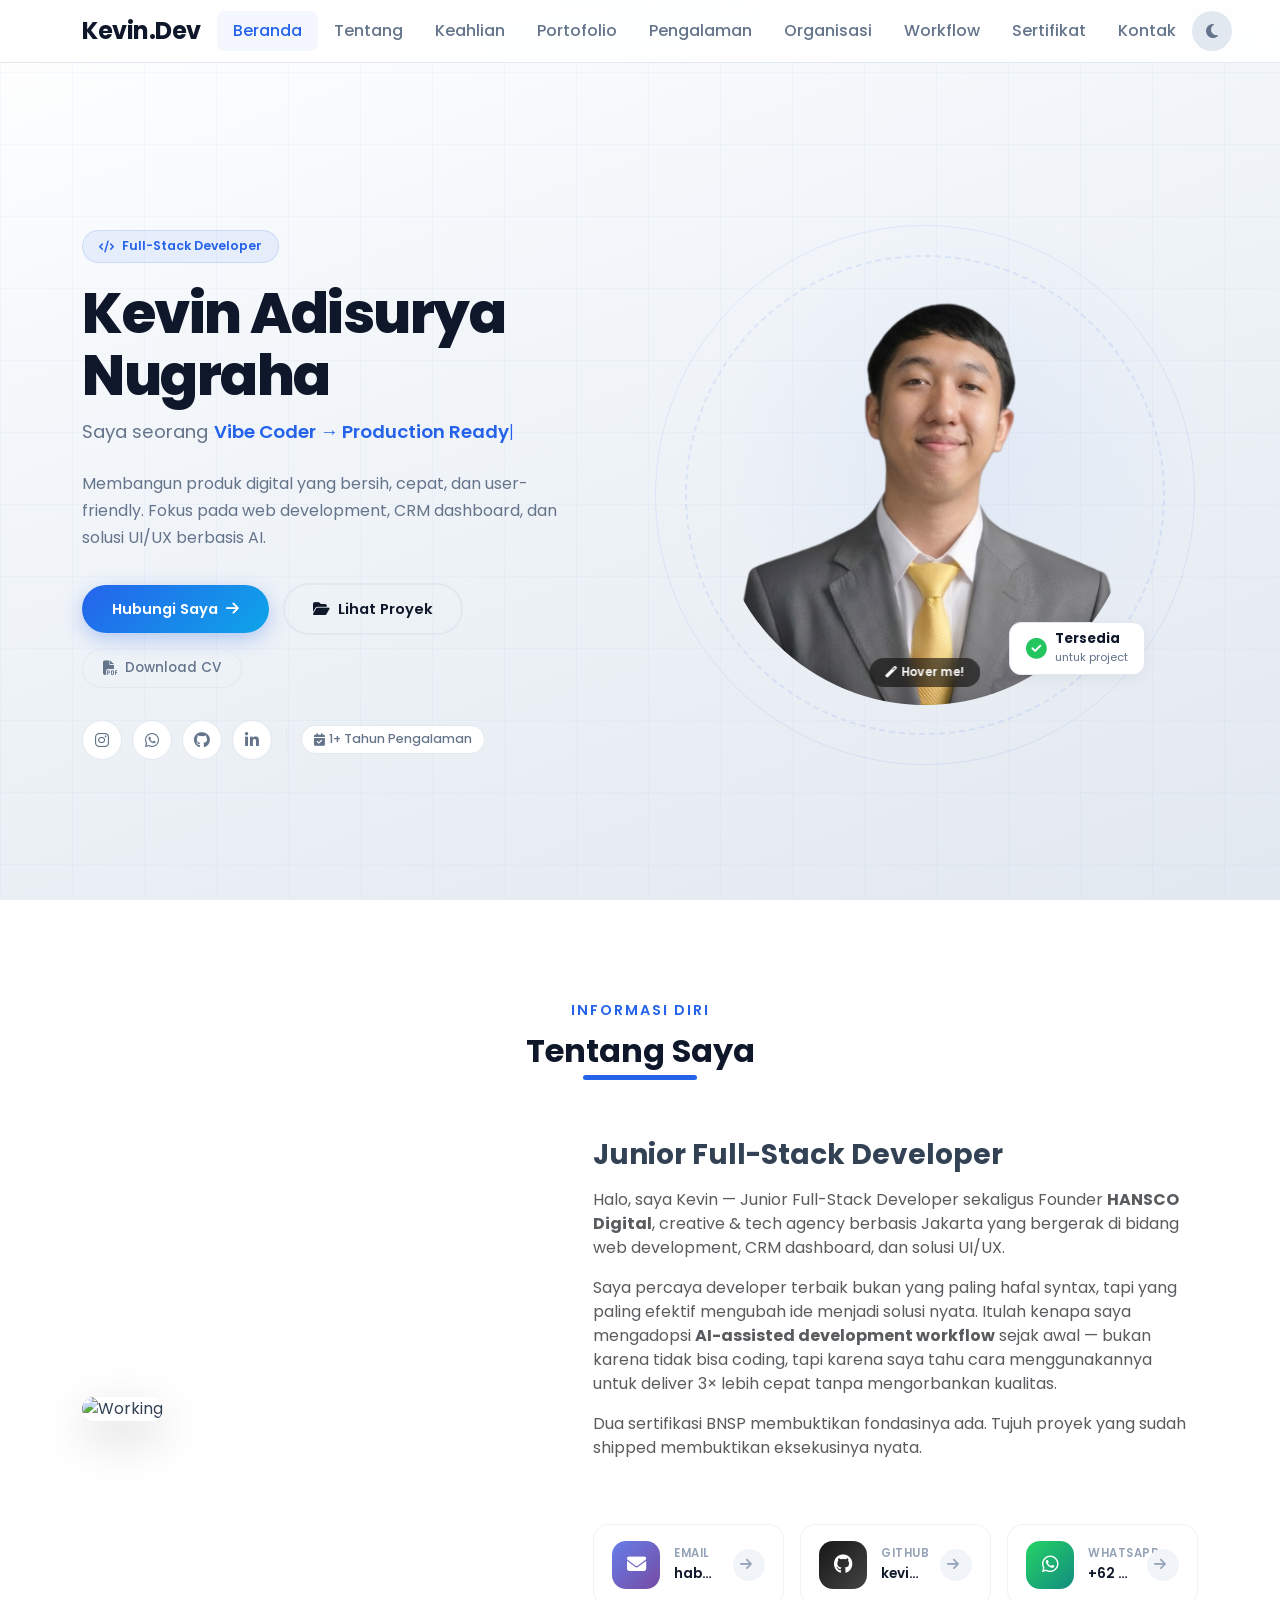
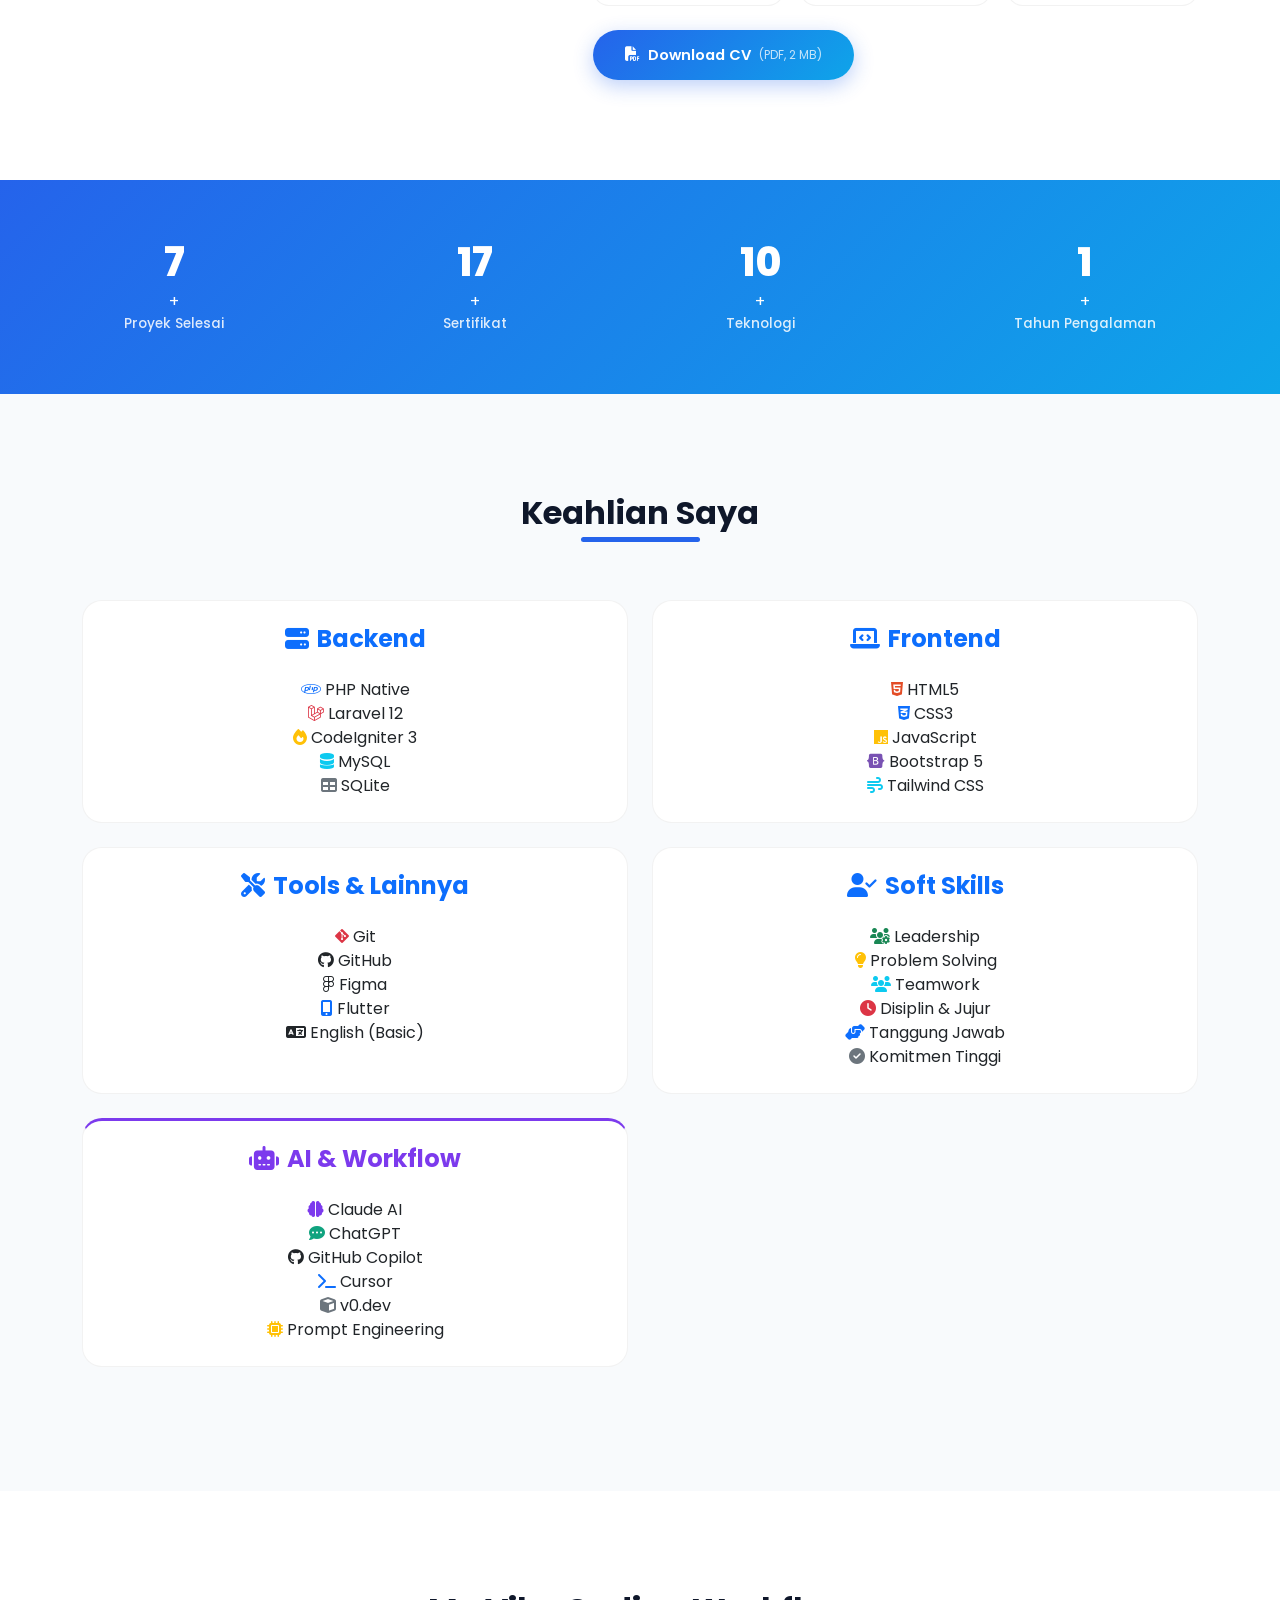
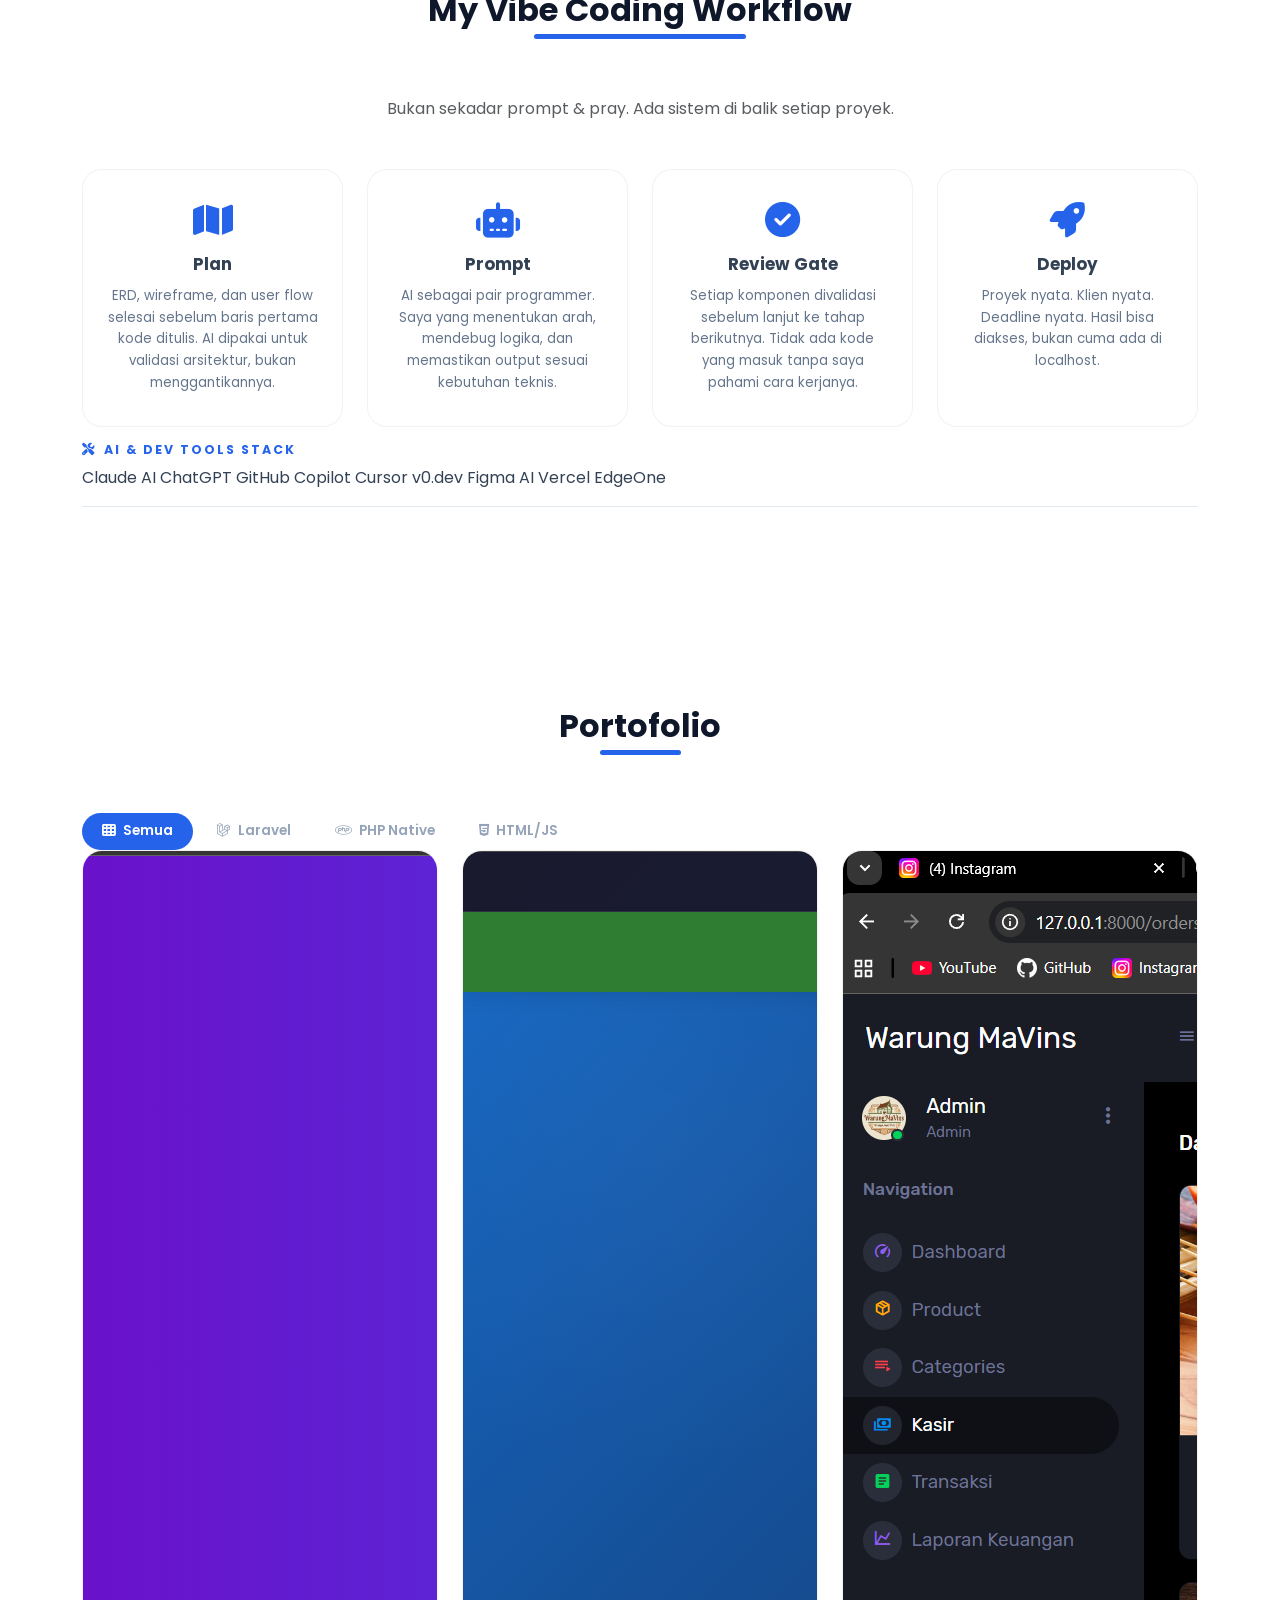
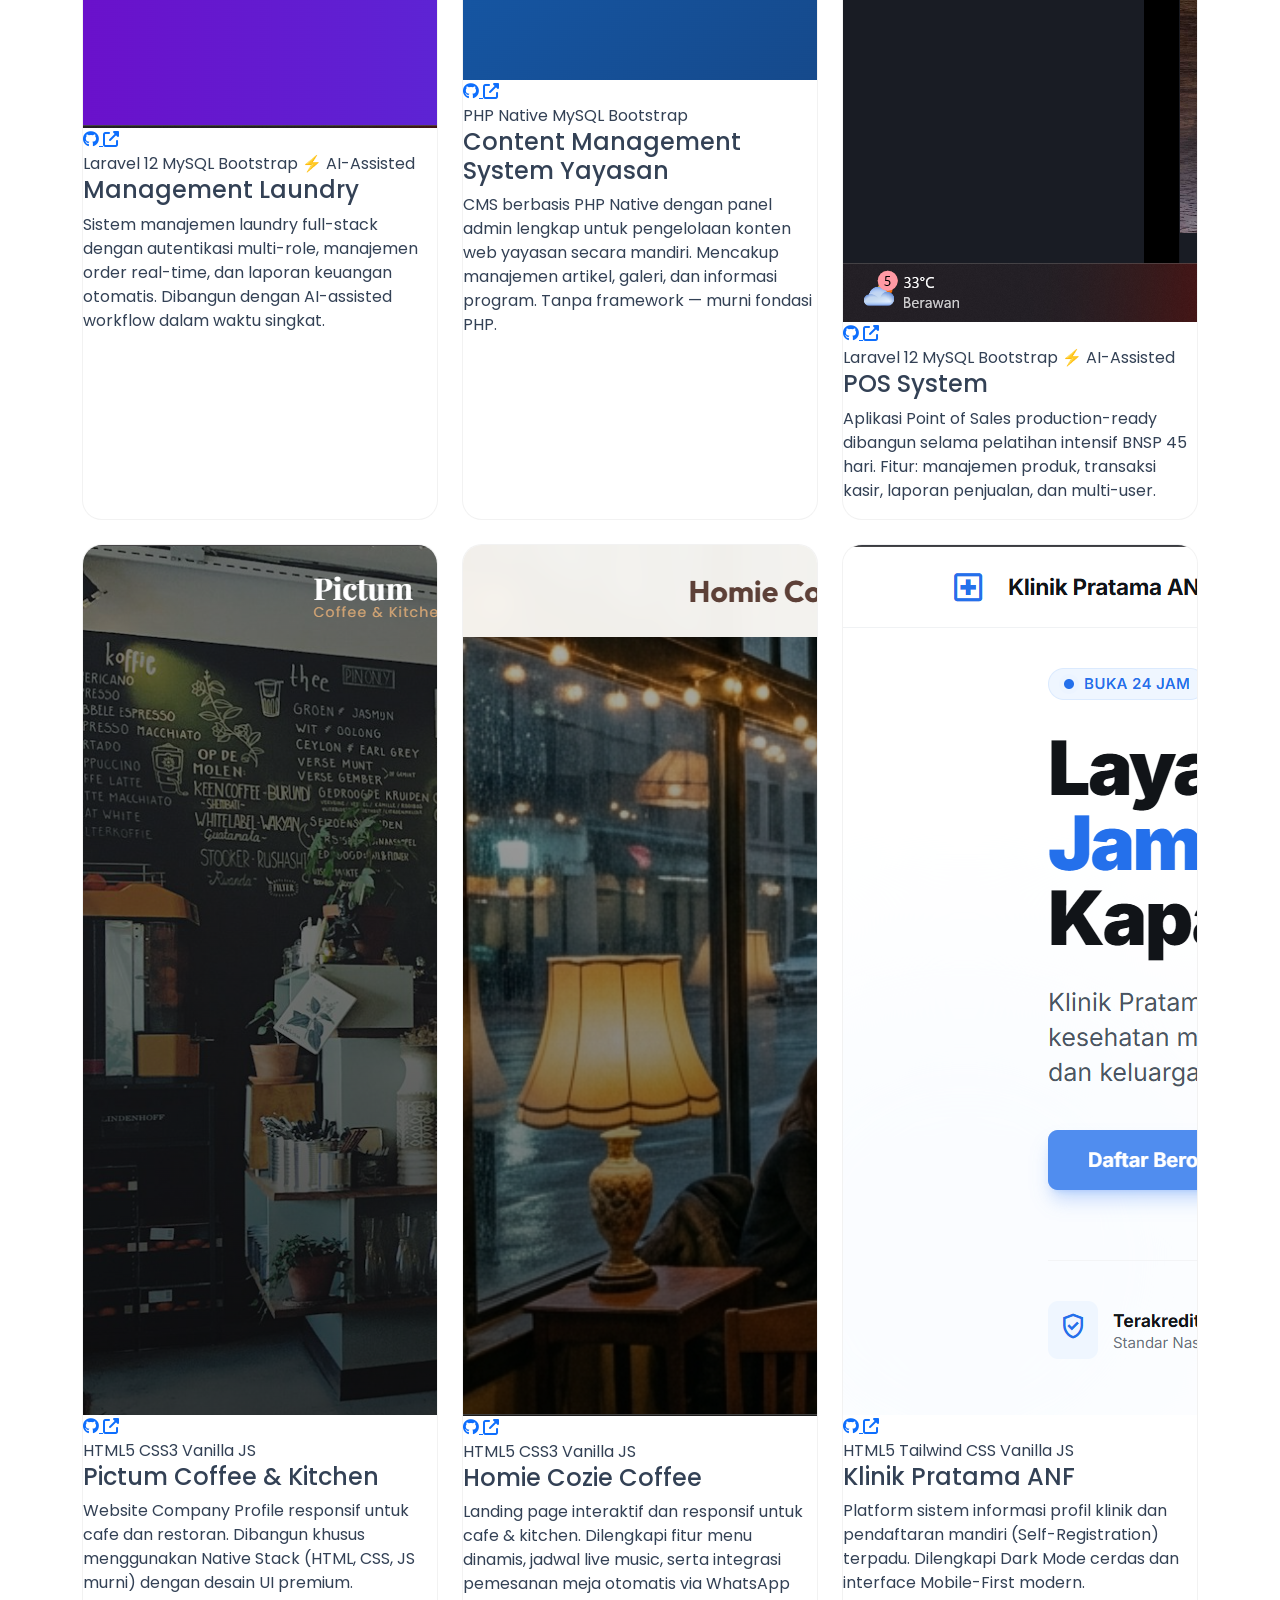
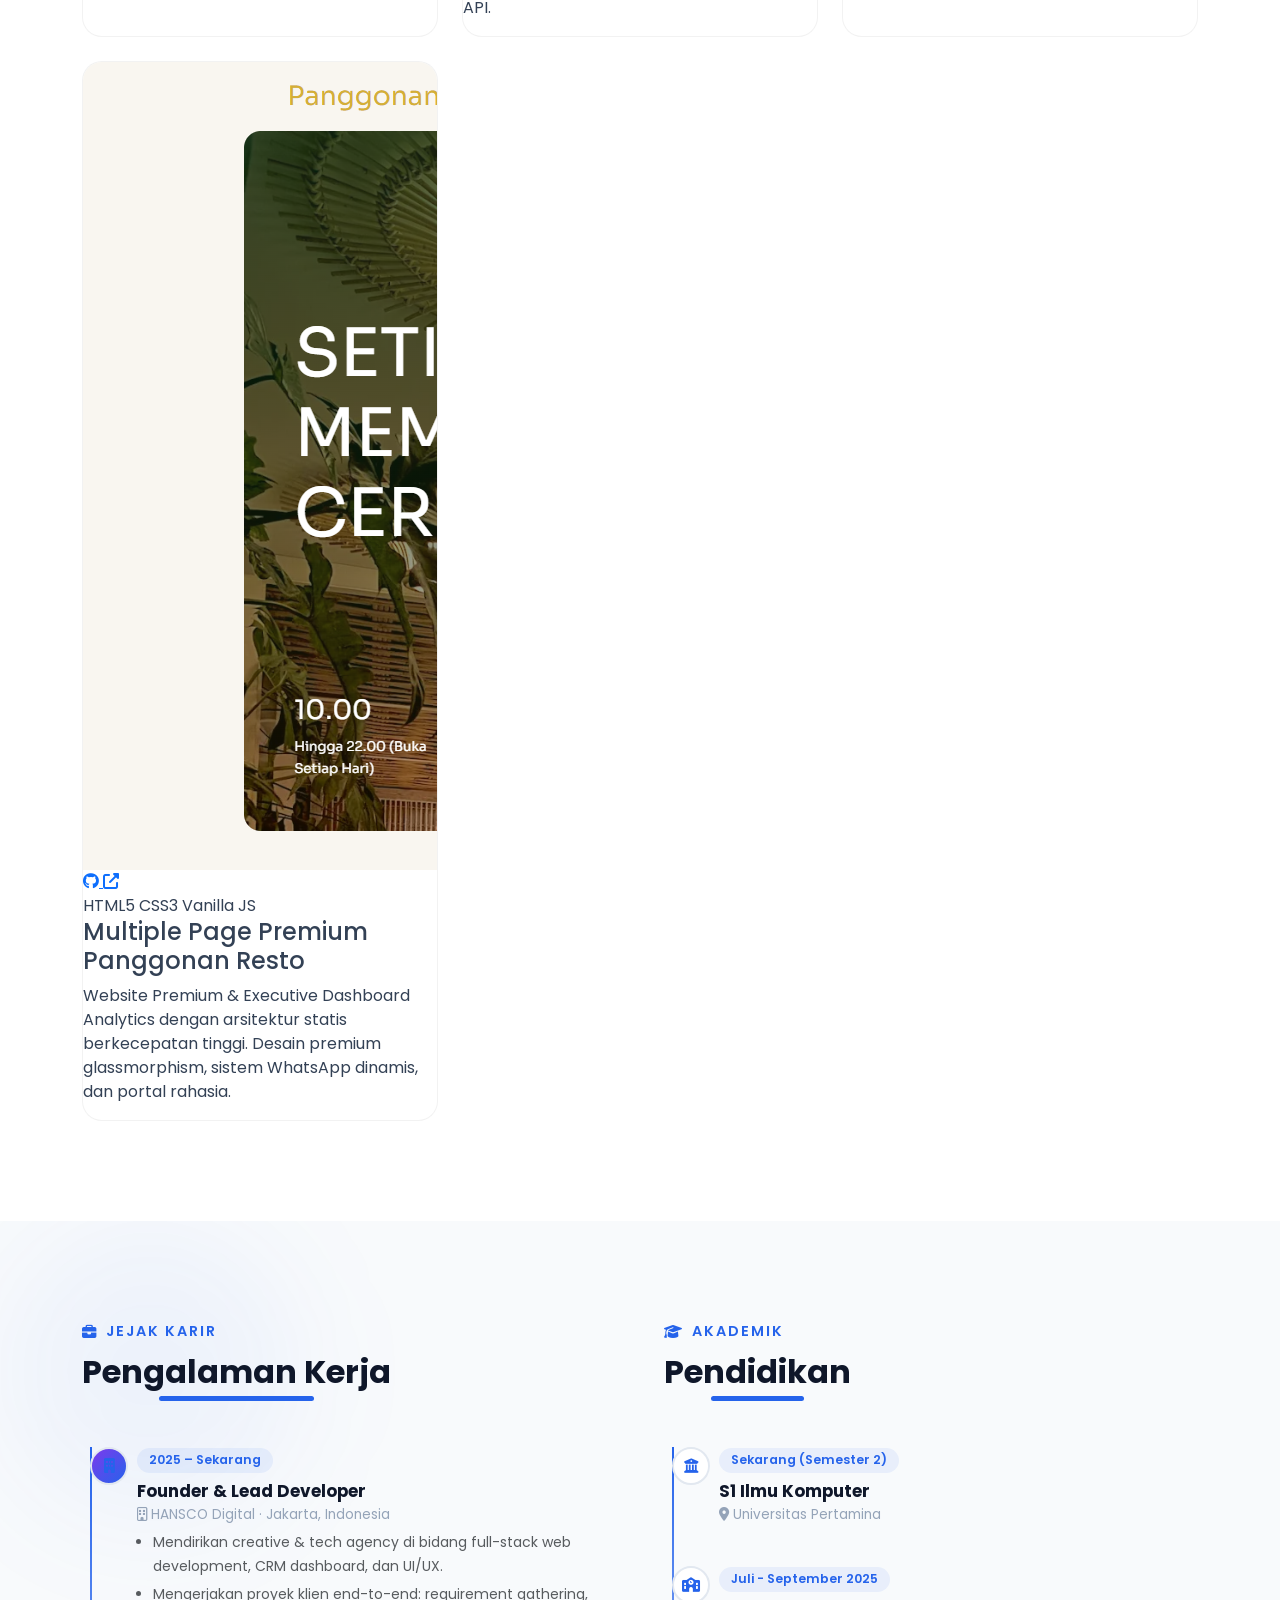
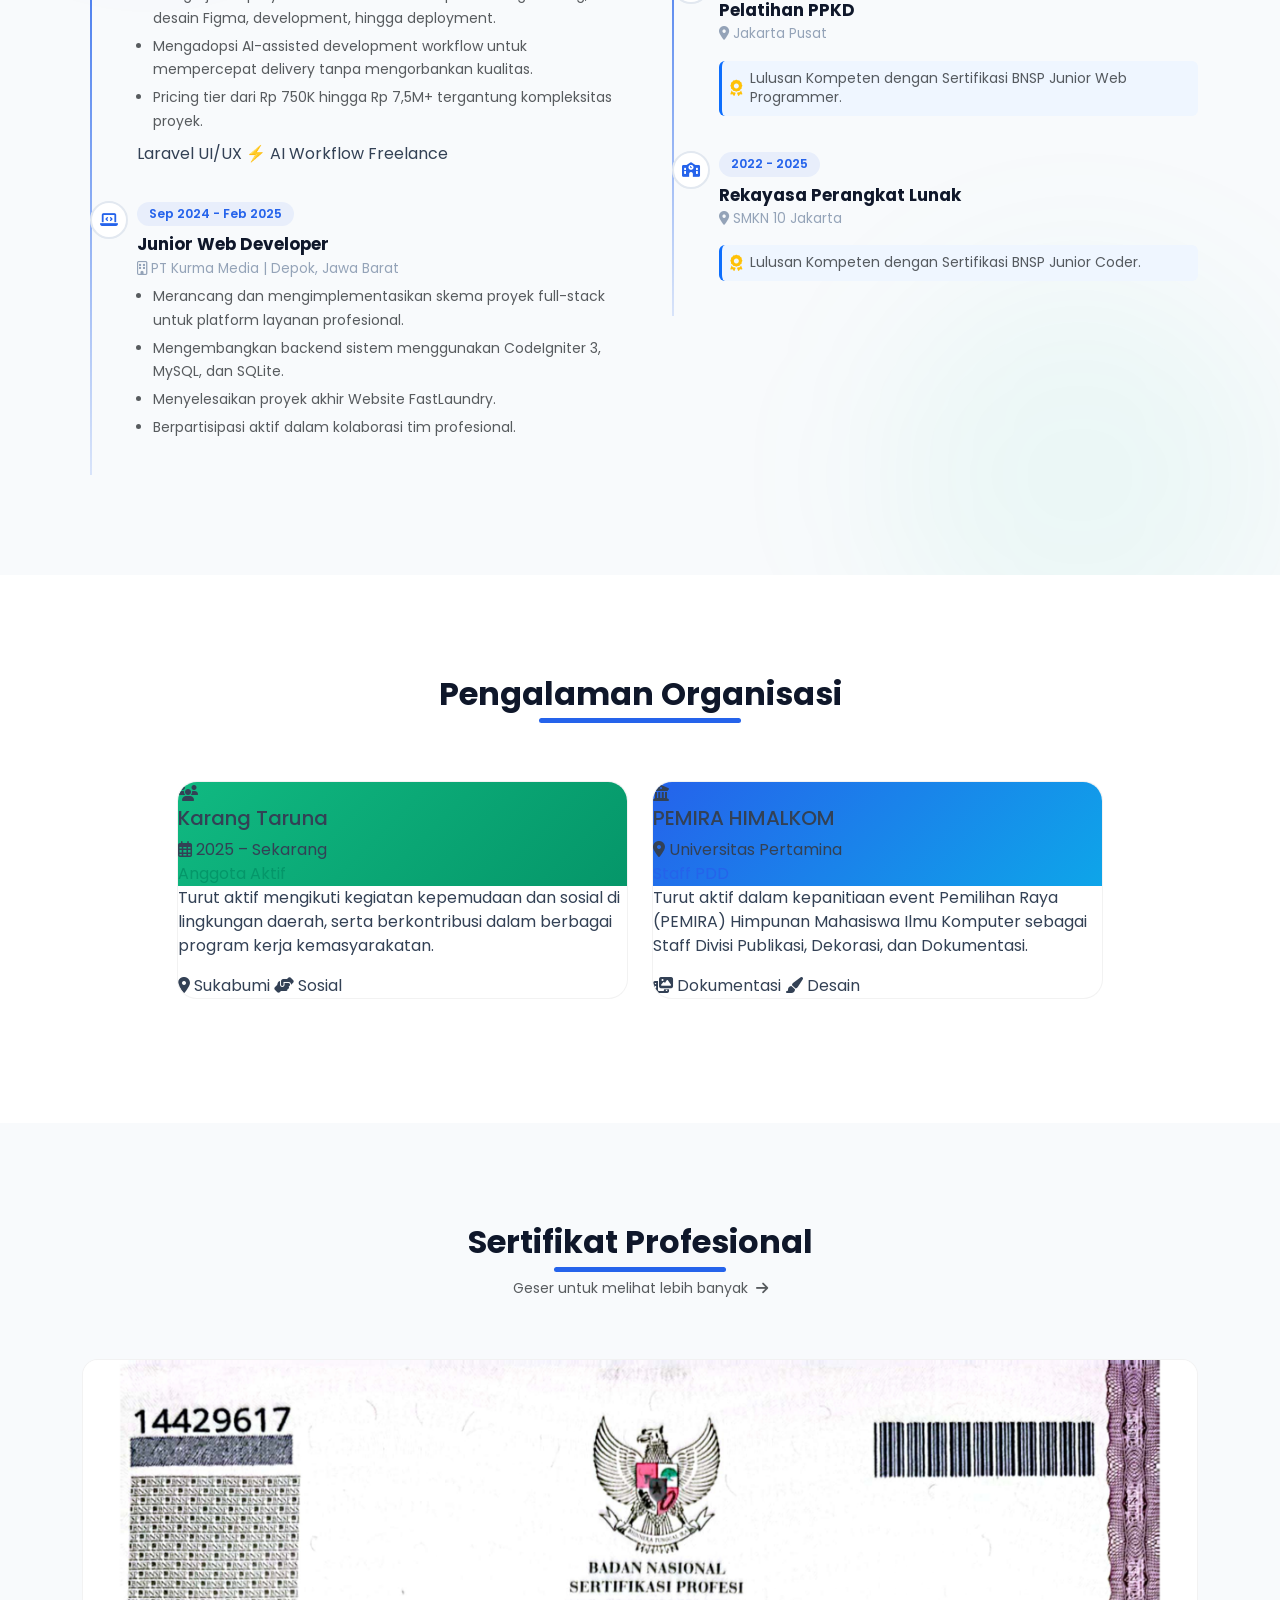
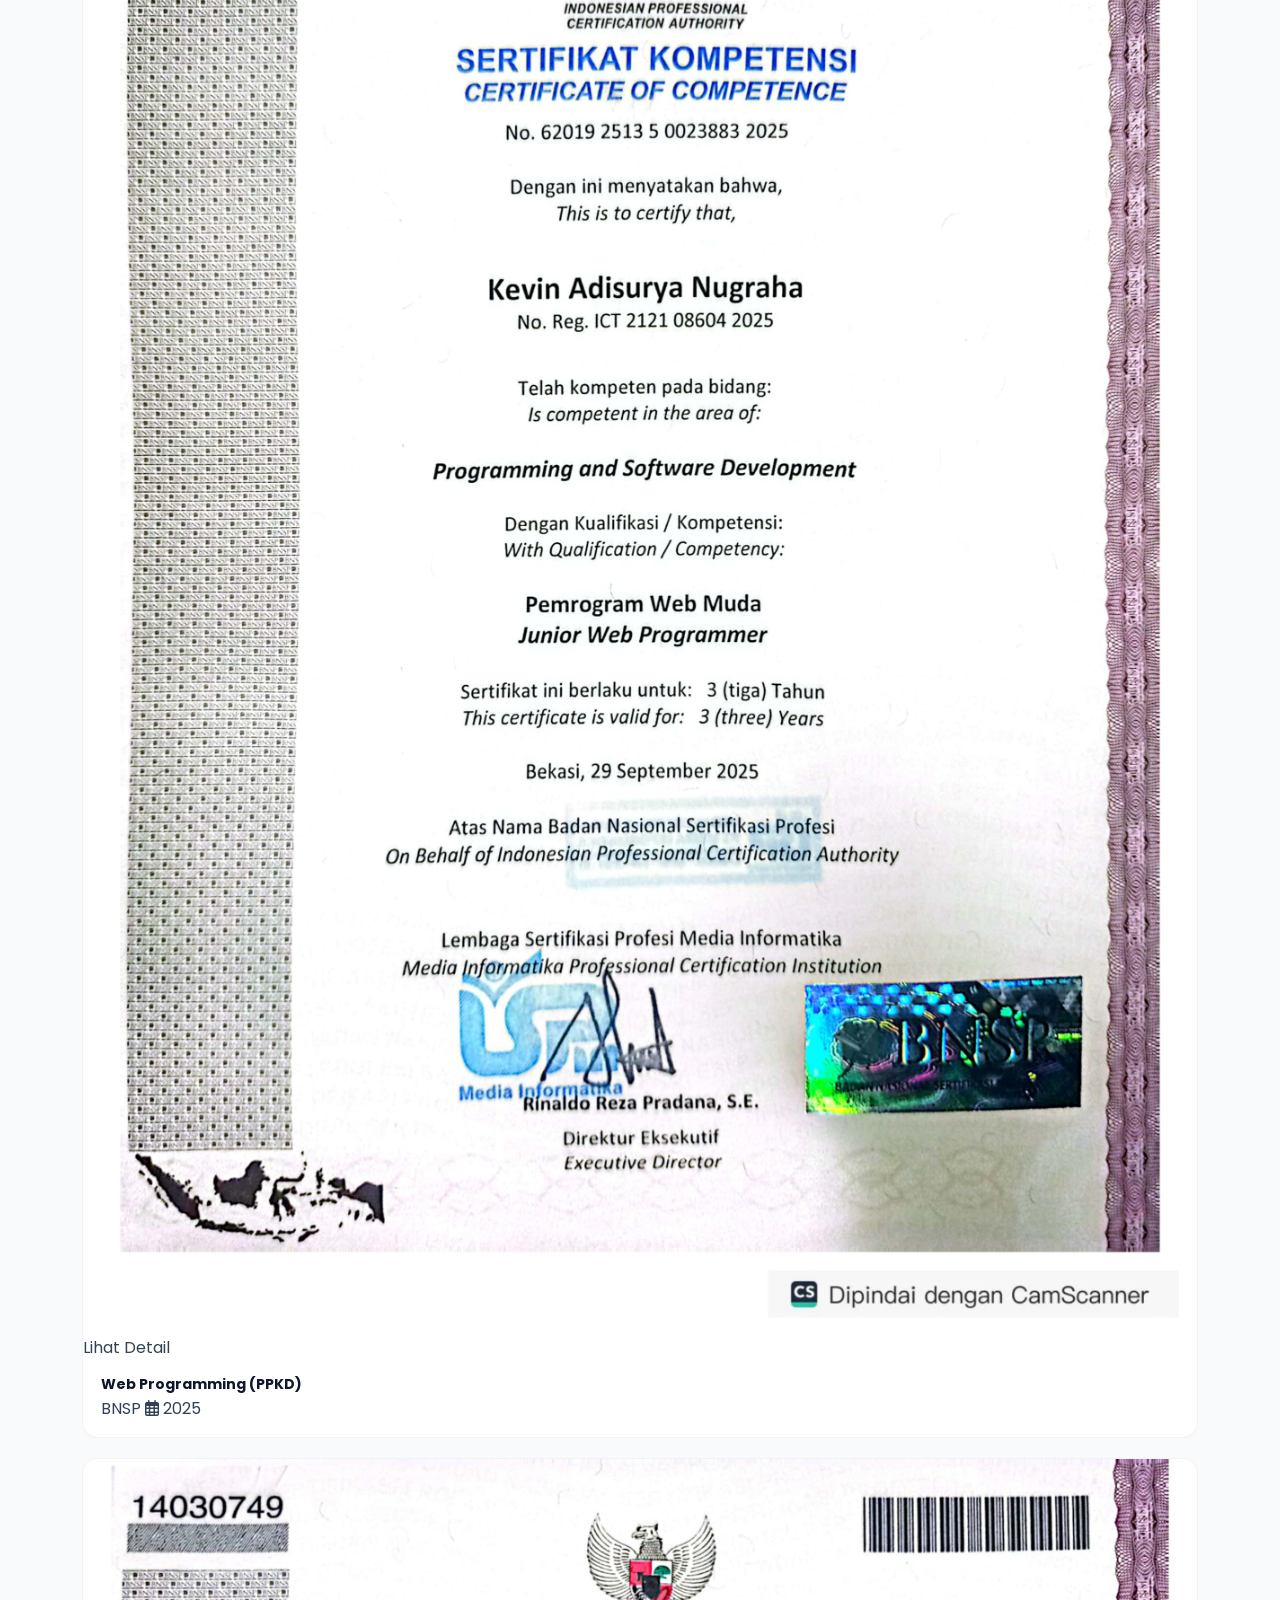
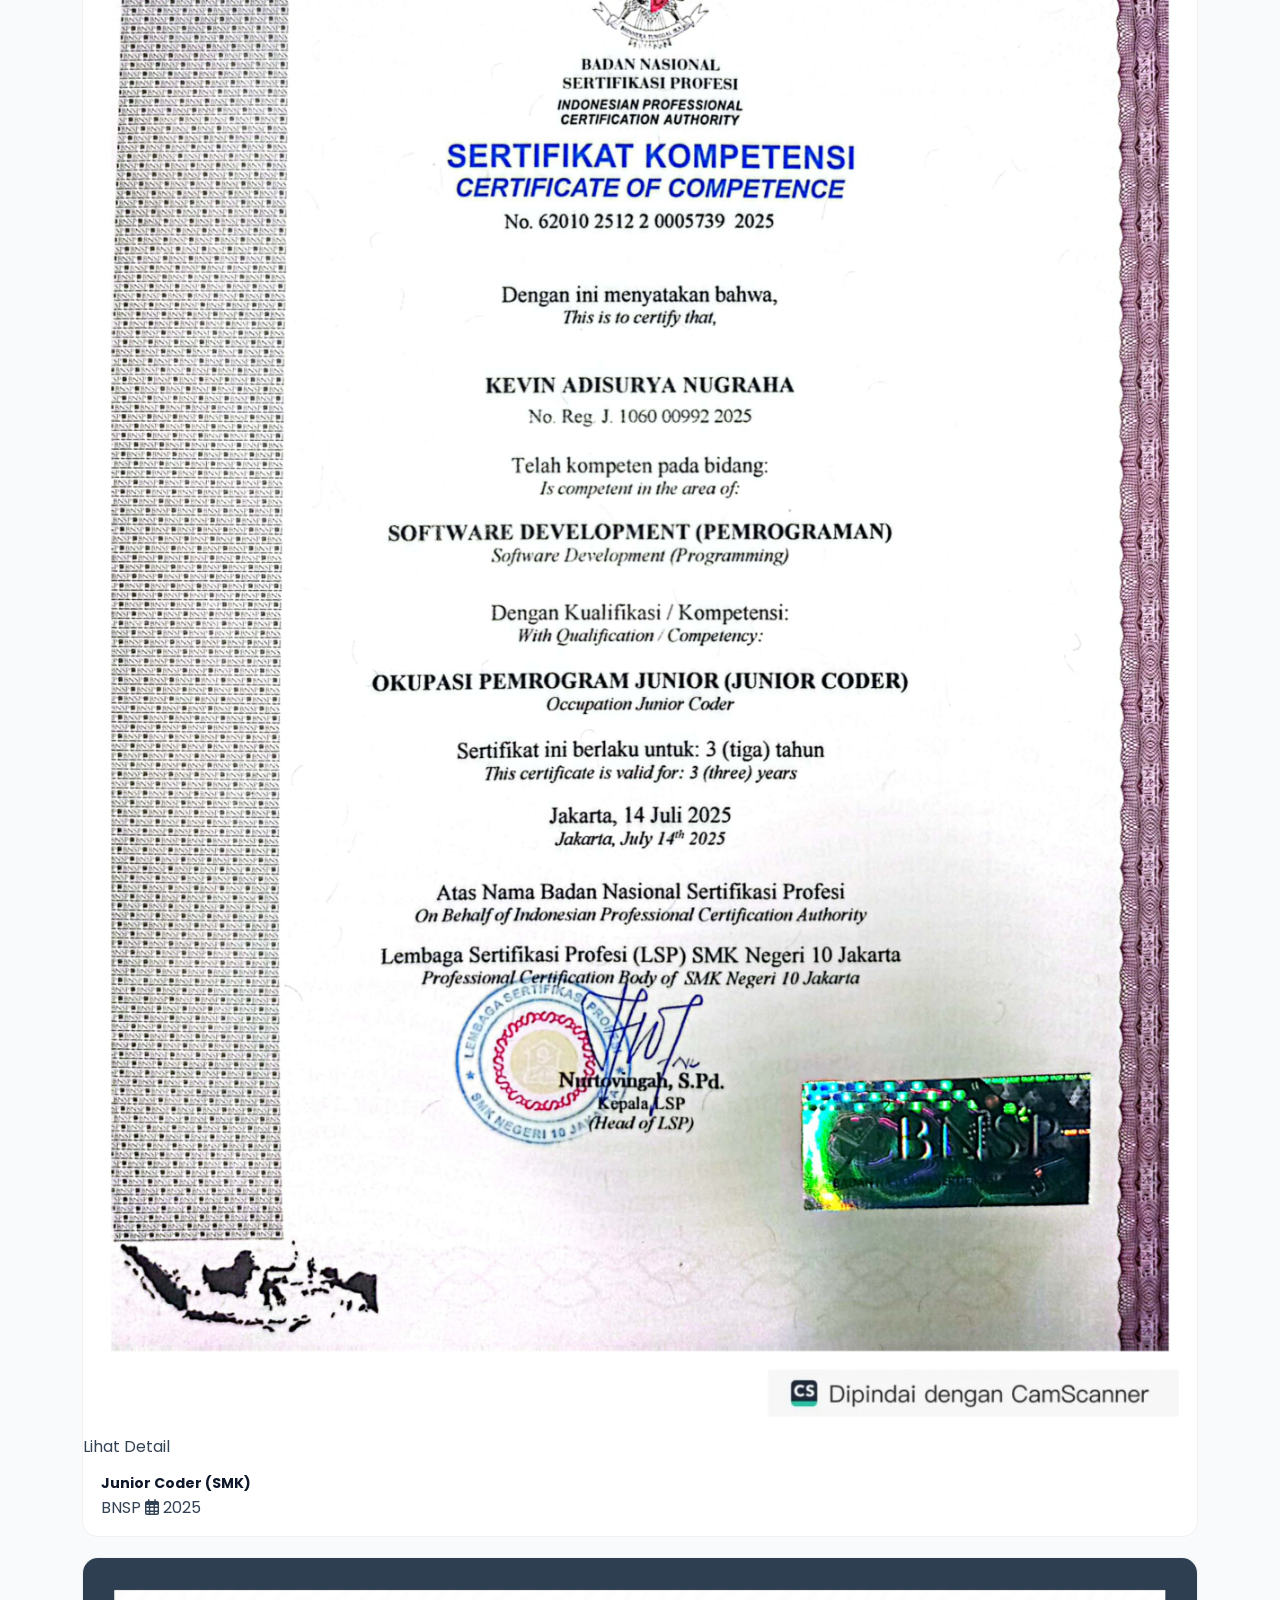
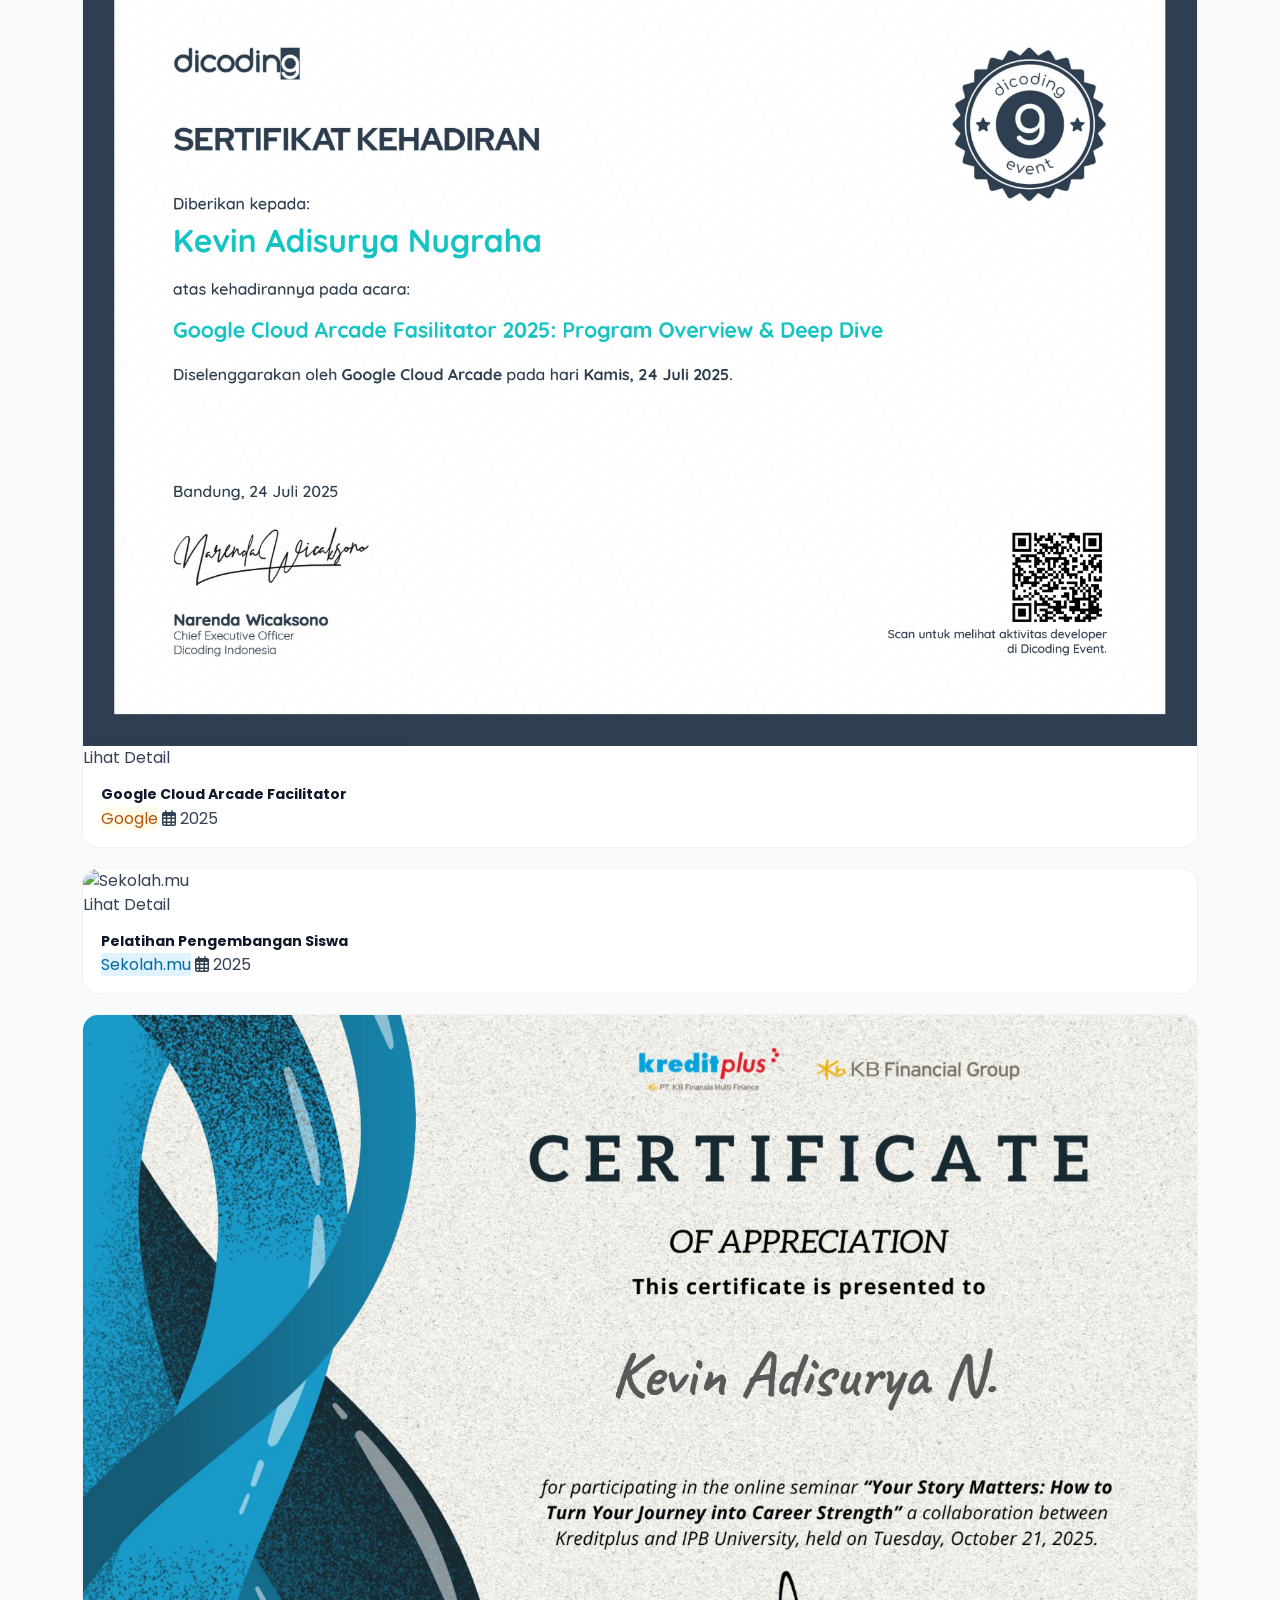
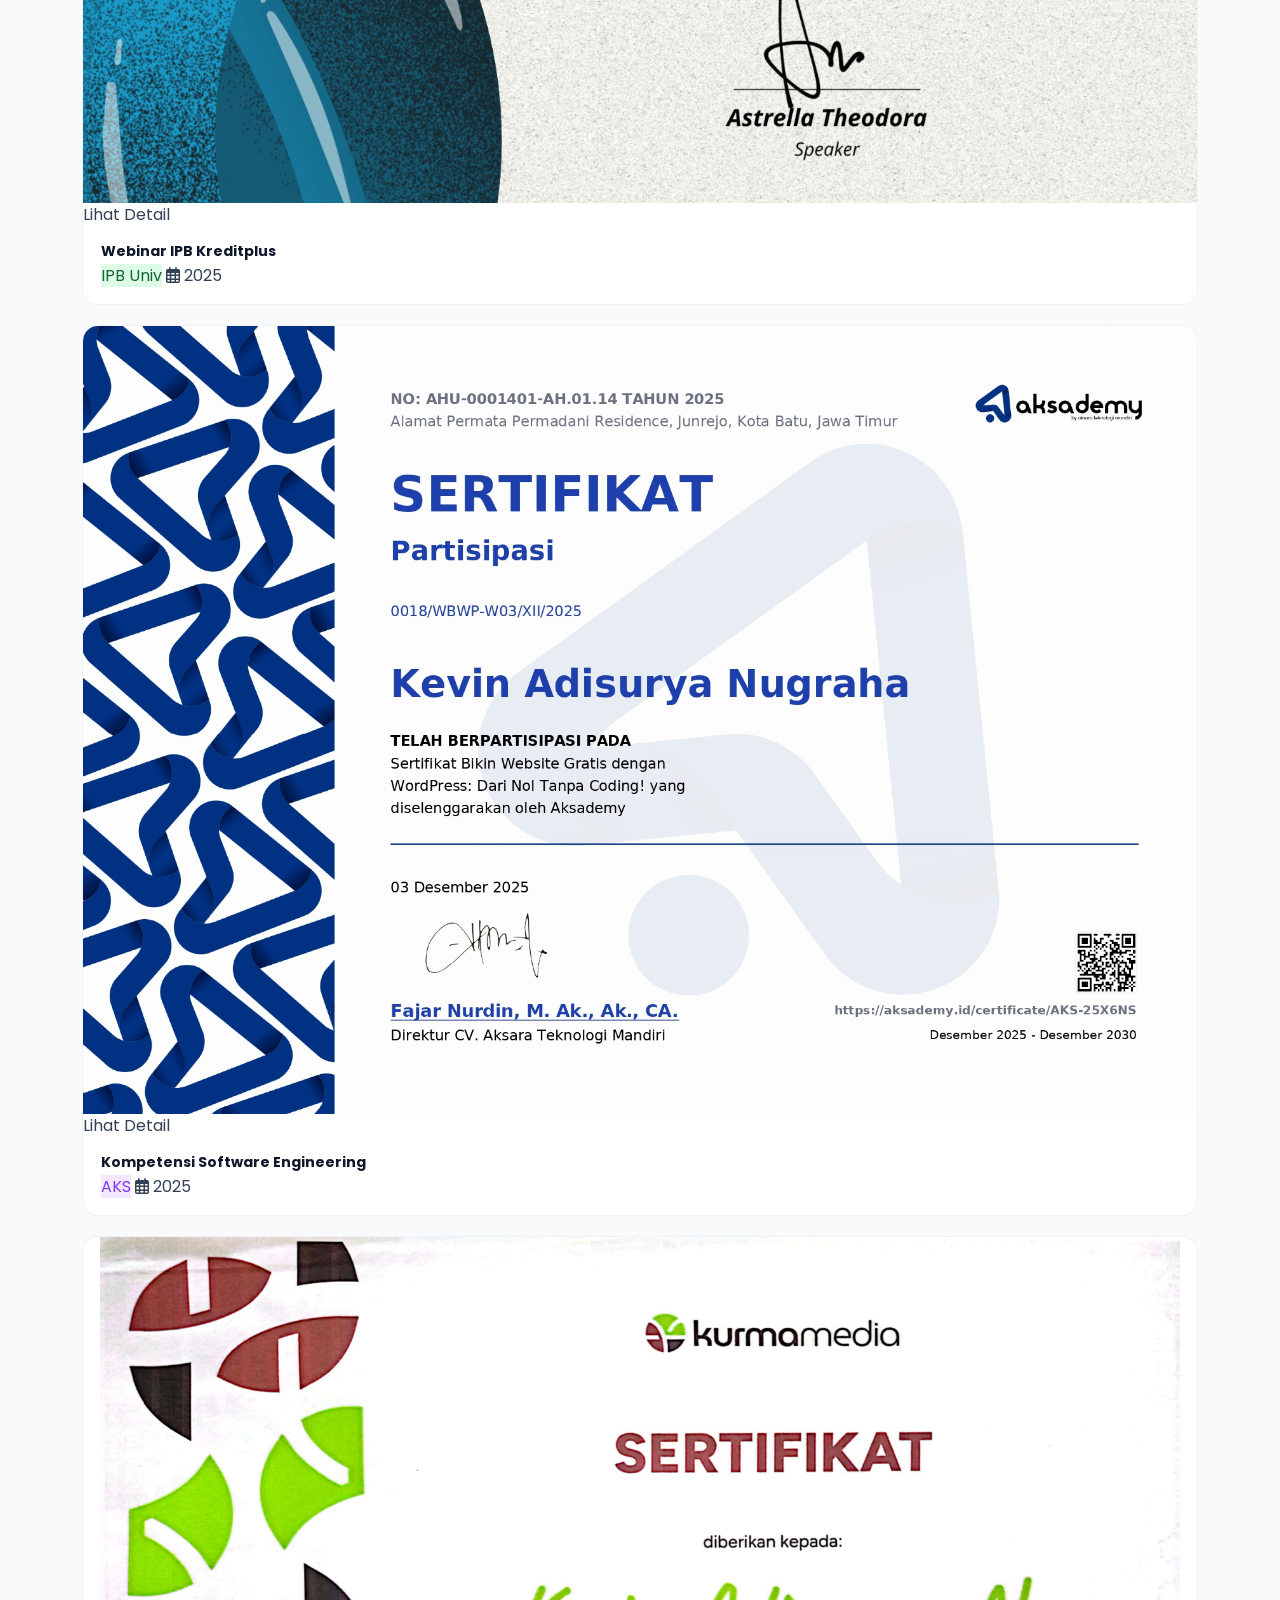
==== commit 94cf0d59: "SEO audit fixes: title/OG/Twitter tags, alt texts, sitemap domain, 404 meta" ====
--- a/index.html
+++ b/index.html
@@ -18,18 +18,19 @@
       name="description"
       content="Kevin Adisurya — AI-Assisted Full-Stack Developer & Founder HANSCO Digital. Spesialis Laravel, CodeIgniter, dan AI-assisted web development. 7 proyek shipped, 2 BNSP Certified."
     />
-    <title>Kevin Adisurya N. | AI-Assisted Full-Stack Developer</title>
+    <title>Kevin Adisurya Nugraha | AI-Assisted Full-Stack Developer</title>
 
     <!-- SEO & Open Graph -->
     <meta property="og:type" content="website" />
-    <meta property="og:title" content="Kevin Adisurya | AI-Assisted Full-Stack Developer" />
+    <meta property="og:title" content="Kevin Adisurya Nugraha | AI-Assisted Full-Stack Developer" />
     <meta property="og:description" content="Vibe Coder dengan fondasi. 7 proyek shipped, 2 BNSP cert, Founder HANSCO Digital. Spesialis Laravel, CodeIgniter & AI-assisted web development." />
     <meta property="og:image" content="assets/image/Kevin_Adisurya_Nugraha.jpg" />
     <meta property="og:url" content="https://kevindev.vercel.app" />
     <meta property="og:site_name" content="Kevin.Dev" />
     <meta property="og:locale" content="id_ID" />
     <meta name="twitter:card" content="summary_large_image" />
-    <meta name="twitter:title" content="Kevin Adisurya | AI-Assisted Full-Stack Developer" />
+    <meta name="twitter:site" content="@kevindev" />
+    <meta name="twitter:title" content="Kevin Adisurya Nugraha | AI-Assisted Full-Stack Developer" />
     <meta name="twitter:description" content="Vibe Coder dengan fondasi. 7 proyek shipped, 2 BNSP cert, Founder HANSCO Digital." />
     <meta name="twitter:image" content="assets/image/Kevin_Adisurya_Nugraha.jpg" />
     <meta name="author" content="Kevin Adisurya Nugraha" />
@@ -733,7 +734,7 @@
               <div class="portfolio-img-wrapper">
                 <img
                   src="assets/image/portofolio_image/yayasan_cms.png"
-                  alt="yayasan_cms"
+                  alt="Yayasan CMS Dashboard"
                   loading="lazy"
                 />
                 <div class="portfolio-img-overlay">
@@ -1475,7 +1476,7 @@
             >
               <img
                 src="assets/image/sertif_image/sertifikat-AKS-25X6NS_page-0001.jpg"
-                alt="AKS"
+                alt="Sertifikat Kompetensi Kelulusan (AKS)"
                 class="cert-img"
               />
               <div class="cert-overlay">
@@ -1545,7 +1546,7 @@
             >
               <img
                 src="assets/image/sertif_image/sertifikat-AKS-25ALK0_page-0001.jpg"
-                alt="AKS"
+                alt="Sertifikat Kompetensi Kelulusan (AKS)"
                 class="cert-img"
               />
               <div class="cert-overlay">
@@ -1580,7 +1581,7 @@
             >
               <img
                 src="assets/image/sertif_image/sertif_ppkd_page-0001.jpg"
-                alt="PPKD"
+                alt="Pelatihan PPKD Jakarta"
                 class="cert-img"
               />
               <div class="cert-overlay">
@@ -1615,7 +1616,7 @@
             >
               <img
                 src="assets/image/sertif_image/ONLK1KGYTP_page-0001.jpg"
-                alt="ONLK"
+                alt="ONLK Microsoft Training"
                 class="cert-img"
               />
               <div class="cert-overlay">
@@ -1652,7 +1653,7 @@
             >
               <img
                 src="assets/image/sertif_image/Kevin Adisurya Nugraha_page-0001.jpg"
-                alt="Sertifikat"
+                alt="Peserta Guest Lecture Universitas Pertamina"
                 class="cert-img"
               />
               <div class="cert-overlay">
@@ -1830,7 +1831,7 @@
             >
               <img
                 src="assets/image/sertif_image/gemini_arena.png"
-                alt="Exabytes"
+                alt="Gemini Arena"
                 class="cert-img"
               />
               <div class="cert-overlay">
@@ -1908,7 +1909,7 @@
             <img
               src="assets/image/sertif_image/bnsp_ppkd_page-0001.jpg"
               class="w-100"
-              alt="Certificate"
+              alt=""
             />
           </div>
         </div>
@@ -1922,7 +1923,7 @@
             <img
               src="assets/image/sertif_image/bnsp_smk_page-0001.jpg"
               class="w-100"
-              alt="Certificate"
+              alt=""
             />
           </div>
         </div>
@@ -1936,7 +1937,7 @@
             <img
               src="assets/image/sertif_image/google-cloud-arcade-fasilitator-2025-program-overview-deep-dive-certificate_page-0001.jpg"
               class="w-100"
-              alt="Certificate"
+              alt=""
             />
           </div>
         </div>
@@ -1950,7 +1951,7 @@
             <img
               src="assets/image/sertif_image/sertifikat-Siswa-sekolahmu--page-00001 (1).jpg"
               class="w-100"
-              alt="Certificate"
+              alt=""
             />
           </div>
         </div>
@@ -1964,7 +1965,7 @@
             <img
               src="assets/image/sertif_image/Sertifikat Webinar IPB - Kreditplus 2025_page-0001.jpg"
               class="w-100"
-              alt="Certificate"
+              alt=""
             />
           </div>
         </div>
@@ -1978,7 +1979,7 @@
             <img
               src="assets/image/sertif_image/sertifikat-AKS-25X6NS_page-0001.jpg"
               class="w-100"
-              alt="Certificate"
+              alt=""
             />
           </div>
         </div>
@@ -1992,7 +1993,7 @@
             <img
               src="assets/image/sertif_image/sertif_kurma_page-0001.jpg"
               class="w-100"
-              alt="Certificate"
+              alt=""
             />
           </div>
         </div>
@@ -2006,7 +2007,7 @@
             <img
               src="assets/image/sertif_image/sertifikat-AKS-25ALK0_page-0001.jpg"
               class="w-100"
-              alt="Certificate"
+              alt=""
             />
           </div>
         </div>
@@ -2020,7 +2021,7 @@
             <img
               src="assets/image/sertif_image/sertif_ppkd_page-0001.jpg"
               class="w-100"
-              alt="Certificate"
+              alt=""
             />
           </div>
         </div>
@@ -2034,7 +2035,7 @@
             <img
               src="assets/image/sertif_image/ONLK1KGYTP_page-0001.jpg"
               class="w-100"
-              alt="Certificate"
+              alt=""
             />
           </div>
         </div>
@@ -2048,7 +2049,7 @@
             <img
               src="assets/image/sertif_image/Kevin Adisurya Nugraha_page-0001.jpg"
               class="w-100"
-              alt="Certificate"
+              alt=""
             />
           </div>
         </div>
@@ -2062,7 +2063,7 @@
             <img
               src="assets/image/sertif_image/KEVIN_ADISURYA_NUGRAHA_(2)_page-0001.jpg"
               class="w-100"
-              alt="Certificate"
+              alt=""
             />
           </div>
         </div>
@@ -2076,7 +2077,7 @@
             <img
               src="assets/image/sertif_image/Sertifikat Peserta Sosialisasi PKM 2026_page-0001.jpg"
               class="w-100"
-              alt="Certificate"
+              alt=""
             />
           </div>
         </div>
@@ -2090,7 +2091,7 @@
             <img
               src="assets/image/sertif_image/pm_gdgoc_ug_page-0001.jpg"
               class="w-100"
-              alt="Certificate"
+              alt=""
             />
           </div>
         </div>
@@ -2104,7 +2105,7 @@
             <img
               src="assets/image/sertif_image/exabytes.jpg"
               class="w-100"
-              alt="Certificate"
+              alt=""
             />
           </div>
         </div>
@@ -2118,7 +2119,7 @@
             <img
               src="assets/image/sertif_image/gemini_arena.png"
               class="w-100"
-              alt="Certificate"
+              alt=""
             />
           </div>
         </div>
@@ -2132,7 +2133,7 @@
             <img
               src="assets/image/sertif_image/preneurs.png"
               class="w-100"
-              alt="Certificate"
+              alt=""
             />
           </div>
         </div>
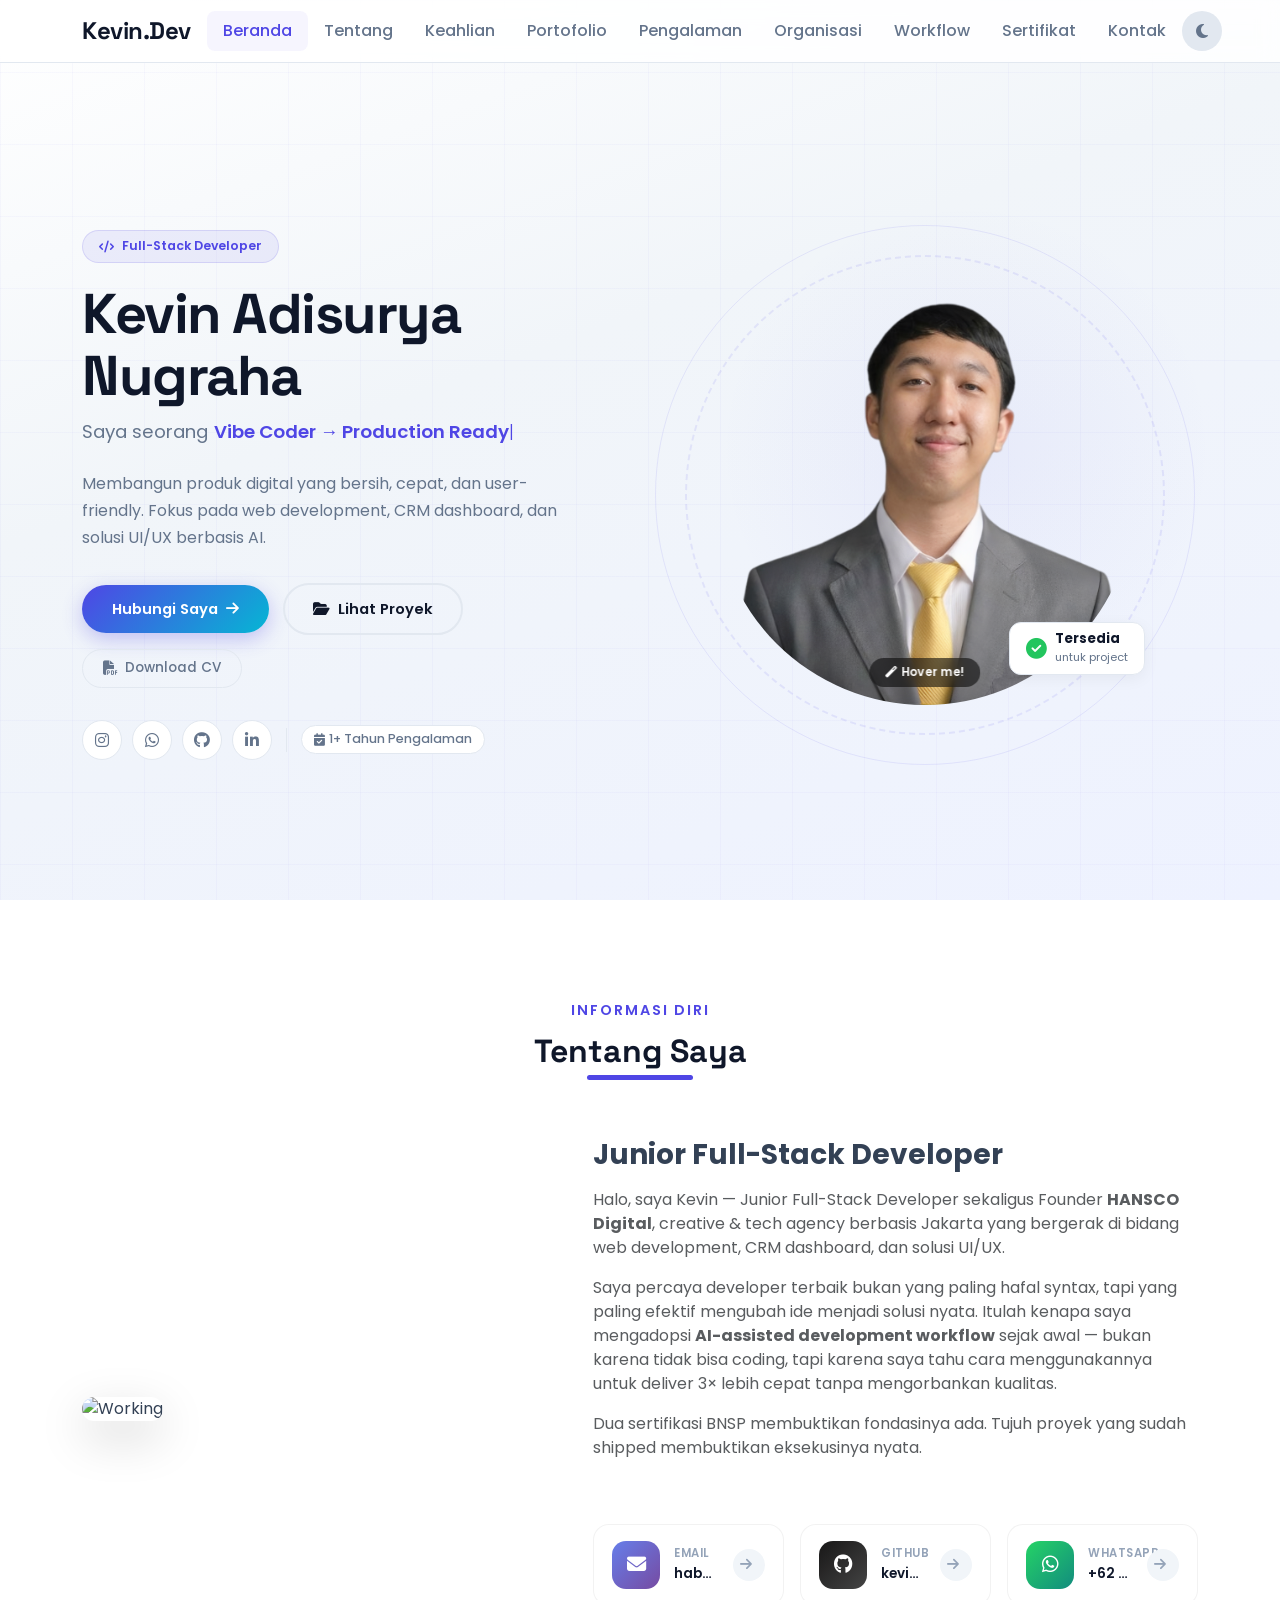
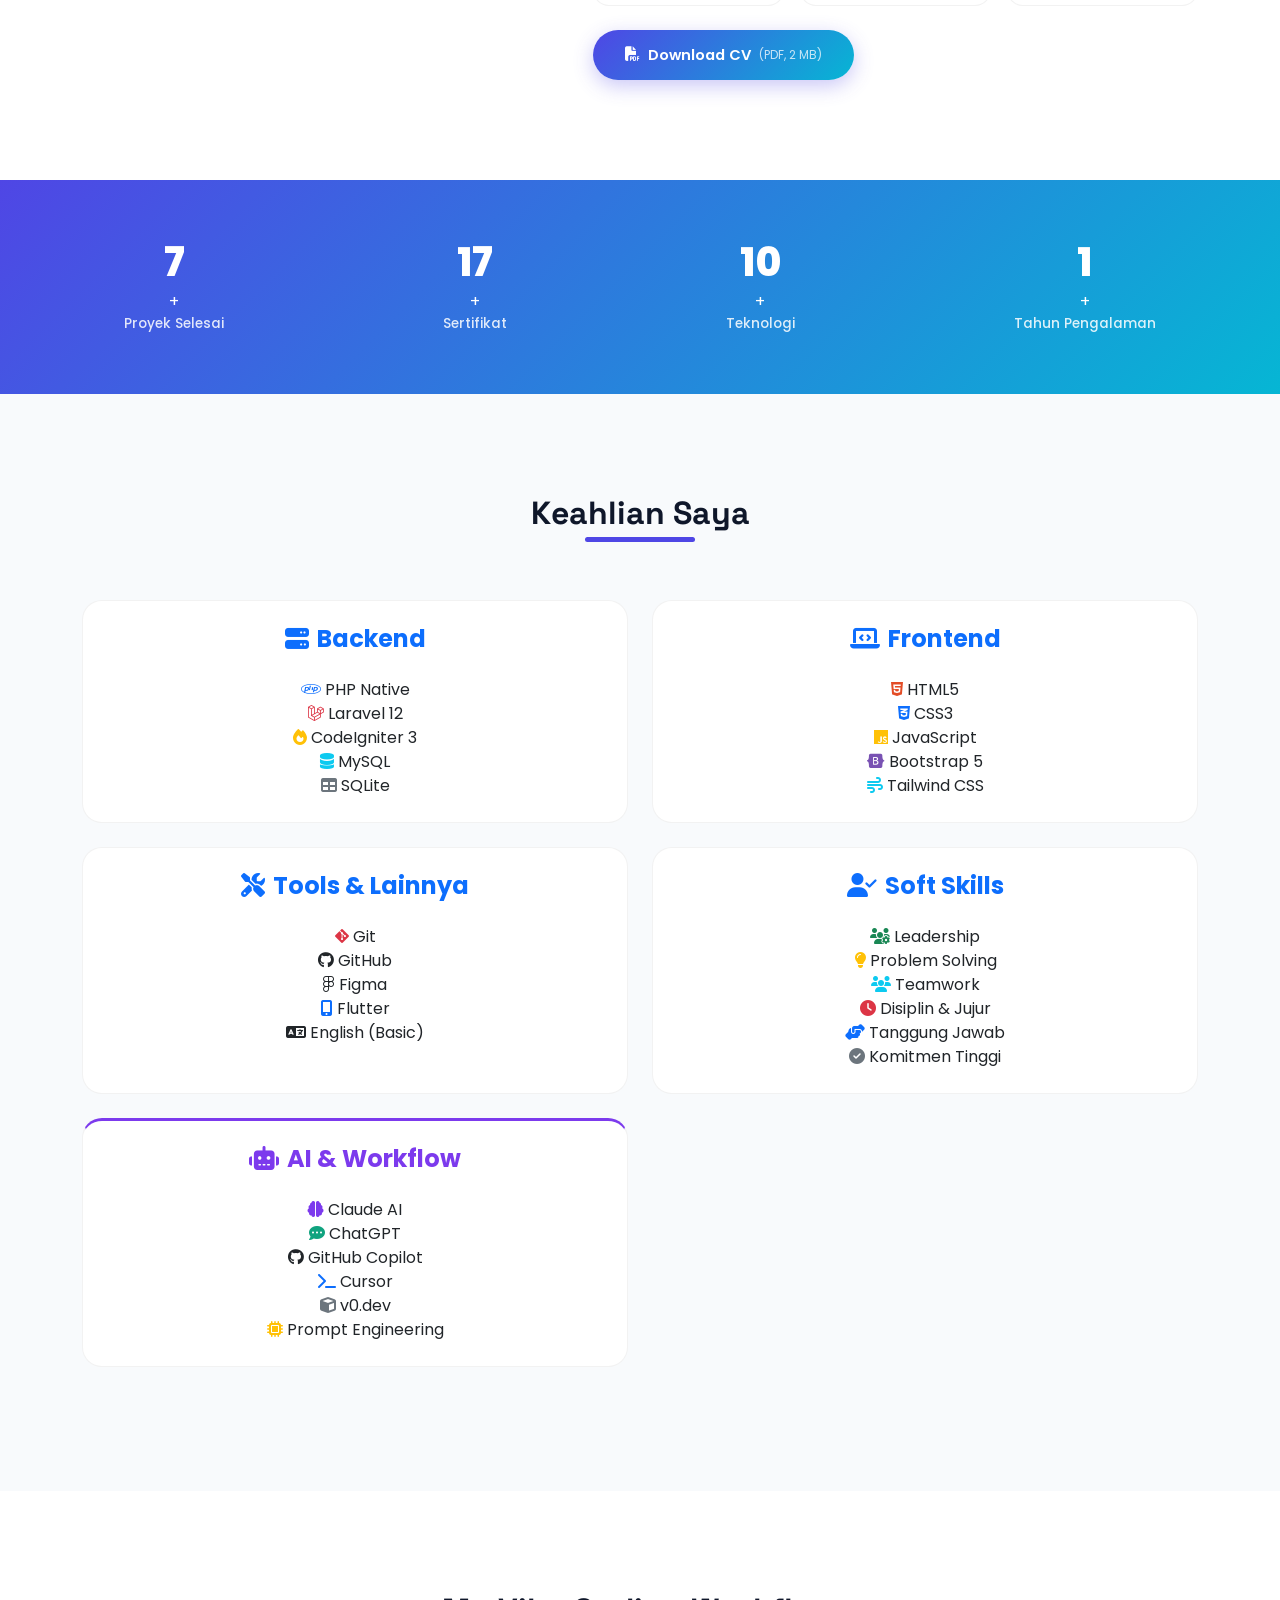
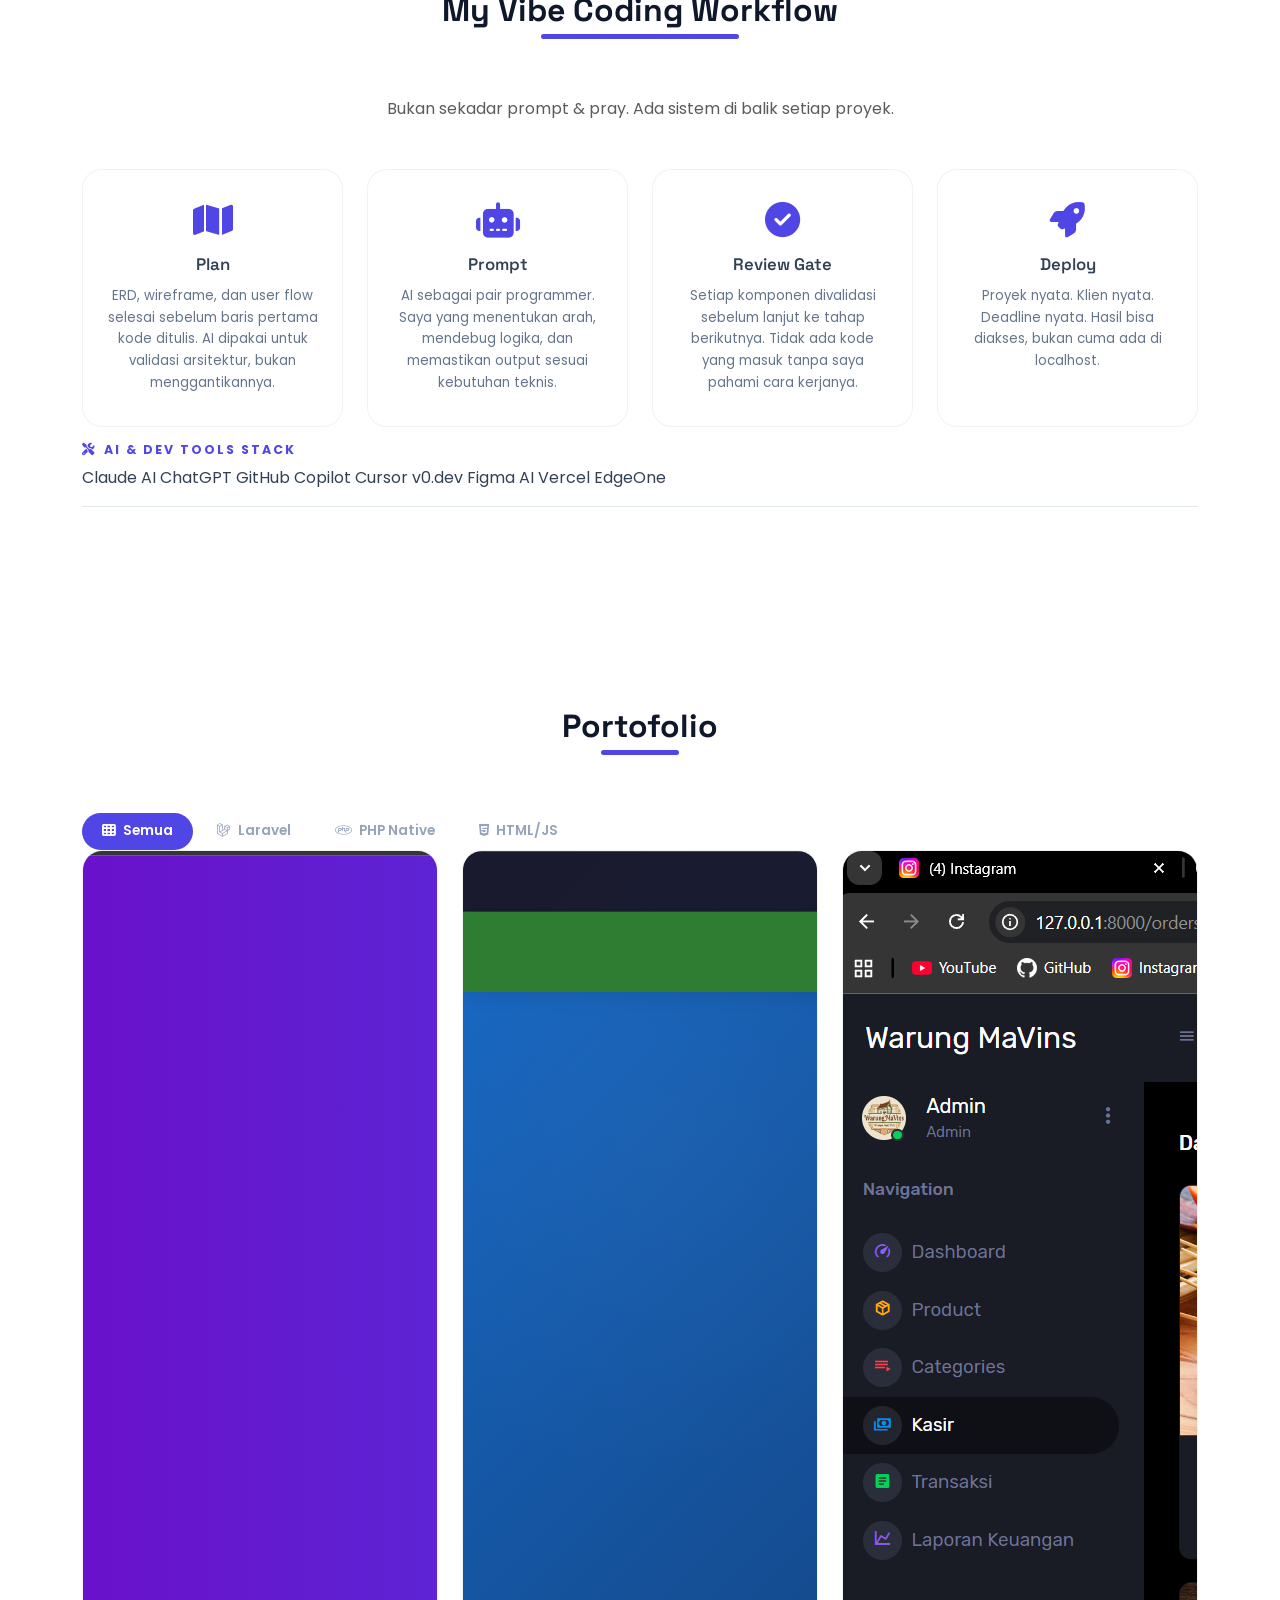
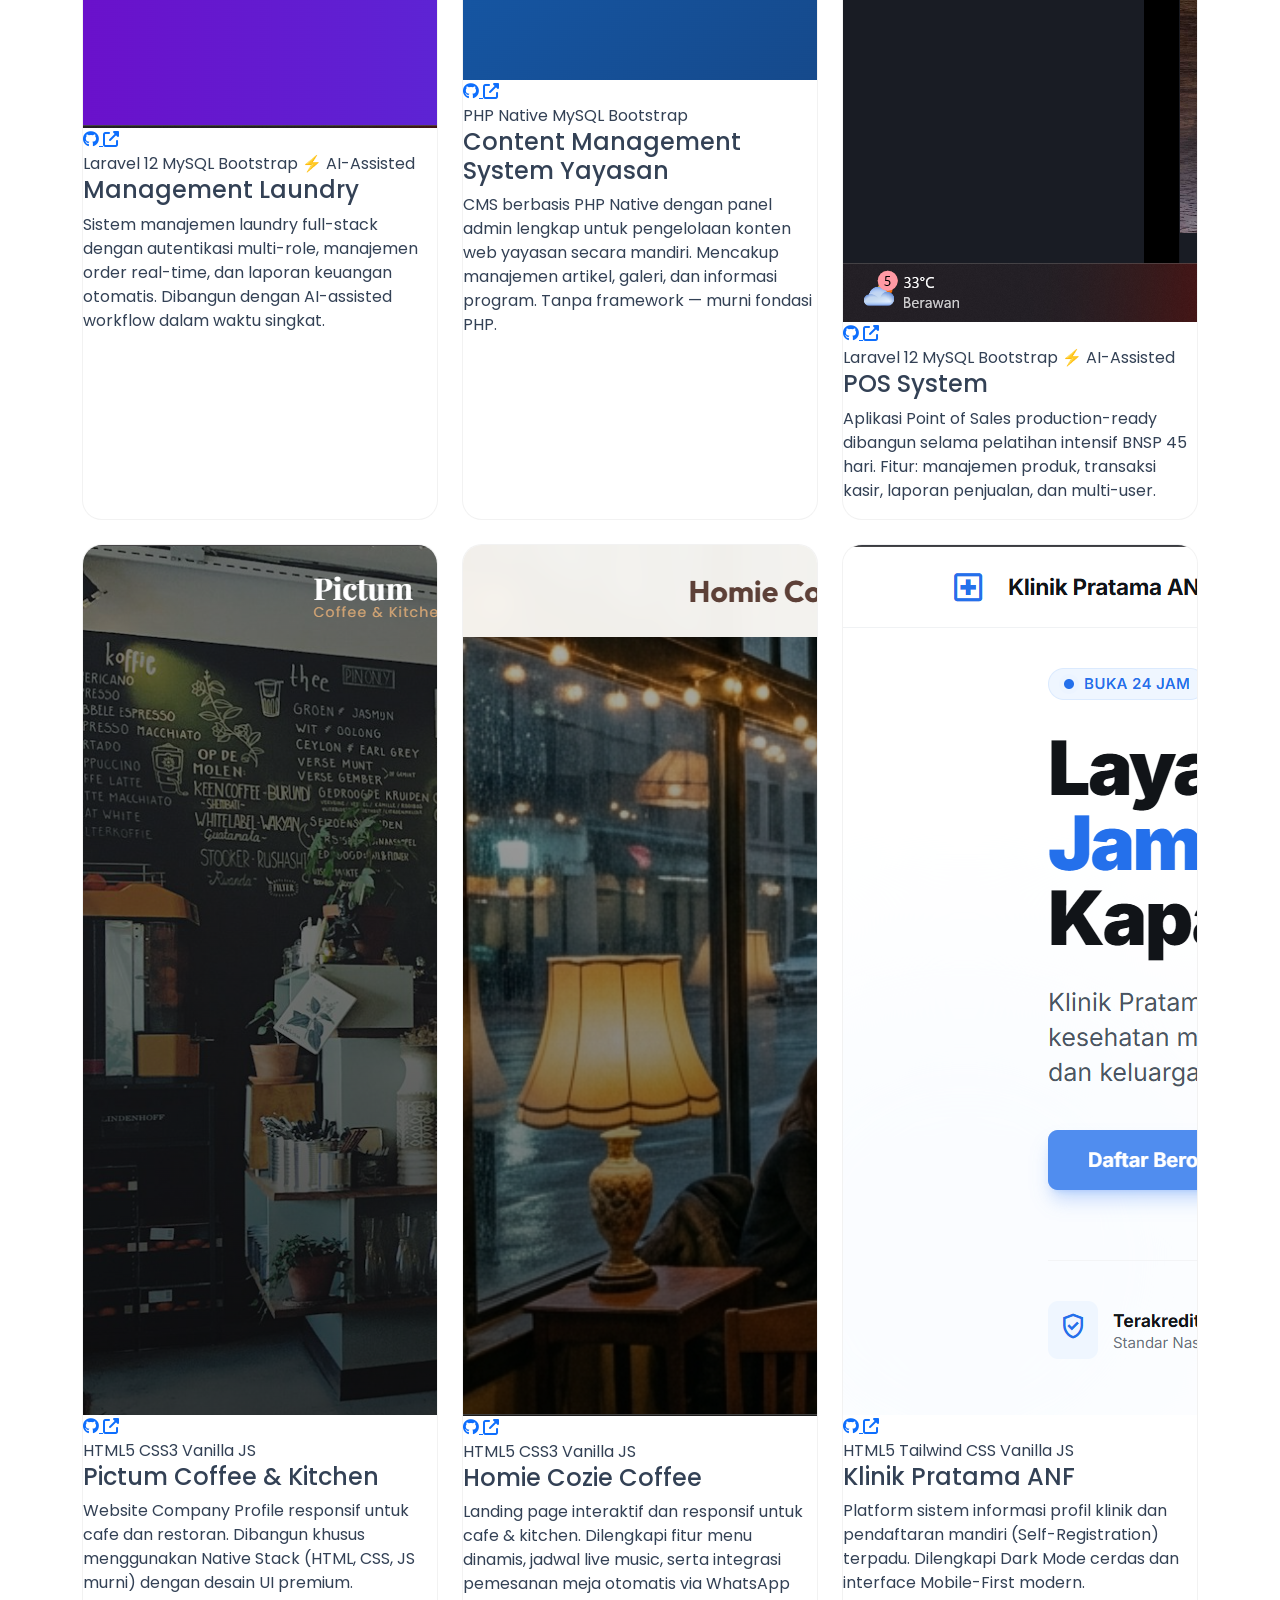
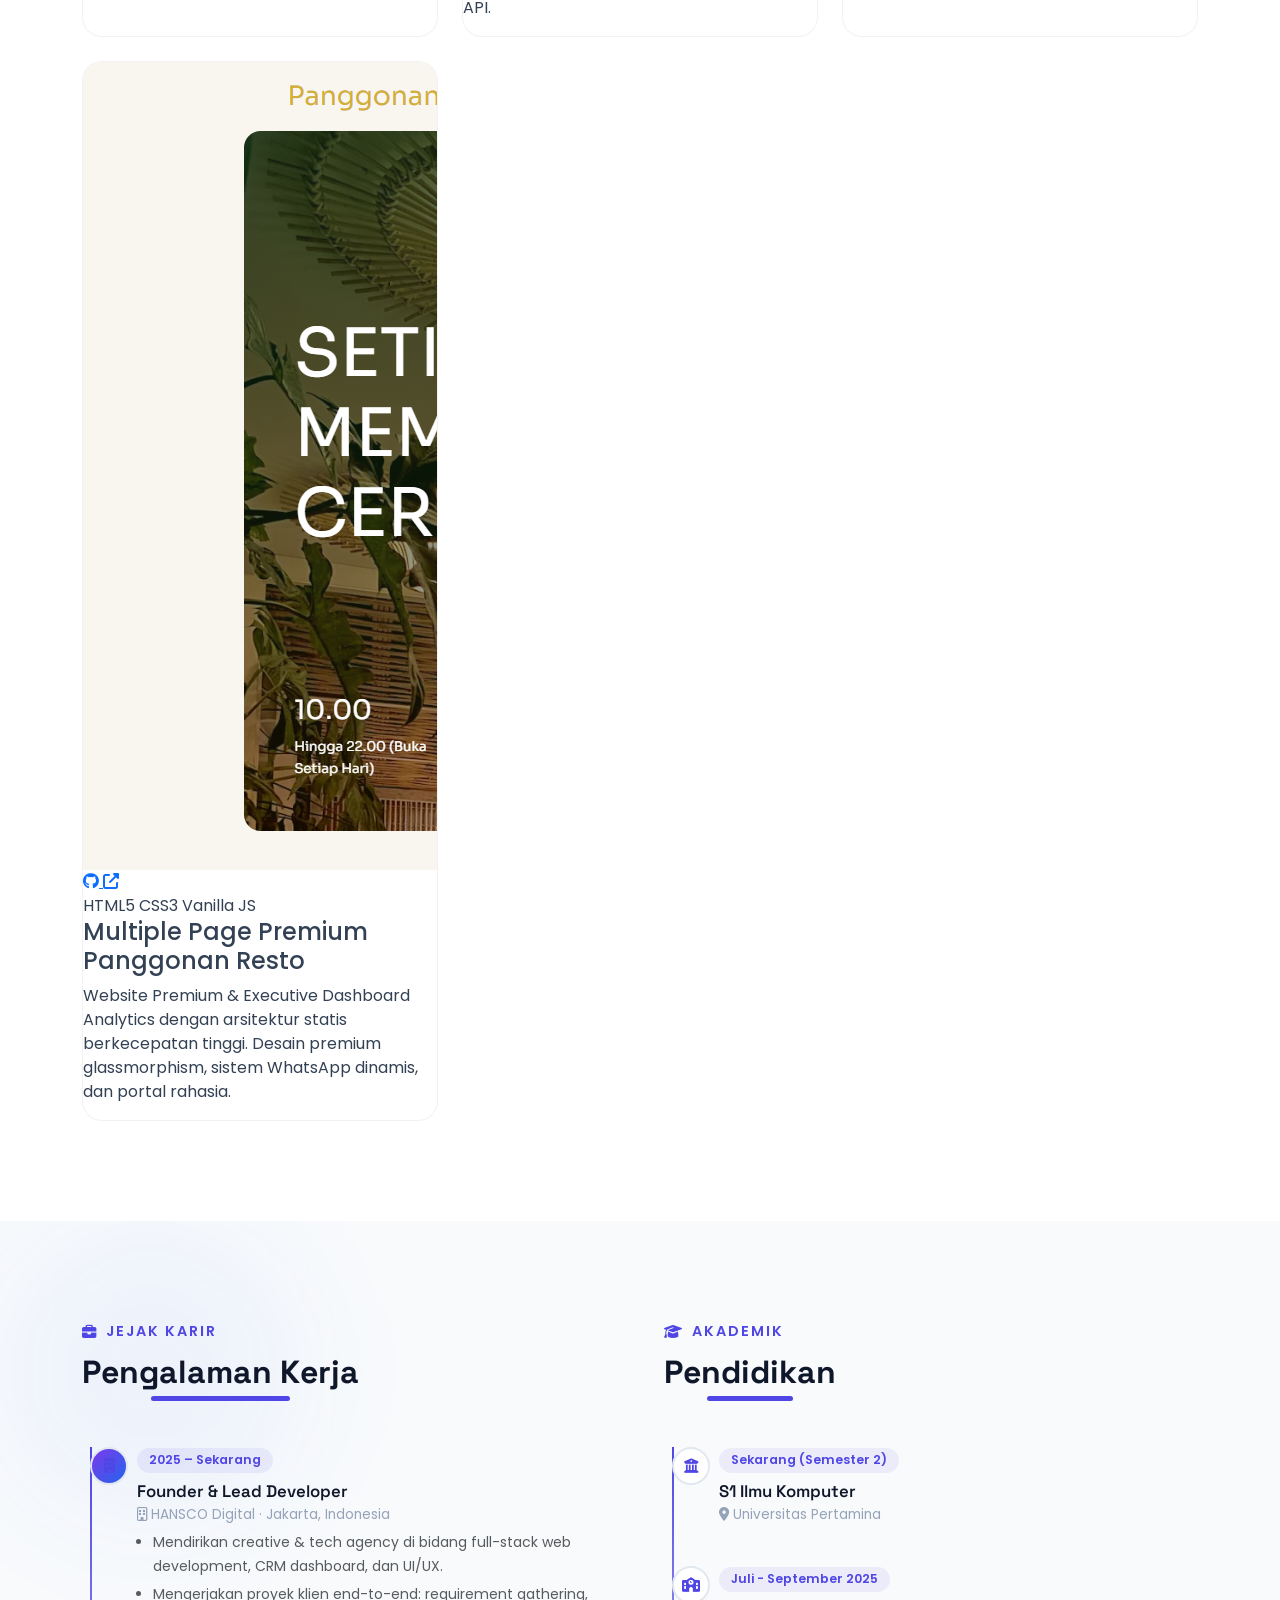
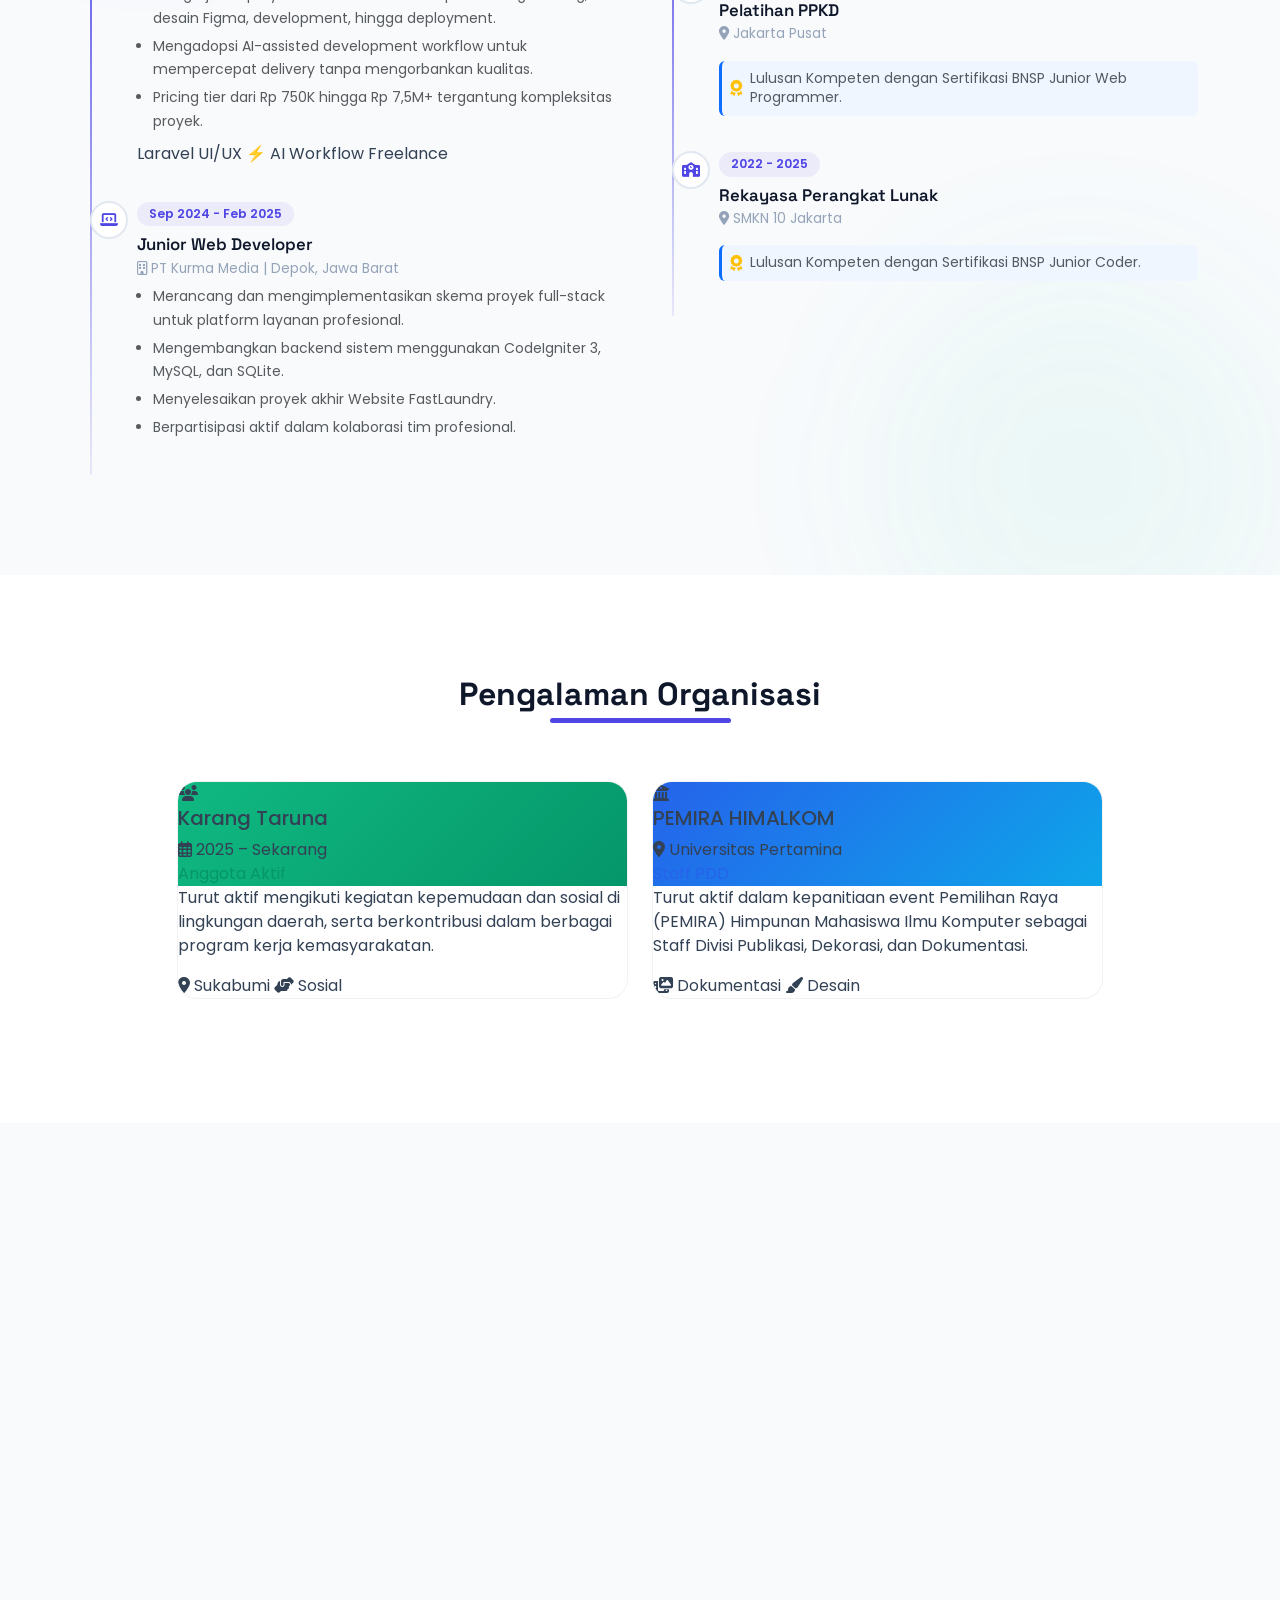
==== commit 81de61c9: "frontend-design: typography pairing, color refresh, floating forms, IntersectionObserver, encodeURI," ====
--- a/index.html
+++ b/index.html
@@ -81,15 +81,15 @@
       href="https://cdnjs.cloudflare.com/ajax/libs/font-awesome/6.4.0/css/all.min.css"
     />
 
-    <!-- Google Fonts (Poppins) -->
+    <!-- Google Fonts: Poppins (body) + Space Grotesk (display) -->
     <link
-      href="https://fonts.googleapis.com/css2?family=Poppins:wght@300;400;500;600;700&display=swap"
+      href="https://fonts.googleapis.com/css2?family=Poppins:wght@300;400;500;600;700&family=Space+Grotesk:wght@500;600;700&display=swap"
       rel="stylesheet"
     />
 
     <link rel="stylesheet" href="style.css" />
   </head>
-  <body data-bs-spy="scroll" data-bs-target=".navbar" data-bs-offset="85" style="position: relative">
+  <body style="position: relative">
     <nav class="navbar navbar-expand-lg fixed-top">
       <div class="container">
         <a class="navbar-brand" href="#"
@@ -162,7 +162,7 @@
 
             <div class="hero-role-line">
               <span class="hero-role-label">Saya seorang</span>
-              <span class="hero-typewriter" id="typewriter"></span>
+              <span class="hero-typewriter" id="typewriter" aria-live="polite" aria-label="Mengetik peran"></span>
             </div>
 
             <p class="hero-desc">
@@ -187,7 +187,7 @@
             </div>
 
             <div class="hero-socials">
-              <a href="https://www.instagram.com/kevinntkjkt48/" target="_blank" class="hero-social-link" aria-label="Instagram">
+              <a href="https://www.instagram.com/kvn.ads/" target="_blank" class="hero-social-link" aria-label="Instagram">
                 <i class="fab fa-instagram"></i>
               </a>
               <a href="https://wa.me/6289616682955" target="_blank" class="hero-social-link" aria-label="WhatsApp">
@@ -196,7 +196,7 @@
               <a href="https://github.com/KevinAdisurya" target="_blank" class="hero-social-link" aria-label="GitHub">
                 <i class="fab fa-github"></i>
               </a>
-              <a href="https://www.linkedin.com/in/kevinadisurya/" target="_blank" class="hero-social-link" aria-label="LinkedIn">
+              <a href="https://www.linkedin.com/in/kevin-adisurya-nugraha/" target="_blank" class="hero-social-link" aria-label="LinkedIn">
                 <i class="fab fa-linkedin-in"></i>
               </a>
               <span class="hero-social-divider"></span>
--- a/style.css
+++ b/style.css
@@ -1,7 +1,7 @@
 :root {
-  --primary-color: #2563eb;
-  --primary-dark: #1d4ed8;
-  --accent-color: #3b82f6;
+  --primary-color: #4F46E5;
+  --primary-dark: #4338CA;
+  --accent-color: #06B6D4;
   --secondary-color: #0f172a;
 
   --body-bg: #f8fafc;
@@ -27,9 +27,12 @@
   --shadow-md: rgba(0, 0, 0, 0.05);
   --shadow-lg: rgba(0, 0, 0, 0.08);
   --shadow-xl: rgba(0, 0, 0, 0.1);
-  --shadow-primary: rgba(37, 99, 235, 0.1);
-  --primary-rgb: 37, 99, 235;
+  --shadow-primary: rgba(79, 70, 229, 0.1);
+  --primary-rgb: 79, 70, 229;
   --bg-dark: #0f172a;
+
+  --font-display: "Space Grotesk", sans-serif;
+  --font-body: "Poppins", sans-serif;
 
   --transition: all 0.4s cubic-bezier(0.165, 0.84, 0.44, 1);
 }
@@ -59,8 +62,8 @@
   --shadow-md: rgba(0, 0, 0, 0.3);
   --shadow-lg: rgba(0, 0, 0, 0.4);
   --shadow-xl: rgba(0, 0, 0, 0.5);
-  --shadow-primary: rgba(37, 99, 235, 0.2);
-  --primary-rgb: 37, 99, 235;
+  --shadow-primary: rgba(79, 70, 229, 0.2);
+  --primary-rgb: 79, 70, 229;
   --bg-dark: #0b1121;
 }
 
@@ -87,10 +90,11 @@
 html {
   scroll-behavior: smooth;
   scroll-padding-top: 85px;
+  transition: background-color 0.4s ease, color 0.4s ease;
 }
 
 body {
-  font-family: "Poppins", sans-serif;
+  font-family: var(--font-body);
   color: var(--text-dark);
   background-color: var(--body-bg);
   overflow-x: hidden;
@@ -130,6 +134,7 @@
 }
 
 .navbar-brand {
+  font-family: var(--font-display);
   font-size: 1.5rem;
   font-weight: 700;
   color: var(--secondary-color) !important;
@@ -180,14 +185,14 @@
   min-height: 100vh;
   display: flex;
   align-items: center;
-  background: linear-gradient(160deg, #ffffff 0%, #f1f5f9 40%, #e2e8f0 100%);
+  background: linear-gradient(160deg, #ffffff 0%, #f1f5f9 40%, #eef2ff 100%);
   padding-top: 90px;
   position: relative;
   overflow: hidden;
 }
 
 [data-theme="dark"] #home {
-  background: linear-gradient(160deg, #070b17 0%, #0b1121 40%, #0f1a2e 100%);
+  background: linear-gradient(160deg, #070b17 0%, #0b1121 40%, #111827 100%);
 }
 
 .hero-grid-overlay {
@@ -237,8 +242,9 @@
 }
 
 .hero-name {
+  font-family: var(--font-display);
   font-size: 3.5rem;
-  font-weight: 800;
+  font-weight: 700;
   line-height: 1.1;
   color: var(--secondary-color);
   margin-bottom: 12px;
@@ -290,7 +296,7 @@
   display: inline-flex;
   align-items: center;
   padding: 13px 30px;
-  background: linear-gradient(135deg, var(--primary-color), #0ea5e9);
+  background: linear-gradient(135deg, var(--primary-color), #06B6D4);
   color: #fff;
   font-weight: 600;
   font-size: 0.92rem;
@@ -584,6 +590,7 @@
 }
 
 .section-title h2 {
+  font-family: var(--font-display);
   font-weight: 700;
   color: var(--secondary-color);
   display: inline-block;
@@ -618,8 +625,8 @@
 
 .reveal {
   opacity: 0;
-  transform: translateY(35px);
-  transition: all 0.7s cubic-bezier(0.25, 0.46, 0.45, 0.94);
+  transform: translateY(20px);
+  transition: all 0.5s cubic-bezier(0.25, 0.46, 0.45, 0.94);
 }
 
 .reveal.active {
@@ -646,7 +653,7 @@
   left: 0;
   right: 0;
   height: 3px;
-  background: linear-gradient(90deg, var(--primary-color), #0ea5e9);
+  background: linear-gradient(90deg, var(--primary-color), #06B6D4);
   transform: scaleX(0);
   transform-origin: left;
   transition: transform 0.5s ease;
@@ -683,8 +690,9 @@
 }
 
 .card-custom h5 {
+  font-family: var(--font-display);
   font-size: 1.05rem;
-  font-weight: 700;
+  font-weight: 600;
   color: var(--secondary-color);
   margin-bottom: 12px;
 }
@@ -708,7 +716,7 @@
   top: 0;
   bottom: 0;
   width: 2px;
-  background: linear-gradient(180deg, var(--primary-color), rgba(var(--primary-rgb), 0.15));
+  background: linear-gradient(180deg, var(--primary-color), rgba(var(--primary-rgb), 0.1));
 }
 
 .timeline-item-v2 {
@@ -738,8 +746,9 @@
 }
 
 .timeline-content-v2 h5 {
+  font-family: var(--font-display);
   font-size: 1.05rem;
-  font-weight: 700;
+  font-weight: 600;
   color: var(--secondary-color);
   margin-bottom: 4px;
 }
@@ -851,8 +860,9 @@
 }
 
 .portfolio-body-v2 h5 {
+  font-family: var(--font-display);
   font-size: 1rem;
-  font-weight: 700;
+  font-weight: 600;
   color: var(--secondary-color);
   margin-bottom: 6px;
 }
@@ -879,6 +889,24 @@
 .filter-btn.active {
   background: var(--primary-color);
   color: #fff;
+}
+
+.masonry-row {
+  display: flex;
+  flex-wrap: wrap;
+  gap: 20px;
+}
+
+.masonry-row > .col-md-6 {
+  flex: 1 1 calc(50% - 10px);
+  max-width: calc(50% - 10px);
+}
+
+@media (max-width: 768px) {
+  .masonry-row > .col-md-6 {
+    flex: 1 1 100%;
+    max-width: 100%;
+  }
 }
 
 .cert-masonry-grid {
@@ -914,8 +942,9 @@
 }
 
 .cert-card-masonry .cert-body h6 {
+  font-family: var(--font-display);
   font-size: 0.88rem;
-  font-weight: 700;
+  font-weight: 600;
   color: var(--secondary-color);
   margin-bottom: 4px;
 }
@@ -970,8 +999,9 @@
 }
 
 .org-card-v2 .org-body h5 {
+  font-family: var(--font-display);
   font-size: 1rem;
-  font-weight: 700;
+  font-weight: 600;
   color: var(--secondary-color);
   margin-bottom: 4px;
 }
@@ -1067,7 +1097,7 @@
   display: inline-flex;
   align-items: center;
   padding: 14px 32px;
-  background: linear-gradient(135deg, var(--primary-color), #0ea5e9);
+  background: linear-gradient(135deg, var(--primary-color), #06B6D4);
   color: #fff;
   font-weight: 600;
   font-size: 0.92rem;
@@ -1101,7 +1131,7 @@
 }
 
 .contact-left-panel {
-  background: linear-gradient(135deg, var(--primary-color), #0ea5e9);
+  background: linear-gradient(135deg, var(--primary-color), #06B6D4);
   padding: 50px 40px;
   height: 100%;
   display: flex;
@@ -1111,6 +1141,7 @@
 }
 
 .contact-left-panel h3 {
+  font-family: var(--font-display);
   font-size: 1.8rem;
   font-weight: 700;
   margin-bottom: 15px;
@@ -1190,6 +1221,7 @@
 }
 
 .contact-right-panel h4 {
+  font-family: var(--font-display);
   font-size: 1.4rem;
   font-weight: 700;
   color: var(--secondary-color);
@@ -1200,6 +1232,64 @@
   color: var(--text-muted);
   font-size: 0.88rem;
   margin-bottom: 30px;
+}
+
+.form-float-group {
+  position: relative;
+}
+
+.form-float-input {
+  width: 100%;
+  padding: 18px 16px 6px;
+  font-size: 0.9rem;
+  color: var(--text-primary);
+  background: var(--input-bg);
+  border: 1.5px solid var(--border-color);
+  border-radius: 12px;
+  outline: none;
+  transition: border-color 0.3s ease, box-shadow 0.3s ease;
+}
+
+.form-float-input:focus {
+  border-color: var(--primary-color);
+  box-shadow: 0 0 0 3px rgba(var(--primary-rgb), 0.12);
+}
+
+.form-float-textarea {
+  resize: vertical;
+  min-height: 120px;
+  padding-top: 22px;
+}
+
+.form-float-label {
+  position: absolute;
+  left: 16px;
+  top: 50%;
+  transform: translateY(-50%);
+  font-size: 0.88rem;
+  color: var(--text-muted);
+  pointer-events: none;
+  transition: all 0.2s ease;
+  background: transparent;
+  padding: 0 4px;
+}
+
+.form-float-textarea ~ .form-float-label {
+  top: 18px;
+  transform: none;
+}
+
+.form-float-input:focus ~ .form-float-label,
+.form-float-input:not(:placeholder-shown) ~ .form-float-label {
+  top: 8px;
+  font-size: 0.7rem;
+  color: var(--primary-color);
+  transform: none;
+}
+
+.form-float-textarea:focus ~ .form-float-label,
+.form-float-textarea:not(:placeholder-shown) ~ .form-float-label {
+  top: 8px;
 }
 
 .contact-form .form-label {
@@ -1236,7 +1326,7 @@
   justify-content: center;
   gap: 8px;
   padding: 14px 36px;
-  background: linear-gradient(135deg, var(--primary-color), #0ea5e9);
+  background: linear-gradient(135deg, var(--primary-color), #06B6D4);
   color: #fff;
   font-weight: 600;
   font-size: 0.92rem;
@@ -1259,6 +1349,7 @@
 }
 
 .footer h5 {
+  font-family: var(--font-display);
   font-weight: 700;
   font-size: 1.1rem;
   margin-bottom: 18px;
@@ -1322,13 +1413,22 @@
   to { opacity: 1; transform: translateY(0); }
 }
 
-html {
-  transition: background-color 0.4s ease, color 0.4s ease;
-}
-
-*,
-*::before,
-*::after {
+body,
+.navbar,
+.card-custom,
+.card-custom::before,
+.card-custom .icon-wrapper,
+.portfolio-card-v2,
+.org-card-v2,
+.cert-card-masonry,
+.workflow-card,
+.modal-content,
+.contact-info-card,
+.contact-info-card .contact-card-arrow,
+.footer .footer-socials a,
+.hero-social-link,
+.hero-photo-wrapper .photo-reveal-container .reveal-hint,
+.contact-form .form-control {
   transition: background-color 0.3s ease, border-color 0.3s ease, color 0.2s ease;
 }
 
@@ -1404,8 +1504,9 @@
 }
 
 .workflow-title {
+  font-family: var(--font-display);
   font-size: 1.05rem;
-  font-weight: 700;
+  font-weight: 600;
   color: var(--text-dark);
   margin-bottom: 10px;
 }
@@ -1419,7 +1520,7 @@
 
 .stats-strip-section {
   padding: 60px 0;
-  background: linear-gradient(135deg, var(--primary-color), #0ea5e9);
+  background: linear-gradient(135deg, var(--primary-color), #06B6D4);
 }
 
 .stats-strip {
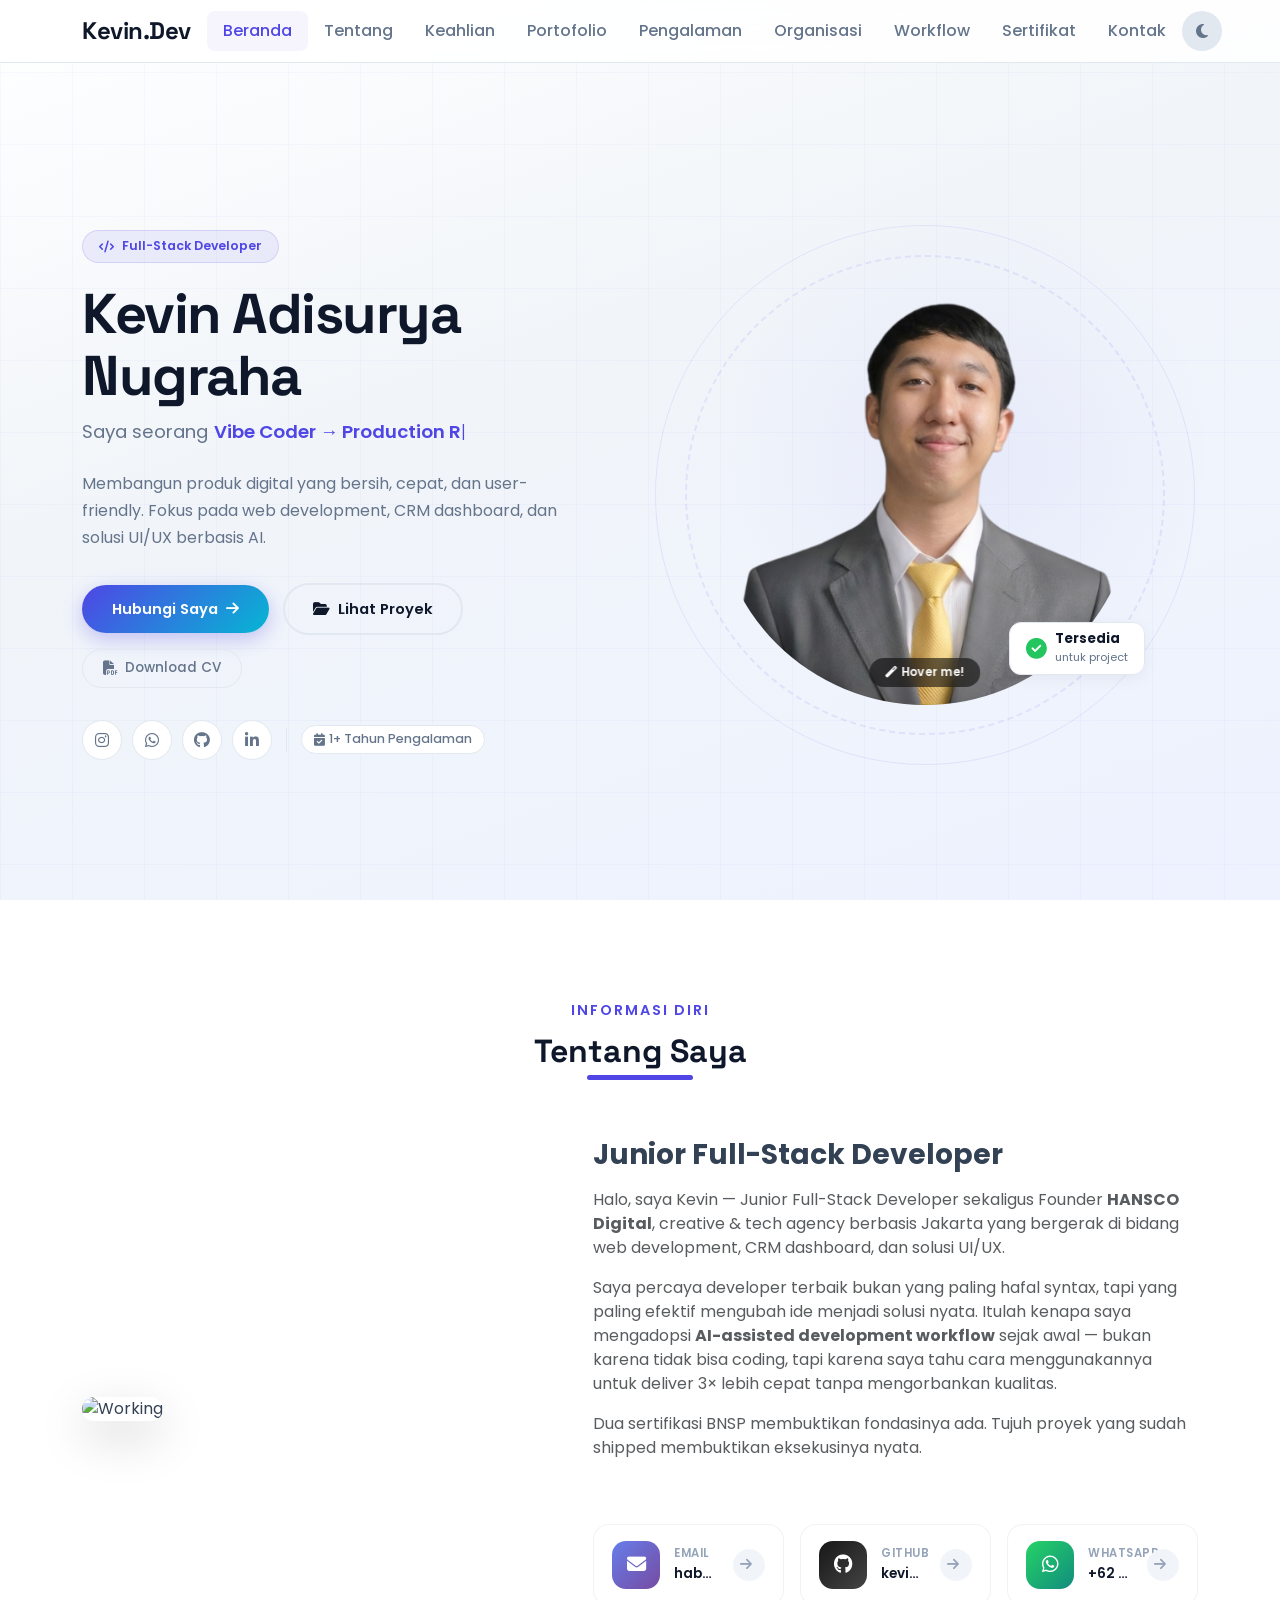
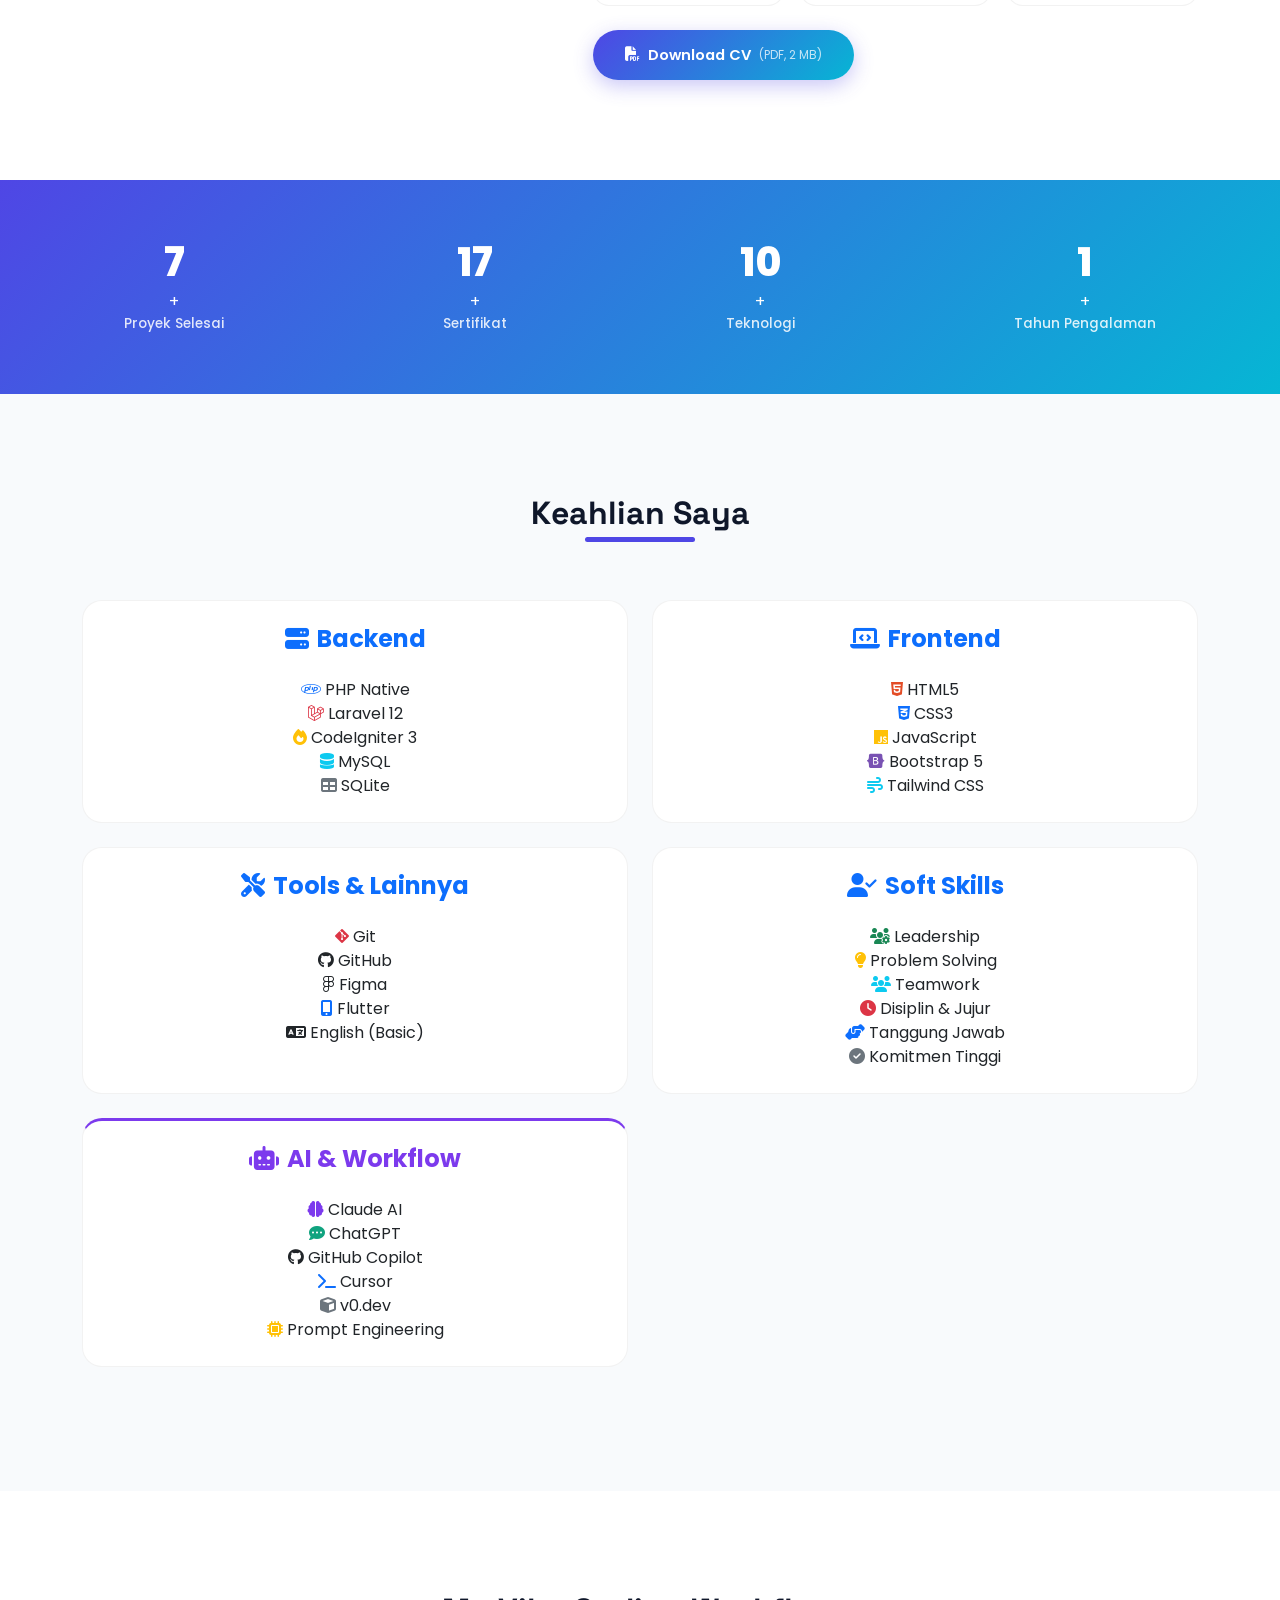
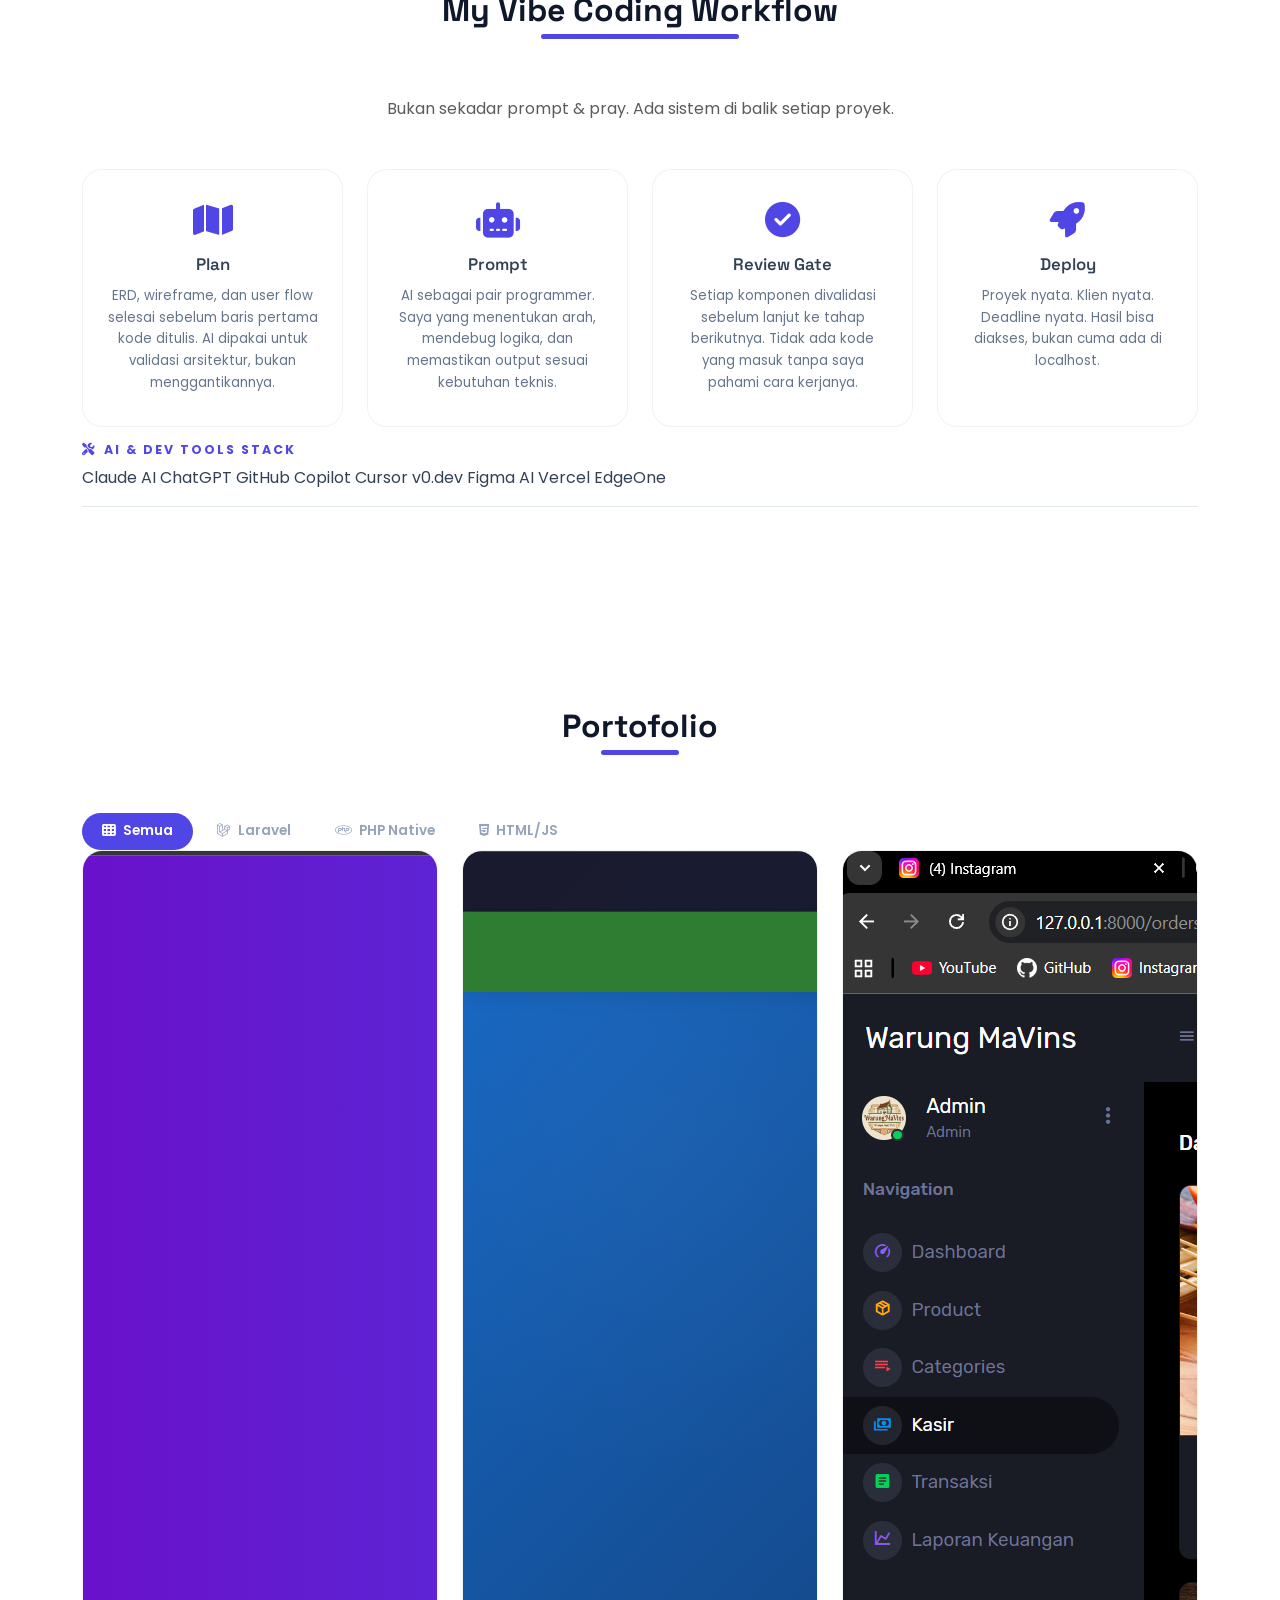
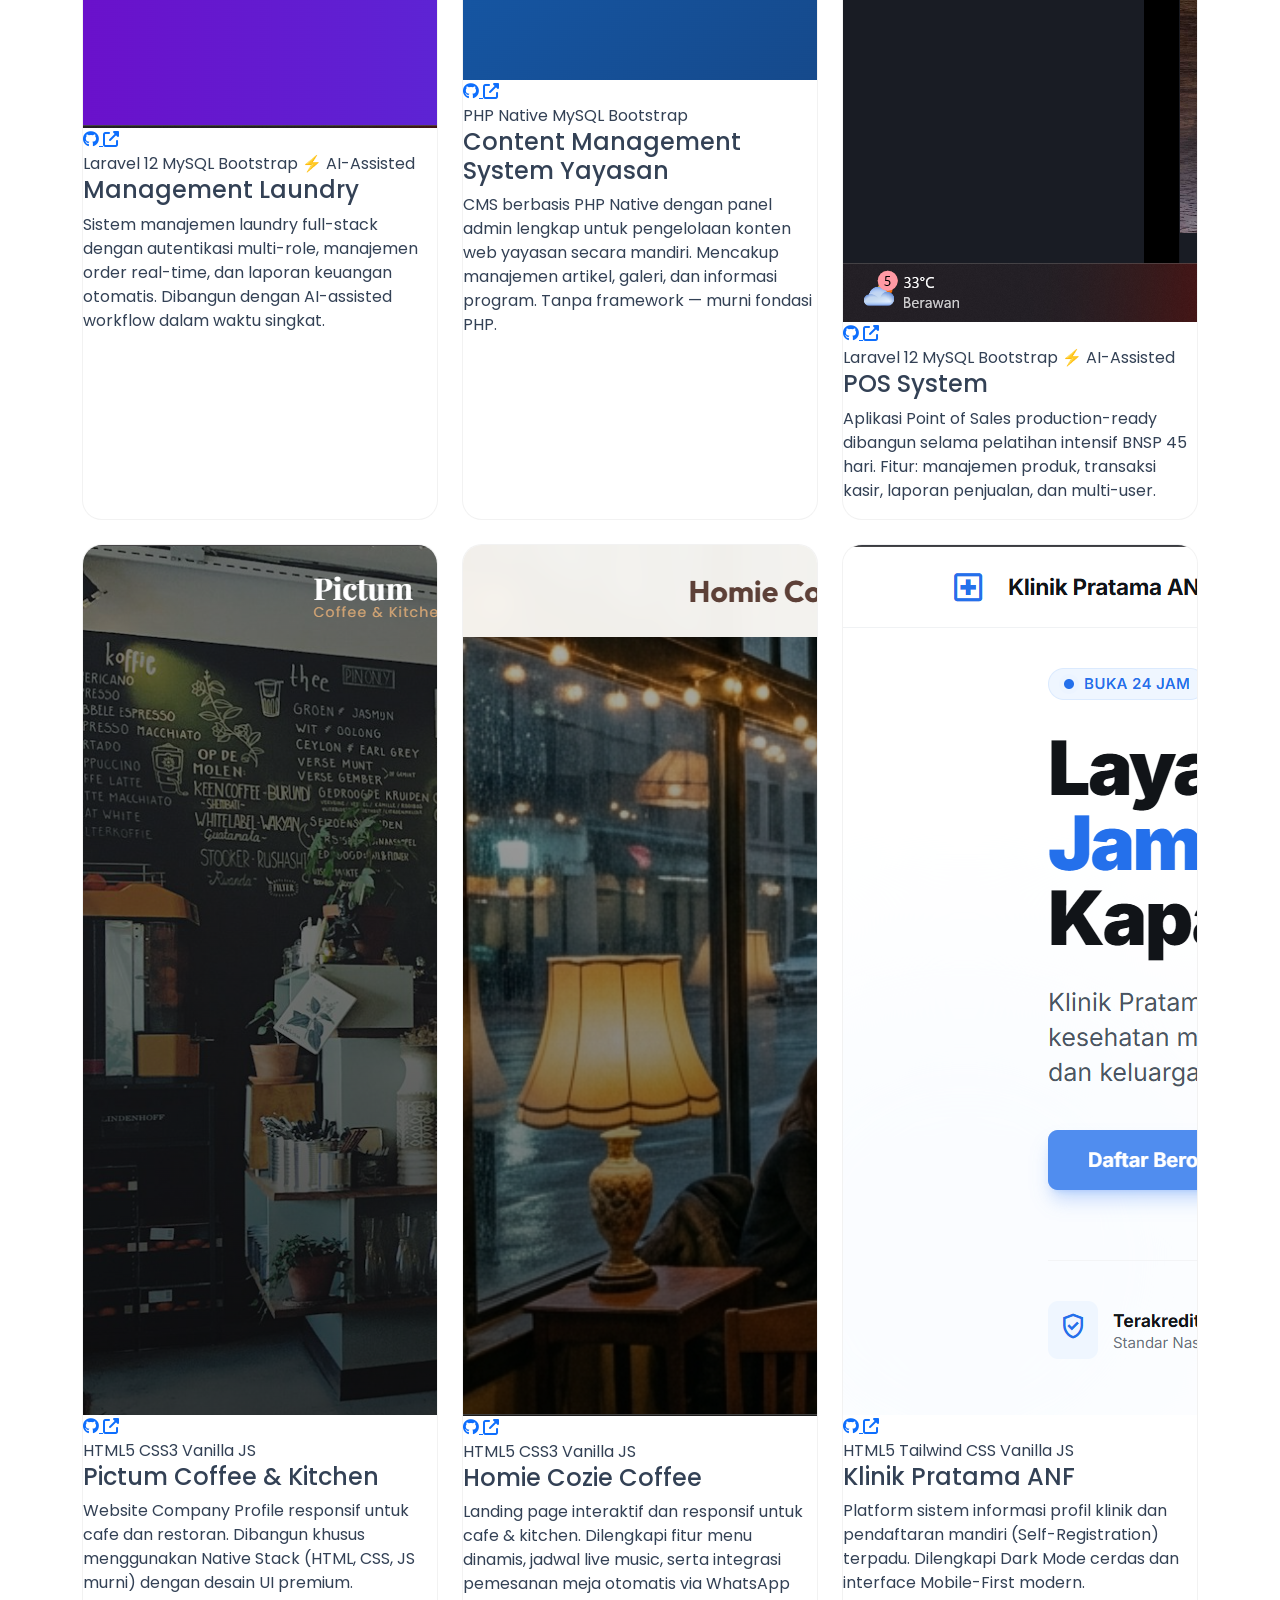
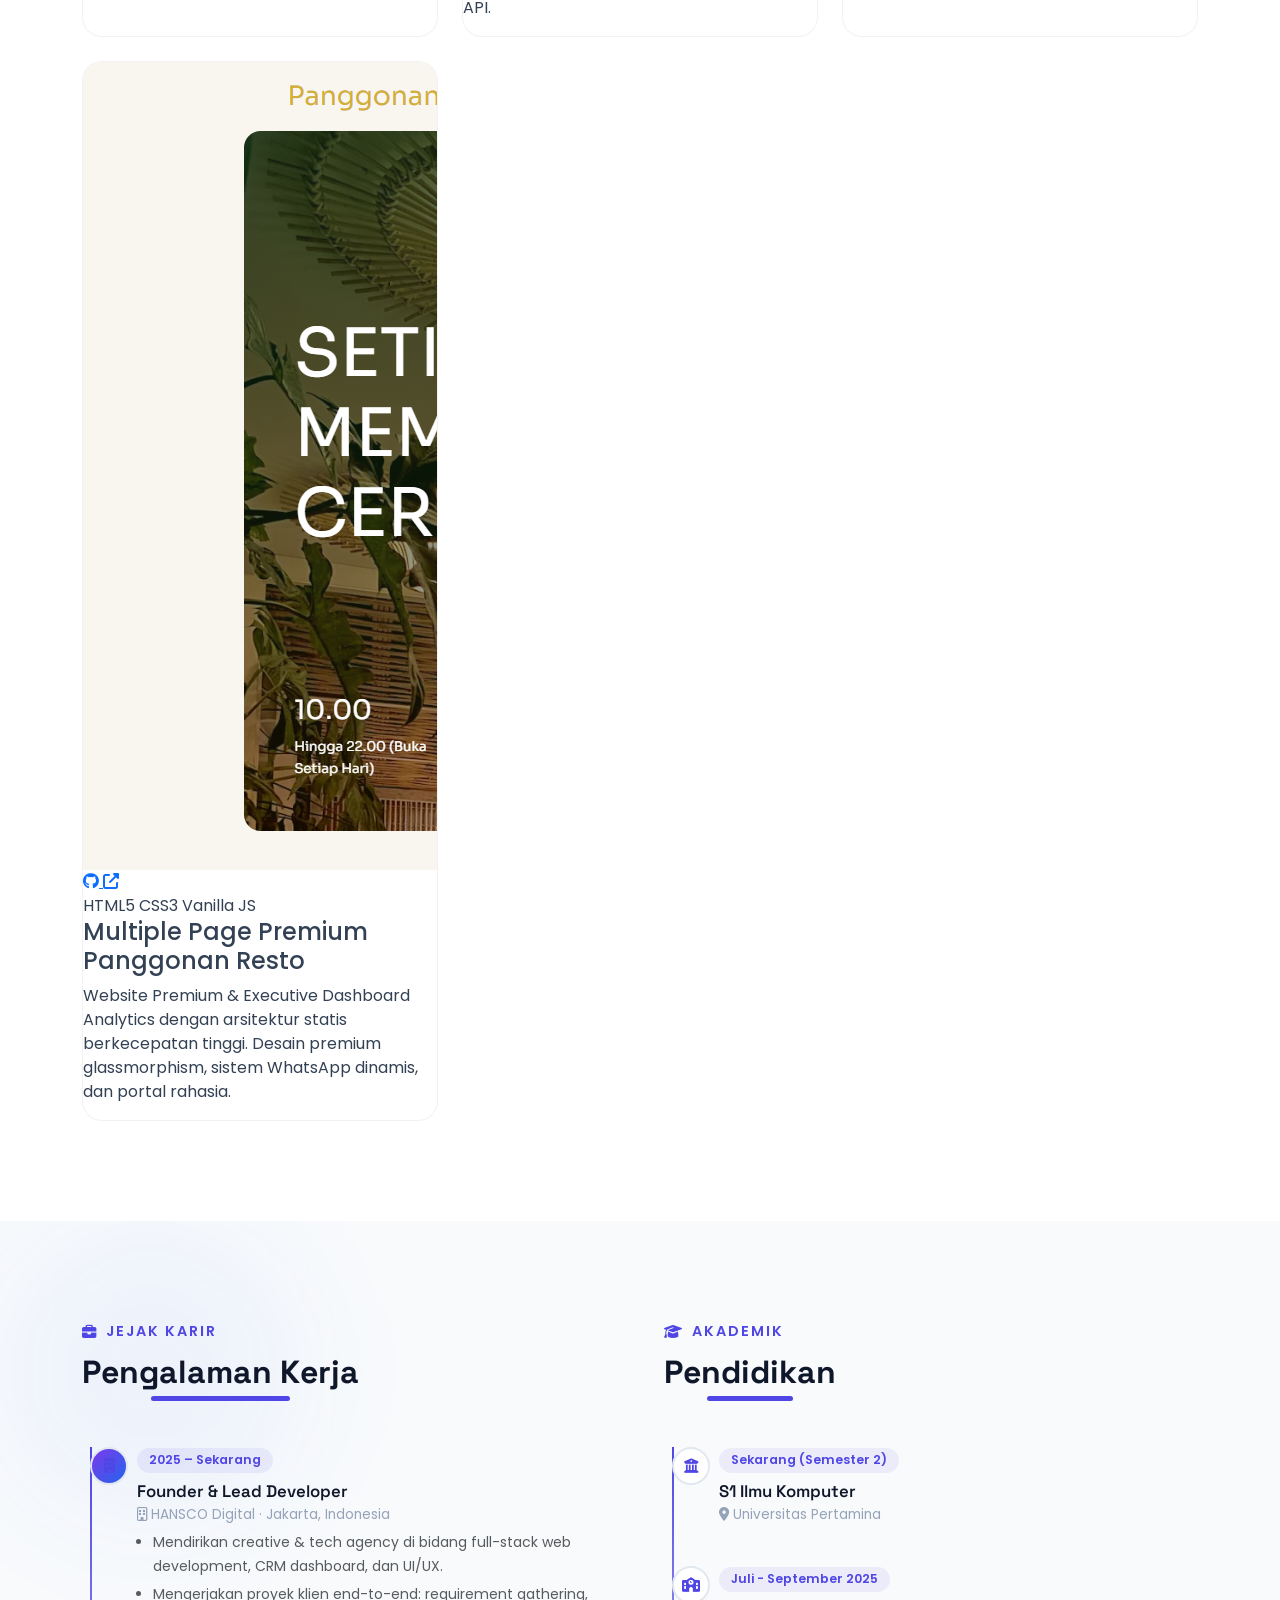
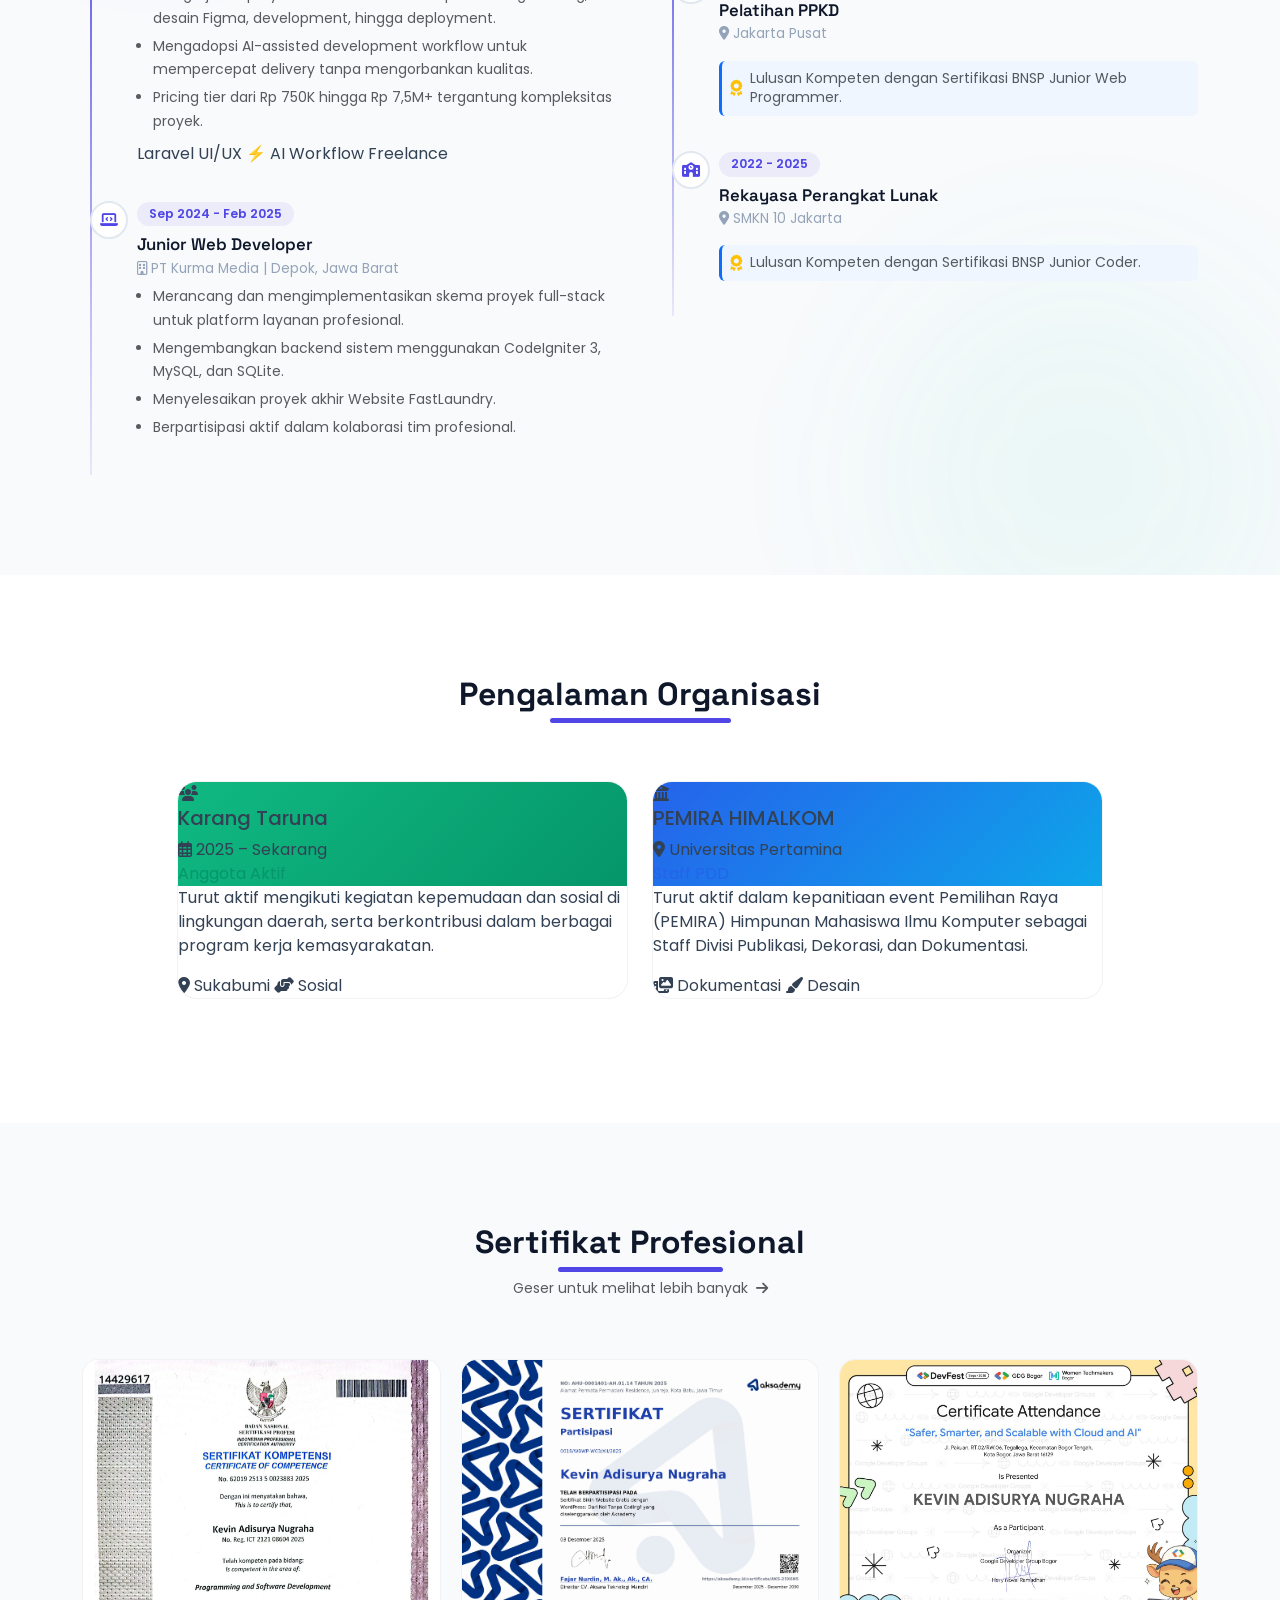
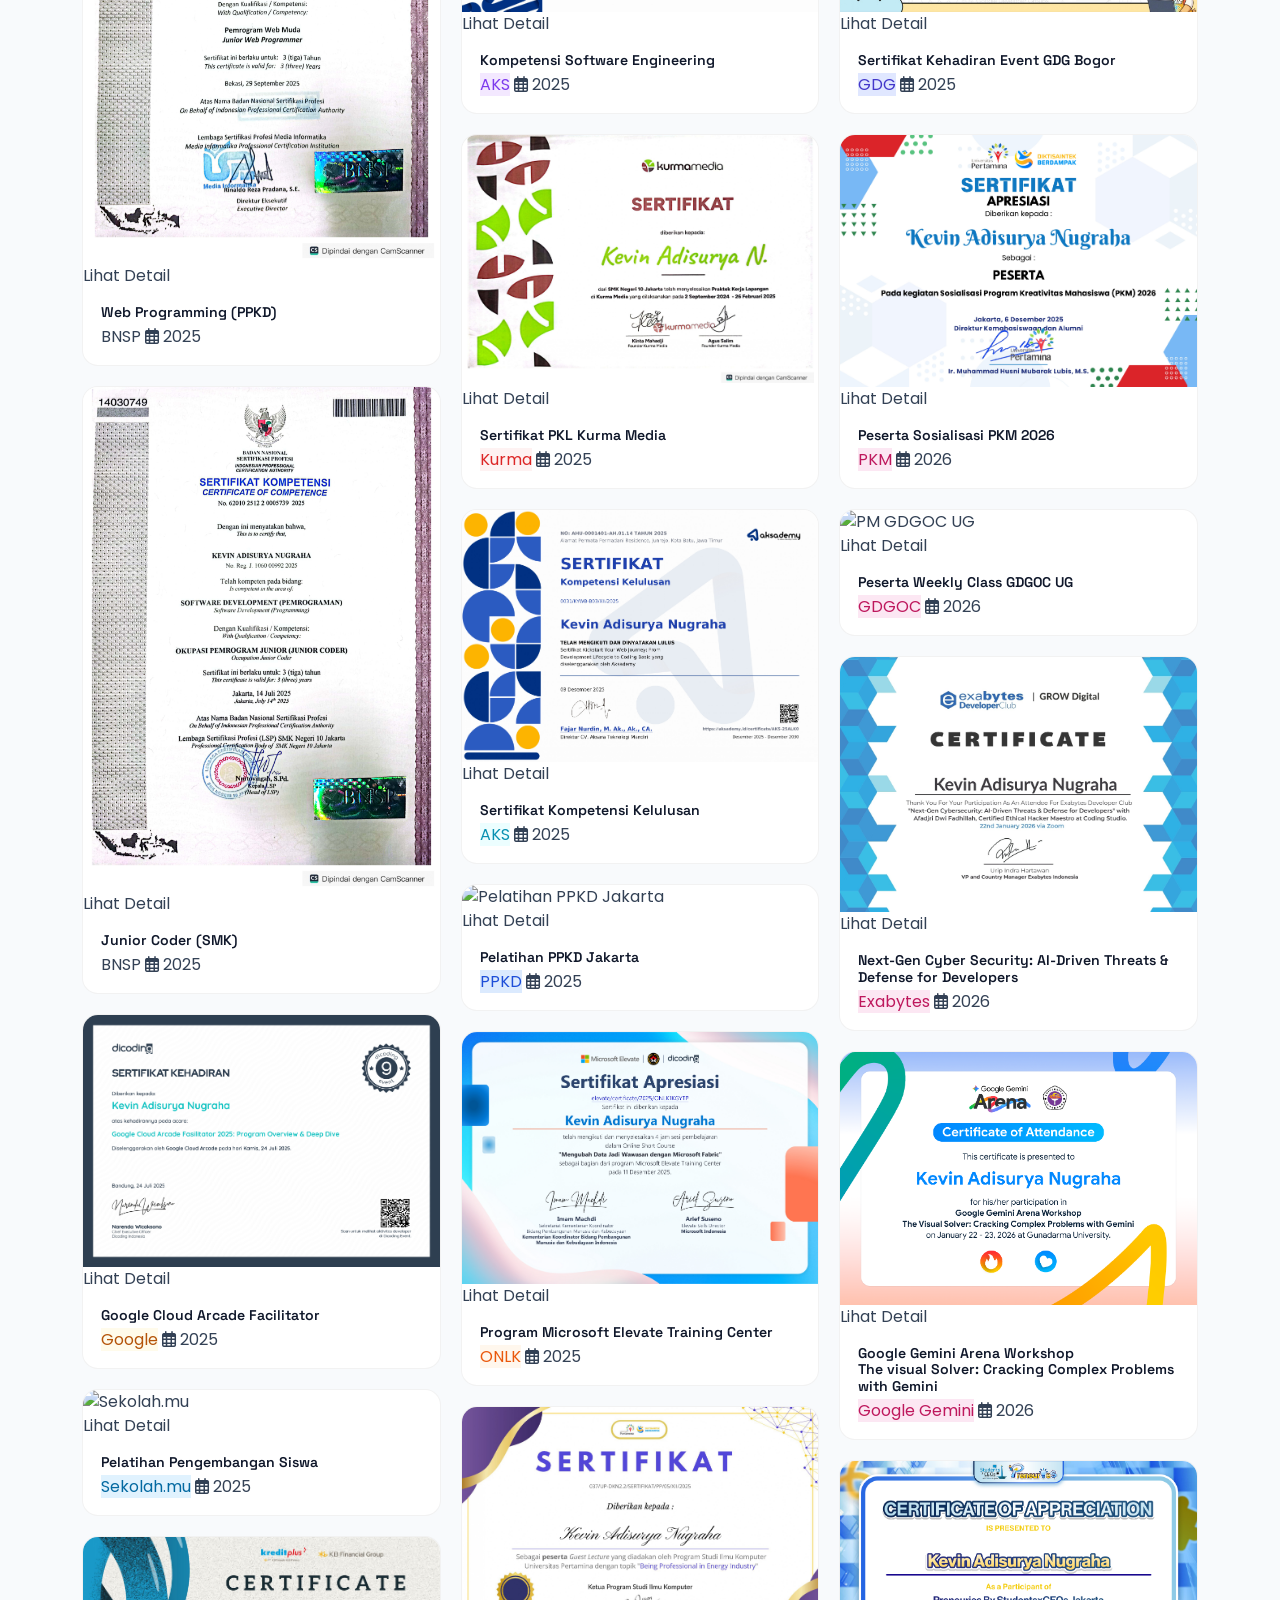
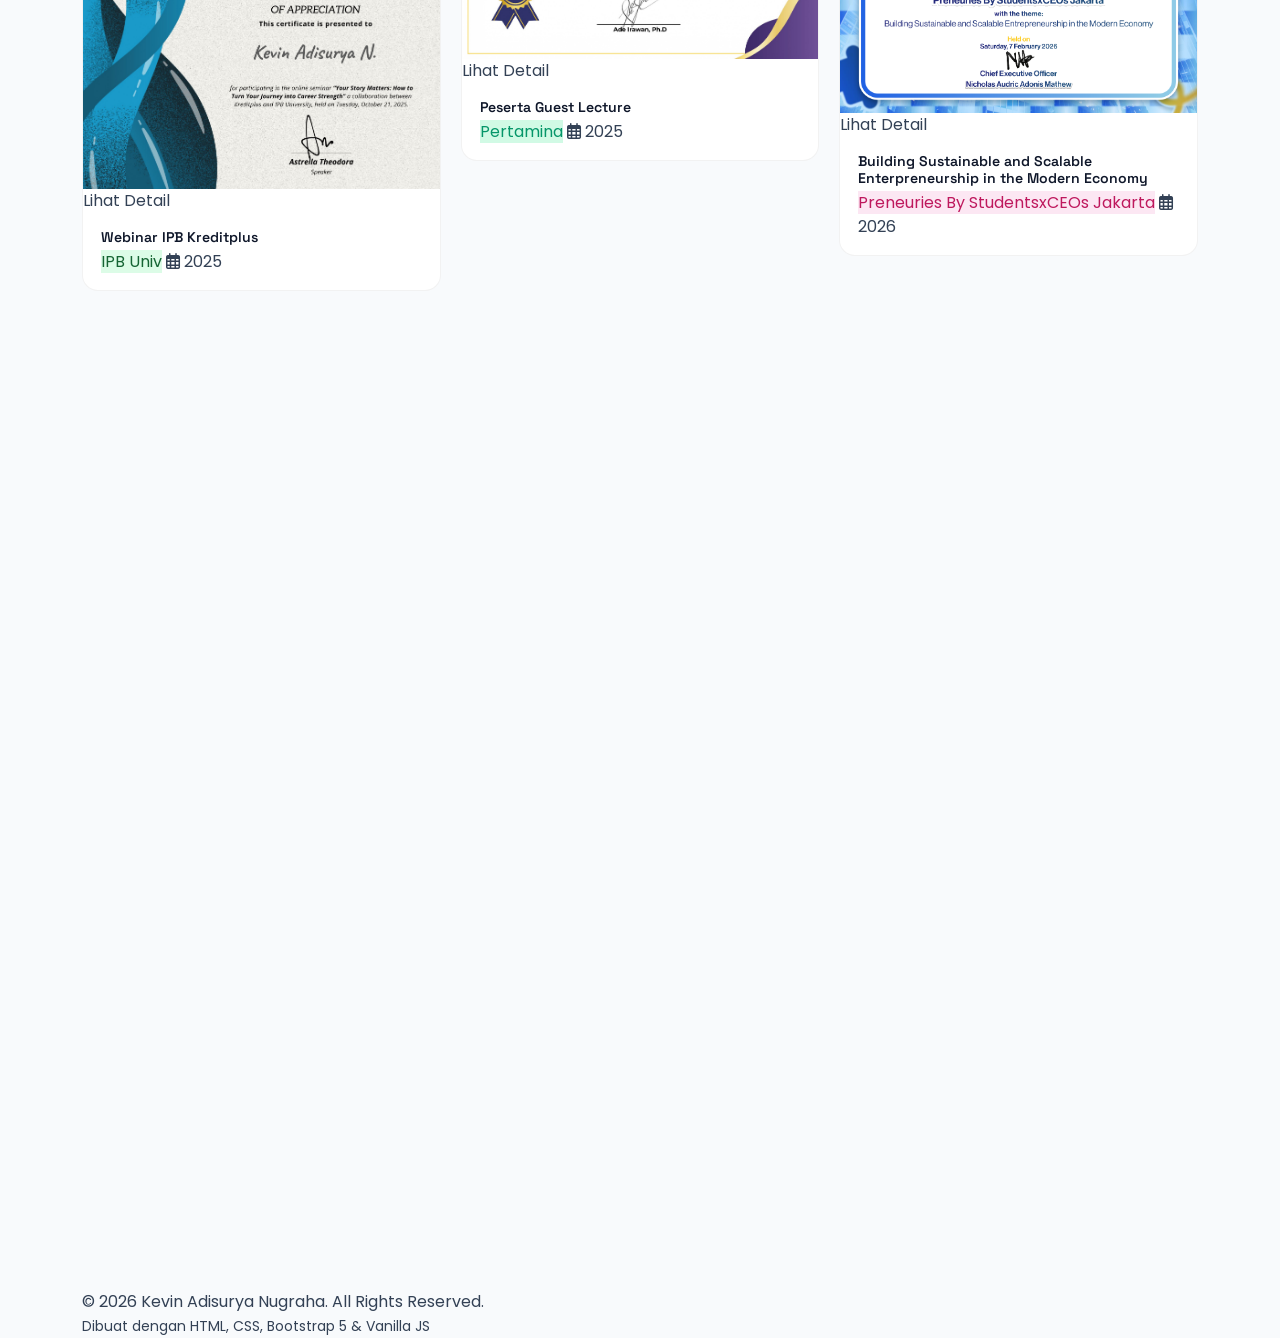
==== commit 5782d680: "fix: restore broken CSS (orphaned .cert-card-masonry selector, masonry-row overriding grid, hardcode" ====
--- a/index.html
+++ b/index.html
@@ -92,9 +92,7 @@
   <body style="position: relative">
     <nav class="navbar navbar-expand-lg fixed-top">
       <div class="container">
-        <a class="navbar-brand" href="#"
-          >Kevin<span style="color: var(--secondary-color)">.Dev</span></a
-        >
+        <a class="navbar-brand" href="#">Kevin<span>.Dev</span></a>
         <button
           class="navbar-toggler"
           type="button"
--- a/style.css
+++ b/style.css
@@ -50,8 +50,8 @@
   --text-light: #1e293b;
   --border-color: #2a3a4e;
   --border-light: #1e2d3d;
-  --badge-bg: rgba(37, 99, 235, 0.15);
-  --badge-border: rgba(37, 99, 235, 0.25);
+  --badge-bg: rgba(var(--primary-rgb), 0.15);
+  --badge-border: rgba(var(--primary-rgb), 0.25);
   --input-bg: #1a2332;
   --nav-bg: rgba(11, 17, 33, 0.9);
   --nav-scrolled: rgba(11, 17, 33, 0.97);
@@ -892,27 +892,18 @@
 }
 
 .masonry-row {
-  display: flex;
-  flex-wrap: wrap;
-  gap: 20px;
-}
-
-.masonry-row > .col-md-6 {
-  flex: 1 1 calc(50% - 10px);
-  max-width: calc(50% - 10px);
-}
-
-@media (max-width: 768px) {
-  .masonry-row > .col-md-6 {
-    flex: 1 1 100%;
-    max-width: 100%;
-  }
-}
-
-.cert-masonry-grid {
   column-count: 3;
   column-gap: 20px;
 }
+
+@media (max-width: 992px) {
+  .masonry-row { column-count: 2; }
+}
+
+@media (max-width: 576px) {
+  .masonry-row { column-count: 1; }
+}
+
 
 .cert-card-masonry {
   break-inside: avoid;
@@ -954,13 +945,6 @@
   color: var(--text-muted);
 }
 
-@media (max-width: 992px) {
-  .cert-masonry-grid { column-count: 2; }
-}
-
-@media (max-width: 576px) {
-  .cert-masonry-grid { column-count: 1; }
-}
 
 .org-card-v2 {
   background: var(--card-bg);
@@ -1414,6 +1398,7 @@
 }
 
 body,
+body *,
 .navbar,
 .card-custom,
 .card-custom::before,
@@ -1427,7 +1412,7 @@
 .contact-info-card .contact-card-arrow,
 .footer .footer-socials a,
 .hero-social-link,
-.hero-photo-wrapper .photo-reveal-container .reveal-hint,
+.reveal-hint,
 .contact-form .form-control {
   transition: background-color 0.3s ease, border-color 0.3s ease, color 0.2s ease;
 }
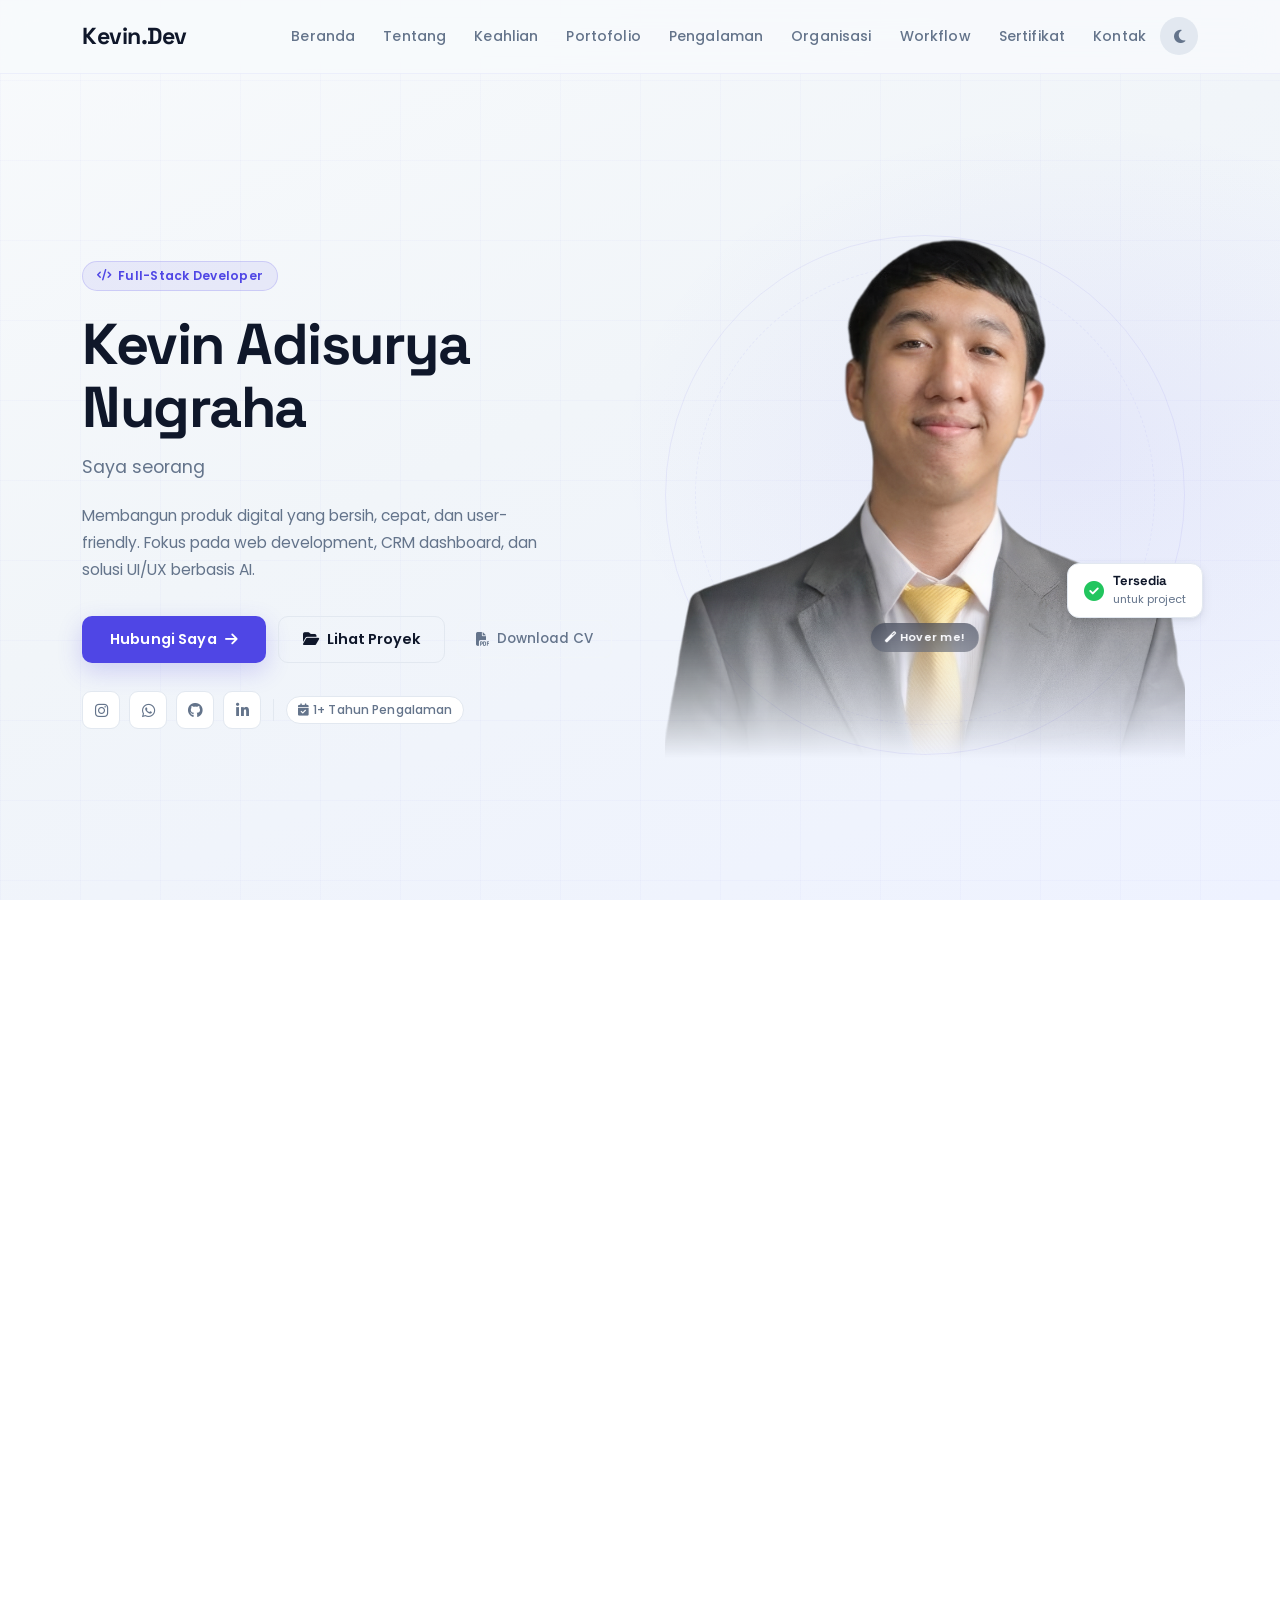
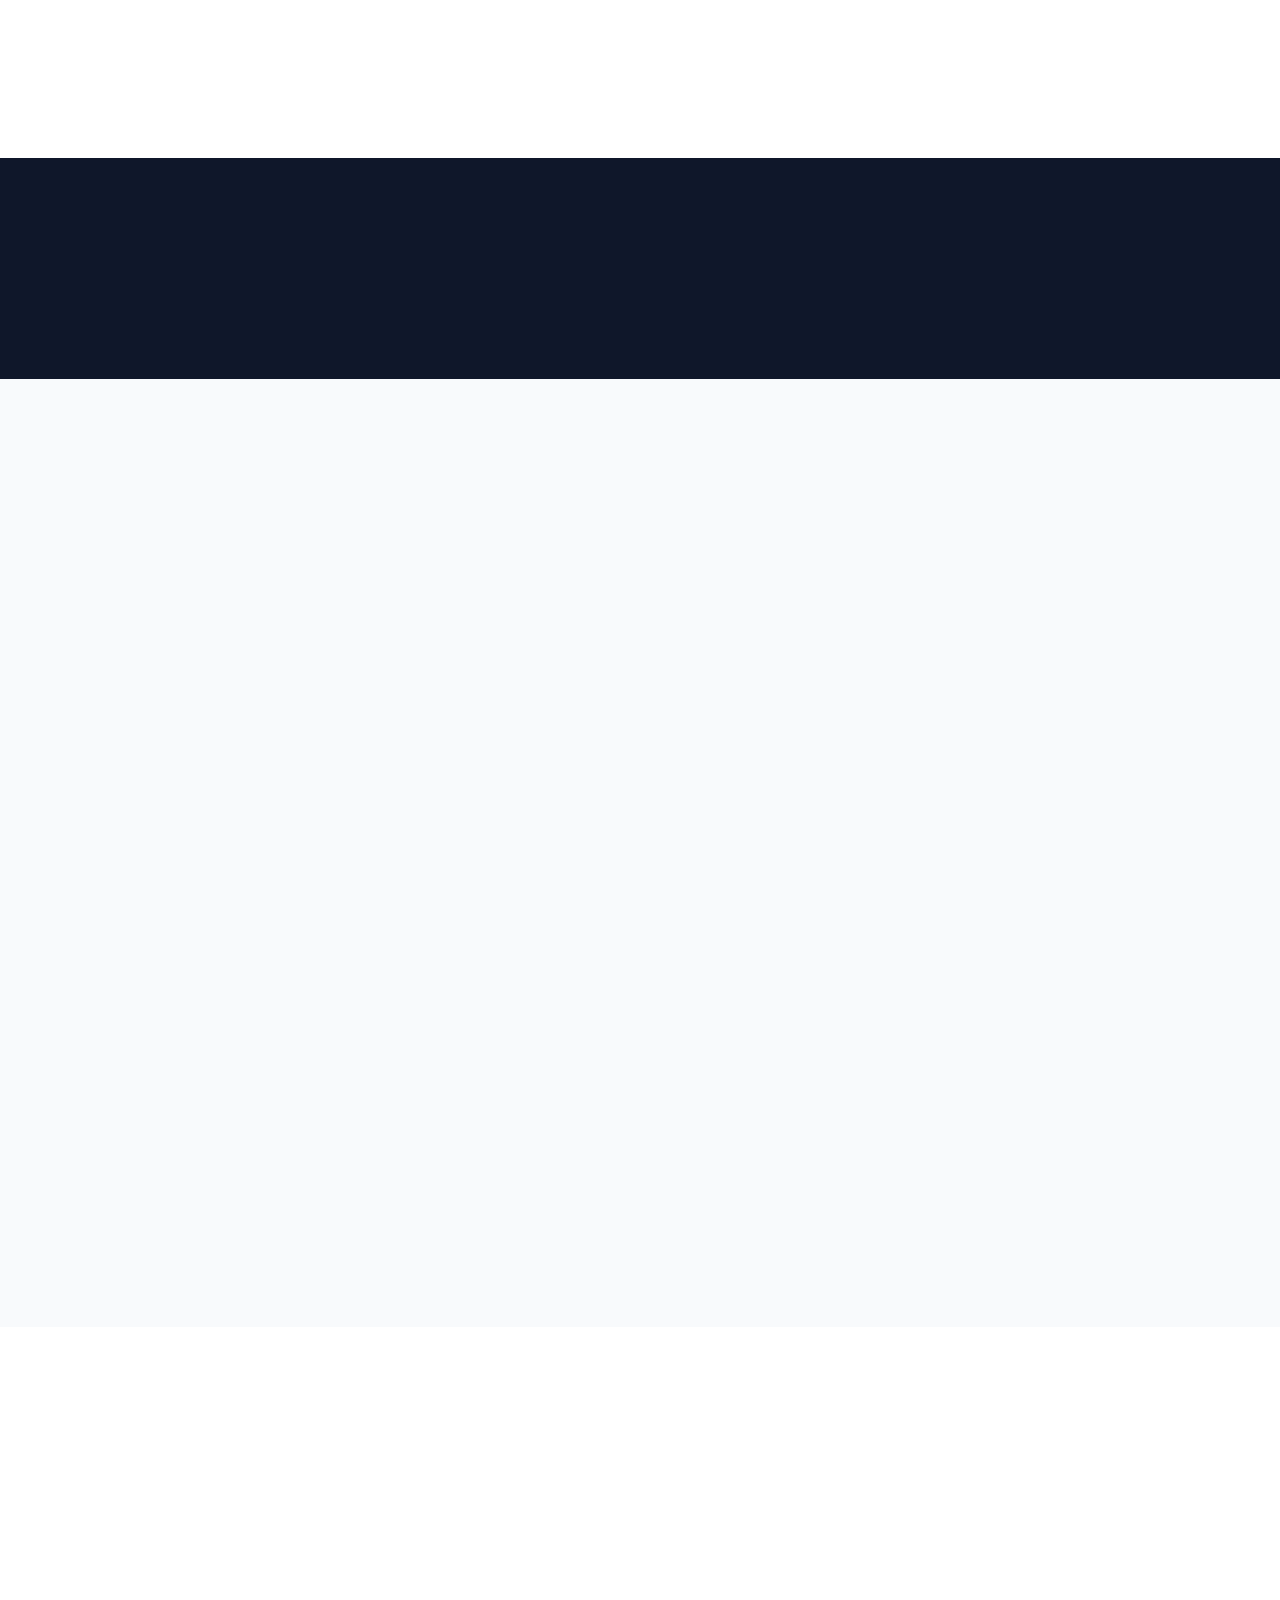
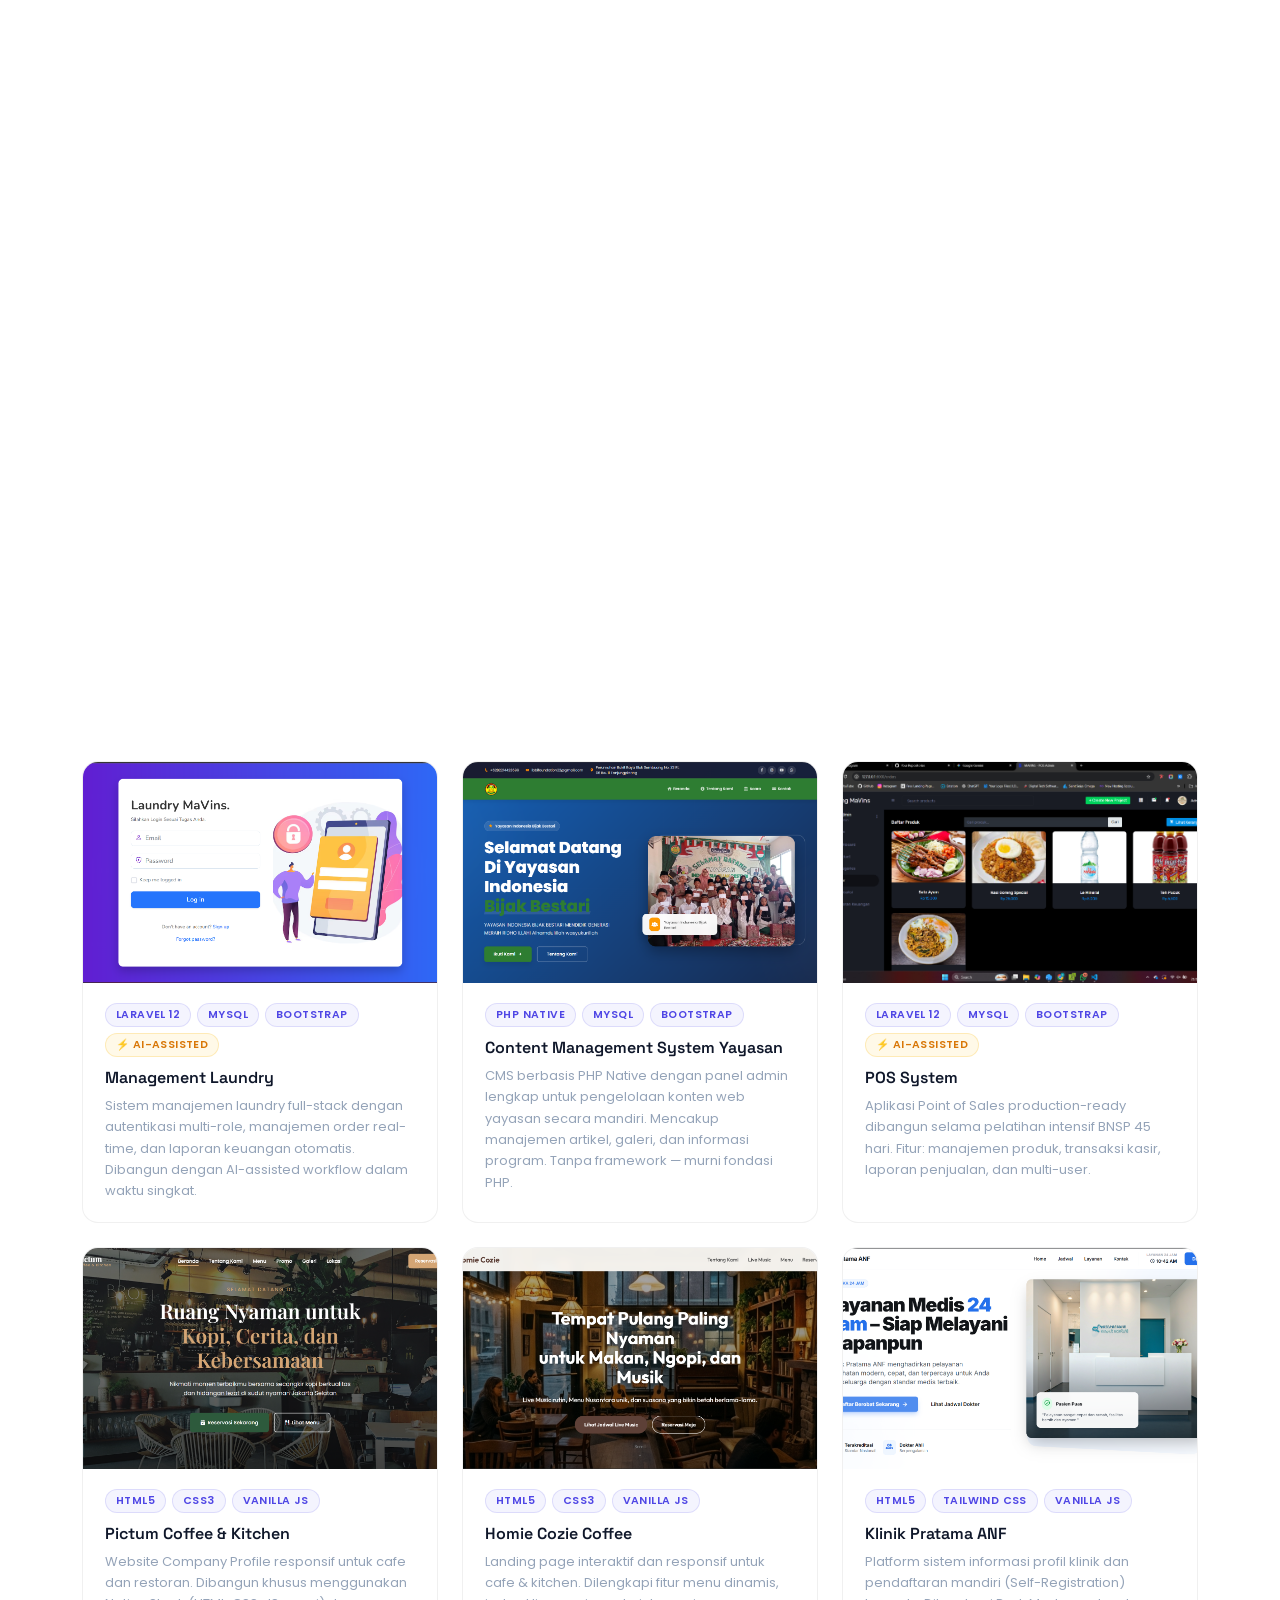
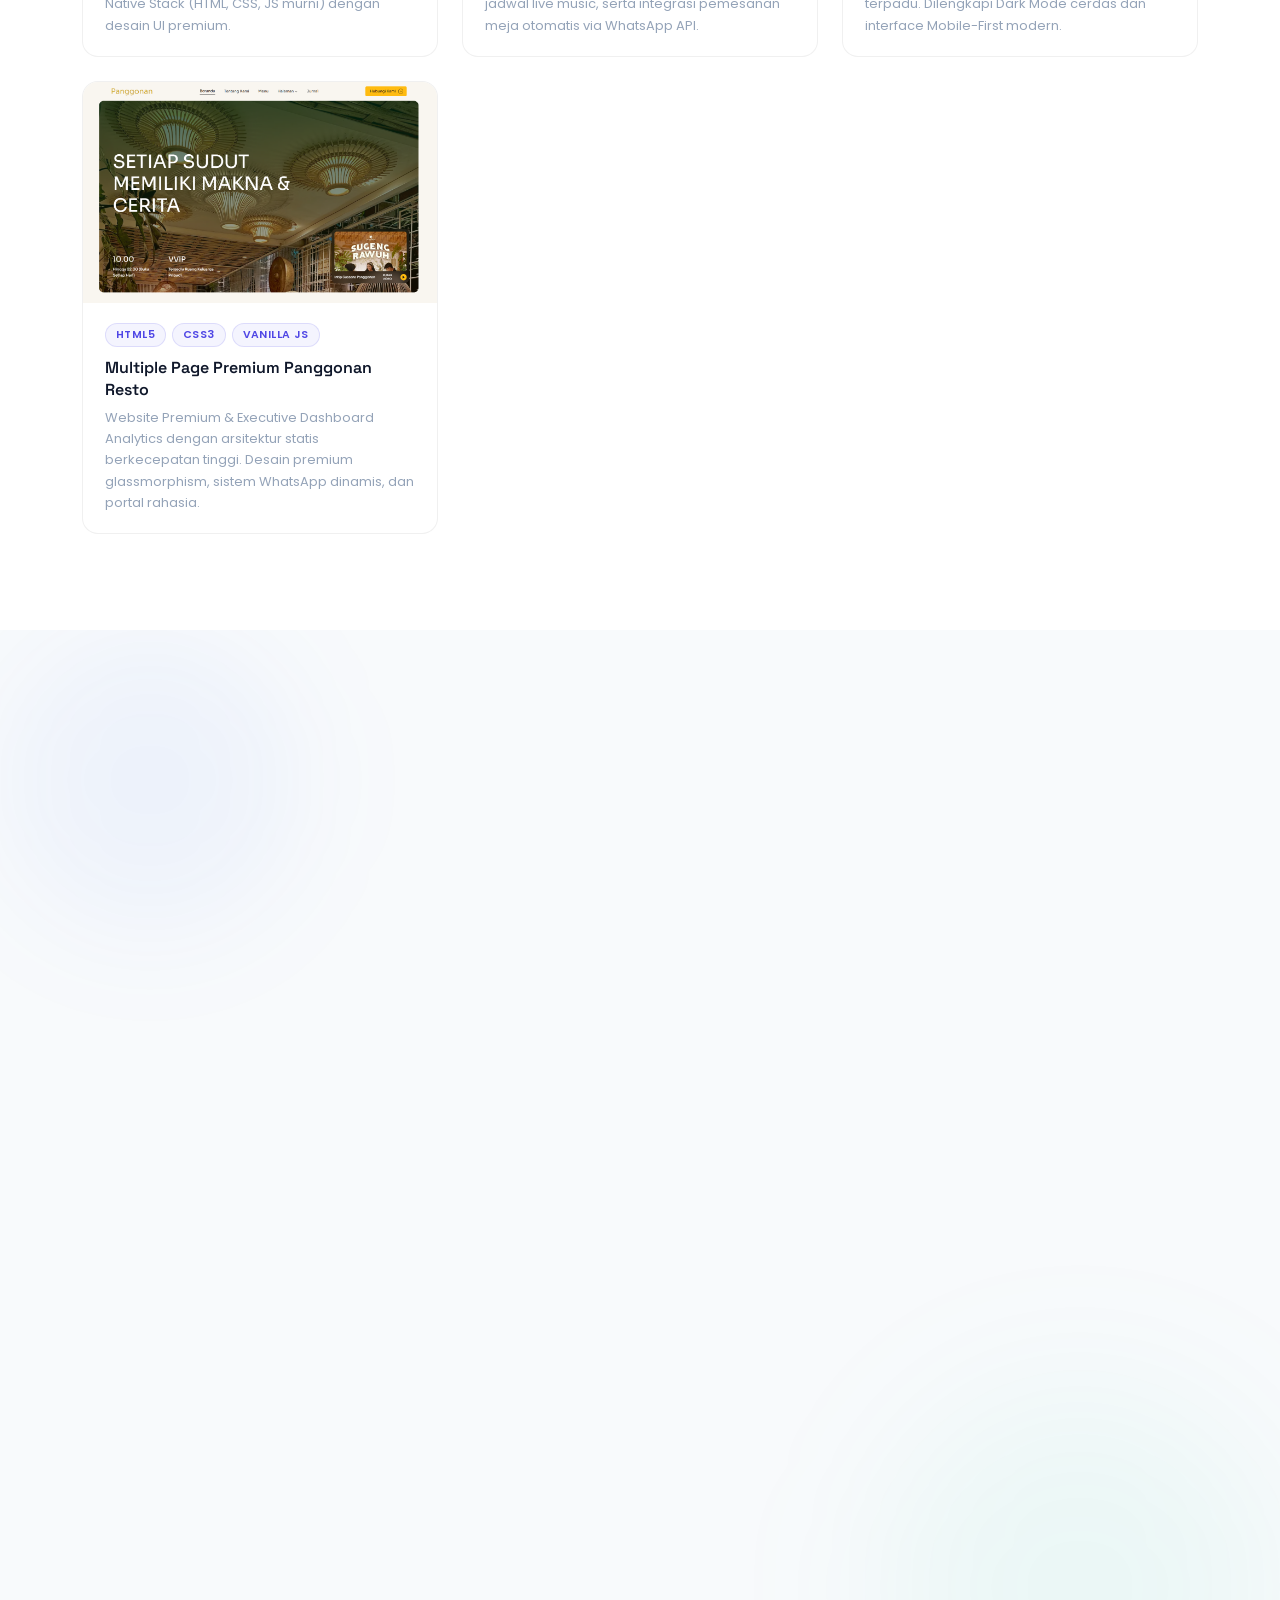
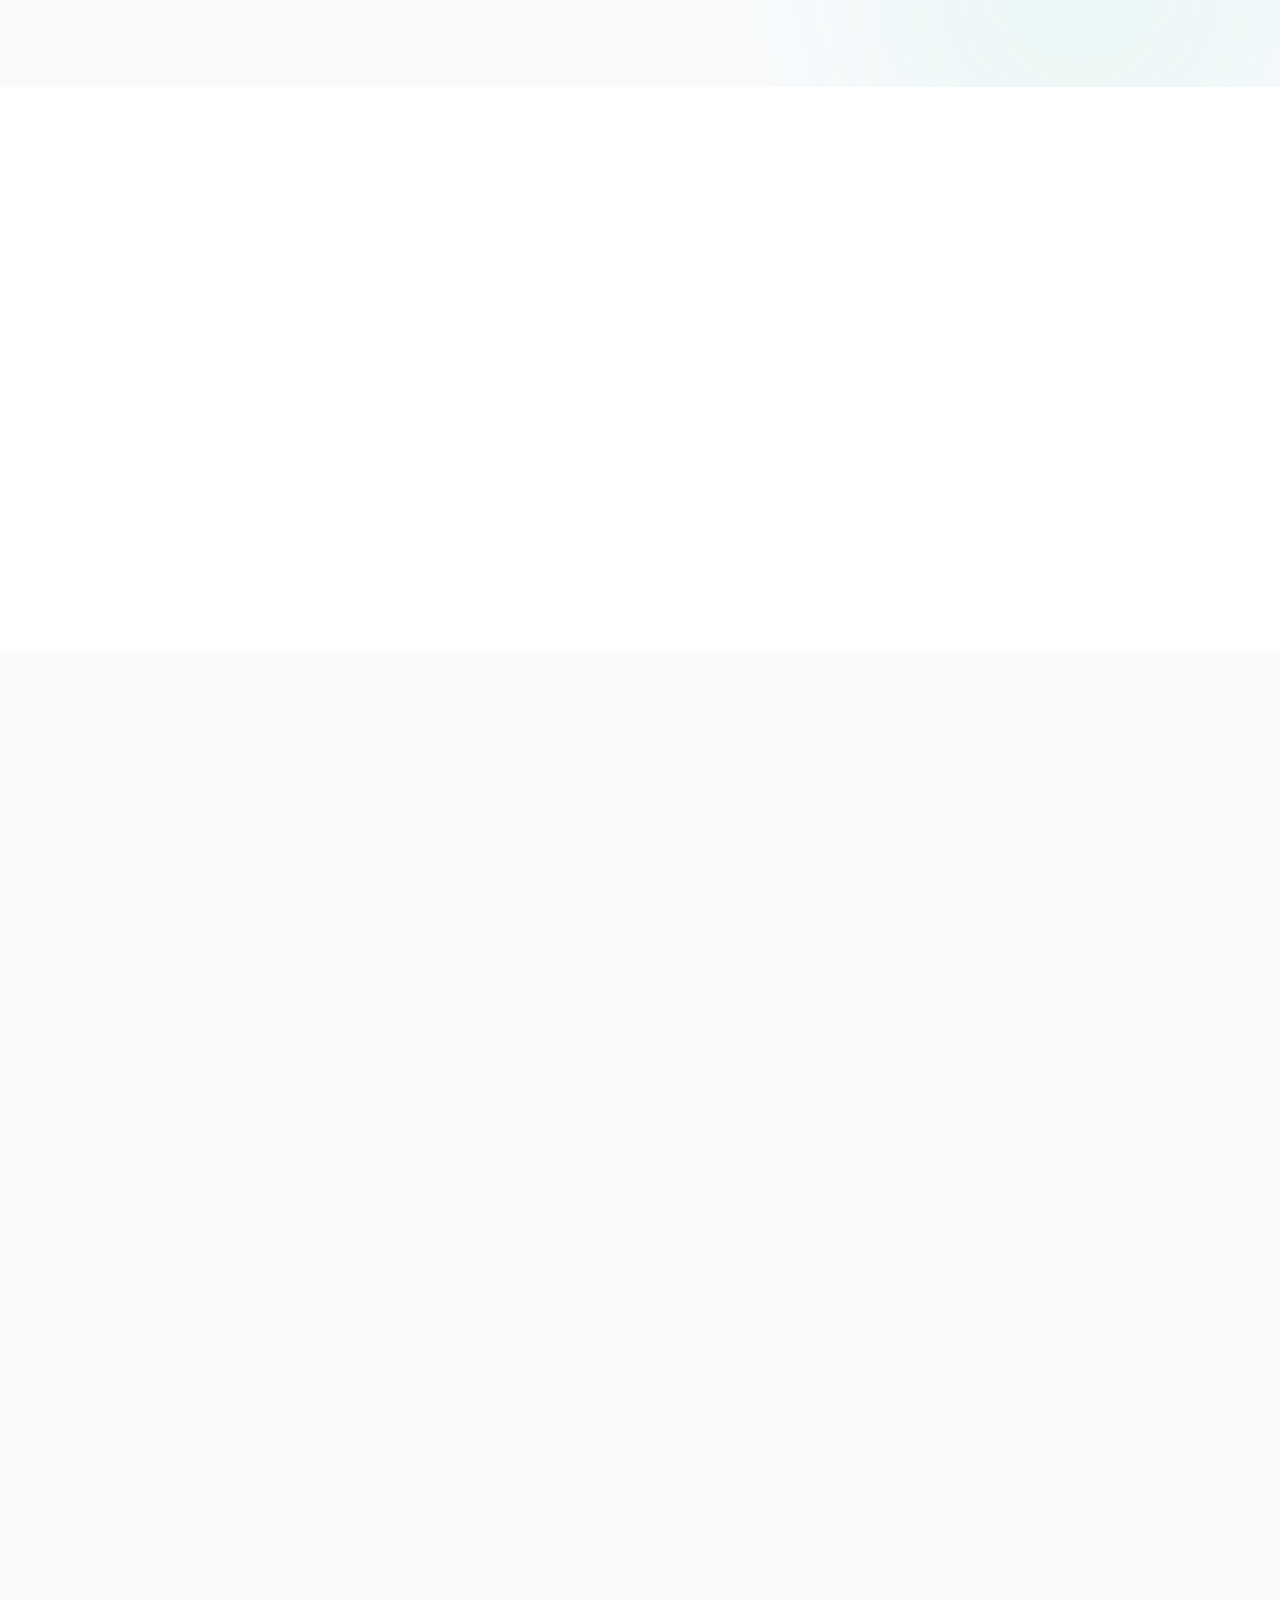
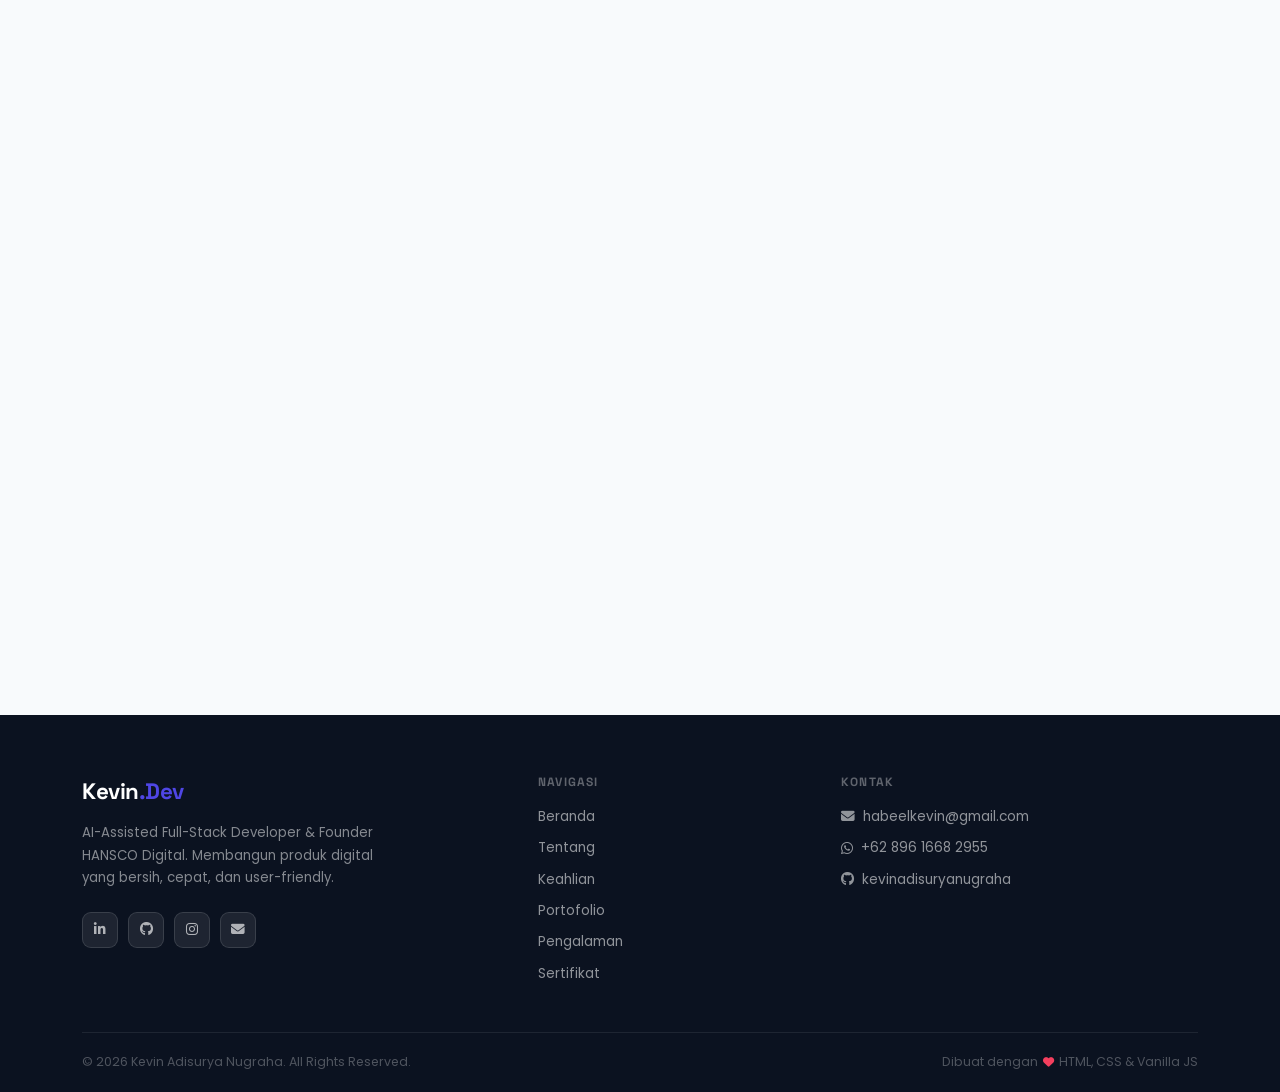
==== commit 3b3c4aed: "feat: implementasi lenis smooth scroll, perbaikan hero photo clipping, redesign footer, dan clean co" ====
--- a/index.html
+++ b/index.html
@@ -1,4 +1,4 @@
-<!DOCTYPE html>
+﻿<!DOCTYPE html>
 <html lang="id">
   <head>
     <script>
@@ -86,6 +86,9 @@
       href="https://fonts.googleapis.com/css2?family=Poppins:wght@300;400;500;600;700&family=Space+Grotesk:wght@500;600;700&display=swap"
       rel="stylesheet"
     />
+
+    <!-- Lenis Smooth Scroll CSS -->
+    <link rel="stylesheet" href="https://unpkg.com/lenis@1.3.25/dist/lenis.css" />
 
     <link rel="stylesheet" href="style.css" />
   </head>
@@ -2278,7 +2281,6 @@
 
               <form
                 id="contactForm"
-                onsubmit="return handleForm(event)"
                 class="contact-form"
                 autocomplete="off"
               >
@@ -2363,14 +2365,82 @@
     </button>
 
     <!-- Footer -->
-    <footer>
+    <footer class="site-footer">
       <div class="container">
-        <p class="mb-0">
-          &copy; 2026 Kevin Adisurya Nugraha. All Rights Reserved.
-        </p>
-        <small>Dibuat dengan HTML, CSS, Bootstrap 5 & Vanilla JS</small>
+        <div class="footer-grid">
+
+          <!-- Brand column -->
+          <div class="footer-brand-col">
+            <a href="#" class="footer-logo">Kevin<span>.Dev</span></a>
+            <p class="footer-tagline">
+              AI-Assisted Full-Stack Developer & Founder HANSCO Digital.
+              Membangun produk digital yang bersih, cepat, dan user-friendly.
+            </p>
+            <div class="footer-socials">
+              <a href="https://www.linkedin.com/in/kevin-adisurya-nugraha/" target="_blank" rel="noopener noreferrer" class="footer-social-btn" aria-label="LinkedIn">
+                <i class="fab fa-linkedin-in"></i>
+              </a>
+              <a href="https://github.com/kevinadisuryanugraha" target="_blank" rel="noopener noreferrer" class="footer-social-btn" aria-label="GitHub">
+                <i class="fab fa-github"></i>
+              </a>
+              <a href="https://www.instagram.com/kvn.ads/" target="_blank" rel="noopener noreferrer" class="footer-social-btn" aria-label="Instagram">
+                <i class="fab fa-instagram"></i>
+              </a>
+              <a href="mailto:habeelkevin@gmail.com" class="footer-social-btn" aria-label="Email">
+                <i class="fas fa-envelope"></i>
+              </a>
+            </div>
+          </div>
+
+          <!-- Nav column -->
+          <div class="footer-nav-col">
+            <h6 class="footer-col-heading">Navigasi</h6>
+            <ul class="footer-nav-list">
+              <li><a href="#home">Beranda</a></li>
+              <li><a href="#about">Tentang</a></li>
+              <li><a href="#skills">Keahlian</a></li>
+              <li><a href="#portfolio">Portofolio</a></li>
+              <li><a href="#experience">Pengalaman</a></li>
+              <li><a href="#certificates">Sertifikat</a></li>
+            </ul>
+          </div>
+
+          <!-- Contact column -->
+          <div class="footer-nav-col">
+            <h6 class="footer-col-heading">Kontak</h6>
+            <ul class="footer-nav-list">
+              <li>
+                <a href="mailto:habeelkevin@gmail.com">
+                  <i class="fas fa-envelope me-2"></i>habeelkevin@gmail.com
+                </a>
+              </li>
+              <li>
+                <a href="https://wa.me/6289616682955" target="_blank" rel="noopener noreferrer">
+                  <i class="fab fa-whatsapp me-2"></i>+62 896 1668 2955
+                </a>
+              </li>
+              <li>
+                <a href="https://github.com/kevinadisuryanugraha" target="_blank" rel="noopener noreferrer">
+                  <i class="fab fa-github me-2"></i>kevinadisuryanugraha
+                </a>
+              </li>
+            </ul>
+          </div>
+
+        </div>
+
+        <!-- Bottom bar -->
+        <div class="footer-bottom">
+          <p>&copy; 2026 Kevin Adisurya Nugraha. All Rights Reserved.</p>
+          <p class="footer-bottom-made">
+            Dibuat dengan <i class="fas fa-heart footer-heart"></i> HTML, CSS &amp; Vanilla JS
+          </p>
+        </div>
       </div>
     </footer>
+
+    <!-- Lenis Smooth Scroll JS -->
+    <script src="https://unpkg.com/lenis@1.3.25/dist/lenis.min.js"></script>
 
     <!-- Vanilla Tilt.js - 3D Tilt Effect -->
     <script
--- a/style.css
+++ b/style.css
@@ -1,269 +1,299 @@
+/* ================================================================
+   KEVIN DEV — PORTFOLIO DESIGN SYSTEM
+   Design Read: Developer portfolio for recruiters & clients
+   Aesthetic: Premium dark-tech / modern professional
+   Accent: Single electric-indigo (#4F46E5) — locked across full page
+   DESIGN_VARIANCE: 7 | MOTION_INTENSITY: 5 | VISUAL_DENSITY: 4
+   ================================================================ */
+
+/* ── 1. DESIGN TOKENS ──────────────────────────────────────────── */
 :root {
-  --primary-color: #4F46E5;
-  --primary-dark: #4338CA;
-  --accent-color: #06B6D4;
+  /* Brand */
+  --primary-color:   #4F46E5;
+  --primary-dark:    #4338CA;
+  --primary-light:   #6366F1;
+  --primary-rgb:     79, 70, 229;
+
+  /* Neutrals (cool-zinc scale — single warm/cool register) */
   --secondary-color: #0f172a;
-
-  --body-bg: #f8fafc;
-  --section-alt-bg: #ffffff;
-  --card-bg: #ffffff;
-  --card-border: rgba(0, 0, 0, 0.05);
-  --text-primary: #1e293b;
-  --text-dark: #334155;
-  --text-secondary: #64748b;
-  --text-muted: #94a3b8;
-  --text-light: #f1f5f9;
-  --border-color: #e2e8f0;
-  --border-light: #f1f5f9;
-  --badge-bg: #eff6ff;
-  --badge-border: #dbeafe;
-  --input-bg: #fafbff;
-  --nav-bg: rgba(255, 255, 255, 0.85);
-  --nav-scrolled: rgba(255, 255, 255, 0.95);
-  --hero-bg: #f8fafc;
-  --timeline-bg: #ffffff;
-  --overlay-bg: rgba(15, 23, 42, 0.7);
-  --shadow-sm: rgba(0, 0, 0, 0.03);
-  --shadow-md: rgba(0, 0, 0, 0.05);
-  --shadow-lg: rgba(0, 0, 0, 0.08);
-  --shadow-xl: rgba(0, 0, 0, 0.1);
-  --shadow-primary: rgba(79, 70, 229, 0.1);
-  --primary-rgb: 79, 70, 229;
-  --bg-dark: #0f172a;
-
-  --font-display: "Space Grotesk", sans-serif;
-  --font-body: "Poppins", sans-serif;
-
-  --transition: all 0.4s cubic-bezier(0.165, 0.84, 0.44, 1);
-}
-
+  --body-bg:         #f8fafc;
+  --section-alt-bg:  #ffffff;
+  --card-bg:         #ffffff;
+  --card-border:     rgba(0, 0, 0, 0.06);
+
+  /* Text */
+  --text-primary:    #1e293b;
+  --text-dark:       #334155;
+  --text-secondary:  #64748b;
+  --text-muted:      #94a3b8;
+  --text-light:      #f1f5f9;
+
+  /* Borders */
+  --border-color:    #e2e8f0;
+  --border-light:    #f1f5f9;
+
+  /* Semantic */
+  --badge-bg:        #eff6ff;
+  --badge-border:    #dbeafe;
+  --input-bg:        #fafbff;
+
+  /* Navigation */
+  --nav-bg:          rgba(248, 250, 252, 0.88);
+  --nav-scrolled:    rgba(248, 250, 252, 0.97);
+
+  /* Shadows — tinted to page hue, never pure-black */
+  --shadow-sm:       0 1px 3px rgba(15, 23, 42, 0.04), 0 1px 2px rgba(15, 23, 42, 0.06);
+  --shadow-md:       0 4px 12px rgba(15, 23, 42, 0.07), 0 2px 4px rgba(15, 23, 42, 0.05);
+  --shadow-lg:       0 12px 40px rgba(15, 23, 42, 0.1),  0 4px 12px rgba(15, 23, 42, 0.06);
+  --shadow-xl:       0 24px 60px rgba(15, 23, 42, 0.12), 0 8px 20px rgba(15, 23, 42, 0.08);
+  --shadow-primary:  0 8px 25px rgba(79, 70, 229, 0.22);
+
+  /* Misc */
+  --bg-dark:         #0f172a;
+  --timeline-bg:     #ffffff;
+  --overlay-bg:      rgba(15, 23, 42, 0.65);
+
+  /* Typography — Space Grotesk display + Poppins body */
+  --font-display:    "Space Grotesk", sans-serif;
+  --font-body:       "Poppins", sans-serif;
+
+  /* Motion */
+  --ease-spring:     cubic-bezier(0.34, 1.56, 0.64, 1);
+  --ease-smooth:     cubic-bezier(0.165, 0.84, 0.44, 1);
+  --transition:      all 0.35s var(--ease-smooth);
+}
+
+/* ── 2. DARK MODE TOKENS ───────────────────────────────────────── */
 [data-theme="dark"] {
   --secondary-color: #f1f5f9;
-  --body-bg: #0b1121;
-  --section-alt-bg: #0e1726;
-  --card-bg: #1a2332;
-  --card-border: rgba(255, 255, 255, 0.06);
-  --text-primary: #e2e8f0;
-  --text-dark: #cbd5e1;
-  --text-secondary: #94a3b8;
-  --text-muted: #64748b;
-  --text-light: #1e293b;
-  --border-color: #2a3a4e;
-  --border-light: #1e2d3d;
-  --badge-bg: rgba(var(--primary-rgb), 0.15);
-  --badge-border: rgba(var(--primary-rgb), 0.25);
-  --input-bg: #1a2332;
-  --nav-bg: rgba(11, 17, 33, 0.9);
-  --nav-scrolled: rgba(11, 17, 33, 0.97);
-  --hero-bg: #0b1121;
-  --timeline-bg: #1a2332;
-  --overlay-bg: rgba(11, 17, 33, 0.85);
-  --shadow-sm: rgba(0, 0, 0, 0.2);
-  --shadow-md: rgba(0, 0, 0, 0.3);
-  --shadow-lg: rgba(0, 0, 0, 0.4);
-  --shadow-xl: rgba(0, 0, 0, 0.5);
-  --shadow-primary: rgba(79, 70, 229, 0.2);
-  --primary-rgb: 79, 70, 229;
-  --bg-dark: #0b1121;
-}
-
-.bg-section-main {
-  background-color: var(--body-bg);
-}
-.bg-section-alt {
-  background-color: var(--section-alt-bg);
-}
+  --body-bg:         #0b1121;
+  --section-alt-bg:  #0e1726;
+  --card-bg:         #152033;
+  --card-border:     rgba(255, 255, 255, 0.06);
+
+  --text-primary:    #e2e8f0;
+  --text-dark:       #cbd5e1;
+  --text-secondary:  #94a3b8;
+  --text-muted:      #64748b;
+  --text-light:      #1e293b;
+
+  --border-color:    #1e2d3d;
+  --border-light:    #172236;
+
+  --badge-bg:        rgba(79, 70, 229, 0.14);
+  --badge-border:    rgba(79, 70, 229, 0.28);
+  --input-bg:        #1a2844;
+
+  --nav-bg:          rgba(11, 17, 33, 0.88);
+  --nav-scrolled:    rgba(11, 17, 33, 0.97);
+
+  --shadow-sm:       0 1px 3px rgba(0, 0, 0, 0.2);
+  --shadow-md:       0 4px 12px rgba(0, 0, 0, 0.3);
+  --shadow-lg:       0 12px 40px rgba(0, 0, 0, 0.4);
+  --shadow-xl:       0 24px 60px rgba(0, 0, 0, 0.5);
+  --shadow-primary:  0 8px 25px rgba(79, 70, 229, 0.3);
+
+  --timeline-bg:     #152033;
+  --overlay-bg:      rgba(11, 17, 33, 0.85);
+}
+
+/* ── 3. GLOBAL RESETS & BASE ───────────────────────────────────── */
+.bg-section-main { background-color: var(--body-bg); }
+.bg-section-alt  { background-color: var(--section-alt-bg); }
 
 [data-theme="dark"] .bg-light {
   background-color: var(--border-light) !important;
   color: var(--text-primary) !important;
 }
-
-[data-theme="dark"] .text-muted {
-  color: var(--text-secondary) !important;
-}
-
-[data-theme="dark"] .cert-badge[style] {
-  filter: saturate(0.7) brightness(1.3);
-}
+[data-theme="dark"] .text-muted  { color: var(--text-secondary) !important; }
+[data-theme="dark"] .cert-badge[style] { filter: saturate(0.7) brightness(1.3); }
 
 html {
-  scroll-behavior: smooth;
+  /* scroll-behavior intentionally omitted — Lenis owns all scroll animation */
   scroll-padding-top: 85px;
-  transition: background-color 0.4s ease, color 0.4s ease;
-}
+}
+
 
 body {
   font-family: var(--font-body);
   color: var(--text-dark);
   background-color: var(--body-bg);
   overflow-x: hidden;
+  transition: background-color 0.35s ease, color 0.25s ease;
 }
 
 ::selection {
-  background: rgba(var(--primary-rgb), 0.2);
+  background: rgba(var(--primary-rgb), 0.18);
   color: var(--secondary-color);
 }
 
-::-webkit-scrollbar {
-  width: 8px;
-}
-::-webkit-scrollbar-track {
-  background: var(--body-bg);
-}
-::-webkit-scrollbar-thumb {
-  background: var(--text-muted);
-  border-radius: 10px;
-}
-::-webkit-scrollbar-thumb:hover {
-  background: var(--text-secondary);
-}
-
+::-webkit-scrollbar        { width: 6px; }
+::-webkit-scrollbar-track  { background: var(--body-bg); }
+::-webkit-scrollbar-thumb  { background: var(--border-color); border-radius: 6px; }
+::-webkit-scrollbar-thumb:hover { background: var(--text-muted); }
+
+/* ── 4. NAVIGATION ─────────────────────────────────────────────── */
 .navbar {
   background: var(--nav-bg);
-  backdrop-filter: blur(10px);
-  border-bottom: 1px solid var(--border-color);
-  transition: all 0.3s ease;
+  backdrop-filter: blur(16px) saturate(180%);
+  -webkit-backdrop-filter: blur(16px) saturate(180%);
+  border-bottom: 1px solid rgba(var(--primary-rgb), 0.06);
+  transition: background 0.3s ease, box-shadow 0.3s ease, padding 0.3s ease;
+  padding-top: 14px;
+  padding-bottom: 14px;
 }
 
 .navbar.scrolled {
   background: var(--nav-scrolled);
   box-shadow: var(--shadow-md);
-  padding-top: 12px !important;
-  padding-bottom: 12px !important;
+  padding-top: 10px !important;
+  padding-bottom: 10px !important;
 }
 
 .navbar-brand {
   font-family: var(--font-display);
-  font-size: 1.5rem;
+  font-size: 1.45rem;
   font-weight: 700;
   color: var(--secondary-color) !important;
   letter-spacing: -0.5px;
 }
 
 .navbar-nav .nav-link {
+  font-family: var(--font-body);
+  font-size: 0.875rem;
+  font-weight: 500;
   color: var(--text-secondary) !important;
-  font-weight: 500;
-  padding: 8px 16px !important;
-  transition: all 0.25s ease;
+  padding: 7px 14px !important;
   border-radius: 8px;
+  transition: color 0.2s ease, background 0.2s ease;
+  letter-spacing: 0.01em;
 }
 
 .navbar-nav .nav-link:hover,
 .navbar-nav .nav-link.active {
   color: var(--primary-color) !important;
-  background: rgba(var(--primary-rgb), 0.05);
+  background: rgba(var(--primary-rgb), 0.06);
 }
 
 .theme-toggle {
   background: var(--border-color);
   border: none;
   cursor: pointer;
-  width: 40px;
-  height: 40px;
+  width: 38px;
+  height: 38px;
   border-radius: 50%;
   display: flex;
   align-items: center;
   justify-content: center;
   transition: var(--transition);
   color: var(--text-secondary);
-  font-size: 1rem;
+  font-size: 0.95rem;
 }
 
 .theme-toggle:hover {
   background: rgba(var(--primary-rgb), 0.1);
   color: var(--primary-color);
-  transform: rotate(15deg);
+  transform: rotate(12deg);
 }
 
 .theme-toggle .fa-moon { display: block; }
-.theme-toggle .fa-sun { display: none; }
+.theme-toggle .fa-sun  { display: none; }
 [data-theme="dark"] .theme-toggle .fa-moon { display: none; }
-[data-theme="dark"] .theme-toggle .fa-sun { display: block; }
-
+[data-theme="dark"] .theme-toggle .fa-sun  { display: block; }
+
+/* ── 5. HERO SECTION ───────────────────────────────────────────── */
 #home {
   min-height: 100vh;
   display: flex;
   align-items: center;
-  background: linear-gradient(160deg, #ffffff 0%, #f1f5f9 40%, #eef2ff 100%);
+  background: linear-gradient(155deg,
+    #f8fafc 0%,
+    #f1f5f9 45%,
+    #eef2ff 100%
+  );
   padding-top: 90px;
   position: relative;
   overflow: hidden;
 }
 
 [data-theme="dark"] #home {
-  background: linear-gradient(160deg, #070b17 0%, #0b1121 40%, #111827 100%);
-}
-
+  background: linear-gradient(155deg,
+    #060c1a 0%,
+    #0b1121 45%,
+    #0d1535 100%
+  );
+}
+
+/* Subtle grid overlay */
 .hero-grid-overlay {
   position: absolute;
   inset: 0;
   background-image:
-    linear-gradient(rgba(var(--primary-rgb), 0.03) 1px, transparent 1px),
-    linear-gradient(90deg, rgba(var(--primary-rgb), 0.03) 1px, transparent 1px);
-  background-size: 72px 72px;
+    linear-gradient(rgba(var(--primary-rgb), 0.025) 1px, transparent 1px),
+    linear-gradient(90deg, rgba(var(--primary-rgb), 0.025) 1px, transparent 1px);
+  background-size: 80px 80px;
   z-index: 0;
   pointer-events: none;
 }
 
+/* Ambient glow — right side where photo sits */
 .hero-ambient-glow {
   position: absolute;
   top: 50%;
-  right: 5%;
-  width: 500px;
-  height: 500px;
-  border-radius: 50%;
-  background: radial-gradient(circle, rgba(var(--primary-rgb), 0.06) 0%, transparent 70%);
+  right: 0;
+  width: 55%;
+  height: 80%;
+  background: radial-gradient(ellipse at 70% 50%, rgba(var(--primary-rgb), 0.07) 0%, transparent 65%);
   transform: translateY(-50%);
   z-index: 0;
   pointer-events: none;
 }
 
 [data-theme="dark"] .hero-ambient-glow {
-  background: radial-gradient(circle, rgba(var(--primary-rgb), 0.12) 0%, transparent 70%);
-}
-
+  background: radial-gradient(ellipse at 70% 50%, rgba(var(--primary-rgb), 0.14) 0%, transparent 65%);
+}
+
+/* Hero badge / eyebrow */
 .hero-badge {
   display: inline-flex;
   align-items: center;
-  gap: 8px;
-  padding: 6px 16px;
+  gap: 7px;
+  padding: 5px 14px;
   background: rgba(var(--primary-rgb), 0.08);
-  border: 1px solid rgba(var(--primary-rgb), 0.15);
-  border-radius: 50px;
-  font-size: 0.78rem;
+  border: 1px solid rgba(var(--primary-rgb), 0.18);
+  border-radius: 100px;
+  font-size: 0.76rem;
   font-weight: 600;
   color: var(--primary-color);
-  margin-bottom: 20px;
-}
-
-.hero-badge i {
-  font-size: 0.75rem;
-}
-
+  margin-bottom: 22px;
+  letter-spacing: 0.02em;
+}
+
+.hero-badge i { font-size: 0.72rem; }
+
+/* Main name */
 .hero-name {
   font-family: var(--font-display);
-  font-size: 3.5rem;
+  font-size: clamp(2.4rem, 5vw, 3.6rem);
   font-weight: 700;
   line-height: 1.1;
   color: var(--secondary-color);
-  margin-bottom: 12px;
+  margin-bottom: 14px;
   letter-spacing: -1.5px;
 }
 
+/* Role + typewriter line */
 .hero-role-line {
-  font-size: 1.15rem;
+  font-size: 1.1rem;
   color: var(--text-secondary);
-  margin-bottom: 24px;
-  display: flex;
-  align-items: center;
-  gap: 6px;
+  margin-bottom: 22px;
+  display: flex;
+  align-items: center;
+  gap: 8px;
   flex-wrap: wrap;
 }
 
-.hero-role-label {
-  font-weight: 400;
-}
+.hero-role-label { font-weight: 400; }
 
 .hero-typewriter {
   font-weight: 600;
@@ -273,112 +303,124 @@
 .typing-cursor {
   color: var(--primary-color);
   font-weight: 300;
-  animation: blink 0.8s step-end infinite;
-}
-
+  animation: blink 0.85s step-end infinite;
+}
+
+@keyframes blink {
+  0%, 100% { opacity: 1; }
+  50%       { opacity: 0; }
+}
+
+/* Description */
 .hero-desc {
-  font-size: 1rem;
-  line-height: 1.7;
+  font-size: 0.97rem;
+  line-height: 1.75;
   color: var(--text-secondary);
   margin-bottom: 32px;
-  max-width: 480px;
-}
-
+  max-width: 460px;
+}
+
+/* Action buttons row */
 .hero-actions {
   display: flex;
   align-items: center;
-  gap: 14px;
+  gap: 12px;
   flex-wrap: wrap;
-  margin-bottom: 32px;
-}
-
+  margin-bottom: 28px;
+}
+
+/* Primary CTA — single solid color, no gradient */
 .btn-hero-primary {
   display: inline-flex;
   align-items: center;
-  padding: 13px 30px;
-  background: linear-gradient(135deg, var(--primary-color), #06B6D4);
+  padding: 13px 28px;
+  background: var(--primary-color);
   color: #fff;
   font-weight: 600;
-  font-size: 0.92rem;
-  border-radius: 50px;
+  font-size: 0.9rem;
+  border-radius: 10px;
   text-decoration: none;
-  transition: all 0.3s cubic-bezier(0.34, 1.56, 0.64, 1);
-  box-shadow: 0 6px 20px rgba(var(--primary-rgb), 0.3);
+  transition: background 0.2s ease, transform 0.25s var(--ease-spring), box-shadow 0.25s ease;
+  box-shadow: var(--shadow-primary);
+  letter-spacing: 0.01em;
 }
 
 .btn-hero-primary:hover {
+  background: var(--primary-dark);
   transform: translateY(-2px);
-  box-shadow: 0 10px 30px rgba(var(--primary-rgb), 0.4);
+  box-shadow: 0 12px 30px rgba(var(--primary-rgb), 0.36);
   color: #fff;
 }
 
+.btn-hero-primary:active {
+  transform: translateY(0) scale(0.98);
+}
+
+/* Outline CTA */
 .btn-hero-outline {
   display: inline-flex;
   align-items: center;
-  padding: 13px 28px;
+  padding: 12px 24px;
   background: transparent;
   color: var(--secondary-color);
   font-weight: 600;
-  font-size: 0.92rem;
-  border-radius: 50px;
+  font-size: 0.9rem;
+  border-radius: 10px;
   text-decoration: none;
-  border: 2px solid var(--border-color);
-  transition: all 0.3s cubic-bezier(0.34, 1.56, 0.64, 1);
+  border: 1.5px solid var(--border-color);
+  transition: border-color 0.2s ease, color 0.2s ease, background 0.2s ease, transform 0.25s var(--ease-spring);
 }
 
 .btn-hero-outline:hover {
   border-color: var(--primary-color);
   color: var(--primary-color);
+  background: rgba(var(--primary-rgb), 0.05);
   transform: translateY(-2px);
-  box-shadow: 0 6px 20px rgba(var(--primary-rgb), 0.1);
-}
-
+}
+
+/* CV download — lighter tertiary button */
 .btn-hero-cv {
   display: inline-flex;
   align-items: center;
-  padding: 8px 20px;
+  padding: 8px 18px;
   background: transparent;
   color: var(--text-secondary);
   font-weight: 500;
-  font-size: 0.85rem;
-  border-radius: 50px;
+  font-size: 0.84rem;
+  border-radius: 8px;
   text-decoration: none;
-  border: 1px solid var(--border-color);
-  transition: all 0.3s cubic-bezier(0.34, 1.56, 0.64, 1);
+  border: 1px solid var(--border-light);
+  transition: color 0.2s ease, background 0.2s ease, border-color 0.2s ease, transform 0.25s var(--ease-spring);
 }
 
 .btn-hero-cv:hover {
   color: var(--primary-color);
-  border-color: rgba(var(--primary-rgb), 0.3);
-  background: rgba(var(--primary-rgb), 0.05);
+  border-color: rgba(var(--primary-rgb), 0.25);
+  background: rgba(var(--primary-rgb), 0.04);
   transform: translateY(-2px);
-  box-shadow: 0 6px 16px rgba(var(--primary-rgb), 0.08);
-}
-
-.btn-hero-cv i {
-  font-size: 0.9rem;
-}
-
+}
+
+/* Social links row */
 .hero-socials {
   display: flex;
   align-items: center;
-  gap: 10px;
+  gap: 9px;
   flex-wrap: wrap;
 }
 
 .hero-social-link {
-  width: 40px;
-  height: 40px;
-  border-radius: 50%;
+  width: 38px;
+  height: 38px;
+  border-radius: 9px;
   display: flex;
   align-items: center;
   justify-content: center;
   background: var(--card-bg);
   color: var(--text-secondary);
-  font-size: 1rem;
+  font-size: 0.95rem;
   text-decoration: none;
   border: 1px solid var(--border-color);
-  transition: all 0.3s cubic-bezier(0.34, 1.56, 0.64, 1);
+  transition: background 0.2s ease, color 0.2s ease, transform 0.25s var(--ease-spring), box-shadow 0.25s ease;
 }
 
 .hero-social-link:hover {
@@ -386,28 +428,32 @@
   color: #fff;
   border-color: var(--primary-color);
   transform: translateY(-3px) scale(1.05);
-  box-shadow: 0 6px 16px rgba(var(--primary-rgb), 0.3);
+  box-shadow: 0 6px 16px rgba(var(--primary-rgb), 0.28);
 }
 
 .hero-social-divider {
   width: 1px;
-  height: 24px;
+  height: 22px;
   background: var(--border-color);
-  margin: 0 4px;
+  margin: 0 3px;
 }
 
 .hero-exp-badge {
   display: inline-flex;
   align-items: center;
-  font-size: 0.78rem;
+  font-size: 0.76rem;
   font-weight: 500;
   color: var(--text-secondary);
-  padding: 4px 12px;
+  padding: 4px 11px;
   background: var(--card-bg);
   border-radius: 20px;
   border: 1px solid var(--border-color);
-}
-
+  letter-spacing: 0.01em;
+}
+
+/* ── 6. PHOTO REVEAL AREA ──────────────────────────────────────── */
+
+/* Wrapper that holds decorative rings + photo container */
 .hero-photo-wrapper {
   position: relative;
   display: flex;
@@ -415,78 +461,86 @@
   justify-content: center;
 }
 
+/* Decorative rings — subtle, not competing with photo */
 .hero-ring {
   position: absolute;
   border-radius: 50%;
-  border: 1px solid rgba(var(--primary-rgb), 0.1);
   pointer-events: none;
 }
 
 .hero-ring-1 {
-  width: 540px;
-  height: 540px;
-  animation: ring-spin 25s linear infinite;
+  width: 520px;
+  height: 520px;
+  border: 1px solid rgba(var(--primary-rgb), 0.08);
+  animation: ring-spin 30s linear infinite;
 }
 
 .hero-ring-2 {
-  width: 480px;
-  height: 480px;
-  border-width: 2px;
-  border-style: dashed;
-  animation: ring-spin-reverse 20s linear infinite;
-}
-
-@keyframes ring-spin {
-  to { transform: rotate(360deg); }
-}
-
-@keyframes ring-spin-reverse {
-  to { transform: rotate(-360deg); }
-}
-
+  width: 460px;
+  height: 460px;
+  border: 1px dashed rgba(var(--primary-rgb), 0.06);
+  animation: ring-spin-reverse 22s linear infinite;
+}
+
+@keyframes ring-spin         { to { transform: rotate(360deg); } }
+@keyframes ring-spin-reverse { to { transform: rotate(-360deg); } }
+
+/* ── THE PHOTO REVEAL CONTAINER
+   - No border-radius (square/full portrait — not circular)
+   - Bottom fade-out mask so cut edge is invisible
+   - cursor: crosshair signals interactivity
+   ──────────────────────────────────────────────────────────────── */
 .photo-reveal-container {
   position: relative;
-  width: 420px;
-  height: 420px;
+  width: 520px;       /* wider — no more left/right clipping */
+  height: 560px;
   overflow: hidden;
   cursor: crosshair;
   user-select: none;
   z-index: 10;
-  border-radius: 50%;
+  border-radius: 0;   /* full portrait — no circle crop */
   pointer-events: auto;
-}
-
+  /* Fade the bottom edge so the cut is imperceptible */
+  -webkit-mask-image: linear-gradient(to bottom, black 68%, transparent 97%);
+          mask-image: linear-gradient(to bottom, black 68%, transparent 97%);
+}
+
+/* Both photo layers fill the container */
 .photo-layer {
   position: absolute;
   inset: 0;
   width: 100%;
   height: 100%;
   object-fit: cover;
-  object-position: center 20%;
+  object-position: center top; /* full width visible, face at top */
   pointer-events: none;
 }
 
+/* photo-bot = AI/robot layer — revealed on cursor hover via JS */
 .photo-bot {
   z-index: 2;
+  /* Initial state: fully hidden, no radius (JS will animate the mask) */
   -webkit-mask-image: radial-gradient(circle 0px, transparent, transparent);
-  mask-image: radial-gradient(circle 0px, transparent, transparent);
-}
-
+          mask-image: radial-gradient(circle 0px, transparent, transparent);
+}
+
+/* photo-top = real Kevin — always visible behind */
 .photo-top {
   z-index: 1;
 }
 
+/* Hover hint badge */
 .reveal-hint {
   position: absolute;
-  bottom: 18px;
+  bottom: 22%;  /* above the fade zone */
   left: 50%;
   transform: translateX(-50%);
   z-index: 30;
-  background: rgba(0, 0, 0, 0.55);
+  background: rgba(15, 23, 42, 0.62);
   color: #fff;
-  font-size: 0.72rem;
-  font-weight: 600;
-  padding: 6px 16px;
+  font-size: 0.7rem;
+  font-weight: 600;
+  padding: 6px 14px;
   border-radius: 20px;
   letter-spacing: 0.3px;
   backdrop-filter: blur(8px);
@@ -497,8 +551,8 @@
 }
 
 @keyframes hint-float {
-  0%, 100% { transform: translateX(-50%) translateY(0); }
-  50% { transform: translateX(-50%) translateY(-6px); }
+  0%, 100% { transform: translateX(-50%) translateY(0);   }
+  50%       { transform: translateX(-50%) translateY(-6px); }
 }
 
 .photo-reveal-container:hover .reveal-hint {
@@ -506,127 +560,129 @@
   animation: none;
 }
 
+/* Floating badge — "Tersedia untuk project" */
 .hero-float-badge {
   position: absolute;
-  bottom: 30px;
-  right: -10px;
+  bottom: 28%;
+  right: -18px;
   z-index: 20;
   display: flex;
   align-items: center;
-  gap: 8px;
-  padding: 8px 16px;
+  gap: 9px;
+  padding: 9px 16px;
   background: var(--card-bg);
   border: 1px solid var(--border-color);
   border-radius: 12px;
-  box-shadow: 0 4px 16px var(--shadow-md);
+  box-shadow: var(--shadow-md);
   backdrop-filter: blur(8px);
   font-size: 0.8rem;
-  animation: badge-in 0.6s ease-out 0.5s both;
-}
-
-.hero-float-badge i {
-  color: #22c55e;
-  font-size: 1.3rem;
-}
-
+  animation: badge-float-in 0.6s var(--ease-spring) 0.5s both;
+}
+
+.hero-float-badge i    { color: #22c55e; font-size: 1.25rem; }
 .hero-float-badge strong {
   display: block;
   color: var(--secondary-color);
   font-size: 0.82rem;
   line-height: 1.2;
-}
-
-.hero-float-badge small {
-  color: var(--text-secondary);
-  font-size: 0.7rem;
-}
-
-@keyframes badge-in {
-  from { opacity: 0; transform: translateY(12px); }
-  to { opacity: 1; transform: translateY(0); }
-}
-
-@keyframes blink {
-  0%, 100% { opacity: 1; }
-  50% { opacity: 0; }
-}
-
+  font-family: var(--font-display);
+}
+.hero-float-badge small { color: var(--text-secondary); font-size: 0.68rem; }
+
+@keyframes badge-float-in {
+  from { opacity: 0; transform: translateY(14px); }
+  to   { opacity: 1; transform: translateY(0); }
+}
+
+/* Touch devices: static reveal at head position */
 @media (hover: none) {
   .photo-bot {
-    -webkit-mask-image: radial-gradient(circle 120px at 50% 38%, black 85px, transparent 120px);
-    mask-image: radial-gradient(circle 120px at 50% 38%, black 85px, transparent 120px);
+    -webkit-mask-image: radial-gradient(circle 130px at 50% 30%, black 90px, transparent 130px);
+            mask-image: radial-gradient(circle 130px at 50% 30%, black 90px, transparent 130px);
   }
   .reveal-hint { display: none; }
 }
 
+/* ── 7. HERO RESPONSIVE ────────────────────────────────────────── */
+@media (max-width: 991px) {
+  .photo-reveal-container { width: 450px; height: 490px; }
+  .hero-ring-1 { width: 500px; height: 500px; }
+  .hero-ring-2 { width: 440px; height: 440px; }
+}
+
 @media (max-width: 768px) {
   #home { padding-top: 80px; text-align: center; }
-  .hero-name { font-size: 2.2rem; letter-spacing: -0.5px; }
-  .hero-role-line { justify-content: center; font-size: 1rem; }
-  .hero-desc { margin-left: auto; margin-right: auto; font-size: 0.92rem; }
-  .hero-actions { justify-content: center; }
-  .hero-socials { justify-content: center; }
-  .photo-reveal-container { width: 280px; height: 280px; margin-bottom: 20px; }
-  .hero-ring-1 { width: 380px; height: 380px; }
-  .hero-ring-2 { width: 330px; height: 330px; }
-  .hero-float-badge { right: 0; bottom: 10px; }
-  .hero-badge { margin-left: auto; margin-right: auto; }
+  .hero-name       { font-size: 2.1rem; letter-spacing: -0.8px; }
+  .hero-role-line  { justify-content: center; font-size: 0.97rem; }
+  .hero-desc       { margin-left: auto; margin-right: auto; font-size: 0.91rem; }
+  .hero-actions    { justify-content: center; }
+  .hero-socials    { justify-content: center; }
+  .hero-badge      { margin-left: auto; margin-right: auto; }
+  .photo-reveal-container { width: 320px; height: 370px; margin-bottom: 20px; }
+  .hero-ring-1 { width: 350px; height: 350px; }
+  .hero-ring-2 { width: 300px; height: 300px; }
+  .hero-float-badge { right: -5px; bottom: 24%; }
 }
 
 @media (max-width: 480px) {
-  .photo-reveal-container { width: 240px; height: 240px; }
-  .hero-ring-1 { width: 320px; height: 320px; }
-  .hero-ring-2 { width: 280px; height: 280px; }
-}
-
-.section-padding {
-  padding: 100px 0;
-}
+  .photo-reveal-container { width: 240px; height: 280px; }
+  .hero-ring-1 { width: 290px; height: 290px; }
+  .hero-ring-2 { width: 250px; height: 250px; }
+}
+
+/* ── 8. SECTIONS ───────────────────────────────────────────────── */
+.section-padding { padding: 96px 0; }
 
 .section-title {
   text-align: center;
-  margin-bottom: 60px;
+  margin-bottom: 56px;
   position: relative;
 }
 
 .section-title h2 {
   font-family: var(--font-display);
   font-weight: 700;
+  font-size: clamp(1.7rem, 3vw, 2.2rem);
   color: var(--secondary-color);
   display: inline-block;
   position: relative;
   z-index: 1;
-}
-
+  letter-spacing: -0.5px;
+}
+
+/* Underline accent — restrained, 30% width */
 .section-title h2::after {
   content: "";
   position: absolute;
-  width: 50%;
-  height: 5px;
+  width: 36px;
+  height: 3px;
   background: var(--primary-color);
   bottom: -10px;
-  left: 25%;
-  border-radius: 5px;
-}
-
+  left: 50%;
+  transform: translateX(-50%);
+  border-radius: 3px;
+}
+
+[data-theme="dark"] .section-title h2::after {
+  background: rgba(var(--primary-rgb), 0.5);
+}
+
+/* Section eyebrow — used sparingly, not on every section */
 .section-subtitle {
   color: var(--primary-color);
   font-weight: 600;
   text-transform: uppercase;
   letter-spacing: 2px;
-  font-size: 0.9rem;
+  font-size: 0.78rem;
   display: block;
   margin-bottom: 10px;
 }
 
-[data-theme="dark"] .section-title h2::after {
-  background: rgba(var(--primary-rgb), 0.4);
-}
-
+/* ── 9. REVEAL ANIMATION ───────────────────────────────────────── */
 .reveal {
   opacity: 0;
-  transform: translateY(20px);
-  transition: all 0.5s cubic-bezier(0.25, 0.46, 0.45, 0.94);
+  transform: translateY(22px);
+  transition: opacity 0.55s var(--ease-smooth), transform 0.55s var(--ease-smooth);
 }
 
 .reveal.active {
@@ -634,102 +690,152 @@
   transform: translateY(0);
 }
 
+/* ── 10. SKILL CARDS ───────────────────────────────────────────── */
 .card-custom {
   background: var(--card-bg);
   border: 1px solid var(--card-border);
-  border-radius: 20px;
-  padding: 35px 25px 30px 25px;
+  border-radius: 16px;
+  padding: 32px 22px 28px;
   text-align: center;
-  transition: var(--transition);
+  transition: transform 0.3s var(--ease-spring), box-shadow 0.3s ease, border-color 0.3s ease;
   height: 100%;
   position: relative;
   overflow: hidden;
 }
 
+/* Top accent line — reveals on hover */
 .card-custom::before {
   content: "";
   position: absolute;
-  top: 0;
-  left: 0;
-  right: 0;
-  height: 3px;
-  background: linear-gradient(90deg, var(--primary-color), #06B6D4);
+  top: 0; left: 0; right: 0;
+  height: 2px;
+  background: var(--primary-color);
   transform: scaleX(0);
   transform-origin: left;
-  transition: transform 0.5s ease;
-}
-
-.card-custom:hover::before {
-  transform: scaleX(1);
-}
+  transition: transform 0.4s var(--ease-smooth);
+}
+
+.card-custom:hover::before { transform: scaleX(1); }
 
 .card-custom:hover {
-  transform: translateY(-8px);
-  box-shadow: 0 20px 50px var(--shadow-lg);
+  transform: translateY(-6px);
+  box-shadow: var(--shadow-lg);
   border-color: rgba(var(--primary-rgb), 0.1);
 }
 
 .card-custom .icon-wrapper {
-  width: 64px;
-  height: 64px;
-  margin: 0 auto 18px;
-  background: rgba(var(--primary-rgb), 0.08);
-  border-radius: 16px;
+  width: 58px;
+  height: 58px;
+  margin: 0 auto 16px;
+  background: rgba(var(--primary-rgb), 0.07);
+  border-radius: 14px;
   display: flex;
   align-items: center;
   justify-content: center;
   color: var(--primary-color);
-  font-size: 1.7rem;
+  font-size: 1.55rem;
   transition: var(--transition);
 }
 
 .card-custom:hover .icon-wrapper {
   background: var(--primary-color);
   color: #fff;
-  transform: scale(1.1) rotate(-5deg);
+  transform: scale(1.08) rotate(-4deg);
 }
 
 .card-custom h5 {
   font-family: var(--font-display);
-  font-size: 1.05rem;
+  font-size: 1rem;
   font-weight: 600;
   color: var(--secondary-color);
-  margin-bottom: 12px;
+  margin-bottom: 10px;
 }
 
 .card-custom p {
-  font-size: 0.86rem;
+  font-size: 0.84rem;
   color: var(--text-muted);
   margin-bottom: 0;
-  line-height: 1.6;
-}
-
+  line-height: 1.65;
+}
+
+/* ── 11. STATS STRIP ───────────────────────────────────────────── */
+/* No gradient — dark solid to match brand, not "AI gradient" */
+.stats-strip-section {
+  padding: 60px 0;
+  background: var(--secondary-color);
+}
+
+[data-theme="dark"] .stats-strip-section {
+  background: #0d1a2b;
+  border-top: 1px solid var(--border-color);
+  border-bottom: 1px solid var(--border-color);
+}
+
+.stats-strip {
+  display: flex;
+  justify-content: space-around;
+  align-items: center;
+  flex-wrap: wrap;
+  gap: 24px;
+}
+
+.stat-item {
+  text-align: center;
+  color: #fff;
+}
+
+.stat-number {
+  font-family: var(--font-display);
+  font-size: 2.6rem;
+  font-weight: 700;
+  line-height: 1.1;
+  margin-bottom: 6px;
+  color: #ffffff;
+}
+
+/* Accent the + suffix */
+.stat-number + span,
+.stat-number[data-target]::after {
+  color: rgba(var(--primary-rgb), 0.8);
+}
+
+.stat-label {
+  font-size: 0.82rem;
+  opacity: 0.7;
+  font-weight: 500;
+  letter-spacing: 0.02em;
+}
+
+@media (max-width: 576px) {
+  .stats-strip   { flex-direction: column; gap: 20px; }
+  .stat-number   { font-size: 2rem; }
+}
+
+/* ── 12. TIMELINE / EXPERIENCE ─────────────────────────────────── */
 .timeline-v2 {
   position: relative;
-  padding-left: 30px;
+  padding-left: 28px;
 }
 
 .timeline-v2::before {
   content: "";
   position: absolute;
-  left: 8px;
-  top: 0;
-  bottom: 0;
+  left: 7px; top: 0; bottom: 0;
   width: 2px;
-  background: linear-gradient(180deg, var(--primary-color), rgba(var(--primary-rgb), 0.1));
+  background: linear-gradient(180deg, var(--primary-color) 0%, rgba(var(--primary-rgb), 0.1) 100%);
 }
 
 .timeline-item-v2 {
   position: relative;
-  padding-bottom: 35px;
+  padding-bottom: 34px;
 }
 
 .timeline-marker-v2 {
   position: absolute;
   left: -22px;
   top: 0;
-  width: 38px;
-  height: 38px;
+  width: 36px;
+  height: 36px;
   background: var(--card-bg);
   border: 2px solid var(--border-color);
   border-radius: 50%;
@@ -737,17 +843,21 @@
   align-items: center;
   justify-content: center;
   color: var(--primary-color);
-  font-size: 0.9rem;
+  font-size: 0.85rem;
   z-index: 2;
-}
-
-.timeline-content-v2 {
-  padding-left: 25px;
-}
+  transition: border-color 0.3s ease, background 0.3s ease;
+}
+
+.timeline-item-v2:hover .timeline-marker-v2 {
+  border-color: var(--primary-color);
+  background: rgba(var(--primary-rgb), 0.06);
+}
+
+.timeline-content-v2 { padding-left: 22px; }
 
 .timeline-content-v2 h5 {
   font-family: var(--font-display);
-  font-size: 1.05rem;
+  font-size: 1.02rem;
   font-weight: 600;
   color: var(--secondary-color);
   margin-bottom: 4px;
@@ -755,41 +865,42 @@
 
 .timeline-date-v2 {
   display: inline-block;
-  font-size: 0.78rem;
+  font-size: 0.76rem;
   font-weight: 600;
   color: var(--primary-color);
   background: rgba(var(--primary-rgb), 0.08);
-  padding: 3px 12px;
+  padding: 3px 11px;
   border-radius: 20px;
-  margin-bottom: 8px;
+  margin-bottom: 7px;
 }
 
 .timeline-company-v2 {
-  font-size: 0.85rem;
+  font-size: 0.84rem;
   color: var(--text-muted);
   margin-bottom: 6px;
 }
 
 .timeline-item-v2 p {
-  font-size: 0.83rem;
+  font-size: 0.82rem;
   color: var(--text-secondary);
-  line-height: 1.6;
+  line-height: 1.65;
   margin-bottom: 0;
 }
 
+/* ── 13. PORTFOLIO CARDS ───────────────────────────────────────── */
 .portfolio-card-v2 {
   background: var(--card-bg);
   border: 1px solid var(--card-border);
-  border-radius: 20px;
+  border-radius: 16px;
   overflow: hidden;
-  transition: var(--transition);
+  transition: transform 0.3s var(--ease-spring), box-shadow 0.3s ease, border-color 0.3s ease;
   height: 100%;
 }
 
 .portfolio-card-v2:hover {
-  transform: translateY(-8px);
-  box-shadow: 0 20px 50px var(--shadow-lg);
-  border-color: rgba(var(--primary-rgb), 0.15);
+  transform: translateY(-6px);
+  box-shadow: var(--shadow-lg);
+  border-color: rgba(var(--primary-rgb), 0.14);
 }
 
 .portfolio-thumb-v2 {
@@ -802,123 +913,109 @@
   width: 100%;
   height: 100%;
   object-fit: cover;
-  transition: transform 0.6s cubic-bezier(0.25, 0.46, 0.45, 0.94);
-}
-
-.portfolio-card-v2:hover .portfolio-thumb-v2 img {
-  transform: scale(1.05);
-}
+  transition: transform 0.55s var(--ease-smooth);
+}
+
+.portfolio-card-v2:hover .portfolio-thumb-v2 img { transform: scale(1.04); }
 
 .portfolio-overlay-v2 {
   position: absolute;
   inset: 0;
-  background: rgba(0, 0, 0, 0.5);
+  background: rgba(15, 23, 42, 0.55);
   display: flex;
   align-items: center;
   justify-content: center;
   opacity: 0;
-  transition: opacity 0.4s ease;
-  backdrop-filter: blur(4px);
-}
-
-.portfolio-card-v2:hover .portfolio-overlay-v2 {
-  opacity: 1;
-}
+  transition: opacity 0.35s ease;
+  backdrop-filter: blur(3px);
+}
+
+.portfolio-card-v2:hover .portfolio-overlay-v2 { opacity: 1; }
 
 .portfolio-overlay-v2 a {
-  width: 50px;
-  height: 50px;
+  width: 46px;
+  height: 46px;
   background: #fff;
   border-radius: 50%;
   display: flex;
   align-items: center;
   justify-content: center;
   color: var(--secondary-color);
-  font-size: 1.2rem;
+  font-size: 1.1rem;
   text-decoration: none;
-  transition: transform 0.3s cubic-bezier(0.34, 1.56, 0.64, 1);
-}
-
-.portfolio-overlay-v2 a:hover {
-  transform: scale(1.15);
-}
-
-.portfolio-body-v2 {
-  padding: 22px;
-}
+  transition: transform 0.25s var(--ease-spring);
+}
+
+.portfolio-overlay-v2 a:hover { transform: scale(1.14); }
+
+.portfolio-body-v2 { padding: 20px 22px; }
 
 .portfolio-body-v2 .badge {
-  font-size: 0.7rem;
+  font-size: 0.68rem;
   font-weight: 600;
   text-transform: uppercase;
   letter-spacing: 0.5px;
-  padding: 5px 12px;
-  background: rgba(var(--primary-rgb), 0.08);
+  padding: 4px 11px;
+  background: rgba(var(--primary-rgb), 0.07);
   color: var(--primary-color);
   border-radius: 20px;
-  margin-bottom: 10px;
+  margin-bottom: 9px;
 }
 
 .portfolio-body-v2 h5 {
   font-family: var(--font-display);
-  font-size: 1rem;
+  font-size: 0.97rem;
   font-weight: 600;
   color: var(--secondary-color);
-  margin-bottom: 6px;
+  margin-bottom: 5px;
 }
 
 .portfolio-body-v2 p {
-  font-size: 0.82rem;
+  font-size: 0.81rem;
   color: var(--text-muted);
   margin-bottom: 0;
   line-height: 1.6;
 }
 
+/* Portfolio filter buttons */
 .filter-btn {
   border: none;
   background: transparent;
   color: var(--text-muted);
   font-weight: 600;
-  font-size: 0.85rem;
-  padding: 8px 20px;
-  border-radius: 50px;
-  transition: all 0.3s ease;
-}
-
-.filter-btn:hover,
-.filter-btn.active {
-  background: var(--primary-color);
-  color: #fff;
-}
-
+  font-size: 0.84rem;
+  padding: 7px 18px;
+  border-radius: 8px;
+  transition: background 0.2s ease, color 0.2s ease;
+  cursor: pointer;
+}
+
+.filter-btn:hover         { background: rgba(var(--primary-rgb), 0.06); color: var(--primary-color); }
+.filter-btn.active        { background: var(--primary-color); color: #fff; }
+
+/* ── 14. CERTIFICATE MASONRY ───────────────────────────────────── */
 .masonry-row {
   column-count: 3;
   column-gap: 20px;
 }
 
-@media (max-width: 992px) {
-  .masonry-row { column-count: 2; }
-}
-
-@media (max-width: 576px) {
-  .masonry-row { column-count: 1; }
-}
-
+@media (max-width: 992px) { .masonry-row { column-count: 2; } }
+@media (max-width: 576px) { .masonry-row { column-count: 1; } }
 
 .cert-card-masonry {
   break-inside: avoid;
   margin-bottom: 20px;
   background: var(--card-bg);
   border: 1px solid var(--card-border);
-  border-radius: 16px;
+  border-radius: 14px;
   overflow: hidden;
-  transition: var(--transition);
+  transition: transform 0.3s var(--ease-spring), box-shadow 0.3s ease, border-color 0.3s ease;
 }
 
 .cert-card-masonry:hover {
-  transform: translateY(-5px);
-  box-shadow: 0 15px 40px var(--shadow-lg);
-  border-color: rgba(var(--primary-rgb), 0.15);
+  transform: translateY(-4px);
+  box-shadow: var(--shadow-lg);
+  border-color: rgba(var(--primary-rgb), 0.14);
 }
 
 .cert-card-masonry img {
@@ -928,119 +1025,98 @@
   cursor: pointer;
 }
 
-.cert-card-masonry .cert-body {
-  padding: 16px 18px;
-}
-
+.cert-card-masonry .cert-body        { padding: 14px 16px; }
 .cert-card-masonry .cert-body h6 {
   font-family: var(--font-display);
-  font-size: 0.88rem;
+  font-size: 0.86rem;
   font-weight: 600;
   color: var(--secondary-color);
-  margin-bottom: 4px;
+  margin-bottom: 3px;
 }
 
 .cert-card-masonry .cert-body .cert-issuer {
-  font-size: 0.78rem;
+  font-size: 0.76rem;
   color: var(--text-muted);
 }
 
-
+/* ── 15. ORGANISATION CARDS ────────────────────────────────────── */
 .org-card-v2 {
   background: var(--card-bg);
   border: 1px solid var(--card-border);
-  border-radius: 20px;
+  border-radius: 16px;
   overflow: hidden;
-  transition: var(--transition);
+  transition: transform 0.3s var(--ease-spring), box-shadow 0.3s ease, border-color 0.3s ease;
   height: 100%;
 }
 
 .org-card-v2:hover {
-  transform: translateY(-6px);
-  box-shadow: 0 20px 50px var(--shadow-lg);
-  border-color: rgba(var(--primary-rgb), 0.15);
-}
-
-.org-card-v2 .org-img-wrapper {
-  width: 100%;
-  height: 180px;
-  overflow: hidden;
-}
-
-.org-card-v2 .org-img-wrapper img {
-  width: 100%;
-  height: 100%;
-  object-fit: cover;
-  transition: transform 0.5s ease;
-}
-
-.org-card-v2:hover .org-img-wrapper img {
-  transform: scale(1.05);
-}
-
-.org-card-v2 .org-body {
-  padding: 20px;
-}
+  transform: translateY(-5px);
+  box-shadow: var(--shadow-lg);
+  border-color: rgba(var(--primary-rgb), 0.14);
+}
+
+.org-card-v2 .org-img-wrapper        { width: 100%; height: 180px; overflow: hidden; }
+.org-card-v2 .org-img-wrapper img    { width: 100%; height: 100%; object-fit: cover; transition: transform 0.5s ease; }
+.org-card-v2:hover .org-img-wrapper img { transform: scale(1.04); }
+.org-card-v2 .org-body               { padding: 20px; }
 
 .org-card-v2 .org-body h5 {
   font-family: var(--font-display);
-  font-size: 1rem;
+  font-size: 0.97rem;
   font-weight: 600;
   color: var(--secondary-color);
-  margin-bottom: 4px;
+  margin-bottom: 3px;
 }
 
 .org-card-v2 .org-body .org-role {
-  font-size: 0.8rem;
+  font-size: 0.78rem;
   color: var(--primary-color);
   font-weight: 600;
   margin-bottom: 8px;
 }
 
 .org-card-v2 .org-body p {
-  font-size: 0.82rem;
+  font-size: 0.81rem;
   color: var(--text-secondary);
   line-height: 1.6;
   margin-bottom: 0;
 }
 
+/* ── 16. ABOUT SECTION CONTACT INFO CARDS ──────────────────────── */
 .contact-info-card {
   background: var(--card-bg);
   border: 1px solid var(--card-border);
-  border-radius: 16px;
-  padding: 16px 18px;
-  display: flex;
-  align-items: center;
-  gap: 14px;
-  transition: all 0.3s ease;
+  border-radius: 14px;
+  padding: 14px 16px;
+  display: flex;
+  align-items: center;
+  gap: 13px;
+  transition: transform 0.25s var(--ease-spring), box-shadow 0.25s ease, border-color 0.25s ease;
 }
 
 .contact-info-card:hover {
-  transform: translateY(-4px);
-  box-shadow: 0 10px 30px var(--shadow-lg);
-  border-color: rgba(var(--primary-rgb), 0.2);
+  transform: translateY(-3px);
+  box-shadow: var(--shadow-md);
+  border-color: rgba(var(--primary-rgb), 0.18);
 }
 
 .contact-card-icon-wrap {
-  width: 48px;
-  height: 48px;
-  border-radius: 14px;
+  width: 46px;
+  height: 46px;
+  border-radius: 12px;
   display: flex;
   align-items: center;
   justify-content: center;
   color: #fff;
-  font-size: 1.2rem;
+  font-size: 1.15rem;
   flex-shrink: 0;
 }
 
-.contact-card-body {
-  flex: 1;
-  min-width: 0;
-}
+.contact-card-body        { flex: 1; min-width: 0; }
 
 .contact-card-label {
   display: block;
-  font-size: 0.72rem;
+  font-size: 0.7rem;
   font-weight: 600;
   text-transform: uppercase;
   letter-spacing: 0.5px;
@@ -1050,7 +1126,7 @@
 
 .contact-card-value {
   display: block;
-  font-size: 0.85rem;
+  font-size: 0.83rem;
   font-weight: 600;
   color: var(--secondary-color);
   white-space: nowrap;
@@ -1059,17 +1135,17 @@
 }
 
 .contact-card-arrow {
-  width: 32px;
-  height: 32px;
+  width: 30px;
+  height: 30px;
   border-radius: 50%;
   background: var(--border-light);
   display: flex;
   align-items: center;
   justify-content: center;
   color: var(--text-muted);
-  font-size: 0.85rem;
-  transition: all 0.3s ease;
-  padding-right: 6px;
+  font-size: 0.8rem;
+  transition: color 0.2s ease, transform 0.2s ease;
+  padding-right: 5px;
 }
 
 .contact-info-card:hover .contact-card-arrow {
@@ -1077,46 +1153,157 @@
   transform: translateX(3px);
 }
 
+/* CV download button — about section */
 .btn-cv-download {
   display: inline-flex;
   align-items: center;
-  padding: 14px 32px;
-  background: linear-gradient(135deg, var(--primary-color), #06B6D4);
+  padding: 13px 30px;
+  background: var(--primary-color);
   color: #fff;
   font-weight: 600;
-  font-size: 0.92rem;
-  border-radius: 50px;
+  font-size: 0.9rem;
+  border-radius: 10px;
   text-decoration: none;
-  transition: all 0.3s cubic-bezier(0.34, 1.56, 0.64, 1);
-  box-shadow: 0 6px 20px rgba(var(--primary-rgb), 0.3);
+  transition: background 0.2s ease, transform 0.25s var(--ease-spring), box-shadow 0.25s ease;
+  box-shadow: var(--shadow-primary);
 }
 
 .btn-cv-download:hover {
-  transform: translateY(-3px);
-  box-shadow: 0 12px 30px rgba(var(--primary-rgb), 0.4);
+  background: var(--primary-dark);
+  transform: translateY(-2px);
+  box-shadow: 0 12px 30px rgba(var(--primary-rgb), 0.36);
   color: #fff;
 }
 
 .btn-cv-download small {
   font-weight: 400;
+  font-size: 0.73rem;
+  opacity: 0.8;
+}
+
+/* ── 17. WORKFLOW CARDS ────────────────────────────────────────── */
+.workflow-card {
+  background: var(--card-bg);
+  border: 1px solid var(--card-border);
+  border-radius: 16px;
+  padding: 30px 22px;
+  text-align: center;
+  transition: transform 0.3s var(--ease-spring), box-shadow 0.3s ease, border-color 0.3s ease;
+  height: 100%;
+  position: relative;
+  overflow: hidden;
+}
+
+.workflow-card::before {
+  content: "";
+  position: absolute;
+  top: 0; left: 0; right: 0;
+  height: 2px;
+  background: var(--primary-color);
+  transform: scaleX(0);
+  transform-origin: left;
+  transition: transform 0.4s var(--ease-smooth);
+}
+
+.workflow-card:hover::before { transform: scaleX(1); }
+
+.workflow-card:hover {
+  transform: translateY(-6px);
+  box-shadow: var(--shadow-lg);
+  border-color: rgba(var(--primary-rgb), 0.14);
+}
+
+.workflow-icon {
+  font-size: 2rem;
+  margin-bottom: 14px;
+  display: block;
+  color: var(--primary-color);
+  line-height: 1;
+}
+
+.workflow-title {
+  font-family: var(--font-display);
+  font-size: 1.02rem;
+  font-weight: 600;
+  color: var(--text-dark);
+  margin-bottom: 9px;
+}
+
+.workflow-desc {
+  font-size: 0.82rem;
+  color: var(--text-secondary);
+  line-height: 1.65;
+  margin-bottom: 0;
+}
+
+/* Number labels (01, 02...) — removed from HTML but kept here for fallback */
+.workflow-step {
+  font-size: 0.68rem;
+  font-weight: 800;
+  letter-spacing: 3px;
+  text-transform: uppercase;
+  color: var(--primary-color);
+  margin-bottom: 10px;
+  opacity: 0.65;
+}
+
+/* ── 18. AI TOOLS STRIP ────────────────────────────────────────── */
+.ai-tools-strip {
+  margin-top: 48px;
+  background: var(--section-alt-bg);
+  padding: 20px 24px;
+  border: 1px solid var(--border-color);
+  border-radius: 16px;
+  overflow: hidden;
+}
+
+.ai-tools-label {
   font-size: 0.75rem;
-}
-
-.contact-section {
-  background: var(--body-bg);
-}
+  font-weight: 700;
+  text-transform: uppercase;
+  letter-spacing: 2px;
+  color: var(--primary-color);
+  margin-bottom: 14px;
+}
+
+.ai-tools-badges {
+  display: flex;
+  flex-wrap: wrap;
+  gap: 8px;
+}
+
+.ai-tool-badge {
+  display: inline-block;
+  padding: 5px 14px;
+  background: rgba(var(--primary-rgb), 0.06);
+  color: var(--primary-color);
+  border: 1px solid rgba(var(--primary-rgb), 0.15);
+  border-radius: 100px;
+  font-size: 0.78rem;
+  font-weight: 500;
+  transition: background 0.2s ease, border-color 0.2s ease;
+}
+
+.ai-tool-badge:hover {
+  background: rgba(var(--primary-rgb), 0.12);
+  border-color: rgba(var(--primary-rgb), 0.3);
+}
+
+/* ── 19. CONTACT SECTION ───────────────────────────────────────── */
+.contact-section { background: var(--body-bg); }
 
 .contact-wrapper {
   background: var(--card-bg);
-  border-radius: 24px;
-  box-shadow: 0 20px 60px var(--shadow-lg);
+  border-radius: 20px;
+  box-shadow: var(--shadow-xl);
   overflow: hidden;
   border: 1px solid var(--card-border);
 }
 
+/* Left panel — solid dark (brand navy), not gradient */
 .contact-left-panel {
-  background: linear-gradient(135deg, var(--primary-color), #06B6D4);
-  padding: 50px 40px;
+  background: var(--secondary-color);
+  padding: 48px 40px;
   height: 100%;
   display: flex;
   flex-direction: column;
@@ -1124,55 +1311,53 @@
   color: #fff;
 }
 
+[data-theme="dark"] .contact-left-panel {
+  background: #0d1a2b;
+  border-right: 1px solid var(--border-color);
+}
+
 .contact-left-panel h3 {
   font-family: var(--font-display);
-  font-size: 1.8rem;
+  font-size: 1.75rem;
   font-weight: 700;
-  margin-bottom: 15px;
+  margin-bottom: 14px;
 }
 
 .contact-left-panel p {
-  opacity: 0.85;
-  font-size: 0.92rem;
-  line-height: 1.7;
-  margin-bottom: 30px;
+  opacity: 0.8;
+  font-size: 0.9rem;
+  line-height: 1.75;
+  margin-bottom: 28px;
 }
 
 .contact-info-item {
   display: flex;
   align-items: center;
-  gap: 14px;
-  margin-bottom: 18px;
+  gap: 13px;
+  margin-bottom: 16px;
 }
 
 .contact-info-item .icon-box {
-  width: 44px;
-  height: 44px;
-  background: rgba(255, 255, 255, 0.15);
-  border-radius: 12px;
+  width: 42px;
+  height: 42px;
+  background: rgba(255, 255, 255, 0.1);
+  border-radius: 10px;
   display: flex;
   align-items: center;
   justify-content: center;
-  font-size: 1.1rem;
+  font-size: 1rem;
   flex-shrink: 0;
 }
 
-.contact-info-item .info-box span {
-  display: block;
-}
-
+.contact-info-item .info-box span { display: block; }
 .contact-info-item .info-box .label {
-  font-size: 0.72rem;
+  font-size: 0.68rem;
   text-transform: uppercase;
   letter-spacing: 1px;
-  opacity: 0.7;
-  font-weight: 600;
-}
-
-.contact-info-item .info-box .value {
-  font-size: 0.88rem;
-  font-weight: 600;
-}
+  opacity: 0.65;
+  font-weight: 600;
+}
+.contact-info-item .info-box .value { font-size: 0.86rem; font-weight: 600; }
 
 .contact-socials {
   display: flex;
@@ -1181,76 +1366,68 @@
 }
 
 .contact-socials a {
-  width: 42px;
-  height: 42px;
-  background: rgba(255, 255, 255, 0.12);
+  width: 40px;
+  height: 40px;
+  background: rgba(255, 255, 255, 0.1);
   border-radius: 50%;
   display: flex;
   align-items: center;
   justify-content: center;
   color: #fff;
   text-decoration: none;
-  transition: all 0.3s ease;
-  font-size: 1rem;
+  transition: background 0.2s ease, transform 0.25s var(--ease-spring);
+  font-size: 0.95rem;
 }
 
 .contact-socials a:hover {
-  background: #fff;
-  color: var(--primary-color);
+  background: rgba(255, 255, 255, 0.2);
   transform: translateY(-3px);
 }
 
-.contact-right-panel {
-  padding: 50px 40px;
-}
+.contact-right-panel { padding: 48px 40px; }
 
 .contact-right-panel h4 {
   font-family: var(--font-display);
-  font-size: 1.4rem;
+  font-size: 1.35rem;
   font-weight: 700;
   color: var(--secondary-color);
-  margin-bottom: 8px;
+  margin-bottom: 7px;
 }
 
 .contact-right-panel > p {
   color: var(--text-muted);
-  font-size: 0.88rem;
-  margin-bottom: 30px;
-}
-
-.form-float-group {
-  position: relative;
-}
+  font-size: 0.87rem;
+  margin-bottom: 28px;
+}
+
+/* Float-label form inputs */
+.form-float-group    { position: relative; }
 
 .form-float-input {
   width: 100%;
   padding: 18px 16px 6px;
-  font-size: 0.9rem;
+  font-size: 0.88rem;
   color: var(--text-primary);
   background: var(--input-bg);
   border: 1.5px solid var(--border-color);
-  border-radius: 12px;
+  border-radius: 10px;
   outline: none;
-  transition: border-color 0.3s ease, box-shadow 0.3s ease;
+  transition: border-color 0.25s ease, box-shadow 0.25s ease;
 }
 
 .form-float-input:focus {
   border-color: var(--primary-color);
-  box-shadow: 0 0 0 3px rgba(var(--primary-rgb), 0.12);
-}
-
-.form-float-textarea {
-  resize: vertical;
-  min-height: 120px;
-  padding-top: 22px;
-}
+  box-shadow: 0 0 0 3px rgba(var(--primary-rgb), 0.1);
+}
+
+.form-float-textarea { resize: vertical; min-height: 120px; padding-top: 22px; }
 
 .form-float-label {
   position: absolute;
   left: 16px;
   top: 50%;
   transform: translateY(-50%);
-  font-size: 0.88rem;
+  font-size: 0.87rem;
   color: var(--text-muted);
   pointer-events: none;
   transition: all 0.2s ease;
@@ -1258,100 +1435,96 @@
   padding: 0 4px;
 }
 
-.form-float-textarea ~ .form-float-label {
-  top: 18px;
-  transform: none;
-}
+.form-float-textarea ~ .form-float-label { top: 18px; transform: none; }
 
 .form-float-input:focus ~ .form-float-label,
 .form-float-input:not(:placeholder-shown) ~ .form-float-label {
-  top: 8px;
-  font-size: 0.7rem;
-  color: var(--primary-color);
-  transform: none;
+  top: 8px; font-size: 0.68rem; color: var(--primary-color); transform: none;
 }
 
 .form-float-textarea:focus ~ .form-float-label,
-.form-float-textarea:not(:placeholder-shown) ~ .form-float-label {
-  top: 8px;
-}
+.form-float-textarea:not(:placeholder-shown) ~ .form-float-label { top: 8px; }
 
 .contact-form .form-label {
-  font-size: 0.82rem;
+  font-size: 0.8rem;
   font-weight: 600;
   color: var(--text-secondary);
-  margin-bottom: 6px;
+  margin-bottom: 5px;
 }
 
 .contact-form .form-control {
   background: var(--input-bg);
   border: 1.5px solid var(--border-color);
-  border-radius: 12px;
-  padding: 12px 16px;
-  font-size: 0.88rem;
+  border-radius: 10px;
+  padding: 11px 14px;
+  font-size: 0.87rem;
   color: var(--text-primary);
-  transition: all 0.3s ease;
+  transition: border-color 0.25s ease, box-shadow 0.25s ease;
 }
 
 .contact-form .form-control:focus {
   border-color: var(--primary-color);
-  box-shadow: 0 0 0 3px rgba(var(--primary-rgb), 0.12);
+  box-shadow: 0 0 0 3px rgba(var(--primary-rgb), 0.1);
   background: var(--input-bg);
 }
 
-.contact-form textarea.form-control {
-  min-height: 120px;
-  resize: vertical;
-}
+.contact-form textarea.form-control { min-height: 120px; resize: vertical; }
 
 .contact-form .btn-submit {
   display: inline-flex;
   align-items: center;
   justify-content: center;
   gap: 8px;
-  padding: 14px 36px;
-  background: linear-gradient(135deg, var(--primary-color), #06B6D4);
+  padding: 13px 34px;
+  background: var(--primary-color);
   color: #fff;
   font-weight: 600;
-  font-size: 0.92rem;
-  border-radius: 50px;
+  font-size: 0.9rem;
+  border-radius: 10px;
   border: none;
-  transition: all 0.3s cubic-bezier(0.34, 1.56, 0.64, 1);
-  box-shadow: 0 8px 25px rgba(var(--primary-rgb), 0.3);
-  margin-top: 10px;
+  transition: background 0.2s ease, transform 0.25s var(--ease-spring), box-shadow 0.25s ease;
+  box-shadow: var(--shadow-primary);
+  margin-top: 8px;
+  cursor: pointer;
 }
 
 .contact-form .btn-submit:hover {
-  transform: translateY(-3px);
-  box-shadow: 0 12px 35px rgba(var(--primary-rgb), 0.4);
-}
-
+  background: var(--primary-dark);
+  transform: translateY(-2px);
+  box-shadow: 0 12px 30px rgba(var(--primary-rgb), 0.36);
+}
+
+/* ── 20. FOOTER ────────────────────────────────────────────────── */
 .footer {
   background: var(--secondary-color);
   color: #fff;
   padding: 60px 0;
 }
 
+[data-theme="dark"] .footer {
+  background: #060c16;
+  border-top: 1px solid var(--border-color);
+}
+
 .footer h5 {
   font-family: var(--font-display);
   font-weight: 700;
-  font-size: 1.1rem;
-  margin-bottom: 18px;
+  font-size: 1.05rem;
+  margin-bottom: 16px;
 }
 
 .footer p,
 .footer a {
-  color: rgba(255, 255, 255, 0.7);
-  font-size: 0.88rem;
+  color: rgba(255, 255, 255, 0.65);
+  font-size: 0.86rem;
   text-decoration: none;
 }
 
-.footer a:hover {
-  color: #fff;
-}
+.footer a:hover { color: #fff; }
 
 .footer .footer-brand {
-  font-size: 1.5rem;
+  font-family: var(--font-display);
+  font-size: 1.45rem;
   font-weight: 700;
   margin-bottom: 12px;
   color: #fff;
@@ -1359,20 +1532,20 @@
 
 .footer .footer-socials {
   display: flex;
-  gap: 12px;
-  margin-top: 20px;
+  gap: 10px;
+  margin-top: 18px;
 }
 
 .footer .footer-socials a {
-  width: 40px;
-  height: 40px;
+  width: 38px;
+  height: 38px;
   background: rgba(255, 255, 255, 0.08);
-  border-radius: 50%;
+  border-radius: 9px;
   display: flex;
   align-items: center;
   justify-content: center;
-  font-size: 1rem;
-  transition: all 0.3s ease;
+  font-size: 0.95rem;
+  transition: background 0.2s ease, transform 0.25s var(--ease-spring);
 }
 
 .footer .footer-socials a:hover {
@@ -1381,22 +1554,88 @@
 }
 
 .footer .footer-bottom {
-  border-top: 1px solid rgba(255, 255, 255, 0.08);
-  padding-top: 25px;
+  border-top: 1px solid rgba(255, 255, 255, 0.07);
+  padding-top: 24px;
   margin-top: 40px;
-  font-size: 0.82rem;
-  color: rgba(255, 255, 255, 0.5);
-}
-
-.page-fade-in {
-  animation: pageFadeIn 0.6s ease-out;
-}
+  font-size: 0.8rem;
+  color: rgba(255, 255, 255, 0.45);
+}
+
+/* ── 21. UTILITY ───────────────────────────────────────────────── */
+.page-fade-in { animation: pageFadeIn 0.55s ease-out; }
 
 @keyframes pageFadeIn {
-  from { opacity: 0; transform: translateY(12px); }
-  to { opacity: 1; transform: translateY(0); }
-}
-
+  from { opacity: 0; transform: translateY(10px); }
+  to   { opacity: 1; transform: translateY(0); }
+}
+
+.scroll-top-btn {
+  position: fixed;
+  bottom: 28px;
+  right: 28px;
+  width: 46px;
+  height: 46px;
+  background: var(--primary-color);
+  color: #fff;
+  border: none;
+  border-radius: 50%;
+  display: flex;
+  align-items: center;
+  justify-content: center;
+  font-size: 1.1rem;
+  cursor: pointer;
+  opacity: 0;
+  transform: translateY(20px) scale(0.9);
+  transition: opacity 0.3s ease, transform 0.35s var(--ease-spring), box-shadow 0.3s ease;
+  box-shadow: var(--shadow-primary);
+  z-index: 999;
+}
+
+.scroll-top-btn.visible {
+  opacity: 1;
+  transform: translateY(0) scale(1);
+}
+
+.scroll-top-btn:hover {
+  transform: translateY(-4px) scale(1.05);
+  box-shadow: 0 12px 30px rgba(var(--primary-rgb), 0.4);
+}
+
+/* ── 22. MODAL ─────────────────────────────────────────────────── */
+.modal-content {
+  background: var(--card-bg);
+  border: 1px solid var(--card-border);
+  color: var(--text-primary);
+  border-radius: 16px;
+}
+
+.modal-header { border-bottom-color: var(--border-color); }
+
+[data-theme="dark"] .modal-content  { background: var(--card-bg); }
+[data-theme="dark"] .modal-header   { border-bottom-color: var(--border-color); }
+
+/* ── 23. RESPONSIVE SECTION ADJUSTMENTS ──────────────────────────*/
+@media (max-width: 768px) {
+  .section-padding     { padding: 70px 0; }
+  .org-card-v2         { margin-bottom: 1rem; }
+  .contact-left-panel  { border-radius: 0; }
+  .contact-left-panel,
+  .contact-right-panel { padding: 32px 22px; }
+  .contact-wrapper     { border-radius: 14px; }
+  .contact-info-card   { padding: 12px; }
+  .contact-card-value  { font-size: 0.79rem; }
+  .footer              { padding: 40px 0; }
+  .footer .footer-brand { font-size: 1.25rem; }
+  .footer h5           { margin-top: 18px; }
+  .scroll-top-btn      { bottom: 18px; right: 18px; width: 40px; height: 40px; font-size: 1rem; }
+  .filter-btn          { font-size: 0.79rem; padding: 6px 13px; }
+  .portfolio-body-v2   { padding: 14px 16px; }
+  .portfolio-thumb-v2  { aspect-ratio: 4 / 3; }
+  .workflow-card       { padding: 24px 16px; }
+  .workflow-icon       { font-size: 1.75rem; }
+}
+
+/* ── 24. THEME TRANSITION — smooth across component tree ────────── */
 body,
 body *,
 .navbar,
@@ -1414,225 +1653,21 @@
 .hero-social-link,
 .reveal-hint,
 .contact-form .form-control {
-  transition: background-color 0.3s ease, border-color 0.3s ease, color 0.2s ease;
-}
-
-.scroll-top-btn {
-  position: fixed;
-  bottom: 30px;
-  right: 30px;
-  width: 48px;
-  height: 48px;
-  background: var(--primary-color);
-  color: #fff;
-  border: none;
-  border-radius: 50%;
-  display: flex;
-  align-items: center;
-  justify-content: center;
-  font-size: 1.2rem;
-  cursor: pointer;
-  opacity: 0;
-  transform: translateY(20px) scale(0.9);
-  transition: all 0.35s cubic-bezier(0.34, 1.56, 0.64, 1);
-  box-shadow: 0 8px 25px rgba(var(--primary-rgb), 0.3);
-  z-index: 999;
-}
-
-.scroll-top-btn.visible {
-  opacity: 1;
-  transform: translateY(0) scale(1);
-}
-
-.scroll-top-btn:hover {
-  transform: translateY(-4px) scale(1.05);
-  box-shadow: 0 12px 35px rgba(var(--primary-rgb), 0.4);
-}
-
-@media (max-width: 768px) {
-  .section-padding { padding: 70px 0; }
-  .org-card-v2 { margin-bottom: 1rem; }
-  .contact-left-panel { border-radius: 0; }
-  .contact-left-panel,
-  .contact-right-panel { padding: 35px 25px; }
-  .contact-wrapper { border-radius: 16px; }
-  .contact-info-card { padding: 14px; }
-  .contact-card-value { font-size: 0.8rem; }
-  .footer { padding: 40px 0; }
-  .footer .footer-brand { font-size: 1.3rem; }
-  .footer h5 { margin-top: 20px; }
-  .scroll-top-btn { bottom: 20px; right: 20px; width: 42px; height: 42px; font-size: 1rem; }
-}
-
-.workflow-card {
-  background: var(--card-bg);
-  border: 1px solid var(--card-border);
-  border-radius: 20px;
-  padding: 32px 24px;
-  text-align: center;
-  transition: var(--transition);
-  height: 100%;
-}
-
-.workflow-card:hover {
-  transform: translateY(-8px);
-  box-shadow: 0 20px 50px var(--shadow-lg);
-  border-color: rgba(var(--primary-rgb), 0.15);
-}
-
-.workflow-icon {
-  font-size: 2.2rem;
-  margin-bottom: 16px;
-  display: block;
-  line-height: 1;
-  color: var(--primary-color);
-}
-
-.workflow-title {
-  font-family: var(--font-display);
-  font-size: 1.05rem;
-  font-weight: 600;
-  color: var(--text-dark);
-  margin-bottom: 10px;
-}
-
-.workflow-desc {
-  font-size: 0.83rem;
-  color: var(--text-secondary);
-  line-height: 1.65;
-  margin-bottom: 0;
-}
-
-.stats-strip-section {
-  padding: 60px 0;
-  background: linear-gradient(135deg, var(--primary-color), #06B6D4);
-}
-
-.stats-strip {
-  display: flex;
-  justify-content: space-around;
-  align-items: center;
-  flex-wrap: wrap;
-  gap: 25px;
-}
-
-.stat-item {
-  text-align: center;
-  color: #fff;
-}
-
-.stat-number {
-  font-size: 2.5rem;
-  font-weight: 800;
-  line-height: 1.1;
-  margin-bottom: 6px;
-}
-
-.stat-label {
-  font-size: 0.85rem;
-  opacity: 0.85;
-  font-weight: 500;
-}
-
-@media (max-width: 576px) {
-  .stats-strip { flex-direction: column; gap: 20px; }
-  .stat-number { font-size: 2rem; }
-}
-
-.ai-tools-strip {
-  background: var(--section-alt-bg);
-  padding: 16px 0;
-  border-bottom: 1px solid var(--border-color);
-  overflow: hidden;
-}
-
-.ai-tools-inner {
-  display: flex;
-  align-items: center;
-  gap: 28px;
-  animation: scroll-tools 30s linear infinite;
-  width: max-content;
-}
-
-.ai-tools-label {
-  font-size: 0.78rem;
-  font-weight: 700;
-  text-transform: uppercase;
-  letter-spacing: 2px;
-  color: var(--primary-color);
-  white-space: nowrap;
-  flex-shrink: 0;
-}
-
-.ai-tool-item {
-  display: flex;
-  align-items: center;
-  gap: 16px;
-  white-space: nowrap;
-  color: var(--text-muted);
-  font-size: 0.82rem;
-  font-weight: 500;
-}
-
-.ai-tool-item i {
-  font-size: 1.2rem;
-  color: var(--text-secondary);
-}
-
-@keyframes scroll-tools {
-  0% { transform: translateX(0); }
-  100% { transform: translateX(-50%); }
-}
-
-.modal-content {
-  background: var(--card-bg);
-  border: 1px solid var(--card-border);
-  color: var(--text-primary);
-}
-
-.modal-header {
-  border-bottom-color: var(--border-color);
-}
-
-.btn-close {
-  filter: var(--bs-btn-close-filter, none);
-}
-
-.workflow-step {
-  font-size: 0.7rem;
-  font-weight: 800;
-  letter-spacing: 3px;
-  text-transform: uppercase;
-  color: var(--primary-color);
-  margin-bottom: 12px;
-  opacity: 0.7;
-}
-
-[data-theme="dark"] .modal-content {
-  background: var(--card-bg);
-}
-
-[data-theme="dark"] .modal-header {
-  border-bottom-color: var(--border-color);
-}
-
-@media (max-width: 768px) {
-  .filter-btn { font-size: 0.8rem; padding: 6px 14px; }
-  .portfolio-body-v2 { padding: 16px; }
-  .portfolio-thumb-v2 { aspect-ratio: 4 / 3; }
-  .workflow-card { padding: 24px 16px; }
-  .workflow-icon { font-size: 1.8rem; }
-}
-
+  transition:
+    background-color 0.3s ease,
+    border-color 0.3s ease,
+    color 0.2s ease;
+}
+
+/* ── 25. IMAGE FADE IN ─────────────────────────────────────────── */
 @keyframes fadeInImg {
-  from { opacity: 0; transform: scale(0.95); }
-  to { opacity: 1; transform: scale(1); }
-}
-
-img {
-  animation: fadeInImg 0.5s ease-out;
-}
-
+  from { opacity: 0; transform: scale(0.97); }
+  to   { opacity: 1; transform: scale(1); }
+}
+
+img { animation: fadeInImg 0.45s ease-out; }
+
+/* ── 26. REDUCED MOTION ────────────────────────────────────────── */
 @media (prefers-reduced-motion: reduce) {
   *,
   *::before,
@@ -1643,4 +1678,929 @@
   }
 }
 
-
+/* ── 27. PORTFOLIO CARD INNER COMPONENTS ───────────────────────── */
+/* The HTML uses custom portfolio classes, not the generic v2 names */
+
+.portfolio-filter {
+  display: flex;
+  flex-wrap: wrap;
+  gap: 8px;
+  margin-bottom: 32px;
+}
+
+.portfolio-img-wrapper {
+  position: relative;
+  overflow: hidden;
+  aspect-ratio: 16 / 10;
+}
+
+.portfolio-img-wrapper img {
+  width: 100%;
+  height: 100%;
+  object-fit: cover;
+  transition: transform 0.55s var(--ease-smooth);
+  display: block;
+}
+
+.portfolio-card-v2:hover .portfolio-img-wrapper img {
+  transform: scale(1.04);
+}
+
+.portfolio-img-overlay {
+  position: absolute;
+  inset: 0;
+  background: rgba(15, 23, 42, 0.55);
+  display: flex;
+  align-items: center;
+  justify-content: center;
+  opacity: 0;
+  transition: opacity 0.35s ease;
+  backdrop-filter: blur(3px);
+}
+
+.portfolio-card-v2:hover .portfolio-img-overlay { opacity: 1; }
+
+.portfolio-links {
+  display: flex;
+  gap: 12px;
+}
+
+.portfolio-link-btn {
+  width: 44px;
+  height: 44px;
+  background: #fff;
+  border-radius: 50%;
+  display: flex;
+  align-items: center;
+  justify-content: center;
+  color: var(--secondary-color);
+  font-size: 1.05rem;
+  text-decoration: none;
+  transition: transform 0.25s var(--ease-spring), background 0.2s ease, color 0.2s ease;
+}
+
+.portfolio-link-btn:hover {
+  transform: scale(1.12);
+  background: var(--primary-color);
+  color: #fff;
+}
+
+.portfolio-body { padding: 20px 22px; }
+
+.portfolio-tech-list {
+  display: flex;
+  flex-wrap: wrap;
+  gap: 6px;
+  margin-bottom: 10px;
+}
+
+.portfolio-tech-badge {
+  font-size: 0.67rem;
+  font-weight: 600;
+  text-transform: uppercase;
+  letter-spacing: 0.4px;
+  padding: 3px 10px;
+  background: rgba(var(--primary-rgb), 0.06);
+  color: var(--primary-color);
+  border: 1px solid rgba(var(--primary-rgb), 0.14);
+  border-radius: 100px;
+}
+
+/* AI badge — highlighted in amber to stand out */
+.portfolio-tech-badge.ai-badge {
+  background: rgba(251, 191, 36, 0.1);
+  color: #d97706;
+  border-color: rgba(251, 191, 36, 0.25);
+}
+
+.portfolio-title {
+  font-family: var(--font-display);
+  font-size: 1rem;
+  font-weight: 600;
+  color: var(--secondary-color);
+  margin-bottom: 6px;
+  line-height: 1.35;
+}
+
+.portfolio-desc {
+  font-size: 0.81rem;
+  color: var(--text-muted);
+  line-height: 1.65;
+  margin-bottom: 0;
+}
+
+@media (max-width: 768px) {
+  .portfolio-img-wrapper { aspect-ratio: 4 / 3; }
+  .portfolio-body { padding: 14px 16px; }
+}
+
+/* ── 28. SKILLS SECTION BADGE COMPONENTS ────────────────────────── */
+.skill-badges-container {
+  display: flex;
+  flex-wrap: wrap;
+  gap: 8px;
+}
+
+.skill-badge {
+  display: inline-flex;
+  align-items: center;
+  gap: 7px;
+  padding: 6px 14px;
+  background: var(--badge-bg);
+  border: 1px solid var(--badge-border);
+  border-radius: 100px;
+  font-size: 0.82rem;
+  font-weight: 500;
+  color: var(--text-dark);
+  transition: background 0.2s ease, border-color 0.2s ease, transform 0.2s var(--ease-spring);
+}
+
+.skill-badge:hover {
+  background: rgba(var(--primary-rgb), 0.07);
+  border-color: rgba(var(--primary-rgb), 0.2);
+  transform: translateY(-1px);
+}
+
+.skill-badge i { font-size: 0.9rem; }
+
+/* ── 29. STATS STRIP COMPONENTS ─────────────────────────────────── */
+/* stat-symbol = the "+" sign between number and label */
+.stat-symbol {
+  font-family: var(--font-display);
+  font-size: 1.8rem;
+  font-weight: 700;
+  color: rgba(255, 255, 255, 0.4);
+  line-height: 1;
+  display: inline-block;
+  vertical-align: super;
+  font-size: 1.2rem;
+  margin-left: 2px;
+}
+
+/* stat-divider = the separator between stat items */
+.stat-divider {
+  width: 1px;
+  height: 48px;
+  background: rgba(255, 255, 255, 0.12);
+}
+
+
+@media (max-width: 576px) {
+  .stat-divider { display: none; }
+}
+
+/* ══════════════════════════════════════════════════════════════
+   30. EXPERIENCE / EDUCATION — TIMELINE V2
+══════════════════════════════════════════════════════════════ */
+.timeline-v2 {
+  position: relative;
+  padding-left: 36px;
+}
+
+.timeline-v2::before {
+  content: '';
+  position: absolute;
+  top: 8px;
+  left: 13px;
+  width: 2px;
+  bottom: 0;
+  background: var(--border-color);
+  border-radius: 2px;
+}
+
+.timeline-item-v2 {
+  position: relative;
+  margin-bottom: 36px;
+}
+
+.timeline-item-v2:last-child { margin-bottom: 0; }
+
+.timeline-marker-v2 {
+  position: absolute;
+  left: -36px;
+  top: 0;
+  width: 28px;
+  height: 28px;
+  border-radius: 50%;
+  background: var(--primary-color);
+  display: flex;
+  align-items: center;
+  justify-content: center;
+  font-size: 0.7rem;
+  color: #fff;
+  z-index: 1;
+  box-shadow: 0 0 0 4px var(--bg-main);
+}
+
+.timeline-content-v2 {
+  background: var(--card-bg);
+  border: 1px solid var(--card-border);
+  border-radius: var(--radius-md);
+  padding: 18px 20px;
+  transition: box-shadow 0.25s ease, transform 0.25s ease;
+}
+
+.timeline-content-v2:hover {
+  box-shadow: var(--shadow-card);
+  transform: translateY(-2px);
+}
+
+.timeline-content-v2 h5 {
+  font-family: var(--font-display);
+  font-size: 1rem;
+  font-weight: 600;
+  color: var(--text-dark);
+  margin-bottom: 4px;
+}
+
+.timeline-date-v2 {
+  display: inline-block;
+  font-size: 0.72rem;
+  font-weight: 600;
+  letter-spacing: 0.4px;
+  text-transform: uppercase;
+  color: var(--primary-color);
+  background: rgba(var(--primary-rgb), 0.08);
+  padding: 2px 10px;
+  border-radius: 100px;
+  margin-bottom: 8px;
+}
+
+.timeline-company-v2 {
+  font-size: 0.82rem;
+  color: var(--text-muted);
+  display: flex;
+  align-items: center;
+  gap: 6px;
+  margin-bottom: 10px;
+}
+
+.section-subtitle {
+  font-size: 0.78rem;
+  font-weight: 600;
+  text-transform: uppercase;
+  letter-spacing: 1.2px;
+  color: var(--primary-color);
+  margin-bottom: 8px;
+}
+
+/* ══════════════════════════════════════════════════════════════
+   31. ORG CARD V2
+══════════════════════════════════════════════════════════════ */
+.org-card-v2 {
+  background: var(--card-bg);
+  border: 1px solid var(--card-border);
+  border-radius: var(--radius-lg);
+  overflow: hidden;
+  transition: box-shadow 0.3s ease, transform 0.3s var(--ease-spring);
+}
+
+.org-card-v2:hover {
+  box-shadow: var(--shadow-card);
+  transform: translateY(-4px);
+}
+
+.org-card-header {
+  padding: 22px 22px 18px;
+  display: flex;
+  align-items: flex-start;
+  gap: 14px;
+  position: relative;
+}
+
+.org-card-icon {
+  width: 44px;
+  height: 44px;
+  border-radius: 12px;
+  background: rgba(255, 255, 255, 0.2);
+  display: flex;
+  align-items: center;
+  justify-content: center;
+  font-size: 1.2rem;
+  color: #fff;
+  flex-shrink: 0;
+}
+
+.org-card-header-text { flex: 1; }
+
+.org-card-title {
+  font-family: var(--font-display);
+  font-size: 1.05rem;
+  font-weight: 700;
+  color: #fff;
+  margin-bottom: 4px;
+  line-height: 1.2;
+}
+
+.org-card-meta {
+  font-size: 0.78rem;
+  color: rgba(255, 255, 255, 0.8);
+}
+
+.org-card-badge-pill {
+  position: absolute;
+  top: 16px;
+  right: 16px;
+  background: #fff;
+  border-radius: 100px;
+  font-size: 0.7rem;
+  font-weight: 700;
+  text-transform: uppercase;
+  letter-spacing: 0.5px;
+  padding: 4px 12px;
+}
+
+.org-card-body { padding: 18px 22px 20px; }
+
+.org-card-desc {
+  font-size: 0.85rem;
+  color: var(--text-muted);
+  line-height: 1.65;
+  margin-bottom: 14px;
+}
+
+.org-card-tags {
+  display: flex;
+  flex-wrap: wrap;
+  gap: 10px;
+  font-size: 0.8rem;
+  color: var(--text-muted);
+  padding-top: 12px;
+  border-top: 1px solid var(--border-color);
+}
+
+.org-card-tags span {
+  display: flex;
+  align-items: center;
+  gap: 5px;
+}
+
+/* ══════════════════════════════════════════════════════════════
+   32. CERTIFICATES — MASONRY GRID
+══════════════════════════════════════════════════════════════ */
+.masonry-row {
+  column-count: 3;
+  column-gap: 20px;
+}
+
+.cert-card-masonry {
+  break-inside: avoid;
+  margin-bottom: 20px;
+  background: var(--card-bg);
+  border: 1px solid var(--card-border);
+  border-radius: var(--radius-md);
+  overflow: hidden;
+  transition: box-shadow 0.3s ease, transform 0.3s var(--ease-spring);
+  display: inline-block;
+  width: 100%;
+}
+
+.cert-card-masonry:hover {
+  box-shadow: var(--shadow-card);
+  transform: translateY(-3px);
+}
+
+.cert-img-wrapper {
+  position: relative;
+  overflow: hidden;
+  cursor: pointer;
+}
+
+.cert-img {
+  display: block;
+  width: 100%;
+  height: auto;
+  transition: transform 0.45s var(--ease-smooth);
+}
+
+.cert-img-wrapper:hover .cert-img { transform: scale(1.04); }
+
+.cert-overlay {
+  position: absolute;
+  inset: 0;
+  background: rgba(15, 23, 42, 0.5);
+  display: flex;
+  align-items: center;
+  justify-content: center;
+  opacity: 0;
+  transition: opacity 0.3s ease;
+  backdrop-filter: blur(3px);
+}
+
+.cert-img-wrapper:hover .cert-overlay { opacity: 1; }
+
+.cert-btn-view {
+  background: var(--primary-color);
+  color: #fff;
+  font-size: 0.8rem;
+  font-weight: 600;
+  padding: 8px 20px;
+  border-radius: 100px;
+  letter-spacing: 0.3px;
+  cursor: pointer;
+}
+
+.cert-body { padding: 14px 16px; }
+
+.cert-title {
+  font-family: var(--font-display);
+  font-size: 0.9rem;
+  font-weight: 600;
+  color: var(--text-dark);
+  margin-bottom: 8px;
+  line-height: 1.3;
+}
+
+.cert-meta {
+  display: flex;
+  align-items: center;
+  gap: 10px;
+}
+
+.cert-badge {
+  font-size: 0.65rem;
+  font-weight: 700;
+  text-transform: uppercase;
+  letter-spacing: 0.5px;
+  padding: 2px 10px;
+  background: rgba(var(--primary-rgb), 0.1);
+  color: var(--primary-color);
+  border: 1px solid rgba(var(--primary-rgb), 0.2);
+  border-radius: 100px;
+}
+
+.cert-year {
+  font-size: 0.75rem;
+  color: var(--text-muted);
+}
+
+@media (max-width: 991px) { .masonry-row { column-count: 2; } }
+@media (max-width: 576px) { .masonry-row { column-count: 1; } }
+
+/* ══════════════════════════════════════════════════════════════
+   33. CONTACT SECTION
+══════════════════════════════════════════════════════════════ */
+.contact-section { background: var(--bg-section-alt); }
+
+.contact-wrapper {
+  border-radius: var(--radius-xl);
+  overflow: hidden;
+  box-shadow: var(--shadow-lg);
+}
+
+/* Left panel — dark navy */
+.contact-left-panel {
+  background: var(--secondary-color);
+  padding: 44px 36px;
+  height: 100%;
+  position: relative;
+  overflow: hidden;
+}
+
+.contact-availability {
+  display: inline-flex;
+  align-items: center;
+  gap: 8px;
+  background: rgba(255, 255, 255, 0.1);
+  border: 1px solid rgba(255, 255, 255, 0.15);
+  color: rgba(255, 255, 255, 0.85);
+  font-size: 0.78rem;
+  font-weight: 500;
+  padding: 6px 14px;
+  border-radius: 100px;
+  margin-bottom: 24px;
+}
+
+.availability-dot {
+  width: 8px;
+  height: 8px;
+  border-radius: 50%;
+  background: #22c55e;
+  box-shadow: 0 0 0 2px rgba(34, 197, 94, 0.3);
+  animation: pulse-dot 2s infinite;
+}
+
+@keyframes pulse-dot {
+  0%, 100% { box-shadow: 0 0 0 2px rgba(34, 197, 94, 0.3); }
+  50%       { box-shadow: 0 0 0 5px rgba(34, 197, 94, 0); }
+}
+
+.contact-panel-title {
+  font-family: var(--font-display);
+  font-size: 1.55rem;
+  font-weight: 700;
+  color: #fff;
+  line-height: 1.25;
+  margin-bottom: 16px;
+}
+
+.contact-panel-desc {
+  font-size: 0.88rem;
+  color: rgba(255, 255, 255, 0.7);
+  line-height: 1.7;
+  margin-bottom: 32px;
+}
+
+/* Quick Contact Items */
+.contact-quick-links {
+  display: flex;
+  flex-direction: column;
+  gap: 10px;
+  margin-bottom: 32px;
+}
+
+.contact-quick-item {
+  display: flex;
+  align-items: center;
+  gap: 14px;
+  padding: 12px 14px;
+  background: rgba(255, 255, 255, 0.06);
+  border: 1px solid rgba(255, 255, 255, 0.1);
+  border-radius: 12px;
+  text-decoration: none;
+  transition: background 0.2s ease, transform 0.2s var(--ease-spring);
+}
+
+.contact-quick-item:hover {
+  background: rgba(255, 255, 255, 0.12);
+  transform: translateX(4px);
+}
+
+.cq-icon {
+  width: 38px;
+  height: 38px;
+  border-radius: 10px;
+  display: flex;
+  align-items: center;
+  justify-content: center;
+  font-size: 1rem;
+  color: #fff;
+  flex-shrink: 0;
+}
+
+.cq-text {
+  display: flex;
+  flex-direction: column;
+  gap: 1px;
+  flex: 1;
+  min-width: 0;
+}
+
+.cq-label {
+  font-size: 0.7rem;
+  font-weight: 600;
+  text-transform: uppercase;
+  letter-spacing: 0.5px;
+  color: rgba(255, 255, 255, 0.5);
+  line-height: 1;
+}
+
+.cq-value {
+  font-size: 0.85rem;
+  font-weight: 500;
+  color: rgba(255, 255, 255, 0.9);
+  overflow: hidden;
+  text-overflow: ellipsis;
+  white-space: nowrap;
+}
+
+.cq-arrow {
+  color: rgba(255, 255, 255, 0.4);
+  font-size: 0.75rem;
+  transition: transform 0.2s ease;
+}
+
+.contact-quick-item:hover .cq-arrow {
+  transform: translateX(3px);
+  color: rgba(255, 255, 255, 0.7);
+}
+
+/* Social button row */
+.contact-socials {
+  display: flex;
+  gap: 10px;
+}
+
+.contact-social-btn {
+  width: 38px;
+  height: 38px;
+  border-radius: 10px;
+  background: rgba(255, 255, 255, 0.1);
+  border: 1px solid rgba(255, 255, 255, 0.15);
+  display: flex;
+  align-items: center;
+  justify-content: center;
+  color: rgba(255, 255, 255, 0.75);
+  font-size: 0.9rem;
+  text-decoration: none;
+  transition: background 0.2s ease, color 0.2s ease, transform 0.2s var(--ease-spring);
+}
+
+.contact-social-btn:hover {
+  background: rgba(255, 255, 255, 0.2);
+  color: #fff;
+  transform: translateY(-2px);
+}
+
+/* Decorative blobs */
+.contact-blob {
+  position: absolute;
+  border-radius: 50%;
+  opacity: 0.08;
+  pointer-events: none;
+}
+
+.contact-blob-1 {
+  width: 220px;
+  height: 220px;
+  background: var(--primary-color);
+  top: -60px;
+  right: -60px;
+}
+
+.contact-blob-2 {
+  width: 140px;
+  height: 140px;
+  background: #06b6d4;
+  bottom: 20px;
+  left: -40px;
+}
+
+/* Right panel — form */
+.contact-right-panel {
+  background: var(--card-bg);
+  padding: 44px 40px;
+  height: 100%;
+}
+
+.contact-form-heading {
+  font-family: var(--font-display);
+  font-size: 1.35rem;
+  font-weight: 700;
+  color: var(--text-dark);
+  margin-bottom: 6px;
+}
+
+.contact-form-subtext {
+  font-size: 0.85rem;
+  color: var(--text-muted);
+  margin-bottom: 28px;
+}
+
+/* Floating-label form fields */
+.form-float-group { position: relative; }
+
+.form-float-input {
+  width: 100%;
+  padding: 14px 16px;
+  background: var(--badge-bg);
+  border: 1px solid var(--border-color);
+  border-radius: 10px;
+  color: var(--text-dark);
+  font-size: 0.88rem;
+  font-family: var(--font-body);
+  outline: none;
+  transition: border-color 0.2s ease, box-shadow 0.2s ease, background 0.2s ease;
+  appearance: none;
+}
+
+.form-float-input:focus {
+  border-color: var(--primary-color);
+  box-shadow: 0 0 0 3px rgba(var(--primary-rgb), 0.12);
+  background: var(--card-bg);
+}
+
+.form-float-textarea {
+  resize: vertical;
+  min-height: 130px;
+}
+
+.form-float-label {
+  position: absolute;
+  top: 50%;
+  left: 14px;
+  transform: translateY(-50%);
+  font-size: 0.85rem;
+  color: var(--text-muted);
+  pointer-events: none;
+  transition: top 0.2s ease, font-size 0.2s ease, color 0.2s ease;
+  padding: 0 4px;
+  background: transparent;
+}
+
+/* Textarea label at top */
+.form-float-group:has(textarea) .form-float-label {
+  top: 16px;
+  transform: none;
+}
+
+/* Floated state */
+.form-float-input:not(:placeholder-shown) + .form-float-label,
+.form-float-input:focus + .form-float-label {
+  top: -8px;
+  font-size: 0.7rem;
+  color: var(--primary-color);
+  background: var(--card-bg);
+}
+
+/* Submit button */
+.btn-submit-contact,
+.btn-contact-submit {
+  display: inline-flex;
+  align-items: center;
+  gap: 8px;
+  background: var(--primary-color);
+  color: #fff;
+  font-family: var(--font-display);
+  font-size: 0.92rem;
+  font-weight: 600;
+  padding: 13px 28px;
+  border: none;
+  border-radius: var(--radius-btn);
+  cursor: pointer;
+  transition: background 0.2s ease, transform 0.2s var(--ease-spring), box-shadow 0.2s ease;
+}
+
+.btn-submit-contact:hover,
+.btn-contact-submit:hover {
+  background: #4338ca;
+  transform: translateY(-2px);
+  box-shadow: 0 6px 20px rgba(var(--primary-rgb), 0.3);
+}
+
+@media (max-width: 991px) {
+  .contact-left-panel,
+  .contact-right-panel { padding: 32px 24px; }
+  .contact-panel-title { font-size: 1.3rem; }
+}
+
+/* ══════════════════════════════════════════════════════════════
+   34. FOOTER
+══════════════════════════════════════════════════════════════ */
+
+/* Footer always stays dark regardless of light/dark theme */
+.site-footer {
+  background: #0b1220;
+  padding: 60px 0 0;
+  margin-top: 0;
+}
+
+/* 3-column grid: brand (wider) + nav + contact */
+.footer-grid {
+  display: grid;
+  grid-template-columns: 1.6fr 1fr 1.4fr;
+  gap: 48px;
+  padding-bottom: 48px;
+  border-bottom: 1px solid rgba(255, 255, 255, 0.08);
+}
+
+/* ── Brand column ── */
+.footer-logo {
+  font-family: var(--font-display);
+  font-size: 1.4rem;
+  font-weight: 700;
+  color: #fff;
+  text-decoration: none;
+  display: inline-block;
+  margin-bottom: 14px;
+  letter-spacing: -0.5px;
+}
+
+.footer-logo span {
+  color: var(--primary-color);
+}
+
+.footer-tagline {
+  font-size: 0.83rem;
+  color: rgba(255, 255, 255, 0.5);
+  line-height: 1.7;
+  margin-bottom: 22px;
+  max-width: 300px;
+}
+
+.footer-socials {
+  display: flex;
+  gap: 10px;
+}
+
+.footer-social-btn {
+  width: 36px;
+  height: 36px;
+  border-radius: 9px;
+  background: rgba(255, 255, 255, 0.08);
+  border: 1px solid rgba(255, 255, 255, 0.12);
+  display: flex;
+  align-items: center;
+  justify-content: center;
+  color: rgba(255, 255, 255, 0.65);
+  font-size: 0.85rem;
+  text-decoration: none;
+  transition: background 0.2s ease, color 0.2s ease, transform 0.2s var(--ease-spring);
+}
+
+.footer-social-btn:hover {
+  background: var(--primary-color);
+  border-color: var(--primary-color);
+  color: #fff;
+  transform: translateY(-2px);
+}
+
+/* ── Nav / Contact columns ── */
+.footer-col-heading {
+  font-family: var(--font-display);
+  font-size: 0.75rem;
+  font-weight: 700;
+  text-transform: uppercase;
+  letter-spacing: 1.2px;
+  color: rgba(255, 255, 255, 0.35);
+  margin-bottom: 18px;
+}
+
+.footer-nav-list {
+  list-style: none;
+  padding: 0;
+  margin: 0;
+  display: flex;
+  flex-direction: column;
+  gap: 11px;
+}
+
+.footer-nav-list a {
+  font-size: 0.85rem;
+  color: rgba(255, 255, 255, 0.55);
+  text-decoration: none;
+  display: flex;
+  align-items: center;
+  transition: color 0.2s ease, transform 0.2s ease;
+}
+
+.footer-nav-list a:hover {
+  color: #fff;
+  transform: translateX(3px);
+}
+
+/* ── Bottom bar ── */
+.footer-bottom {
+  display: flex;
+  align-items: center;
+  justify-content: space-between;
+  padding: 20px 0;
+  gap: 12px;
+}
+
+.footer-bottom p {
+  font-size: 0.78rem;
+  color: rgba(255, 255, 255, 0.28);
+  margin: 0;
+}
+
+.footer-bottom-made {
+  display: flex;
+  align-items: center;
+  gap: 5px;
+}
+
+.footer-heart {
+  color: #f43f5e;
+  font-size: 0.7rem;
+  animation: heartbeat 1.4s ease-in-out infinite;
+}
+
+@keyframes heartbeat {
+  0%, 100% { transform: scale(1); }
+  14%       { transform: scale(1.25); }
+  28%       { transform: scale(1); }
+  42%       { transform: scale(1.18); }
+  56%       { transform: scale(1); }
+}
+
+/* ── Responsive ── */
+@media (max-width: 991px) {
+  .footer-grid {
+    grid-template-columns: 1fr 1fr;
+    gap: 36px;
+  }
+
+  .footer-brand-col {
+    grid-column: 1 / -1;
+  }
+}
+
+@media (max-width: 576px) {
+  .site-footer { padding-top: 44px; }
+
+  .footer-grid {
+    grid-template-columns: 1fr;
+    gap: 28px;
+    padding-bottom: 32px;
+  }
+
+  .footer-brand-col { grid-column: auto; }
+
+  .footer-bottom {
+    flex-direction: column;
+    align-items: flex-start;
+    gap: 6px;
+  }
+}
+
